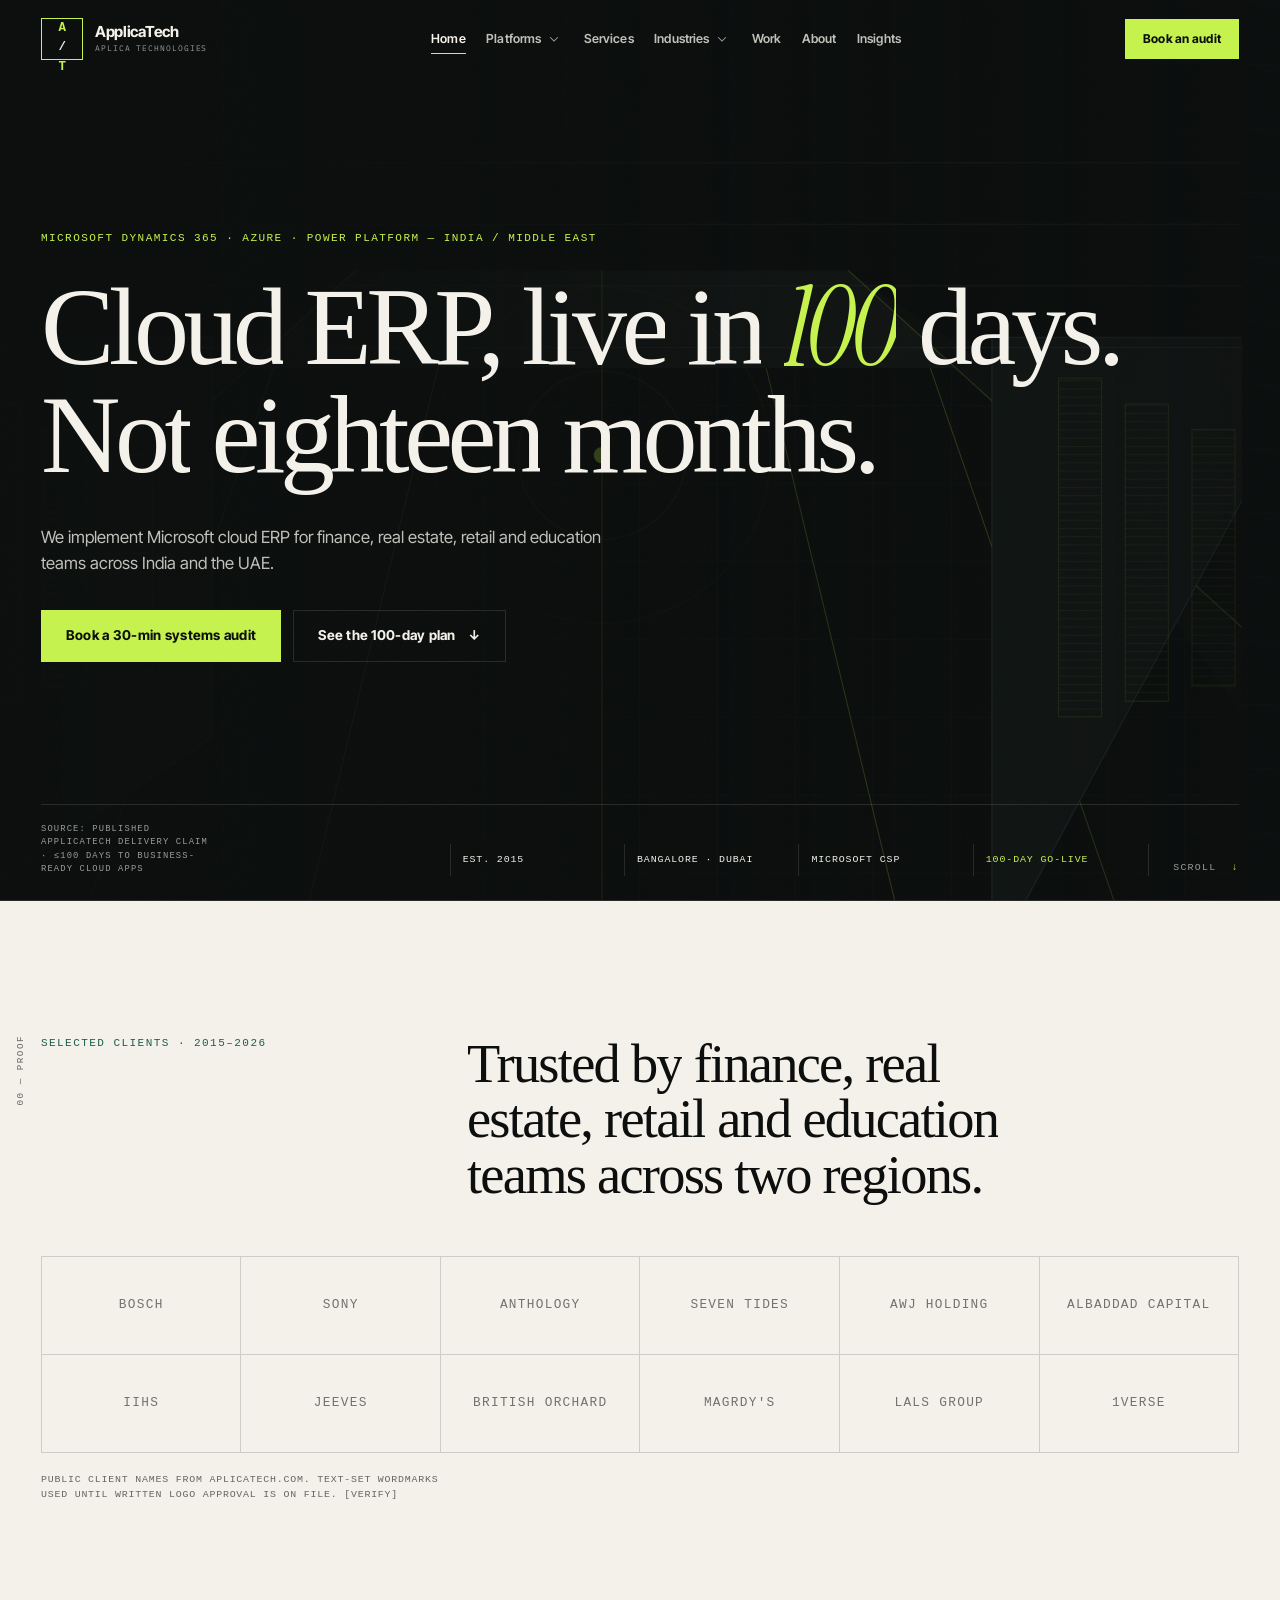
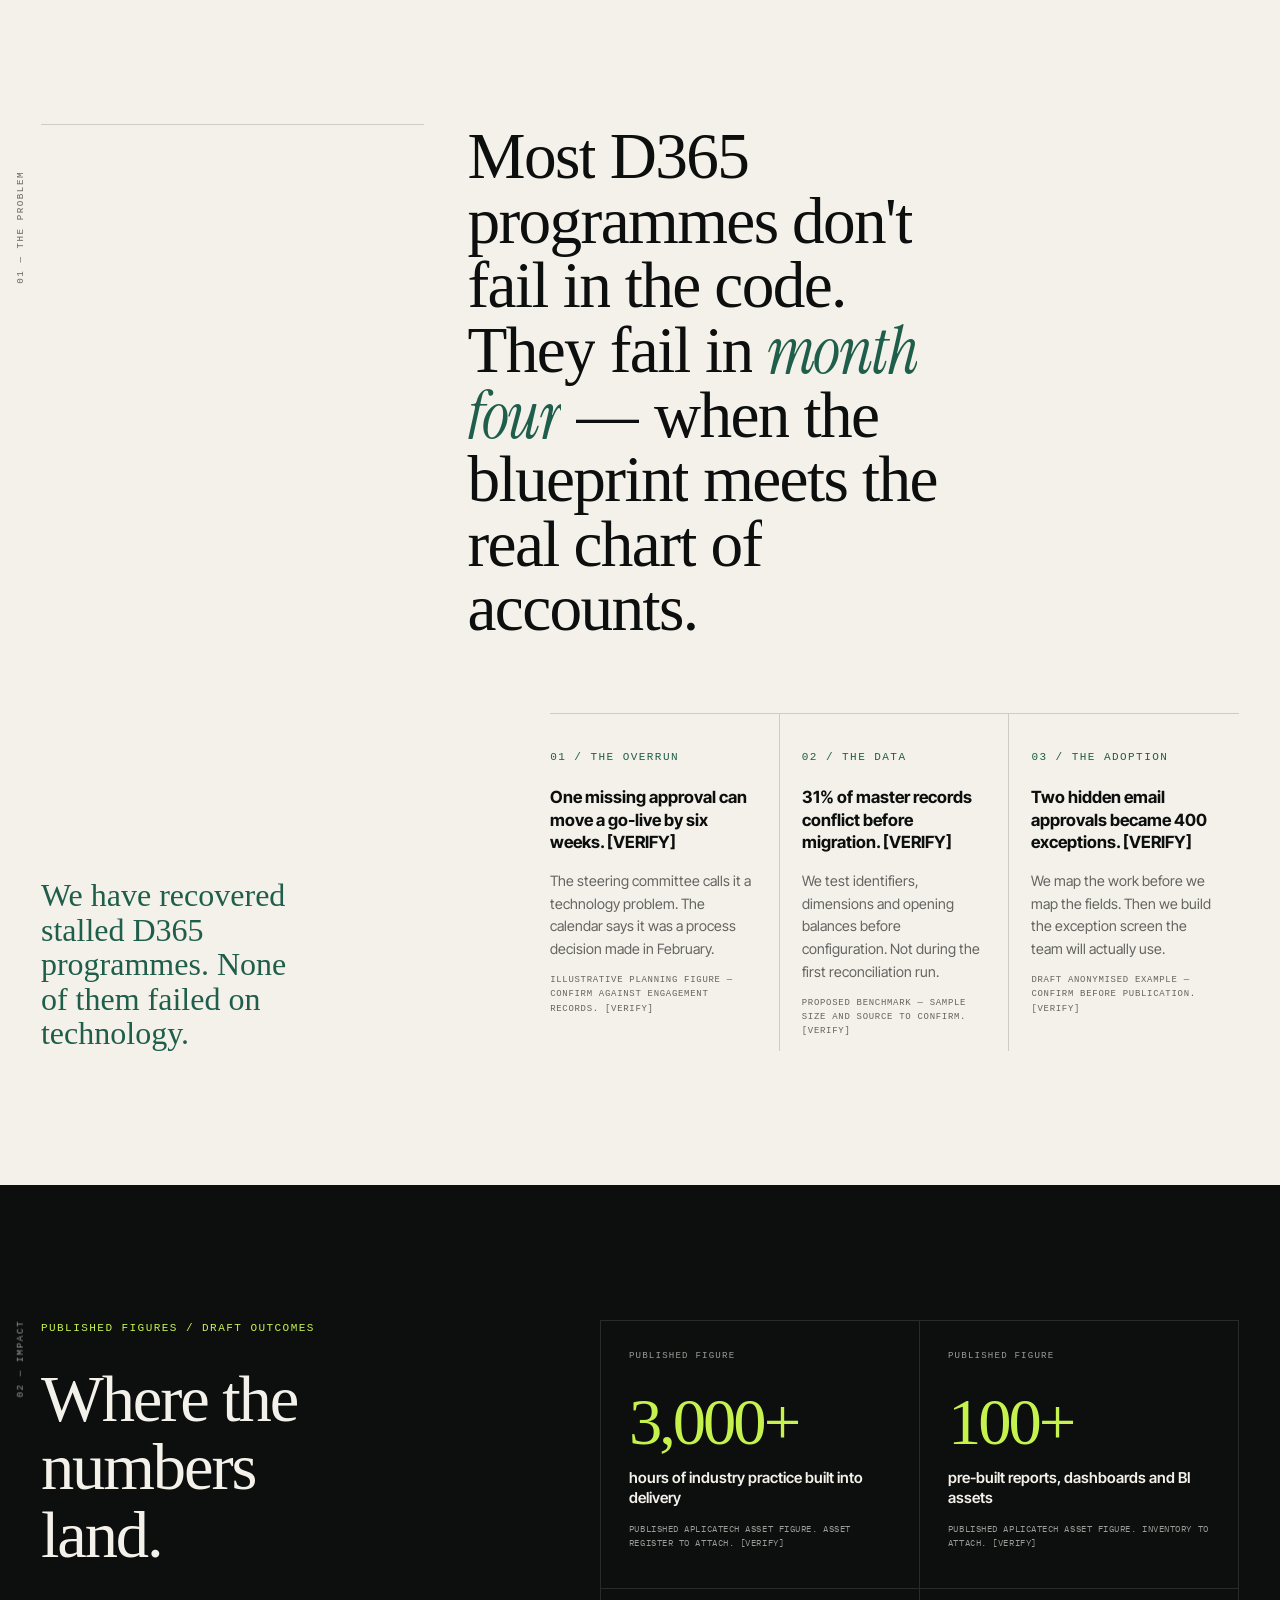
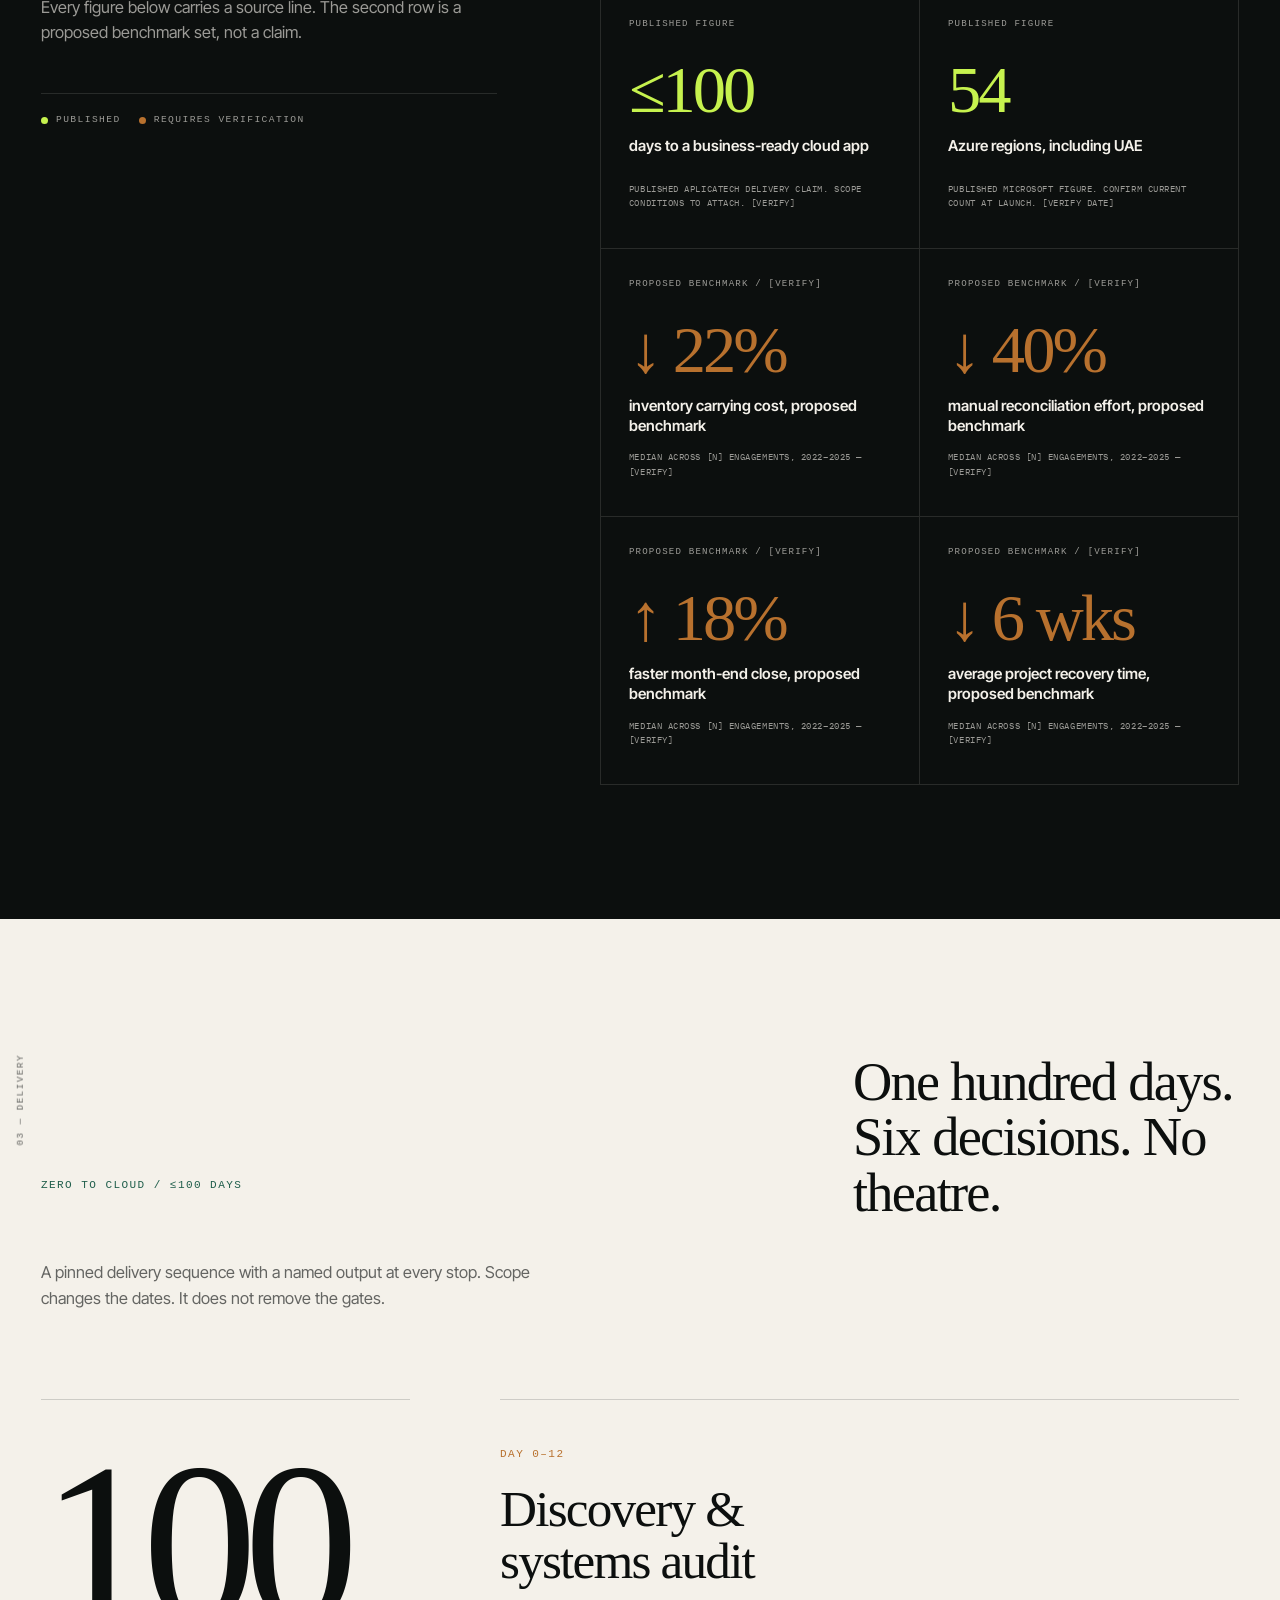
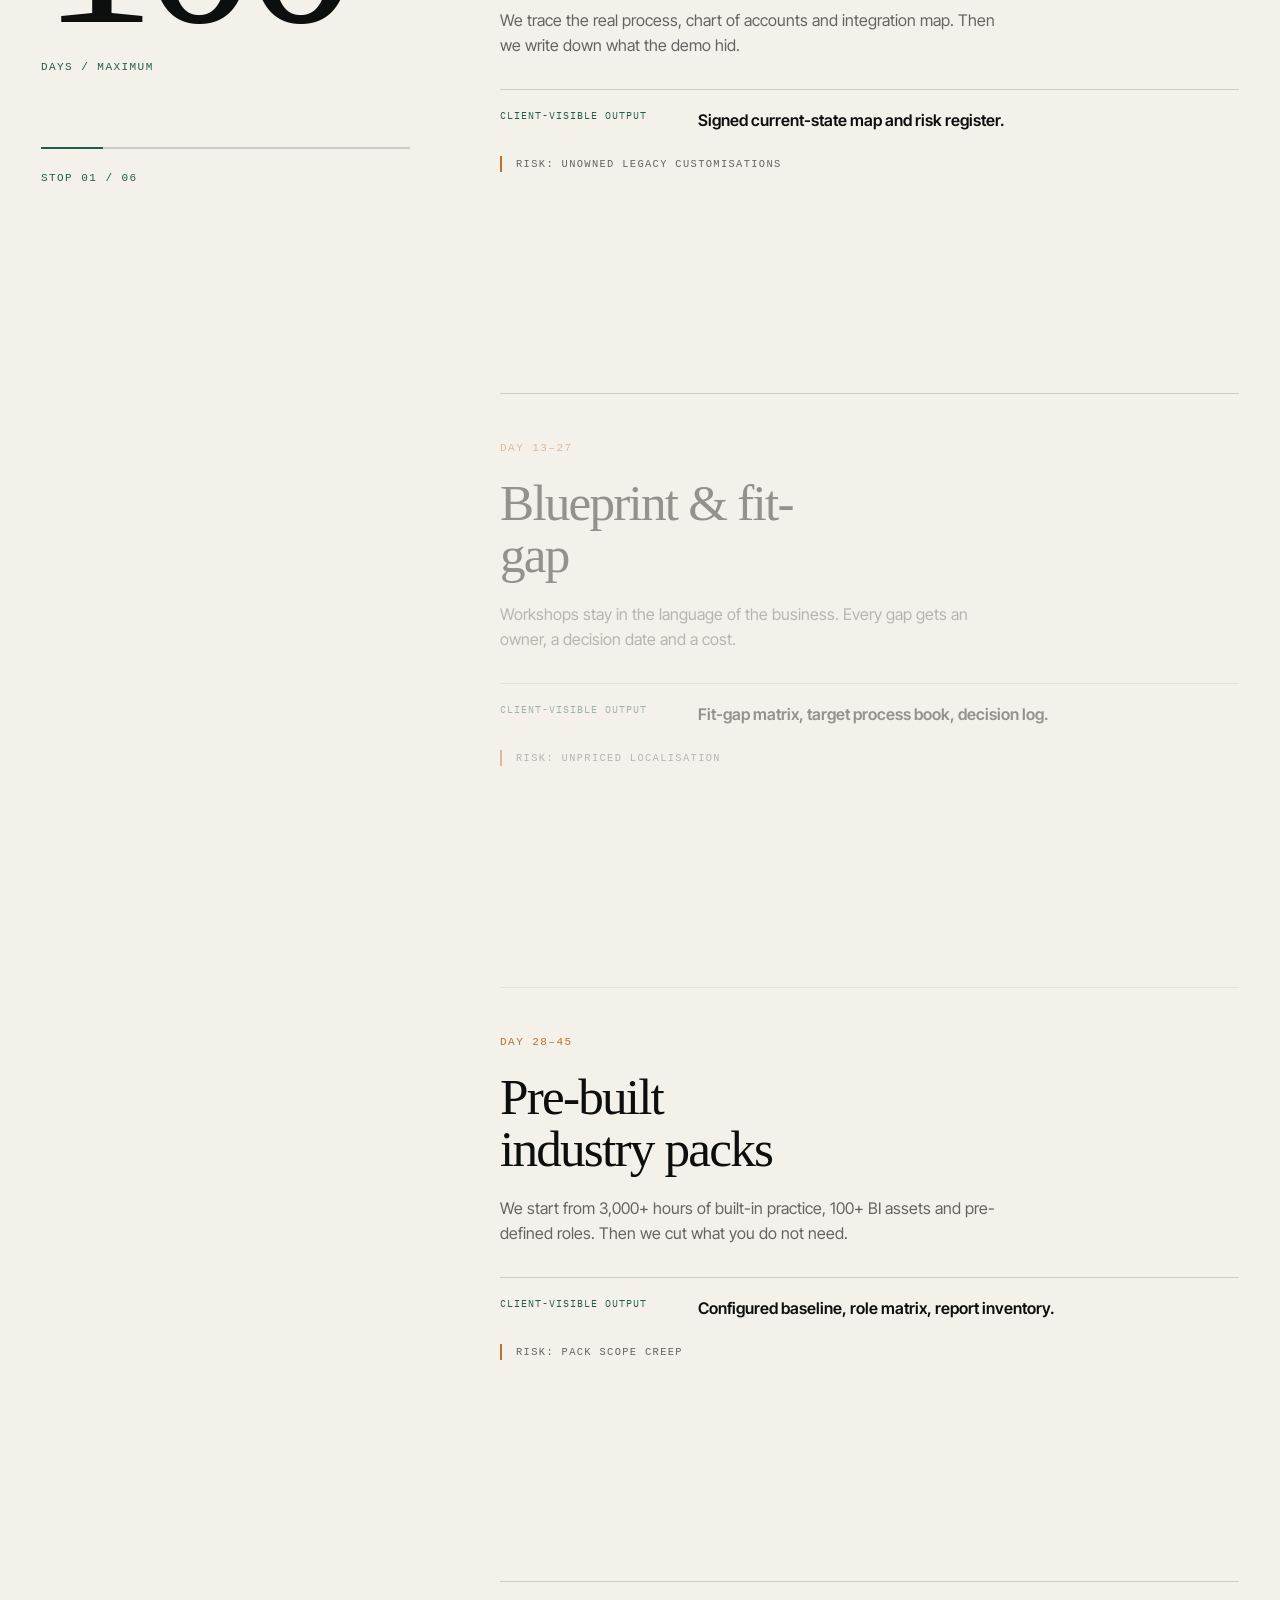
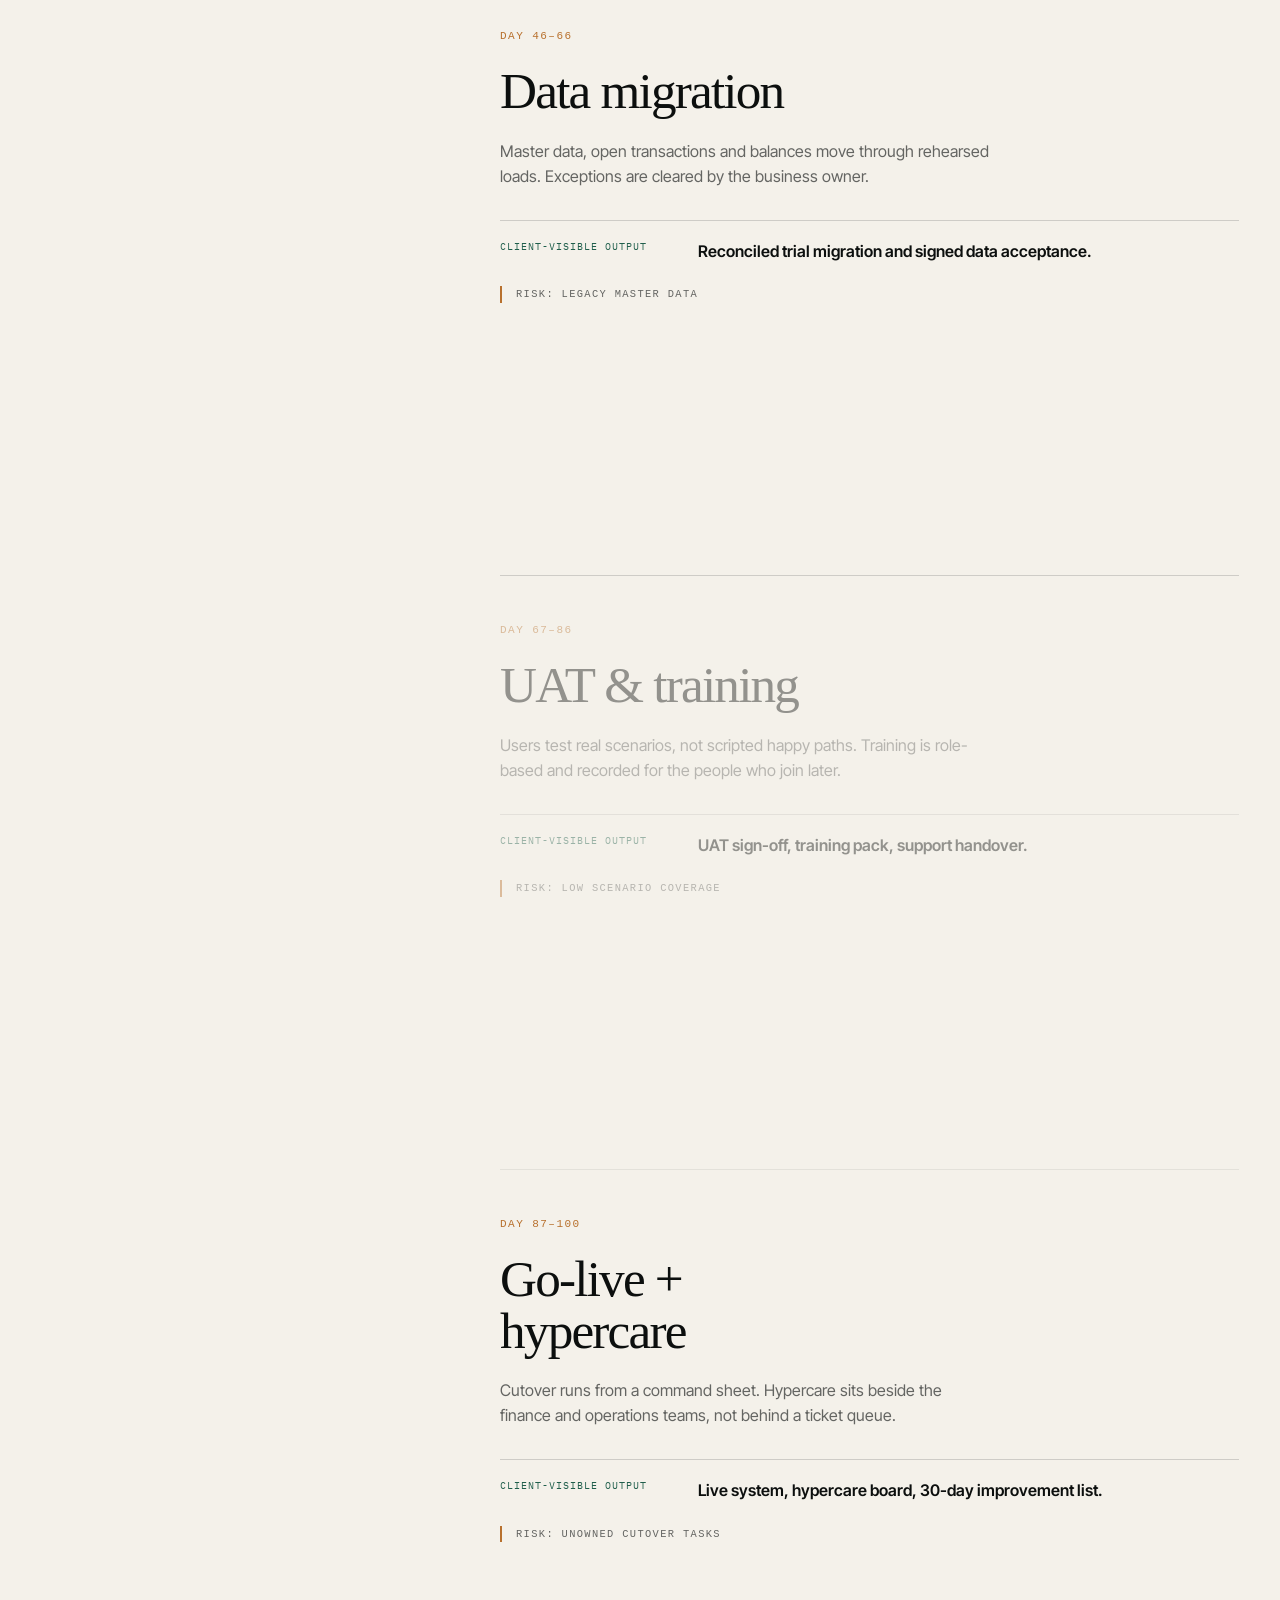
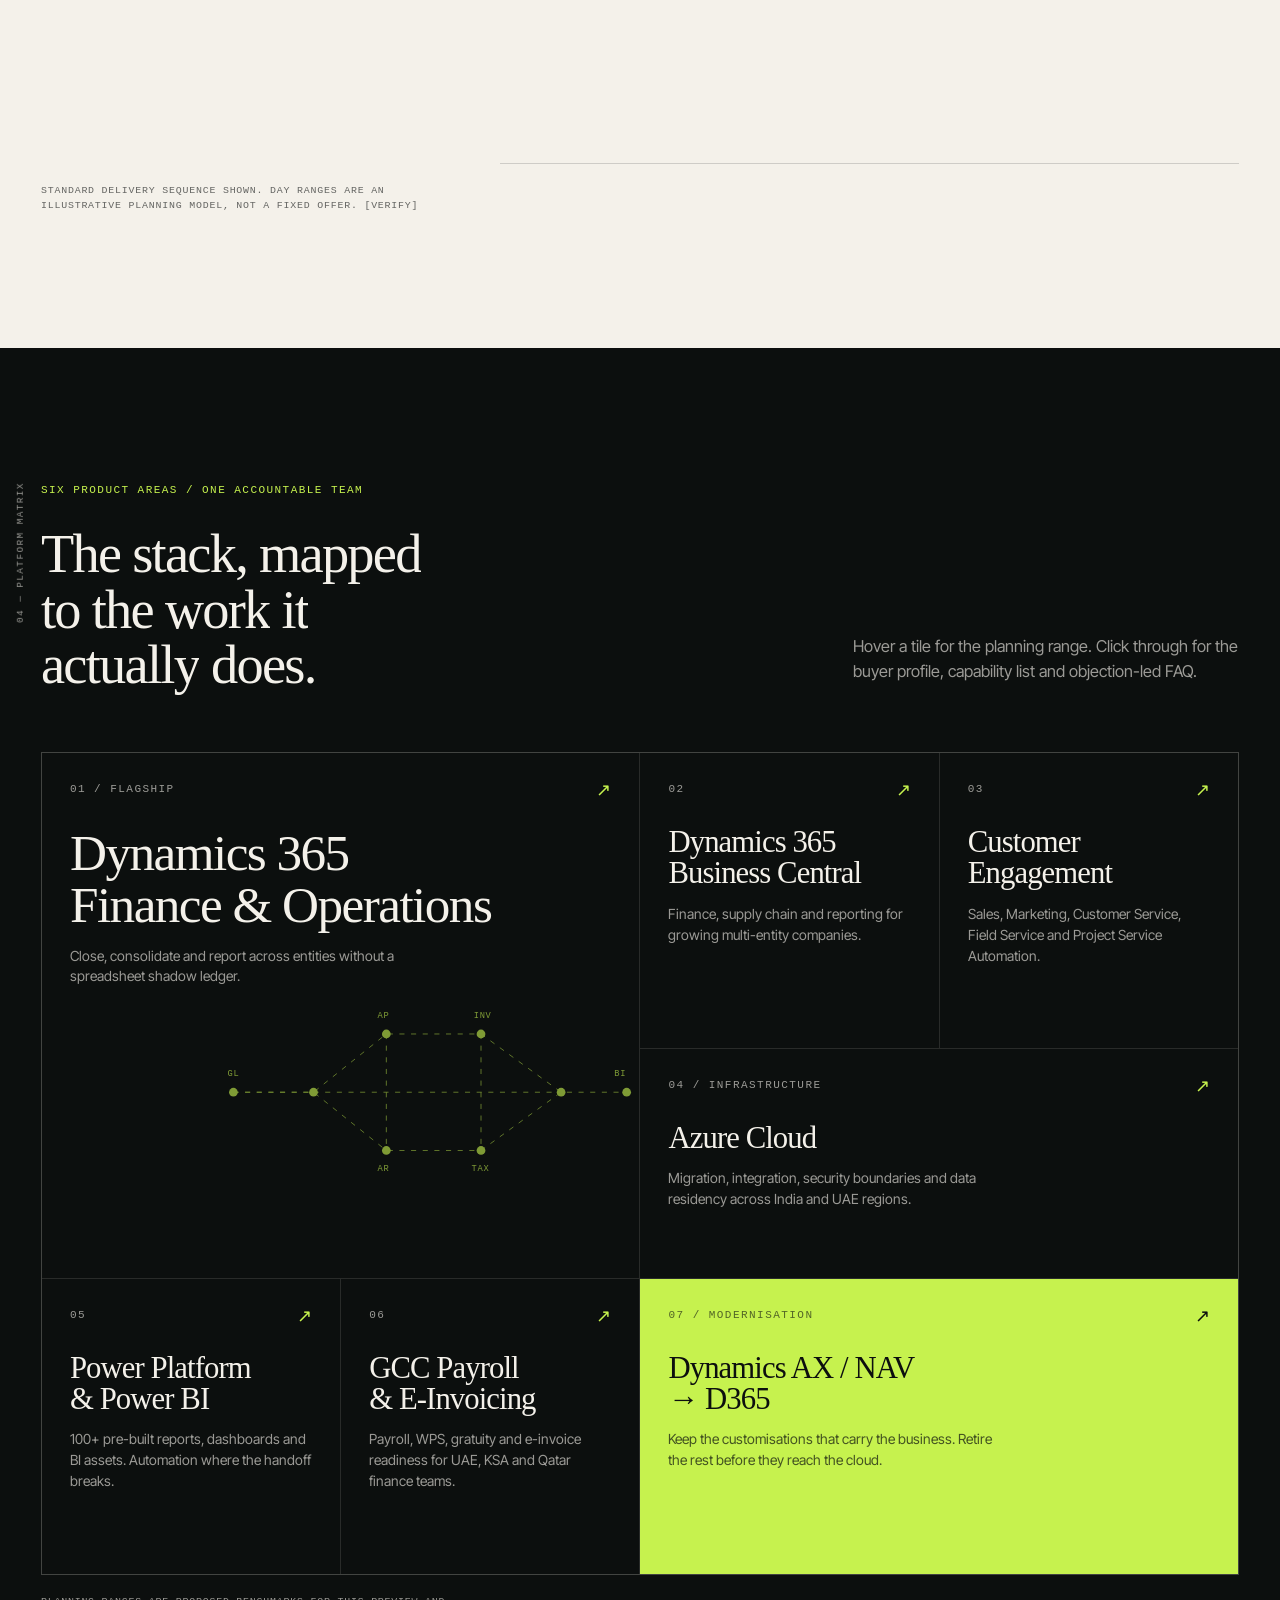
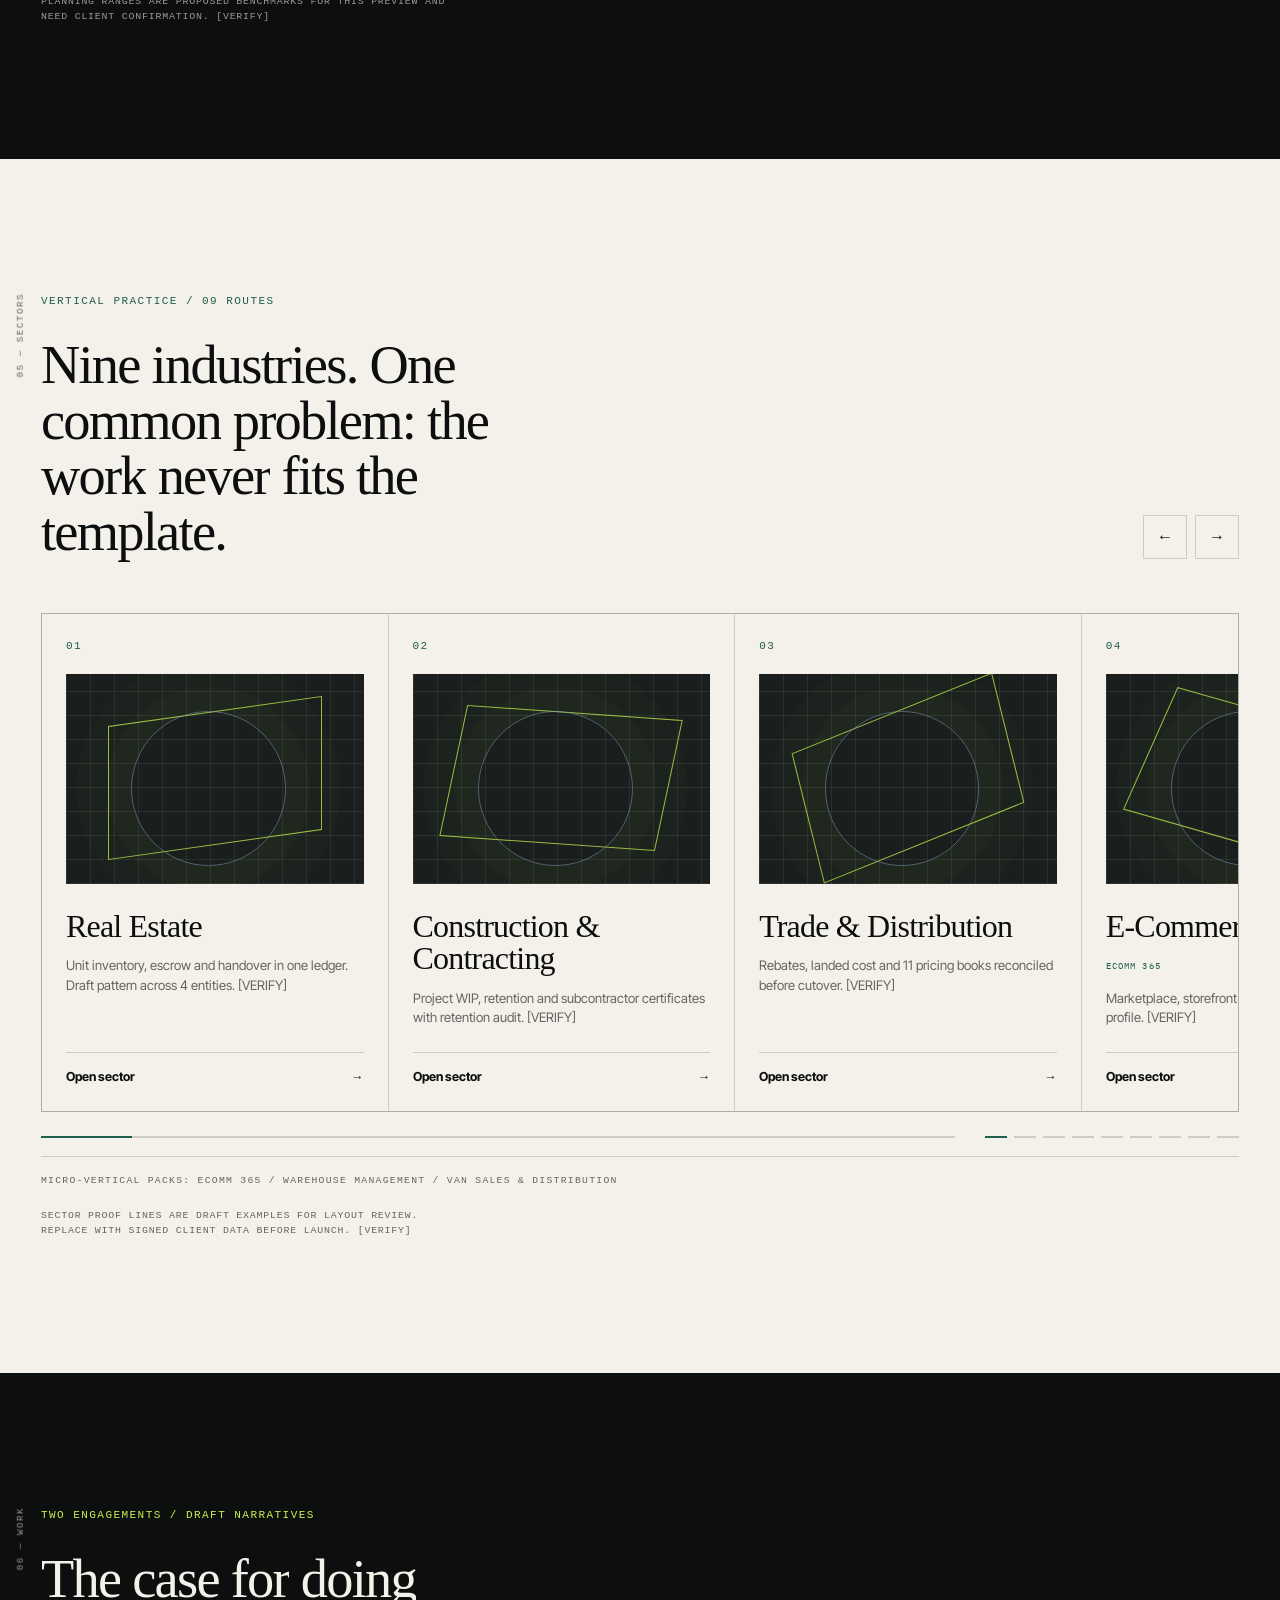
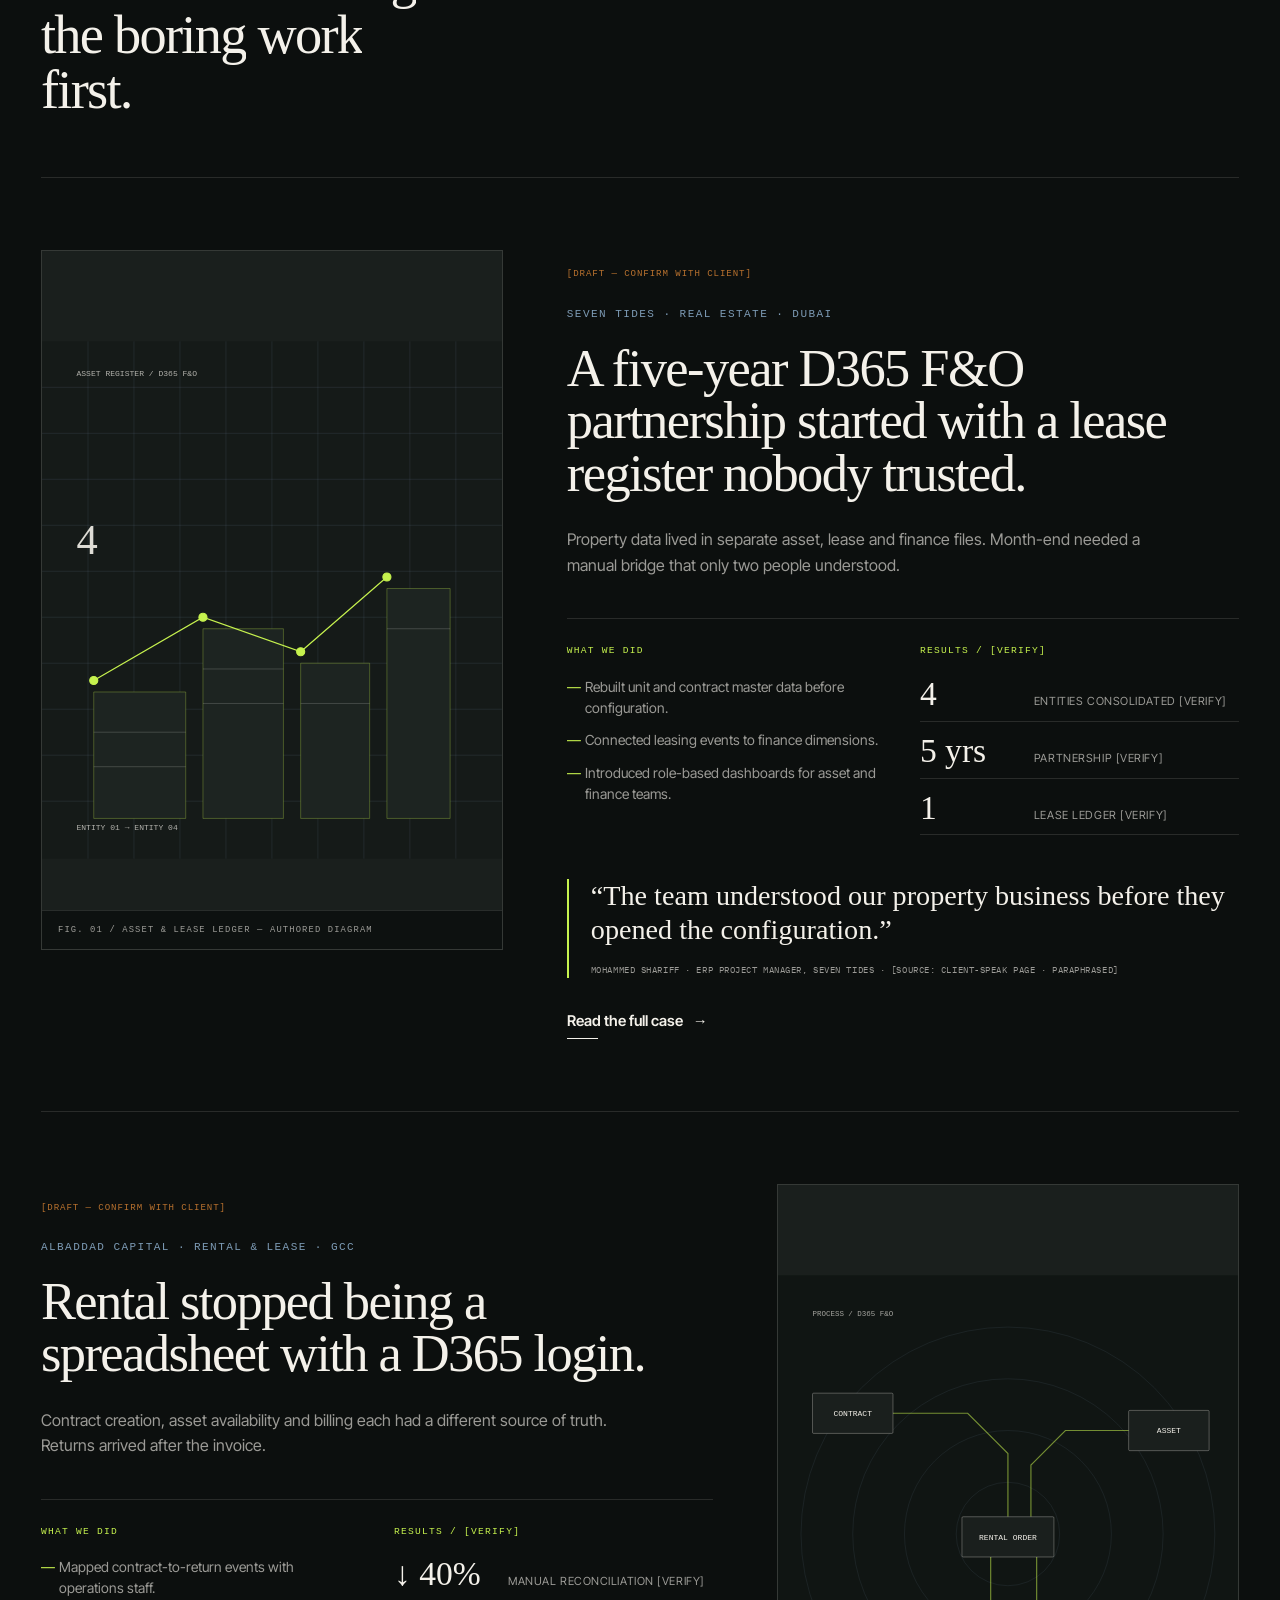
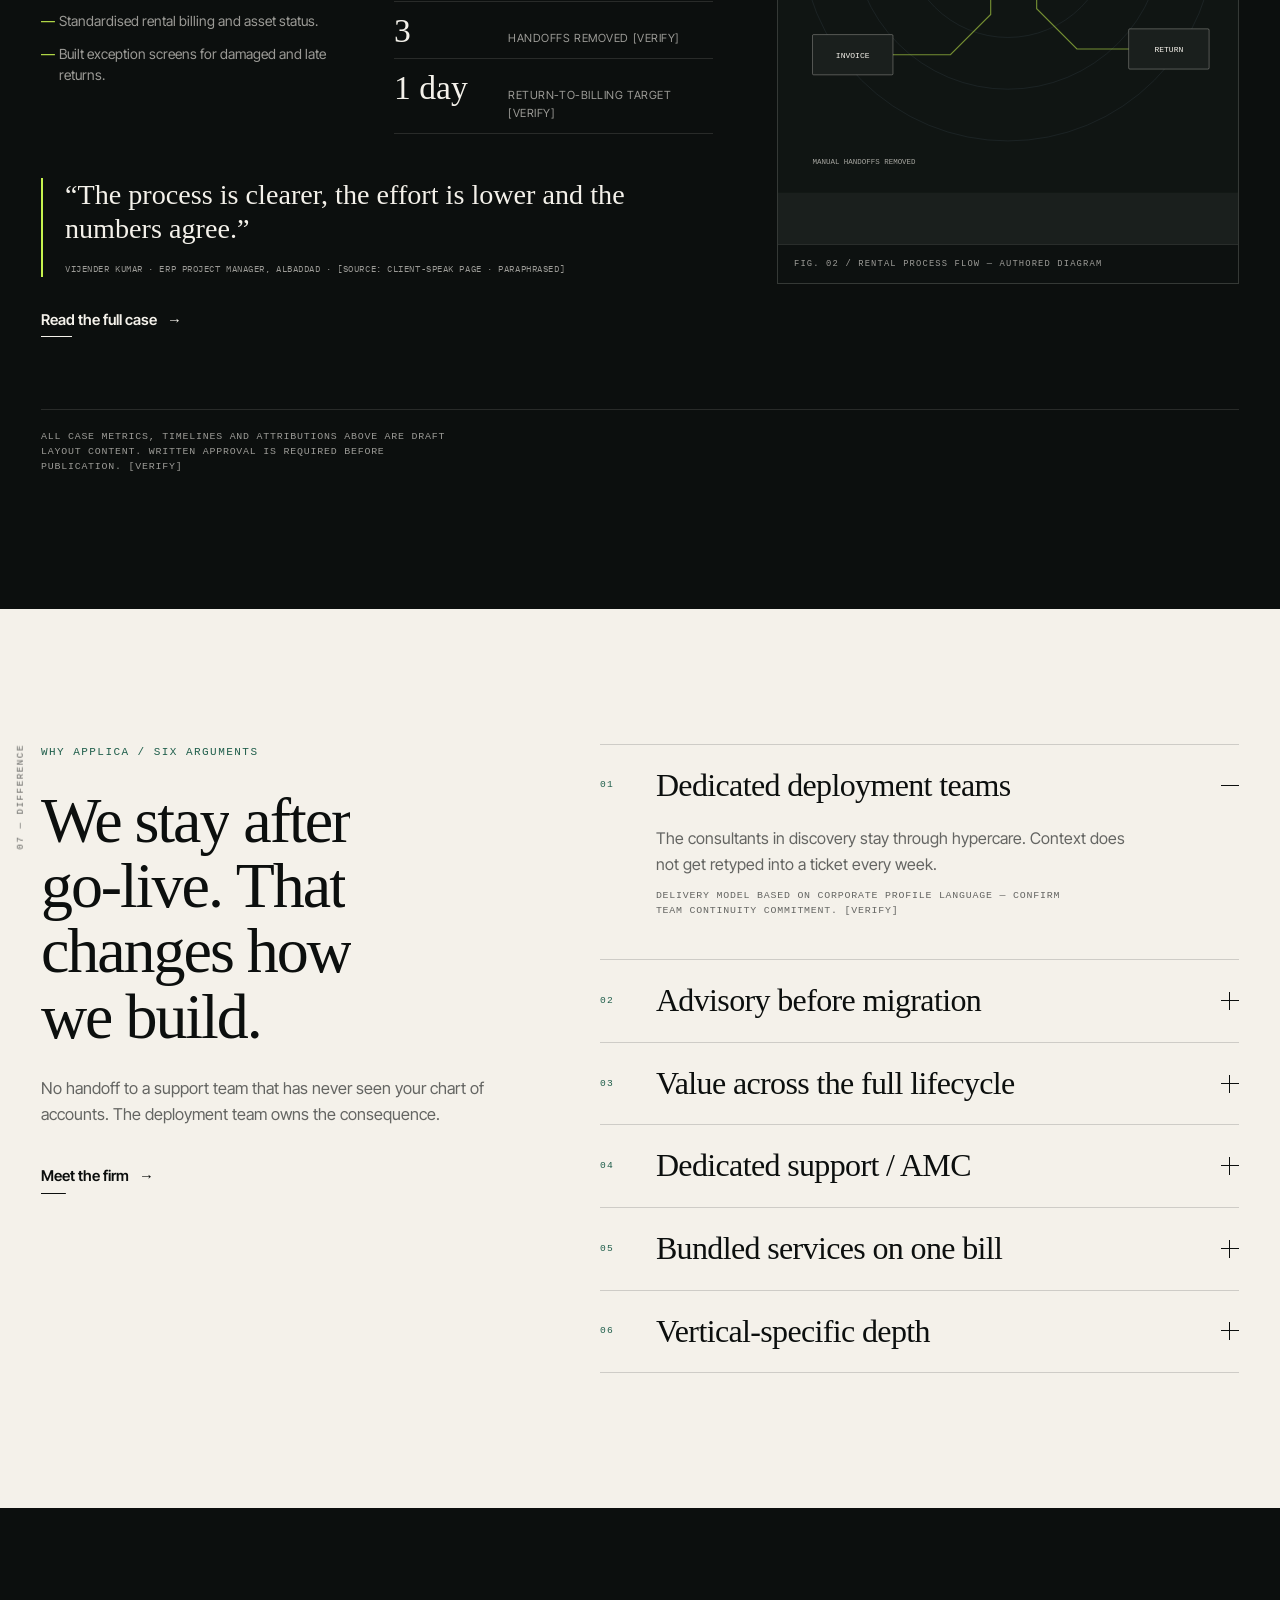
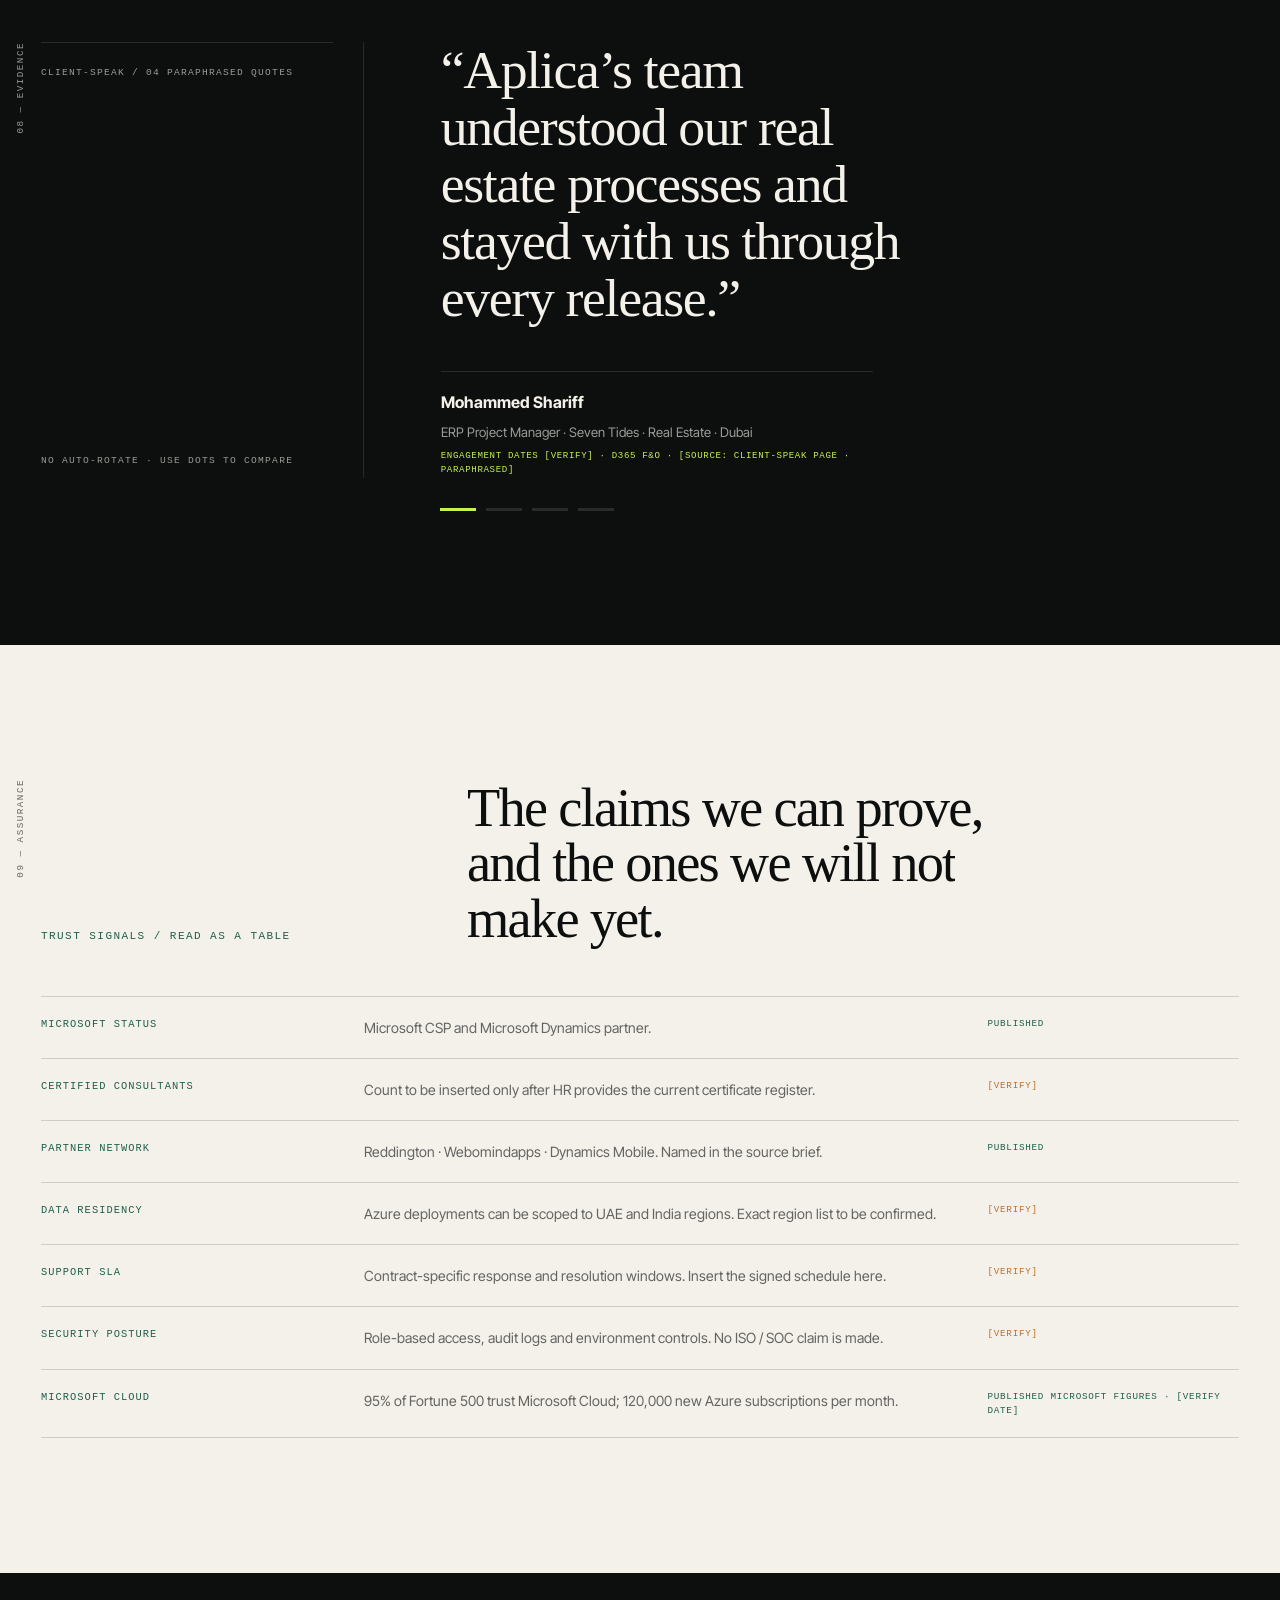
==== index.html @ 11dbdc23 "Initial static website preview" ====
<!doctype html>
<html lang="en" dir="ltr">
<head>
  <meta charset="utf-8">
  <meta name="viewport" content="width=device-width, initial-scale=1">
  <meta name="theme-color" content="#0C0F0E">
  <title>ApplicaTech — Cloud ERP, live in 100 days</title>
  <meta name="description" content="Aplica Technologies implements Microsoft Dynamics 365, Azure and Power Platform for finance, real estate, retail and education teams across India and the UAE.">
  <meta property="og:type" content="website">
  <meta property="og:title" content="ApplicaTech — Cloud ERP, live in 100 days">
  <meta property="og:description" content="Microsoft ERP delivery with a 100-day path to go-live. Bangalore and UAE.">
  <meta name="twitter:card" content="summary_large_image">
  <link rel="preload" href="assets/fonts/instrument-serif-normal-400-latin.woff2" as="font" type="font/woff2" crossorigin>
  <link rel="preload" href="assets/fonts/inter-tight-variable-latin.woff2" as="font" type="font/woff2" crossorigin>
  <link rel="stylesheet" href="styles.css">
  <script type="application/ld+json">
  {
    "@context":"https://schema.org",
    "@graph":[
      {
        "@type":"Organization",
        "@id":"https://aplicatech.com/#organization",
        "name":"Aplica Technologies (India) Private Limited",
        "alternateName":"ApplicaTech",
        "url":"https://aplicatech.com/",
        "email":"sales@aplicatech.com",
        "telephone":"+971557932435",
        "foundingDate":"2015-01-27",
        "address":{
          "@type":"PostalAddress",
          "streetAddress":"9th Avenue, No. 14, 3rd Cross, NS Iyengar Street, Seshadripuram",
          "addressLocality":"Bangalore",
          "addressRegion":"Karnataka",
          "postalCode":"560020",
          "addressCountry":"IN"
        }
      },
      {
        "@type":"LocalBusiness",
        "@id":"https://aplicatech.com/#bangalore",
        "name":"Aplica Technologies — Bangalore",
        "parentOrganization":{"@id":"https://aplicatech.com/#organization"},
        "telephone":"[VERIFY]",
        "address":{
          "@type":"PostalAddress",
          "streetAddress":"9th Avenue, No. 14, 3rd Cross, NS Iyengar Street, Seshadripuram",
          "addressLocality":"Bangalore",
          "postalCode":"560020",
          "addressCountry":"IN"
        }
      },
      {
        "@type":"Service",
        "name":"Microsoft Dynamics 365 and Azure implementation",
        "provider":{"@id":"https://aplicatech.com/#organization"},
        "areaServed":["India","United Arab Emirates","Kuwait","Qatar","Saudi Arabia"],
        "serviceType":["Dynamics 365 Finance & Operations implementation","Dynamics 365 Business Central implementation","Azure cloud migration","Power BI and Power Platform delivery"]
      }
    ]
  }
  </script>
</head>
<body>
<a class="skip-link" href="#main" data-i18n="skip">Skip to content</a>
<div class="grain" aria-hidden="true"></div>
<div class="page-wipe" id="page-wipe" aria-hidden="true"><span class="mono">APPLICATECH</span></div>
<div class="cursor-dot" id="cursor-dot" aria-hidden="true"><span id="cursor-label"></span></div>

<header class="site-header" id="site-header">
  <div class="header-inner">
    <a class="brand" href="#/" aria-label="ApplicaTech home">
      <span class="brand-mark" aria-hidden="true">A<span>/</span>T</span>
      <span class="brand-word" aria-hidden="true">ApplicaTech<small>Aplica Technologies</small></span>
    </a>

    <nav class="desktop-nav" aria-label="Primary navigation">
      <a class="nav-link" href="#/" data-route="/" data-i18n="nav.home">Home</a>

      <div class="nav-item has-mega" data-mega="platforms">
        <a class="nav-link" href="#/platforms" data-route="/platforms" data-i18n="nav.platforms">Platforms</a>
        <button class="mega-toggle" type="button" aria-expanded="false" aria-controls="mega-platforms" data-mega-trigger="platforms" aria-label="Open Platforms menu"><span></span></button>
        <div class="mega" id="mega-platforms">
          <div class="mega-head">
            <span class="mono" data-i18n="mega.platforms.label">THE MICROSOFT STACK / 07 ROUTES</span>
            <p data-i18n="mega.platforms.dek">Pick the system. We map the work, the data and the people around it.</p>
          </div>
          <div class="mega-links">
            <a href="#/platforms/d365-fo"><span class="mono">01</span> Dynamics 365 F&amp;O <i aria-hidden="true">→</i></a>
            <a href="#/platforms/d365-bc"><span class="mono">02</span> Dynamics 365 BC <i aria-hidden="true">→</i></a>
            <a href="#/platforms/customer-engagement"><span class="mono">03</span> Customer Engagement <i aria-hidden="true">→</i></a>
            <a href="#/platforms/azure"><span class="mono">04</span> Azure Cloud <i aria-hidden="true">→</i></a>
            <a href="#/platforms/power-platform"><span class="mono">05</span> Power Platform / BI <i aria-hidden="true">→</i></a>
            <a href="#/platforms/gcc-payroll"><span class="mono">06</span> GCC Payroll &amp; E-Invoicing <i aria-hidden="true">→</i></a>
            <a href="#/platforms/legacy-modernisation"><span class="mono">07</span> AX / NAV → D365 <i aria-hidden="true">→</i></a>
          </div>
        </div>
      </div>

      <a class="nav-link" href="#/services" data-route="/services" data-i18n="nav.services">Services</a>

      <div class="nav-item has-mega" data-mega="industries">
        <a class="nav-link" href="#/industries" data-route="/industries" data-i18n="nav.industries">Industries</a>
        <button class="mega-toggle" type="button" aria-expanded="false" aria-controls="mega-industries" data-mega-trigger="industries" aria-label="Open Industries menu"><span></span></button>
        <div class="mega mega--wide" id="mega-industries">
          <div class="mega-head">
            <span class="mono" data-i18n="mega.industries.label">SECTOR PRACTICE / 09 ROUTES</span>
            <p data-i18n="mega.industries.dek">Vertical packs for the exceptions your generic implementation plan missed.</p>
          </div>
          <div class="mega-links mega-links--two">
            <a href="#/industries/real-estate"><span class="mono">01</span> Real Estate <i aria-hidden="true">→</i></a>
            <a href="#/industries/construction"><span class="mono">02</span> Construction &amp; Contracting <i aria-hidden="true">→</i></a>
            <a href="#/industries/trade-distribution"><span class="mono">03</span> Trade &amp; Distribution <i aria-hidden="true">→</i></a>
            <a href="#/industries/ecommerce"><span class="mono">04</span> ECOMM 365 <i aria-hidden="true">→</i></a>
            <a href="#/industries/warehouse"><span class="mono">05</span> Warehouse Management <i aria-hidden="true">→</i></a>
            <a href="#/industries/van-sales"><span class="mono">06</span> Van Sales <i aria-hidden="true">→</i></a>
            <a href="#/industries/rental-lease"><span class="mono">07</span> Rental &amp; Lease <i aria-hidden="true">→</i></a>
            <a href="#/industries/education"><span class="mono">08</span> Education <i aria-hidden="true">→</i></a>
            <a href="#/industries/professional-services"><span class="mono">09</span> Professional Services <i aria-hidden="true">→</i></a>
          </div>
        </div>
      </div>

      <a class="nav-link" href="#/work" data-route="/work" data-i18n="nav.work">Work</a>
      <a class="nav-link" href="#/about" data-route="/about" data-i18n="nav.about">About</a>
      <a class="nav-link" href="#/insights" data-route="/insights" data-i18n="nav.insights">Insights</a>
    </nav>

    <div class="header-actions">
      <a class="btn btn--small btn--primary magnetic" href="#/contact" data-i18n="cta.book">Book an audit</a>
      <button class="nav-toggle" id="nav-toggle" type="button" aria-expanded="false" aria-controls="mobile-nav" aria-label="Open menu">
        <span></span><span></span>
      </button>
    </div>
  </div>
</header>

<div class="mobile-sheet" id="mobile-nav" hidden>
  <div class="mobile-sheet-inner">
    <div class="mobile-sheet-head">
      <span class="mono">MENU / APPLICATECH</span>
      <button class="sheet-close" id="sheet-close" type="button" aria-label="Close menu">×</button>
    </div>
    <nav class="mobile-links" aria-label="Mobile navigation">
      <a href="#/" data-i18n="nav.home" style="--n:0"><span class="mono">01</span> Home</a>
      <a href="#/platforms" data-i18n="nav.platforms" style="--n:1"><span class="mono">02</span> Platforms</a>
      <a href="#/services" data-i18n="nav.services" style="--n:2"><span class="mono">03</span> Services</a>
      <a href="#/industries" data-i18n="nav.industries" style="--n:3"><span class="mono">04</span> Industries</a>
      <a href="#/work" data-i18n="nav.work" style="--n:4"><span class="mono">05</span> Work</a>
      <a href="#/about" data-i18n="nav.about" style="--n:5"><span class="mono">06</span> About</a>
      <a href="#/insights" data-i18n="nav.insights" style="--n:6"><span class="mono">07</span> Insights</a>
      <a href="#/careers" data-i18n="nav.careers" style="--n:7"><span class="mono">08</span> Careers</a>
      <a href="#/contact" data-i18n="nav.contact" style="--n:8"><span class="mono">09</span> Contact</a>
    </nav>
    <div class="mobile-sheet-foot">
      <a class="btn btn--primary" href="#/contact" data-i18n="cta.book">Book an audit</a>
      <p class="mono">BANGALORE · DUBAI · EST. 2015</p>
    </div>
  </div>
</div>

<main id="main">
  <div class="view view--home is-active" id="home-view" data-view="home">
    <!-- S1 / HERO -->
    <section class="hero" id="top" data-section>
      <div class="hero-grid" data-parallax="-6" aria-hidden="true"></div>
      <svg class="hero-art" data-parallax="-12" viewBox="0 0 1600 1000" preserveAspectRatio="xMidYMid slice" aria-hidden="true">
        <defs>
          <pattern id="hero-floor" width="76" height="76" patternUnits="userSpaceOnUse">
            <path d="M 76 0 L 0 0 0 76" fill="none" stroke="#7D9BB5" stroke-opacity=".16" stroke-width="1"/>
          </pattern>
          <pattern id="rack-lines" width="8" height="8" patternUnits="userSpaceOnUse">
            <path d="M0 0H8" stroke="#C6F24E" stroke-opacity=".28" stroke-width="1"/>
          </pattern>
        </defs>
        <rect width="1600" height="1000" fill="#0C0F0E"/>
        <polygon points="0,1000 1600,1000 1180,420 420,420" fill="url(#hero-floor)" opacity=".8"/>
        <polygon points="420,420 1180,420 1040,325 560,325" fill="#1A1F1D"/>
        <polygon points="0,1000 420,420 560,325 80,760" fill="#101513"/>
        <polygon points="1600,1000 1180,420 1040,325 1520,760" fill="#101513"/>
        <g stroke="#C6F24E" stroke-opacity=".42" fill="none">
          <path d="M560 325L80 760M1040 325L1520 760M800 325V1000"/>
          <path d="M480 420L280 1000M1120 420L1320 1000M640 420L500 1000M960 420L1100 1000"/>
        </g>
        <g fill="#1A1F1D" stroke="#7D9BB5" stroke-opacity=".35">
          <path d="M90 390h330v390L90 1000z"/>
          <path d="M1180 390h330l-330 610z"/>
        </g>
        <g fill="url(#rack-lines)" stroke="#C6F24E" stroke-opacity=".25">
          <rect x="125" y="430" width="42" height="330"/>
          <rect x="190" y="455" width="42" height="290"/>
          <rect x="255" y="480" width="42" height="250"/>
          <rect x="320" y="505" width="42" height="210"/>
          <rect x="1245" y="430" width="42" height="330"/>
          <rect x="1310" y="455" width="42" height="290"/>
          <rect x="1375" y="480" width="42" height="250"/>
          <rect x="1440" y="505" width="42" height="210"/>
        </g>
        <g stroke="#F4F1EA" stroke-opacity=".12">
          <path d="M0 220H1600M0 280H1600M0 340H1600M0 400H1600"/>
        </g>
        <circle cx="800" cy="505" r="8" fill="#C6F24E"/>
        <circle cx="800" cy="505" r="82" fill="none" stroke="#C6F24E" stroke-opacity=".15"/>
        <circle cx="800" cy="505" r="164" fill="none" stroke="#C6F24E" stroke-opacity=".08"/>
      </svg>
      <div class="hero-shade" aria-hidden="true"></div>

      <div class="container hero-container">
        <div class="hero-copy">
          <p class="eyebrow mono reveal" data-i18n="hero.eyebrow">MICROSOFT DYNAMICS 365 · AZURE · POWER PLATFORM — INDIA / MIDDLE EAST</p>
          <h1 class="hero-title" data-split data-i18n-html="hero.title">
            <span class="title-line">Cloud ERP, live in <em>100</em> days.</span>
            <span class="title-line">Not eighteen months.</span>
          </h1>
          <p class="hero-sub reveal" data-i18n="hero.sub">We implement Microsoft cloud ERP for finance, real estate, retail and education teams across India and the UAE.</p>
          <div class="hero-actions reveal">
            <a class="btn btn--primary magnetic" href="#/contact" data-i18n="cta.longAudit">Book a 30-min systems audit</a>
            <a class="btn btn--line" href="#plan" data-i18n="cta.plan">See the 100-day plan <span aria-hidden="true">↓</span></a>
          </div>
        </div>
        <div class="hero-bottom">
          <p class="mono hero-source" data-i18n="hero.source">SOURCE: PUBLISHED APPLICATECH DELIVERY CLAIM · ≤100 DAYS TO BUSINESS-READY CLOUD APPS</p>
          <div class="hero-tickers mono" aria-label="Company facts">
            <span>EST. 2015</span><span>BANGALORE · DUBAI</span><span>MICROSOFT CSP</span><span>100-DAY GO-LIVE</span>
          </div>
          <a class="scroll-cue mono" href="#clients" aria-label="Scroll to client list">SCROLL <span aria-hidden="true">↓</span></a>
        </div>
      </div>
    </section>

    <!-- S2 / CLIENTS -->
    <section class="section section--paper clients" id="clients" data-section>
      <div class="section-index mono" aria-hidden="true">00 — PROOF</div>
      <div class="container">
        <div class="clients-head">
          <p class="eyebrow mono reveal">SELECTED CLIENTS · 2015–2026</p>
          <h2 class="section-title reveal" data-split>Trusted by finance, real estate, retail and education teams across two regions.</h2>
        </div>
        <div class="client-wall reveal" aria-label="Selected client wordmarks">
          <span>BOSCH</span><span>SONY</span><span>ANTHOLOGY</span><span>SEVEN TIDES</span><span>AWJ HOLDING</span><span>ALBADDAD CAPITAL</span>
          <span>IIHS</span><span>JEEVES</span><span>BRITISH ORCHARD</span><span>MAGRDY'S</span><span>LALS GROUP</span><span>1VERSE</span>
        </div>
        <p class="micro-source mono">Public client names from aplicatech.com. Text-set wordmarks used until written logo approval is on file. [VERIFY]</p>
      </div>
    </section>

    <!-- S3 / PROBLEM -->
    <section class="section section--paper problem" id="problem" data-section>
      <div class="section-index mono" aria-hidden="true">01 — THE PROBLEM</div>
      <div class="container problem-grid">
        <div class="problem-aside">
          <p class="eyebrow mono reveal">WHY WE START WITH AN AUDIT</p>
          <p class="problem-kicker reveal">We have recovered stalled D365 programmes. None of them failed on technology.</p>
        </div>
        <div class="problem-main">
          <blockquote class="problem-quote display reveal" data-split>Most D365 programmes don't fail in the code. They fail in <em>month four</em> — when the blueprint meets the real chart of accounts.</blockquote>
          <div class="problem-columns">
            <article class="reveal">
              <span class="mono problem-number">01 / THE OVERRUN</span>
              <h3>One missing approval can move a go-live by six weeks. [VERIFY]</h3>
              <p>The steering committee calls it a technology problem. The calendar says it was a process decision made in February.</p>
              <p class="micro-source mono">Illustrative planning figure — confirm against engagement records. [VERIFY]</p>
            </article>
            <article class="reveal">
              <span class="mono problem-number">02 / THE DATA</span>
              <h3>31% of master records conflict before migration. [VERIFY]</h3>
              <p>We test identifiers, dimensions and opening balances before configuration. Not during the first reconciliation run.</p>
              <p class="micro-source mono">Proposed benchmark — sample size and source to confirm. [VERIFY]</p>
            </article>
            <article class="reveal">
              <span class="mono problem-number">03 / THE ADOPTION</span>
              <h3>Two hidden email approvals became 400 exceptions. [VERIFY]</h3>
              <p>We map the work before we map the fields. Then we build the exception screen the team will actually use.</p>
              <p class="micro-source mono">Draft anonymised example — confirm before publication. [VERIFY]</p>
            </article>
          </div>
        </div>
      </div>
    </section>

    <!-- S4 / METRICS -->
    <section class="section section--ink metrics" id="metrics" data-section>
      <div class="section-index mono" aria-hidden="true">02 — IMPACT</div>
      <div class="container metrics-layout">
        <div class="metrics-sticky">
          <p class="eyebrow mono reveal">PUBLISHED FIGURES / DRAFT OUTCOMES</p>
          <h2 class="section-title reveal" data-split>Where the numbers land.</h2>
          <p class="lede reveal">Every figure below carries a source line. The second row is a proposed benchmark set, not a claim.</p>
          <div class="metrics-legend mono">
            <span><i class="dot dot--safe"></i> PUBLISHED</span>
            <span><i class="dot dot--verify"></i> REQUIRES VERIFICATION</span>
          </div>
        </div>
        <div class="metrics-grid" id="metrics-grid" aria-label="Delivery and outcome metrics"></div>
      </div>
    </section>

    <!-- S5 / 100 DAY PLAN -->
    <section class="section section--paper plan" id="plan" data-section>
      <div class="section-index mono" aria-hidden="true">03 — DELIVERY</div>
      <div class="container">
        <div class="plan-intro">
          <p class="eyebrow mono reveal">ZERO TO CLOUD / ≤100 DAYS</p>
          <h2 class="section-title reveal" data-split>One hundred days. Six decisions. No theatre.</h2>
          <p class="lede reveal">A pinned delivery sequence with a named output at every stop. Scope changes the dates. It does not remove the gates.</p>
        </div>
        <div class="plan-shell">
          <aside class="plan-sticky" aria-hidden="true">
            <span class="plan-big display">100</span>
            <span class="mono">DAYS / MAXIMUM</span>
            <div class="plan-progress"><span id="plan-progress-fill"></span></div>
            <span class="mono" id="plan-progress-label">STOP 01 / 06</span>
          </aside>
          <ol class="plan-steps" id="plan-steps">
            <li class="plan-step" data-step="1">
              <span class="mono plan-day">DAY 0–12</span>
              <h3>Discovery &amp; systems audit</h3>
              <p>We trace the real process, chart of accounts and integration map. Then we write down what the demo hid.</p>
              <dl><dt>Client-visible output</dt><dd>Signed current-state map and risk register.</dd></dl>
              <p class="risk mono">RISK: UNOWNED LEGACY CUSTOMISATIONS</p>
            </li>
            <li class="plan-step" data-step="2">
              <span class="mono plan-day">DAY 13–27</span>
              <h3>Blueprint &amp; fit-gap</h3>
              <p>Workshops stay in the language of the business. Every gap gets an owner, a decision date and a cost.</p>
              <dl><dt>Client-visible output</dt><dd>Fit-gap matrix, target process book, decision log.</dd></dl>
              <p class="risk mono">RISK: UNPRICED LOCALISATION</p>
            </li>
            <li class="plan-step" data-step="3">
              <span class="mono plan-day">DAY 28–45</span>
              <h3>Pre-built industry packs</h3>
              <p>We start from 3,000+ hours of built-in practice, 100+ BI assets and pre-defined roles. Then we cut what you do not need.</p>
              <dl><dt>Client-visible output</dt><dd>Configured baseline, role matrix, report inventory.</dd></dl>
              <p class="risk mono">RISK: PACK SCOPE CREEP</p>
            </li>
            <li class="plan-step" data-step="4">
              <span class="mono plan-day">DAY 46–66</span>
              <h3>Data migration</h3>
              <p>Master data, open transactions and balances move through rehearsed loads. Exceptions are cleared by the business owner.</p>
              <dl><dt>Client-visible output</dt><dd>Reconciled trial migration and signed data acceptance.</dd></dl>
              <p class="risk mono">RISK: LEGACY MASTER DATA</p>
            </li>
            <li class="plan-step" data-step="5">
              <span class="mono plan-day">DAY 67–86</span>
              <h3>UAT &amp; training</h3>
              <p>Users test real scenarios, not scripted happy paths. Training is role-based and recorded for the people who join later.</p>
              <dl><dt>Client-visible output</dt><dd>UAT sign-off, training pack, support handover.</dd></dl>
              <p class="risk mono">RISK: LOW SCENARIO COVERAGE</p>
            </li>
            <li class="plan-step" data-step="6">
              <span class="mono plan-day">DAY 87–100</span>
              <h3>Go-live + hypercare</h3>
              <p>Cutover runs from a command sheet. Hypercare sits beside the finance and operations teams, not behind a ticket queue.</p>
              <dl><dt>Client-visible output</dt><dd>Live system, hypercare board, 30-day improvement list.</dd></dl>
              <p class="risk mono">RISK: UNOWNED CUTOVER TASKS</p>
            </li>
          </ol>
        </div>
        <p class="micro-source mono">Standard delivery sequence shown. Day ranges are an illustrative planning model, not a fixed offer. [VERIFY]</p>
      </div>
    </section>

    <!-- S6 / PLATFORM MATRIX -->
    <section class="section section--ink platforms" id="platforms" data-section>
      <div class="section-index mono" aria-hidden="true">04 — PLATFORM MATRIX</div>
      <div class="container">
        <div class="platforms-head">
          <div>
            <p class="eyebrow mono reveal">SIX PRODUCT AREAS / ONE ACCOUNTABLE TEAM</p>
            <h2 class="section-title reveal" data-split>The stack, mapped to the work it actually does.</h2>
          </div>
          <p class="lede reveal">Hover a tile for the planning range. Click through for the buyer profile, capability list and objection-led FAQ.</p>
        </div>

        <div class="bento-grid">
          <a class="platform-tile tile--large" href="#/platforms/d365-fo" data-cursor-label="Open">
            <div class="tile-top"><span class="mono">01 / FLAGSHIP</span><span class="tile-arrow" aria-hidden="true">↗</span></div>
            <h3>Dynamics 365<br>Finance &amp; Operations</h3>
            <p>Close, consolidate and report across entities without a spreadsheet shadow ledger.</p>
            <svg class="node-map" viewBox="0 0 640 300" aria-hidden="true">
              <g class="node-edges" fill="none" stroke="currentColor">
                <path d="M50 150H160L260 70H390L500 150H590"/>
                <path d="M50 150H160L260 230H390L500 150"/>
                <path d="M260 70V230M390 70V230M160 150H500"/>
              </g>
              <g class="node-points">
                <circle cx="50" cy="150" r="6"/><circle cx="160" cy="150" r="6"/><circle cx="260" cy="70" r="6"/><circle cx="260" cy="230" r="6"/>
                <circle cx="390" cy="70" r="6"/><circle cx="390" cy="230" r="6"/><circle cx="500" cy="150" r="6"/><circle cx="590" cy="150" r="6"/>
              </g>
              <g class="node-labels mono" fill="currentColor"><text x="42" y="128">GL</text><text x="248" y="48">AP</text><text x="248" y="258">AR</text><text x="380" y="48">INV</text><text x="377" y="258">TAX</text><text x="573" y="128">BI</text></g>
            </svg>
            <span class="tile-meta mono">TYPICAL ENGAGEMENT: 90–140 DAYS · TEAM: 4–7 [VERIFY]</span>
          </a>

          <a class="platform-tile" href="#/platforms/d365-bc">
            <div class="tile-top"><span class="mono">02</span><span class="tile-arrow" aria-hidden="true">↗</span></div>
            <h3>Dynamics 365<br>Business Central</h3>
            <p>Finance, supply chain and reporting for growing multi-entity companies.</p>
            <span class="tile-meta mono">TYPICAL: 60–100 DAYS · TEAM: 3–5 [VERIFY]</span>
          </a>

          <a class="platform-tile" href="#/platforms/customer-engagement">
            <div class="tile-top"><span class="mono">03</span><span class="tile-arrow" aria-hidden="true">↗</span></div>
            <h3>Customer<br>Engagement</h3>
            <p>Sales, Marketing, Customer Service, Field Service and Project Service Automation.</p>
            <span class="tile-meta mono">TYPICAL: 70–120 DAYS · TEAM: 3–6 [VERIFY]</span>
          </a>

          <a class="platform-tile tile--wide" href="#/platforms/azure">
            <div class="tile-top"><span class="mono">04 / INFRASTRUCTURE</span><span class="tile-arrow" aria-hidden="true">↗</span></div>
            <h3>Azure Cloud</h3>
            <p>Migration, integration, security boundaries and data residency across India and UAE regions.</p>
            <span class="tile-meta mono">54 AZURE REGIONS INCLUDING UAE · PUBLISHED MICROSOFT FIGURE [VERIFY CURRENT COUNT]</span>
          </a>

          <a class="platform-tile" href="#/platforms/power-platform">
            <div class="tile-top"><span class="mono">05</span><span class="tile-arrow" aria-hidden="true">↗</span></div>
            <h3>Power Platform<br>&amp; Power BI</h3>
            <p>100+ pre-built reports, dashboards and BI assets. Automation where the handoff breaks.</p>
            <span class="tile-meta mono">100+ BI ASSETS · PUBLISHED APPLICATECH FIGURE</span>
          </a>

          <a class="platform-tile" href="#/platforms/gcc-payroll">
            <div class="tile-top"><span class="mono">06</span><span class="tile-arrow" aria-hidden="true">↗</span></div>
            <h3>GCC Payroll<br>&amp; E-Invoicing</h3>
            <p>Payroll, WPS, gratuity and e-invoice readiness for UAE, KSA and Qatar finance teams.</p>
            <span class="tile-meta mono">COVERAGE: UAE · KSA · QATAR [VERIFY]</span>
          </a>

          <a class="platform-tile tile--accent" href="#/platforms/legacy-modernisation">
            <div class="tile-top"><span class="mono">07 / MODERNISATION</span><span class="tile-arrow" aria-hidden="true">↗</span></div>
            <h3>Dynamics AX / NAV<br>→ D365</h3>
            <p>Keep the customisations that carry the business. Retire the rest before they reach the cloud.</p>
            <span class="tile-meta mono">AX 2012 · NAV 2018 · D365 F&amp;O / BC</span>
          </a>
        </div>
        <p class="micro-source mono">Planning ranges are proposed benchmarks for this preview and need client confirmation. [VERIFY]</p>
      </div>
    </section>

    <!-- S7 / INDUSTRIES RAIL -->
    <section class="section section--paper industries" id="industries" data-section>
      <div class="section-index mono" aria-hidden="true">05 — SECTORS</div>
      <div class="container">
        <div class="rail-head">
          <div>
            <p class="eyebrow mono reveal">VERTICAL PRACTICE / 09 ROUTES</p>
            <h2 class="section-title reveal" data-split>Nine industries. One common problem: the work never fits the template.</h2>
          </div>
          <div class="rail-controls">
            <button class="icon-btn" id="rail-prev" type="button" aria-label="Scroll industries left">←</button>
            <button class="icon-btn" id="rail-next" type="button" aria-label="Scroll industries right">→</button>
          </div>
        </div>

        <div class="industry-rail" id="industry-rail" tabindex="0" aria-label="Industry cards. Scroll horizontally or use arrow keys.">
          <article class="industry-card" data-visual="1"><span class="mono industry-index">01</span><div class="industry-visual" aria-hidden="true"></div><h3>Real Estate</h3><p>Unit inventory, escrow and handover in one ledger. Draft pattern across 4 entities. [VERIFY]</p><a href="#/industries/real-estate">Open sector <span aria-hidden="true">→</span></a></article>
          <article class="industry-card" data-visual="2"><span class="mono industry-index">02</span><div class="industry-visual" aria-hidden="true"></div><h3>Construction &amp; Contracting</h3><p>Project WIP, retention and subcontractor certificates with retention audit. [VERIFY]</p><a href="#/industries/construction">Open sector <span aria-hidden="true">→</span></a></article>
          <article class="industry-card" data-visual="3"><span class="mono industry-index">03</span><div class="industry-visual" aria-hidden="true"></div><h3>Trade &amp; Distribution</h3><p>Rebates, landed cost and 11 pricing books reconciled before cutover. [VERIFY]</p><a href="#/industries/trade-distribution">Open sector <span aria-hidden="true">→</span></a></article>
          <article class="industry-card" data-visual="4"><span class="mono industry-index">04</span><div class="industry-visual" aria-hidden="true"></div><h3>E-Commerce<br><small>ECOMM 365</small></h3><p>Marketplace, storefront and ERP stock in one posting profile. [VERIFY]</p><a href="#/industries/ecommerce">Open sector <span aria-hidden="true">→</span></a></article>
          <article class="industry-card" data-visual="5"><span class="mono industry-index">05</span><div class="industry-visual" aria-hidden="true"></div><h3>Warehouse Management</h3><p>Put-away, pick and cycle-count paths mapped to 24 dock doors. [VERIFY]</p><a href="#/industries/warehouse">Open sector <span aria-hidden="true">→</span></a></article>
          <article class="industry-card" data-visual="6"><span class="mono industry-index">06</span><div class="industry-visual" aria-hidden="true"></div><h3>Van Sales &amp; Distribution</h3><p>Route settlement, van stock and returns closed by 18:00 daily. [VERIFY]</p><a href="#/industries/van-sales">Open sector <span aria-hidden="true">→</span></a></article>
          <article class="industry-card" data-visual="7"><span class="mono industry-index">07</span><div class="industry-visual" aria-hidden="true"></div><h3>Rental &amp; Lease Management</h3><p>9,000+ lease contracts reconciled across 4 entities. Draft pattern. [VERIFY]</p><a href="#/industries/rental-lease">Open sector <span aria-hidden="true">→</span></a></article>
          <article class="industry-card" data-visual="8"><span class="mono industry-index">08</span><div class="industry-visual" aria-hidden="true"></div><h3>Education</h3><p>Grant, fee and payroll dimensions separated before RFP-to-deployment. [VERIFY]</p><a href="#/industries/education">Open sector <span aria-hidden="true">→</span></a></article>
          <article class="industry-card" data-visual="9"><span class="mono industry-index">09</span><div class="industry-visual" aria-hidden="true"></div><h3>Professional Services</h3><p>Project margin, resource bookings and billing milestones in one view. [VERIFY]</p><a href="#/industries/professional-services">Open sector <span aria-hidden="true">→</span></a></article>
        </div>
        <div class="rail-footer">
          <div class="rail-progress" aria-hidden="true"><span id="rail-progress-fill"></span></div>
          <div class="rail-dots" id="rail-dots" aria-label="Industry rail pages"></div>
          <div class="micro-verticals mono">MICRO-VERTICAL PACKS: ECOMM 365 / WAREHOUSE MANAGEMENT / VAN SALES &amp; DISTRIBUTION</div>
        </div>
        <p class="micro-source mono">Sector proof lines are draft examples for layout review. Replace with signed client data before launch. [VERIFY]</p>
      </div>
    </section>

    <!-- S8 / CASE STUDIES -->
    <section class="section section--ink cases" id="work" data-section>
      <div class="section-index mono" aria-hidden="true">06 — WORK</div>
      <div class="container">
        <div class="case-head">
          <p class="eyebrow mono reveal">TWO ENGAGEMENTS / DRAFT NARRATIVES</p>
          <h2 class="section-title reveal" data-split>The case for doing the boring work first.</h2>
        </div>

        <article class="case-story">
          <figure class="case-visual case-visual--left" data-parallax="8" data-cursor-label="View case">
            <svg viewBox="0 0 800 900" role="img" aria-label="Abstract asset and lease register diagram">
              <rect width="800" height="900" fill="#151A18"/>
              <g fill="none" stroke="#7D9BB5" stroke-opacity=".22">
                <path d="M0 80H800M0 160H800M0 240H800M0 320H800M0 400H800M0 480H800M0 560H800M0 640H800M0 720H800M0 800H800"/>
                <path d="M80 0V900M160 0V900M240 0V900M320 0V900M400 0V900M480 0V900M560 0V900M640 0V900M720 0V900"/>
              </g>
              <g fill="#1D2421" stroke="#C6F24E" stroke-opacity=".5">
                <path d="M90 610h160v220H90z"/><path d="M280 500h140v330H280z"/><path d="M450 560h120v270H450z"/><path d="M600 430h110v400H600z"/>
              </g>
              <g stroke="#F4F1EA" stroke-opacity=".3" fill="none"><path d="M90 680h160M90 740h160M280 570h140M280 630h140M450 630h120M600 500h110"/></g>
              <g stroke="#C6F24E" fill="none" stroke-width="2"><path d="M90 590L280 480L450 540L600 410"/><circle cx="90" cy="590" r="7" fill="#C6F24E"/><circle cx="280" cy="480" r="7" fill="#C6F24E"/><circle cx="450" cy="540" r="7" fill="#C6F24E"/><circle cx="600" cy="410" r="7" fill="#C6F24E"/></g>
              <g fill="#F4F1EA" font-family="monospace" font-size="14" opacity=".7"><text x="60" y="60">ASSET REGISTER / D365 F&amp;O</text><text x="60" y="850">ENTITY 01 → ENTITY 04</text></g>
              <text x="60" y="370" fill="#F4F1EA" font-family="serif" font-size="74" opacity=".9">4</text>
            </svg>
            <figcaption class="mono">FIG. 01 / ASSET &amp; LEASE LEDGER — AUTHORED DIAGRAM</figcaption>
          </figure>
          <div class="case-content">
            <span class="case-flag mono">[DRAFT — CONFIRM WITH CLIENT]</span>
            <p class="eyebrow mono">SEVEN TIDES · REAL ESTATE · DUBAI</p>
            <h3 class="case-title display">A five-year D365 F&amp;O partnership started with a lease register nobody trusted.</h3>
            <p class="case-situation">Property data lived in separate asset, lease and finance files. Month-end needed a manual bridge that only two people understood.</p>
            <div class="case-columns">
              <div><span class="mono">WHAT WE DID</span><ul><li>Rebuilt unit and contract master data before configuration.</li><li>Connected leasing events to finance dimensions.</li><li>Introduced role-based dashboards for asset and finance teams.</li></ul></div>
              <div><span class="mono">RESULTS / [VERIFY]</span><div class="case-results"><div><strong>4</strong><span>entities consolidated [VERIFY]</span></div><div><strong>5 yrs</strong><span>partnership [VERIFY]</span></div><div><strong>1</strong><span>lease ledger [VERIFY]</span></div></div></div>
            </div>
            <blockquote class="case-quote">“The team understood our property business before they opened the configuration.”<cite>Mohammed Shariff · ERP Project Manager, Seven Tides · [SOURCE: CLIENT-SPEAK PAGE · PARAPHRASED]</cite></blockquote>
            <a class="text-link" href="#/work/seven-tides">Read the full case <span aria-hidden="true">→</span></a>
          </div>
        </article>

        <article class="case-story case-story--reverse">
          <figure class="case-visual case-visual--right" data-parallax="8" data-cursor-label="View case">
            <svg viewBox="0 0 800 900" role="img" aria-label="Abstract rental process flow diagram">
              <rect width="800" height="900" fill="#101513"/>
              <g fill="none" stroke="#7D9BB5" stroke-opacity=".18"><circle cx="400" cy="450" r="90"/><circle cx="400" cy="450" r="180"/><circle cx="400" cy="450" r="270"/><circle cx="400" cy="450" r="360"/></g>
              <g fill="none" stroke="#C6F24E" stroke-opacity=".55" stroke-width="2"><path d="M130 240L330 240L400 310L400 420"/><path d="M680 270L500 270L440 330L440 420"/><path d="M130 660L300 660L370 590L370 490"/><path d="M680 650L520 650L450 580L450 490"/></g>
              <g fill="#1A1F1D" stroke="#F4F1EA" stroke-opacity=".5"><rect x="320" y="420" width="160" height="70" rx="2"/><rect x="60" y="205" width="140" height="70" rx="2"/><rect x="610" y="235" width="140" height="70" rx="2"/><rect x="60" y="625" width="140" height="70" rx="2"/><rect x="610" y="615" width="140" height="70" rx="2"/></g>
              <g fill="#F4F1EA" font-family="monospace" font-size="14" text-anchor="middle"><text x="400" y="460">RENTAL ORDER</text><text x="130" y="245">CONTRACT</text><text x="680" y="275">ASSET</text><text x="130" y="665">INVOICE</text><text x="680" y="655">RETURN</text></g>
              <g fill="#F4F1EA" font-family="monospace" font-size="13" opacity=".65"><text x="60" y="70">PROCESS / D365 F&amp;O</text><text x="60" y="850">MANUAL HANDOFFS REMOVED</text></g>
            </svg>
            <figcaption class="mono">FIG. 02 / RENTAL PROCESS FLOW — AUTHORED DIAGRAM</figcaption>
          </figure>
          <div class="case-content">
            <span class="case-flag mono">[DRAFT — CONFIRM WITH CLIENT]</span>
            <p class="eyebrow mono">ALBADDAD CAPITAL · RENTAL &amp; LEASE · GCC</p>
            <h3 class="case-title display">Rental stopped being a spreadsheet with a D365 login.</h3>
            <p class="case-situation">Contract creation, asset availability and billing each had a different source of truth. Returns arrived after the invoice.</p>
            <div class="case-columns">
              <div><span class="mono">WHAT WE DID</span><ul><li>Mapped contract-to-return events with operations staff.</li><li>Standardised rental billing and asset status.</li><li>Built exception screens for damaged and late returns.</li></ul></div>
              <div><span class="mono">RESULTS / [VERIFY]</span><div class="case-results"><div><strong>↓ 40%</strong><span>manual reconciliation [VERIFY]</span></div><div><strong>3</strong><span>handoffs removed [VERIFY]</span></div><div><strong>1 day</strong><span>return-to-billing target [VERIFY]</span></div></div></div>
            </div>
            <blockquote class="case-quote">“The process is clearer, the effort is lower and the numbers agree.”<cite>Vijender Kumar · ERP Project Manager, Albaddad · [SOURCE: CLIENT-SPEAK PAGE · PARAPHRASED]</cite></blockquote>
            <a class="text-link" href="#/work/albaddad-capital">Read the full case <span aria-hidden="true">→</span></a>
          </div>
        </article>
        <p class="micro-source mono">All case metrics, timelines and attributions above are draft layout content. Written approval is required before publication. [VERIFY]</p>
      </div>
    </section>

    <!-- S9 / DIFFERENCE -->
    <section class="section section--paper difference" id="difference" data-section>
      <div class="section-index mono" aria-hidden="true">07 — DIFFERENCE</div>
      <div class="container difference-layout">
        <aside class="difference-sticky">
          <p class="eyebrow mono reveal">WHY APPLICA / SIX ARGUMENTS</p>
          <h2 class="section-title reveal" data-split>We stay after go-live. That changes how we build.</h2>
          <p class="lede reveal">No handoff to a support team that has never seen your chart of accounts. The deployment team owns the consequence.</p>
          <a class="text-link reveal" href="#/about">Meet the firm <span aria-hidden="true">→</span></a>
        </aside>
        <div class="difference-list accordion" data-accordion="single">
          <details open>
            <summary><span class="mono">01</span><span>Dedicated deployment teams</span><i aria-hidden="true"></i></summary>
            <div class="accordion-body"><p>The consultants in discovery stay through hypercare. Context does not get retyped into a ticket every week.</p><p class="micro-source mono">Delivery model based on corporate profile language — confirm team continuity commitment. [VERIFY]</p></div>
          </details>
          <details>
            <summary><span class="mono">02</span><span>Advisory before migration</span><i aria-hidden="true"></i></summary>
            <div class="accordion-body"><p>We sell the system your process needs, not the licence that happens to be easiest to provision. That includes telling you when to wait.</p></div>
          </details>
          <details>
            <summary><span class="mono">03</span><span>Value across the full lifecycle</span><i aria-hidden="true"></i></summary>
            <div class="accordion-body"><p>Audit, implementation, rollout, recovery, support and training sit under one accountable programme plan.</p></div>
          </details>
          <details>
            <summary><span class="mono">04</span><span>Dedicated support / AMC</span><i aria-hidden="true"></i></summary>
            <div class="accordion-body"><p>Support is scoped around business cycles, not just incident counts. Month-end and year-end get named cover.</p><p class="micro-source mono">Support SLA and coverage window to be inserted from contract. [VERIFY]</p></div>
          </details>
          <details>
            <summary><span class="mono">05</span><span>Bundled services on one bill</span><i aria-hidden="true"></i></summary>
            <div class="accordion-body"><p>Licensing, implementation, localisation and support can be contracted as one commercial line. Fewer invoices, fewer grey areas.</p></div>
          </details>
          <details>
            <summary><span class="mono">06</span><span>Vertical-specific depth</span><i aria-hidden="true"></i></summary>
            <div class="accordion-body"><p>3,000+ hours of industry practice and 100+ BI assets give the first workshop a head start. Published AplicaTech figures.</p><p class="micro-source mono">Source: published AplicaTech asset figures. Asset inventory to be attached. [VERIFY]</p></div>
          </details>
        </div>
      </div>
    </section>

    <!-- S10 / TESTIMONIALS -->
    <section class="section section--ink testimonials" id="testimonials" data-section>
      <div class="section-index mono" aria-hidden="true">08 — EVIDENCE</div>
      <div class="container testimonial-layout">
        <div class="testimonial-meta">
          <p class="eyebrow mono reveal">CLIENT-SPEAK / 04 PARAPHRASED QUOTES</p>
          <p class="mono">NO AUTO-ROTATE · USE DOTS TO COMPARE</p>
        </div>
        <div class="testimonial-stage reveal" id="quote-stage" aria-live="polite">
          <blockquote>
            <p class="display">“Aplica’s team understood our real estate processes and stayed with us through every release.”</p>
            <footer><strong>Mohammed Shariff</strong><span>ERP Project Manager · Seven Tides · Real Estate · Dubai</span><span class="mono">PARTNER SINCE 2020 [VERIFY] · D365 F&amp;O · [SOURCE: CLIENT-SPEAK PAGE · PARAPHRASED]</span></footer>
          </blockquote>
        </div>
        <div class="quote-dots" id="quote-dots" role="tablist" aria-label="Select testimonial">
          <button type="button" class="is-active" data-quote="0" role="tab" aria-selected="true" aria-label="Testimonial 1"></button>
          <button type="button" data-quote="1" role="tab" aria-selected="false" aria-label="Testimonial 2"></button>
          <button type="button" data-quote="2" role="tab" aria-selected="false" aria-label="Testimonial 3"></button>
          <button type="button" data-quote="3" role="tab" aria-selected="false" aria-label="Testimonial 4"></button>
        </div>
      </div>
    </section>

    <!-- S11 / CREDENTIALS -->
    <section class="section section--paper credentials" id="credentials" data-section>
      <div class="section-index mono" aria-hidden="true">09 — ASSURANCE</div>
      <div class="container">
        <div class="credentials-head">
          <p class="eyebrow mono reveal">TRUST SIGNALS / READ AS A TABLE</p>
          <h2 class="section-title reveal" data-split>The claims we can prove, and the ones we will not make yet.</h2>
        </div>
        <table class="credential-table reveal">
          <caption class="sr-only">Aplica Technologies credentials and verification status</caption>
          <tbody>
            <tr><th scope="row" class="mono">MICROSOFT STATUS</th><td>Microsoft CSP and Microsoft Dynamics partner.</td><td class="mono status">PUBLISHED</td></tr>
            <tr><th scope="row" class="mono">CERTIFIED CONSULTANTS</th><td>Count to be inserted only after HR provides the current certificate register.</td><td class="mono status status--verify">[VERIFY]</td></tr>
            <tr><th scope="row" class="mono">PARTNER NETWORK</th><td>Reddington · Webomindapps · Dynamics Mobile. Named in the source brief.</td><td class="mono status">PUBLISHED</td></tr>
            <tr><th scope="row" class="mono">DATA RESIDENCY</th><td>Azure deployments can be scoped to UAE and India regions. Exact region list to be confirmed.</td><td class="mono status status--verify">[VERIFY]</td></tr>
            <tr><th scope="row" class="mono">SUPPORT SLA</th><td>Contract-specific response and resolution windows. Insert the signed schedule here.</td><td class="mono status status--verify">[VERIFY]</td></tr>
            <tr><th scope="row" class="mono">SECURITY POSTURE</th><td>Role-based access, audit logs and environment controls. No ISO / SOC claim is made.</td><td class="mono status status--verify">[VERIFY]</td></tr>
            <tr><th scope="row" class="mono">MICROSOFT CLOUD</th><td>95% of Fortune 500 trust Microsoft Cloud; 120,000 new Azure subscriptions per month.</td><td class="mono status">PUBLISHED MICROSOFT FIGURES · [VERIFY DATE]</td></tr>
          </tbody>
        </table>
      </div>
    </section>

    <!-- S12 / INSIGHTS -->
    <section class="section section--ink insights" id="insights" data-section>
      <div class="section-index mono" aria-hidden="true">10 — FIELD NOTES</div>
      <div class="container">
        <div class="insights-head">
          <div><p class="eyebrow mono reveal">THREE WORKING PAPERS / NO GATE FORMS</p><h2 class="section-title reveal" data-split>The parts nobody puts in the project brief.</h2></div>
          <a class="text-link reveal" href="#/insights">All insights <span aria-hidden="true">→</span></a>
        </div>
        <div class="insights-grid">
          <a class="insight-item insight-item--lead reveal" href="#/insights/why-d365-programmes-stall-in-month-four">
            <div class="insight-visual insight-visual--lead" aria-hidden="true"><span class="display">04</span><span class="mono">MONTH / FAILURE WINDOW</span></div>
            <div class="insight-meta mono">DELIVERY · 07 MIN READ</div>
            <h3>Why D365 programmes stall in month four</h3>
            <p>The blueprint meets the chart of accounts. Here is the decision list that should have been signed earlier.</p>
            <span class="text-link">Read the working paper <span aria-hidden="true">→</span></span>
          </a>
          <a class="insight-item reveal" href="#/insights/uae-e-invoicing-what-changes">
            <div class="insight-meta mono">FINANCE · 06 MIN READ</div>
            <h3>UAE e-invoicing: what changes for finance teams</h3>
            <p>Five controls to test before the first invoice leaves D365.</p>
            <span class="text-link">Read the working paper <span aria-hidden="true">→</span></span>
          </a>
          <a class="insight-item reveal" href="#/insights/ax-2012-to-d365-fo-migration-sequence">
            <div class="insight-meta mono">MODERNISATION · 08 MIN READ</div>
            <h3>AX 2012 to D365 F&amp;O: the migration sequence that works</h3>
            <p>Code, data and people move in a different order than the project plan suggests.</p>
            <span class="text-link">Read the working paper <span aria-hidden="true">→</span></span>
          </a>
        </div>
      </div>
    </section>

    <!-- S13 / FINAL CTA -->
    <section class="section section--cta final-cta" id="contact" data-section>
      <div class="topographic" aria-hidden="true"></div>
      <div class="section-index mono" aria-hidden="true">11 — CONTACT</div>
      <div class="container cta-layout">
        <div class="cta-copy">
          <p class="eyebrow mono reveal">START WITH THE PROBLEM / NOT A DEMO</p>
          <h2 class="cta-title display reveal" data-split>Let's audit the system before we sell you one.</h2>
          <p class="lede reveal">Thirty minutes. One process. A written list of what will break if you do nothing.</p>
          <div class="direct-channels reveal">
            <a href="tel:+971557932435"><span class="mono">UAE</span> +971 55 7932435</a>
            <a href="https://wa.me/971557932435" target="_blank" rel="noopener"><span class="mono">WHATSAPP</span> Start a chat</a>
            <a href="mailto:sales@aplicatech.com"><span class="mono">EMAIL</span> sales@aplicatech.com</a>
            <span><span class="mono">INDIA</span> Seshadripuram, Bangalore 560020</span>
          </div>
          <p class="mono response-note">TYPICAL RESPONSE TARGET: UNDER 1 BUSINESS DAY [VERIFY]</p>
        </div>

        <form class="audit-form reveal" data-form="audit" novalidate>
          <div class="form-head"><span class="mono">AUDIT REQUEST / 03 FIELDS</span><span class="mono">NO NDA NEEDED</span></div>
          <div class="field">
            <label for="home-name" data-i18n="form.name">Name</label>
            <input id="home-name" name="name" type="text" autocomplete="name" required data-i18n-placeholder="form.namePlaceholder" placeholder="Your full name">
            <p class="field-error" data-error-for="name" aria-live="polite"></p>
          </div>
          <div class="field">
            <label for="home-email" data-i18n="form.email">Work email</label>
            <input id="home-email" name="email" type="email" autocomplete="email" required data-i18n-placeholder="form.emailPlaceholder" placeholder="name@company.com">
            <p class="field-error" data-error-for="email" aria-live="polite"></p>
          </div>
          <div class="field">
            <label for="home-message" data-i18n="form.message">What's breaking?</label>
            <textarea id="home-message" name="message" rows="4" required data-i18n-placeholder="form.messagePlaceholder" placeholder="Month-end, data migration, support, or something else."></textarea>
            <p class="field-error" data-error-for="message" aria-live="polite"></p>
          </div>
          <div class="hp-field" aria-hidden="true"><label for="home-website">Leave this empty</label><input id="home-website" name="website" type="text" tabindex="-1" autocomplete="off"></div>
          <button class="btn btn--primary btn--block magnetic" type="submit" data-i18n="cta.longAudit">Book a 30-min systems audit</button>
          <p class="form-status" data-form-status aria-live="polite"></p>
          <p class="form-note mono">PREVIEW FORM: CONNECT FORM_ENDPOINT IN SCRIPT.JS BEFORE LAUNCH.</p>
        </form>
      </div>
    </section>
  </div>

  <div class="view view--page" id="page-view" data-view="page" aria-live="polite" hidden></div>
</main>

<footer class="site-footer" id="site-footer">
  <div class="container footer-grid">
    <div class="footer-brand">
      <a class="brand brand--footer" href="#/" aria-label="ApplicaTech home"><span class="brand-mark" aria-hidden="true">A<span>/</span>T</span><span class="brand-word" aria-hidden="true">ApplicaTech<small>Aplica Technologies</small></span></a>
      <p>Microsoft technology consulting, implementation and support from Bangalore and the UAE.</p>
      <div class="language-switch" role="group" aria-label="Language">
        <button type="button" class="is-active" data-lang="en" lang="en">EN</button>
        <span aria-hidden="true">/</span>
        <button type="button" data-lang="ar" lang="ar" dir="rtl">العربية</button>
      </div>
      <p class="mono rtl-note" data-i18n="footer.rtlNote">ARABIC SWITCH CHANGES DIRECTION AND KEY INTERFACE LABELS. FULL COPY HANDOFF IS PENDING.</p>
    </div>

    <div class="footer-col">
      <h3 class="mono" data-i18n="footer.explore">EXPLORE</h3>
      <a href="#/platforms">Platforms</a><a href="#/services">Services</a><a href="#/industries">Industries</a><a href="#/work">Work</a><a href="#/about">About</a>
    </div>
    <div class="footer-col">
      <h3 class="mono" data-i18n="footer.read">READ</h3>
      <a href="#/insights">Insights</a><a href="#/careers">Careers</a><a href="#/contact">Contact</a><a href="#/privacy">Privacy</a><a href="#/terms">Terms</a>
    </div>
    <div class="footer-col footer-contact">
      <h3 class="mono" data-i18n="footer.offices">OFFICES</h3>
      <p><strong>India</strong><br>Aplica Technologies (India) Pvt Ltd<br>9th Avenue, No. 14, 3rd Cross<br>NS Iyengar Street, Seshadripuram<br>Bangalore 560020</p>
      <p class="mono">INDIA DIRECT: [VERIFY]</p>
      <p><strong>Middle East</strong><br>Delivery across UAE, Kuwait, Qatar and KSA.</p>
      <a href="tel:+971557932435">+971 55 7932435</a>
    </div>
    <div class="footer-col footer-contact">
      <h3 class="mono" data-i18n="footer.contact">CONTACT</h3>
      <a href="mailto:sales@aplicatech.com">sales@aplicatech.com</a>
      <a href="mailto:hr@aplicatech.com">hr@aplicatech.com</a>
      <a href="https://wa.me/971557932435" target="_blank" rel="noopener">WhatsApp ↗</a>
      <a href="https://www.linkedin.com/" target="_blank" rel="noopener">LinkedIn [VERIFY URL] ↗</a>
      <p class="mono">EST. 27 JAN 2015 · 51–100 PEOPLE (CRUNCHBASE)</p>
    </div>
  </div>
  <div class="container footer-bottom mono">
    <span>APLICA TECHNOLOGIES (INDIA) PVT LTD · CIN [VERIFY] · © 2026</span>
    <span>BUILT AS A STATIC EDITORIAL PREVIEW · NO TRACKERS</span>
  </div>
</footer>

<script src="content.js" defer></script>
<script src="script.js" defer></script>
</body>
</html>
---- styles.css ----
/* ApplicaTech — static editorial preview
   Tokens first, then shell, homepage, inner-page templates, responsive, RTL, reduced motion. */

@font-face{font-family:"Instrument Serif";src:url("assets/fonts/instrument-serif-normal-400-latin.woff2") format("woff2");font-style:normal;font-weight:400;font-display:swap}
@font-face{font-family:"Instrument Serif";src:url("assets/fonts/instrument-serif-italic-400-latin.woff2") format("woff2");font-style:italic;font-weight:400;font-display:swap}
@font-face{font-family:"Inter Tight";src:url("assets/fonts/inter-tight-variable-latin.woff2") format("woff2");font-style:normal;font-weight:100 900;font-display:swap}
@font-face{font-family:"IBM Plex Mono";src:url("assets/fonts/ibm-plex-mono-normal-400-latin.woff2") format("woff2");font-style:normal;font-weight:400;font-display:swap}
@font-face{font-family:"IBM Plex Mono";src:url("assets/fonts/ibm-plex-mono-normal-500-latin.woff2") format("woff2");font-style:normal;font-weight:500;font-display:swap}
@font-face{font-family:"IBM Plex Mono";src:url("assets/fonts/ibm-plex-mono-normal-600-latin.woff2") format("woff2");font-style:normal;font-weight:600;font-display:swap}
@font-face{font-family:"Noto Sans Arabic";src:url("assets/fonts/noto-sans-arabic-variable-latin.woff2") format("woff2");font-style:normal;font-weight:100 900;font-display:swap}
@font-face{font-family:"Noto Sans Arabic";src:url("assets/fonts/noto-sans-arabic-variable-arabic.woff2") format("woff2");font-style:normal;font-weight:100 900;font-display:swap}

:root{
  --ink:#0C0F0E;
  --ink-deep:#080B0A;
  --paper:#F4F1EA;
  --slate:#1A1F1D;
  --accent:#C6F24E;
  --accent-deep:#1F5E4B;
  --amber:#B8712E;
  --ghost:#7D9BB5;
  --line-dark:rgba(244,241,234,.12);
  --line-light:rgba(12,15,14,.16);
  --muted-dark:rgba(244,241,234,.62);
  --muted-light:rgba(12,15,14,.62);
  --font-display:"Instrument Serif","Iowan Old Style","Palatino Linotype",Georgia,serif;
  --font-body:"Inter Tight","Helvetica Neue",Arial,sans-serif;
  --font-mono:"IBM Plex Mono","SFMono-Regular",Consolas,monospace;
  --container:1440px;
  --gutter:clamp(20px,3.2vw,48px);
  --header-h:78px;
  --section-y:clamp(88px,10.5vw,156px);
  --ease:cubic-bezier(.22,1,.36,1);
  --dur-reveal:.55s;
  --stagger:.045s;
  --dur-hover:.22s;
  --bg:var(--ink);
  --fg:var(--paper);
  --line:var(--line-dark);
  --muted:var(--muted-dark);
}

*,*::before,*::after{box-sizing:border-box}
html{scroll-behavior:smooth;scroll-padding-top:calc(var(--header-h) + 20px);background:var(--ink)}
body{margin:0;background:var(--ink);color:var(--paper);font-family:var(--font-body);font-size:16px;line-height:1.6;-webkit-font-smoothing:antialiased;text-rendering:optimizeLegibility;overflow-x:clip}
body.nav-open{overflow:hidden}
img,svg{max-width:100%}
a{color:inherit;text-decoration:none}
button,input,textarea{font:inherit}
button{color:inherit}
[hidden]{display:none!important}
::selection{background:var(--accent);color:var(--ink)}
:focus-visible{outline:2px solid var(--accent);outline-offset:3px}
.mono,.eyebrow{font-family:var(--font-mono);font-size:.69rem;font-weight:500;letter-spacing:.13em;text-transform:uppercase}
.display{font-family:var(--font-display);font-weight:400;letter-spacing:-.025em}
.sr-only{position:absolute!important;width:1px;height:1px;padding:0;margin:-1px;overflow:hidden;clip:rect(0,0,0,0);white-space:nowrap;border:0}
.container{width:min(calc(100% - var(--gutter)*2),var(--container));margin-inline:auto}
.eyebrow{margin:0 0 26px;color:var(--accent)}
.section--paper .eyebrow{color:var(--accent-deep)}
.section--cta .eyebrow{color:var(--accent)}
.lede{font-size:clamp(1.02rem,1.25vw,1.24rem);line-height:1.55;color:var(--muted);max-width:58ch}
.section-title{font-family:var(--font-display);font-size:clamp(2.35rem,4.25vw,4rem);line-height:1.02;letter-spacing:-.032em;font-weight:400;margin:0}
.micro-source{font-size:.62rem;line-height:1.5;letter-spacing:.08em;color:var(--muted);margin:20px 0 0;max-width:70ch}
.text-link{position:relative;display:inline-flex;gap:10px;align-items:center;font-weight:600;font-size:.93rem;padding-bottom:5px}
.text-link::after{content:"";position:absolute;inset:auto 0 0;height:1px;background:currentColor;transform:scaleX(.22);transform-origin:left;transition:transform var(--dur-hover) var(--ease)}
.text-link:hover::after{transform:scaleX(1)}
.text-link span{display:inline-block;transition:transform var(--dur-hover) var(--ease)}
.text-link:hover span{transform:translateX(4px)}
.btn{display:inline-flex;align-items:center;justify-content:center;gap:12px;min-height:52px;padding:0 24px;border:1px solid transparent;font-size:.85rem;font-weight:700;letter-spacing:.02em;cursor:pointer;transition:transform var(--dur-hover) var(--ease),background-color var(--dur-hover) var(--ease),border-color var(--dur-hover) var(--ease),color var(--dur-hover) var(--ease)}
.btn:hover{transform:translateY(-2px)}
.btn--primary{background:var(--accent);color:var(--ink)}
.btn--primary:hover{background:#d6ff67}
.btn--line{border-color:var(--line-dark);color:var(--paper)}
.btn--line:hover{border-color:var(--accent);color:var(--accent)}
.btn--small{min-height:40px;padding:0 17px;font-size:.76rem}
.btn--block{width:100%}
.icon-btn{width:44px;height:44px;border:1px solid var(--line-light);background:transparent;cursor:pointer;transition:background-color var(--dur-hover) var(--ease),color var(--dur-hover) var(--ease),border-color var(--dur-hover) var(--ease)}
.icon-btn:hover{background:var(--ink);color:var(--paper);border-color:var(--ink)}
.skip-link{position:fixed;top:12px;left:12px;z-index:300;background:var(--accent);color:var(--ink);padding:10px 16px;transform:translateY(-150%);transition:transform .2s var(--ease);font-weight:700}
.skip-link:focus{transform:translateY(0)}

/* Fixed texture + transition + cursor */
.grain{position:fixed;inset:0;z-index:80;pointer-events:none;opacity:.045;mix-blend-mode:overlay;background-image:url("data:image/svg+xml,%3Csvg xmlns='http://www.w3.org/2000/svg' width='180' height='180'%3E%3Cfilter id='n'%3E%3CfeTurbulence type='fractalNoise' baseFrequency='.82' numOctaves='4' stitchTiles='stitch'/%3E%3C/filter%3E%3Crect width='100%25' height='100%25' filter='url(%23n)' opacity='.8'/%3E%3C/svg%3E")}
.page-wipe{position:fixed;inset:0;z-index:220;background:var(--ink);color:var(--accent);display:grid;place-items:center;clip-path:inset(0 0 100% 0);pointer-events:none}
.page-wipe span{font-size:.7rem;letter-spacing:.35em}
.page-wipe.is-active{animation:page-wipe .42s var(--ease) both}
@keyframes page-wipe{0%{clip-path:inset(0 0 100% 0)}45%{clip-path:inset(0 0 0 0)}55%{clip-path:inset(0 0 0 0)}100%{clip-path:inset(0 0 0 100%)}}
.cursor-dot{position:fixed;left:0;top:0;z-index:160;width:6px;height:6px;border-radius:50%;background:var(--accent);color:var(--ink);pointer-events:none;opacity:0;transform:translate(-50%,-50%);display:grid;place-items:center;transition:width .18s var(--ease),height .18s var(--ease),opacity .18s var(--ease)}
.cursor-dot.is-visible{opacity:1}
.cursor-dot.has-label{width:58px;height:58px}
.cursor-dot span{font-family:var(--font-mono);font-size:.55rem;letter-spacing:.08em;text-transform:uppercase;opacity:0;text-align:center;line-height:1.2;padding:6px}
.cursor-dot.has-label span{opacity:1}

/* Reveal primitives */
.reveal{opacity:0;transform:translateY(12px);transition:opacity .45s var(--ease) var(--reveal-delay,0s),transform .45s var(--ease) var(--reveal-delay,0s)}
.reveal.is-visible{opacity:1;transform:none}
.word-mask{display:inline-flex;overflow:hidden;vertical-align:bottom;line-height:.98;padding-bottom:.08em;margin-bottom:-.08em}
.word{display:inline-block;transform:translateY(110%);opacity:0;filter:blur(6px);transition:transform var(--dur-reveal) var(--ease) var(--word-delay,0s),opacity var(--dur-reveal) var(--ease) var(--word-delay,0s),filter var(--dur-reveal) var(--ease) var(--word-delay,0s)}
[data-split].is-visible .word{transform:translateY(0);opacity:1;filter:blur(0)}

/* Header */
.site-header{position:fixed;inset:0 0 auto;z-index:100;height:var(--header-h);background:transparent;border-bottom:1px solid transparent;transition:height .25s var(--ease),background-color .25s var(--ease),border-color .25s var(--ease)}
.site-header.is-solid{background:rgba(12,15,14,.94);border-bottom-color:var(--line-dark);backdrop-filter:blur(10px)}
.header-inner{width:min(calc(100% - var(--gutter)*2),var(--container));height:100%;margin-inline:auto;display:grid;grid-template-columns:auto 1fr auto;gap:28px;align-items:center}
.brand{display:inline-flex;align-items:center;gap:12px;min-width:max-content}
.brand-mark{width:42px;height:42px;display:grid;place-items:center;border:1px solid var(--accent);color:var(--accent);font-family:var(--font-mono);font-weight:600;font-size:.78rem;letter-spacing:-.06em}
.brand-mark span{color:var(--paper);margin:0 1px}
.brand-word{display:flex;flex-direction:column;font-weight:700;font-size:.95rem;line-height:1.05;letter-spacing:-.02em}
.brand-word small{margin-top:4px;font-family:var(--font-mono);font-size:.52rem;font-weight:400;letter-spacing:.11em;text-transform:uppercase;color:var(--muted-dark)}
.desktop-nav{display:flex;align-items:center;justify-content:center;gap:clamp(12px,1.6vw,24px);height:100%}
.nav-link{font-size:.78rem;font-weight:600;letter-spacing:.01em;color:rgba(244,241,234,.78);padding:8px 0;position:relative;transition:color var(--dur-hover) var(--ease)}
.nav-link::after{content:"";position:absolute;left:0;right:0;bottom:2px;height:1px;background:var(--accent);transform:scaleX(0);transform-origin:left;transition:transform var(--dur-hover) var(--ease)}
.nav-link:hover,.nav-link.is-active{color:var(--paper)}
.nav-link:hover::after,.nav-link.is-active::after{transform:scaleX(1)}
.nav-item{height:100%;display:flex;align-items:center;gap:4px}
.mega-toggle{width:18px;height:30px;border:0;background:transparent;padding:0;cursor:pointer;display:grid;place-items:center}
.mega-toggle span{width:6px;height:6px;border-right:1px solid var(--muted-dark);border-bottom:1px solid var(--muted-dark);transform:rotate(45deg) translate(-1px,-1px);transition:transform .2s var(--ease)}
.nav-item.is-open .mega-toggle span{transform:rotate(225deg) translate(-1px,-1px)}
.mega{position:fixed;z-index:110;top:var(--header-h);left:50%;width:min(820px,calc(100vw - 40px));background:var(--paper);color:var(--ink);border:1px solid var(--line-light);padding:28px;display:grid;grid-template-columns:1.1fr 1.5fr;gap:30px;opacity:0;visibility:hidden;pointer-events:none;transform:translate(-50%,-10px);transition:opacity .2s var(--ease),transform .2s var(--ease),visibility .2s}
.mega--wide{width:min(960px,calc(100vw - 40px));grid-template-columns:.9fr 2fr}
.nav-item.is-open .mega{opacity:1;visibility:visible;pointer-events:auto;transform:translate(-50%,0)}
.mega-head .mono{color:var(--accent-deep)}
.mega-head p{font-family:var(--font-display);font-size:1.8rem;line-height:1.08;margin:16px 0 0;max-width:16ch}
.mega-links{display:grid;gap:0;border-top:1px solid var(--line-light)}
.mega-links--two{grid-template-columns:1fr 1fr;column-gap:24px}
.mega-links a{display:grid;grid-template-columns:28px 1fr 20px;gap:8px;align-items:center;padding:11px 2px;border-bottom:1px solid var(--line-light);font-size:.88rem;font-weight:600;transition:padding .2s var(--ease),color .2s var(--ease)}
.mega-links a span{color:var(--accent-deep);font-size:.65rem}
.mega-links a i{font-style:normal;justify-self:end;transition:transform .2s var(--ease)}
.mega-links a:hover{padding-inline:8px;color:var(--accent-deep)}
.mega-links a:hover i{transform:translateX(4px)}
.header-actions{display:flex;align-items:center;gap:10px}
.nav-toggle{display:none;width:42px;height:42px;border:1px solid var(--line-dark);background:transparent;cursor:pointer;position:relative}
.nav-toggle span{position:absolute;left:11px;width:18px;height:1px;background:var(--paper);transition:transform .2s var(--ease),top .2s var(--ease)}
.nav-toggle span:first-child{top:17px}.nav-toggle span:last-child{top:23px}
.nav-toggle[aria-expanded="true"] span:first-child{top:20px;transform:rotate(45deg)}
.nav-toggle[aria-expanded="true"] span:last-child{top:20px;transform:rotate(-45deg)}
.mobile-sheet{position:fixed;inset:0;z-index:130;background:var(--ink);color:var(--paper);overflow-y:auto}
.mobile-sheet-inner{min-height:100%;display:flex;flex-direction:column;padding:24px var(--gutter) 32px}
.mobile-sheet-head,.mobile-sheet-foot{display:flex;align-items:center;justify-content:space-between;gap:20px}
.mobile-sheet-head .mono{color:var(--accent)}
.sheet-close{width:44px;height:44px;border:1px solid var(--line-dark);background:transparent;font-size:2rem;line-height:1;cursor:pointer}
.mobile-links{margin:auto 0;display:flex;flex-direction:column}
.mobile-links a{display:flex;align-items:baseline;gap:18px;border-bottom:1px solid var(--line-dark);padding:12px 0;font-family:var(--font-display);font-size:clamp(2.2rem,10vw,4rem);line-height:1;opacity:0;transform:translateY(16px);animation:sheet-in .42s var(--ease) calc(var(--n)*.04s + .08s) forwards}
.mobile-links a span{font-family:var(--font-mono);font-size:.62rem;color:var(--accent)}
@keyframes sheet-in{to{opacity:1;transform:none}}
.mobile-sheet-foot .mono{color:var(--muted-dark);font-size:.6rem}
.mobile-sheet-foot .btn{flex:1}

/* Sections */
.section{position:relative;padding:var(--section-y) 0;background:var(--bg);color:var(--fg)}
.section--paper{--bg:var(--paper);--fg:var(--ink);--line:var(--line-light);--muted:var(--muted-light)}
.section--ink{--bg:var(--ink);--fg:var(--paper);--line:var(--line-dark);--muted:var(--muted-dark)}
.section--cta{--bg:var(--ink);--fg:var(--paper);--line:var(--line-dark);--muted:var(--muted-dark);overflow:hidden}
.section-index{position:absolute;top:var(--section-y);left:max(14px,calc((100vw - var(--container))/2 - 58px));writing-mode:vertical-rl;transform:rotate(180deg);letter-spacing:.16em;font-size:.58rem;color:var(--muted);z-index:2}

/* Hero */
.hero{position:relative;min-height:100svh;background:var(--ink);color:var(--paper);overflow:hidden;border-bottom:1px solid var(--line-dark)}
.hero-art{position:absolute;inset:-7% -3%;width:106%;height:114%;opacity:.88;will-change:transform}
.hero-grid{position:absolute;inset:0;opacity:.23;background-image:linear-gradient(rgba(125,155,181,.22) 1px,transparent 1px),linear-gradient(90deg,rgba(125,155,181,.22) 1px,transparent 1px);background-size:64px 64px;will-change:transform}
.hero-shade{position:absolute;inset:0;background:linear-gradient(90deg,rgba(12,15,14,.98) 0%,rgba(12,15,14,.88) 36%,rgba(12,15,14,.48) 72%,rgba(12,15,14,.72) 100%)}
.hero-container{position:relative;z-index:2;min-height:100svh;display:grid;grid-template-rows:1fr auto;padding-top:calc(var(--header-h) + 40px);padding-bottom:24px}
.hero-copy{align-self:center;max-width:1160px;padding:50px 0 80px}
.hero-title{font-family:var(--font-display);font-weight:400;font-size:clamp(3.6rem,8.6vw,8.35rem);line-height:.88;letter-spacing:-.05em;margin:0 0 34px}
.title-line{display:block}
.hero-title em{font-style:italic;color:var(--accent)}
.hero-sub{max-width:58ch;font-size:clamp(1.05rem,1.3vw,1.28rem);line-height:1.55;color:rgba(244,241,234,.78);margin:0 0 34px}
.hero-actions{display:flex;flex-wrap:wrap;gap:12px}
.hero-bottom{display:grid;grid-template-columns:1.1fr 2fr auto;gap:24px;align-items:end;border-top:1px solid var(--line-dark);padding-top:18px}
.hero-source{font-size:.55rem;line-height:1.5;color:var(--muted-dark);margin:0;max-width:34ch}
.hero-tickers{display:grid;grid-template-columns:repeat(4,1fr);border-left:1px solid var(--line-dark);border-right:1px solid var(--line-dark)}
.hero-tickers span{padding:8px 12px;border-right:1px solid var(--line-dark);font-size:.62rem;letter-spacing:.09em;white-space:nowrap}
.hero-tickers span:last-child{border-right:0;color:var(--accent)}
.scroll-cue{font-size:.62rem;color:var(--muted-dark);white-space:nowrap}
.scroll-cue span{display:inline-block;color:var(--accent);margin-left:8px;animation:cue 1.6s var(--ease) infinite}
@keyframes cue{0%,100%{transform:translateY(0)}50%{transform:translateY(5px)}}

/* Clients */
.clients-head{display:grid;grid-template-columns:1fr 2fr;gap:40px;align-items:end;margin-bottom:54px}
.clients-head .eyebrow{margin:0;align-self:start}
.clients-head .section-title{max-width:20ch}
.client-wall{display:grid;grid-template-columns:repeat(6,1fr);border-top:1px solid var(--line-light);border-left:1px solid var(--line-light)}
.client-wall span{min-height:98px;display:grid;place-items:center;padding:18px;border-right:1px solid var(--line-light);border-bottom:1px solid var(--line-light);font-family:var(--font-mono);font-size:clamp(.68rem,1vw,.86rem);font-weight:500;letter-spacing:.1em;text-align:center;color:rgba(12,15,14,.56);transition:color var(--dur-hover) var(--ease),background-color var(--dur-hover) var(--ease)}
.client-wall span:hover{color:var(--ink);background:rgba(31,94,75,.06)}

/* Problem */
.problem{padding-top:calc(var(--section-y)*.65)}
.problem-grid{display:grid;grid-template-columns:repeat(12,1fr);gap:24px}
.problem-aside{grid-column:1/span 4;display:flex;flex-direction:column;justify-content:space-between;border-top:1px solid var(--line-light);padding-top:24px}
.problem-kicker{font-family:var(--font-display);font-size:clamp(1.7rem,2.5vw,2.6rem);line-height:1.08;max-width:16ch;margin:60px 0 0;color:var(--accent-deep)}
.problem-main{grid-column:6/span 7}
.problem-quote{font-size:clamp(2.6rem,5.1vw,5.35rem);line-height:.99;margin:0 0 72px -12%;max-width:15ch}
.problem-quote em{font-style:italic;color:var(--accent-deep)}
.problem-columns{display:grid;grid-template-columns:repeat(3,1fr);border-top:1px solid var(--line-light)}
.problem-columns article{padding:28px 22px 0 0;border-right:1px solid var(--line-light)}
.problem-columns article+article{padding-left:22px}
.problem-columns article:last-child{border-right:0}
.problem-number{color:var(--accent-deep)}
.problem-columns h3{margin:18px 0 16px;font-size:1.05rem;line-height:1.35}
.problem-columns p{font-size:.89rem;line-height:1.6;color:var(--muted-light);margin:0 0 12px}
.problem-columns .micro-source{font-size:.56rem}

/* Metrics */
.metrics-layout{display:grid;grid-template-columns:5fr 7fr;gap:clamp(48px,8vw,120px)}
.metrics-sticky{position:sticky;top:calc(var(--header-h) + 60px);align-self:start}
.metrics-sticky .section-title{max-width:9ch;font-size:clamp(3rem,5.2vw,5.2rem)}
.metrics-sticky .lede{margin:28px 0 0}
.metrics-legend{display:flex;flex-wrap:wrap;gap:18px;margin-top:48px;padding-top:18px;border-top:1px solid var(--line-dark);color:var(--muted-dark)}
.metrics-legend span{display:inline-flex;align-items:center;gap:8px;font-size:.6rem}
.dot{width:7px;height:7px;border-radius:50%;display:inline-block}.dot--safe{background:var(--accent)}.dot--verify{background:var(--amber)}
.metrics-grid{display:grid;grid-template-columns:1fr 1fr;border-top:1px solid var(--line-dark);border-left:1px solid var(--line-dark)}
.metric-item{min-height:260px;padding:28px;border-right:1px solid var(--line-dark);border-bottom:1px solid var(--line-dark);display:flex;flex-direction:column}
.metric-status{font-size:.57rem;color:var(--muted-dark)}
.metric-value{font-family:var(--font-display);font-size:clamp(3.3rem,5.2vw,5.4rem);line-height:1;margin:26px 0 12px;letter-spacing:-.045em;color:var(--accent);font-variant-numeric:tabular-nums}
.metric-item--verify .metric-value{color:var(--amber)}
.metric-label{font-size:.94rem;font-weight:600;line-height:1.35;margin:0 0 14px}
.metric-source{margin-top:auto;font-family:var(--font-mono);font-size:.57rem;line-height:1.55;letter-spacing:.06em;color:var(--muted-dark);text-transform:uppercase}

/* 100-day plan */
.plan-intro{display:grid;grid-template-columns:2fr 1fr;gap:40px;align-items:end;margin-bottom:80px}
.plan-intro .section-title{max-width:14ch}
.plan-intro .lede{margin:0 0 8px}
.plan-shell{display:grid;grid-template-columns:4fr 8fr;gap:clamp(40px,7vw,100px)}
.plan-sticky{position:sticky;top:calc(var(--header-h) + 40px);height:max-content;border-top:1px solid var(--line-light);padding-top:26px}
.plan-big{display:block;font-size:clamp(8rem,18vw,17rem);line-height:.72;letter-spacing:-.06em;margin:36px 0 24px;color:var(--ink)}
.plan-sticky>.mono{color:var(--accent-deep)}
.plan-progress{height:2px;background:var(--line-light);margin:70px 0 14px}
.plan-progress span{display:block;height:100%;width:16.66%;background:var(--accent-deep);transition:width .35s var(--ease)}
.plan-steps{list-style:none;margin:0;padding:0;border-top:1px solid var(--line-light)}
.plan-step{min-height:66vh;padding:46px 0 70px;border-bottom:1px solid var(--line-light);opacity:.42;transition:opacity .35s var(--ease)}
.plan-step.is-current{opacity:1}
.plan-day{display:block;color:var(--amber);margin-bottom:20px}
.plan-step h3{font-family:var(--font-display);font-size:clamp(2.2rem,4vw,4.15rem);font-weight:400;line-height:1;letter-spacing:-.035em;margin:0 0 22px;max-width:12ch}
.plan-step>p{max-width:55ch;color:var(--muted-light);margin:0 0 30px}
.plan-step dl{display:grid;grid-template-columns:180px 1fr;gap:18px;border-top:1px solid var(--line-light);padding-top:18px;margin:0 0 22px}
.plan-step dt{font-family:var(--font-mono);font-size:.62rem;letter-spacing:.1em;text-transform:uppercase;color:var(--accent-deep)}
.plan-step dd{margin:0;font-weight:600}
.risk{margin:0;border-left:2px solid var(--amber);padding-left:14px;color:var(--amber);font-size:.65rem}

/* Platform bento */
.platforms-head{display:grid;grid-template-columns:2fr 1fr;gap:40px;align-items:end;margin-bottom:60px}
.platforms-head .section-title{max-width:15ch}
.platforms-head .lede{margin:0 0 8px}
.bento-grid{display:grid;grid-template-columns:repeat(12,1fr);grid-auto-rows:minmax(224px,auto);gap:1px;background:var(--line-dark);border:1px solid var(--line-dark)}
.platform-tile{grid-column:span 3;position:relative;isolation:isolate;display:flex;flex-direction:column;padding:28px;background:var(--ink);color:var(--paper);overflow:hidden;transition:background-color var(--dur-hover) var(--ease),transform var(--dur-hover) var(--ease),outline-color var(--dur-hover) var(--ease);outline:1px solid transparent;outline-offset:-1px}
.platform-tile:hover{background:var(--slate);transform:translateY(-2px);outline-color:var(--accent)}
.platform-tile.tile--large{grid-column:span 6;grid-row:span 2;min-height:449px}
.platform-tile.tile--wide{grid-column:span 6}
.platform-tile.tile--accent{grid-column:span 6;background:var(--accent);color:var(--ink)}
.platform-tile.tile--accent:hover{background:#d6ff67}
.tile-top{display:flex;justify-content:space-between;gap:16px;position:relative;z-index:2;color:var(--muted-dark)}
.tile--accent .tile-top{color:rgba(12,15,14,.62)}
.tile-arrow{font-size:1.1rem;line-height:1;color:var(--accent)}
.tile--accent .tile-arrow{color:var(--ink)}
.platform-tile h3{font-family:var(--font-display);font-size:clamp(1.75rem,2.4vw,2.75rem);line-height:1.02;letter-spacing:-.03em;font-weight:400;margin:28px 0 14px;position:relative;z-index:2}
.tile--large h3{font-size:clamp(2.4rem,4vw,4.2rem)}
.platform-tile>p{font-size:.87rem;line-height:1.5;color:var(--muted-dark);max-width:42ch;margin:0;position:relative;z-index:2}
.tile--accent>p{color:rgba(12,15,14,.7)}
.tile-meta{position:relative;z-index:2;margin-top:auto;padding-top:26px;font-size:.58rem;line-height:1.5;letter-spacing:.08em;color:var(--accent);opacity:0;transform:translateY(8px);transition:opacity var(--dur-hover) var(--ease),transform var(--dur-hover) var(--ease)}
.tile--accent .tile-meta{color:var(--ink)}
.platform-tile:hover .tile-meta,.platform-tile:focus-visible .tile-meta{opacity:1;transform:none}
.node-map{position:absolute;z-index:0;right:-4%;bottom:8%;width:78%;height:55%;color:var(--accent);opacity:.62;pointer-events:none}
.node-edges{stroke-dasharray:7 9;animation:node-dash 14s linear infinite}
.node-points circle{fill:var(--accent)}
.node-labels{font-size:12px;letter-spacing:.08em}
@keyframes node-dash{to{stroke-dashoffset:-180}}

/* Industries rail */
.rail-head{display:flex;justify-content:space-between;align-items:end;gap:30px;margin-bottom:54px}
.rail-head .section-title{max-width:17ch}
.rail-controls{display:flex;gap:8px}
.industry-rail{display:flex;gap:1px;overflow-x:auto;scroll-snap-type:x mandatory;scrollbar-width:none;background:var(--line-light);border:1px solid var(--line-light);cursor:grab;overscroll-behavior-inline:contain}
.industry-rail::-webkit-scrollbar{display:none}
.industry-rail.is-dragging{cursor:grabbing;scroll-snap-type:none}
.industry-rail.is-dragging a{pointer-events:none}
.industry-card{flex:0 0 clamp(270px,27vw,370px);min-height:490px;background:var(--paper);padding:24px;scroll-snap-align:start;display:flex;flex-direction:column;position:relative;transition:background-color var(--dur-hover) var(--ease)}
.industry-card:hover{background:#ECE8DE}
.industry-index{color:var(--accent-deep);margin-bottom:18px}
.industry-visual{height:210px;background-color:var(--slate);position:relative;overflow:hidden;margin-bottom:26px;--r:0deg;background-image:repeating-linear-gradient(0deg,rgba(244,241,234,.08) 0 1px,transparent 1px 24px),repeating-linear-gradient(90deg,rgba(244,241,234,.08) 0 1px,transparent 1px 24px)}
.industry-visual::before{content:"";position:absolute;inset:18% 14%;border:1px solid var(--accent);opacity:.75;transform:rotate(var(--r)) skewY(-8deg)}
.industry-visual::after{content:"";position:absolute;width:52%;aspect-ratio:1;border:1px solid var(--ghost);border-radius:50%;left:22%;top:18%;opacity:.55;box-shadow:0 0 0 24px rgba(198,242,78,.04),0 0 0 54px rgba(198,242,78,.03)}
.industry-card[data-visual="2"] .industry-visual{--r:12deg}.industry-card[data-visual="3"] .industry-visual{--r:-14deg}.industry-card[data-visual="4"] .industry-visual{--r:24deg}.industry-card[data-visual="5"] .industry-visual{--r:-8deg}.industry-card[data-visual="6"] .industry-visual{--r:18deg}.industry-card[data-visual="7"] .industry-visual{--r:-22deg}.industry-card[data-visual="8"] .industry-visual{--r:8deg}.industry-card[data-visual="9"] .industry-visual{--r:-18deg}
.industry-card h3{font-family:var(--font-display);font-size:2rem;line-height:1.02;font-weight:400;margin:0 0 14px;letter-spacing:-.025em}
.industry-card h3 small{font-family:var(--font-mono);font-size:.58rem;letter-spacing:.12em;color:var(--accent-deep)}
.industry-card p{font-size:.82rem;line-height:1.5;color:var(--muted-light);margin:0 0 24px}
.industry-card>a{margin-top:auto;font-size:.78rem;font-weight:700;border-top:1px solid var(--line-light);padding-top:14px;display:flex;justify-content:space-between}
.industry-card>a span{transition:transform var(--dur-hover) var(--ease)}.industry-card>a:hover span{transform:translateX(4px)}
.rail-footer{display:grid;grid-template-columns:1fr auto;gap:18px 30px;align-items:center;margin-top:24px}
.rail-progress{height:2px;background:var(--line-light);overflow:hidden}.rail-progress span{display:block;height:100%;width:10%;background:var(--accent-deep);transition:width .15s linear}
.rail-dots{display:flex;gap:7px}.rail-dots button{width:22px;height:2px;border:0;padding:0;background:var(--line-light);cursor:pointer;transition:background-color .2s var(--ease)}.rail-dots button.is-active{background:var(--accent-deep)}
.micro-verticals{grid-column:1/-1;border-top:1px solid var(--line-light);padding-top:16px;font-size:.61rem;color:var(--muted-light)}

/* Cases */
.case-head{margin-bottom:60px}.case-head .section-title{max-width:15ch}
.case-story{display:grid;grid-template-columns:repeat(12,1fr);gap:clamp(32px,5vw,72px);align-items:start;border-top:1px solid var(--line-dark);padding:72px 0}
.case-story+.case-story{border-bottom:1px solid var(--line-dark)}
.case-visual{grid-column:1/span 5;margin:0;height:700px;overflow:hidden;position:relative;border:1px solid var(--line-dark);background:var(--slate);will-change:transform}
.case-visual svg{width:100%;height:100%;display:block;object-fit:cover}
.case-visual figcaption{position:absolute;left:0;right:0;bottom:0;background:rgba(12,15,14,.88);border-top:1px solid var(--line-dark);padding:12px 16px;font-size:.55rem;color:var(--muted-dark)}
.case-content{grid-column:6/span 7;padding-top:8px}
.case-story--reverse .case-visual{grid-column:8/span 5;grid-row:1}
.case-story--reverse .case-content{grid-column:1/span 7;grid-row:1}
.case-flag{display:inline-block;color:var(--amber);font-size:.57rem;letter-spacing:.1em;margin-bottom:24px}
.case-content .eyebrow{margin-bottom:18px;color:var(--ghost)}
.case-title{font-size:clamp(2.45rem,4.1vw,4.2rem);line-height:1;letter-spacing:-.03em;margin:0 0 28px}
.case-situation{max-width:64ch;color:var(--muted-dark);margin:0 0 40px}
.case-columns{display:grid;grid-template-columns:1fr 1fr;gap:34px;border-top:1px solid var(--line-dark);padding-top:24px}
.case-columns .mono{display:block;color:var(--accent);font-size:.6rem;margin-bottom:18px}
.case-columns ul{list-style:none;margin:0;padding:0}.case-columns li{position:relative;padding-left:18px;font-size:.87rem;line-height:1.5;color:var(--muted-dark);margin-bottom:12px}
.case-columns li::before{content:"—";position:absolute;left:0;color:var(--accent)}
.case-results{display:grid;gap:12px}.case-results div{display:grid;grid-template-columns:100px 1fr;gap:14px;align-items:baseline;border-bottom:1px solid var(--line-dark);padding-bottom:10px}
.case-results strong{font-family:var(--font-display);font-size:2.1rem;font-weight:400;color:var(--paper);line-height:1}.case-results span{font-size:.7rem;color:var(--muted-dark);text-transform:uppercase;letter-spacing:.05em}
.case-quote{border-left:2px solid var(--accent);margin:44px 0 30px;padding-left:22px;font-family:var(--font-display);font-size:clamp(1.55rem,2.2vw,2.2rem);line-height:1.2}
.case-quote cite{display:block;margin-top:16px;font-family:var(--font-mono);font-style:normal;font-size:.58rem;line-height:1.6;letter-spacing:.06em;color:var(--muted-dark);text-transform:uppercase}

/* Difference */
.difference-layout{display:grid;grid-template-columns:5fr 7fr;gap:clamp(48px,8vw,120px)}
.difference-sticky{position:sticky;top:calc(var(--header-h) + 60px);align-self:start}
.difference-sticky .section-title{max-width:11ch;font-size:clamp(3rem,5vw,5rem)}
.difference-sticky .lede{margin:28px 0 36px}
.accordion{border-top:1px solid var(--line-light)}
.accordion details{border-bottom:1px solid var(--line-light)}
.accordion summary{list-style:none;display:grid;grid-template-columns:44px 1fr 24px;align-items:center;gap:12px;padding:24px 0;cursor:pointer;font-family:var(--font-display);font-size:clamp(1.7rem,2.5vw,2.5rem);line-height:1.05;letter-spacing:-.02em}
.accordion summary::-webkit-details-marker{display:none}
.accordion summary .mono{font-size:.6rem;color:var(--accent-deep)}
.accordion summary i{position:relative;width:18px;height:18px;justify-self:end}
.accordion summary i::before,.accordion summary i::after{content:"";position:absolute;background:var(--ink);transition:transform .2s var(--ease)}
.accordion summary i::before{left:0;top:8px;width:18px;height:1px}.accordion summary i::after{left:8px;top:0;width:1px;height:18px}
.accordion details[open] summary i::after{transform:scaleY(0)}
.accordion-body{padding:0 24px 28px 56px;max-width:62ch;animation:accordion-in .3s var(--ease) both}
.accordion-body p{margin:0 0 12px;color:var(--muted-light)}
@keyframes accordion-in{from{opacity:0;transform:translateY(-6px)}to{opacity:1;transform:none}}

/* Testimonials */
.testimonial-layout{display:grid;grid-template-columns:3fr 9fr;gap:30px}
.testimonial-meta{display:flex;flex-direction:column;justify-content:space-between;border-top:1px solid var(--line-dark);padding-top:22px}
.testimonial-meta .mono{color:var(--muted-dark);font-size:.6rem}
.testimonial-stage{border-left:1px solid var(--line-dark);padding-left:clamp(24px,6vw,90px)}
.testimonial-stage blockquote{margin:0}
.testimonial-stage p{font-size:clamp(2.4rem,4.2vw,4.5rem);line-height:1.06;margin:0 0 44px;max-width:18ch}
.testimonial-stage footer{display:flex;flex-direction:column;gap:6px;border-top:1px solid var(--line-dark);padding-top:18px;max-width:48ch}
.testimonial-stage strong{font-size:1rem}.testimonial-stage footer span{font-size:.82rem;color:var(--muted-dark)}
.testimonial-stage footer .mono{font-size:.57rem;letter-spacing:.07em;color:var(--accent)}
.quote-dots{grid-column:2;display:flex;gap:10px;padding-left:clamp(24px,6vw,90px)}
.quote-dots button{width:36px;height:3px;padding:0;border:0;background:var(--line-dark);cursor:pointer;transition:background-color .2s var(--ease)}
.quote-dots button.is-active{background:var(--accent)}

/* Credentials */
.credentials-head{display:grid;grid-template-columns:1fr 2fr;gap:40px;margin-bottom:50px;align-items:end}
.credentials-head .eyebrow{margin:0}.credentials-head .section-title{max-width:19ch}
.credential-table{width:100%;border-collapse:collapse;border-top:1px solid var(--line-light)}
.credential-table tr{border-bottom:1px solid var(--line-light)}
.credential-table th,.credential-table td{text-align:left;padding:20px 18px 20px 0;vertical-align:top;font-size:.88rem;line-height:1.5}
.credential-table th{width:27%;font-size:.65rem;letter-spacing:.1em;color:var(--accent-deep)}
.credential-table td:nth-child(2){width:52%;color:var(--muted-light)}
.status{font-size:.58rem!important;letter-spacing:.08em;color:var(--accent-deep)}
.status--verify{color:var(--amber)}

/* Insights */
.insights-head{display:flex;justify-content:space-between;align-items:end;gap:30px;margin-bottom:54px}
.insights-head .section-title{max-width:14ch}
.insights-grid{display:grid;grid-template-columns:repeat(12,1fr);gap:1px;background:var(--line-dark);border:1px solid var(--line-dark)}
.insight-item{grid-column:span 5;background:var(--ink);padding:30px;display:flex;flex-direction:column;min-height:300px;transition:background-color var(--dur-hover) var(--ease),transform var(--dur-hover) var(--ease)}
.insight-item:hover{background:var(--slate);transform:translateY(-2px)}
.insight-item--lead{grid-column:span 7;grid-row:span 2;min-height:601px}
.insight-meta{color:var(--accent);font-size:.6rem;margin-bottom:20px}
.insight-visual{height:300px;background-color:var(--slate);background-image:repeating-linear-gradient(90deg,rgba(198,242,78,.12) 0 1px,transparent 1px 38px),repeating-linear-gradient(0deg,rgba(244,241,234,.07) 0 1px,transparent 1px 38px);display:flex;flex-direction:column;justify-content:flex-end;padding:28px;margin:-6px 0 26px;border:1px solid var(--line-dark)}
.insight-visual .display{font-size:10rem;line-height:.75;color:var(--accent)}
.insight-visual .mono{color:var(--muted-dark)}
.insight-item h3{font-family:var(--font-display);font-size:clamp(1.8rem,2.7vw,3rem);line-height:1.04;letter-spacing:-.03em;font-weight:400;margin:0 0 16px}
.insight-item--lead h3{font-size:clamp(2.2rem,3.6vw,3.8rem);max-width:15ch}
.insight-item p{color:var(--muted-dark);font-size:.88rem;max-width:52ch;margin:0 0 28px}
.insight-item .text-link{margin-top:auto}

/* Final CTA */
.topographic{position:absolute;inset:-20%;opacity:.26;background-image:radial-gradient(circle,rgba(198,242,78,.65) 1px,transparent 1.3px);background-size:24px 24px;mask-image:linear-gradient(90deg,transparent,black 35%,black 70%,transparent);animation:topo-drift 18s linear infinite}
@keyframes topo-drift{to{background-position:240px 120px}}
.cta-layout{position:relative;z-index:2;display:grid;grid-template-columns:7fr 5fr;gap:clamp(50px,8vw,120px)}
.cta-title{font-size:clamp(3.2rem,6.6vw,7rem);line-height:.93;letter-spacing:-.045em;max-width:12ch;margin:0 0 30px}
.cta-copy .lede{margin-bottom:48px}
.direct-channels{display:grid;grid-template-columns:1fr 1fr;border-top:1px solid var(--line-dark);border-left:1px solid var(--line-dark)}
.direct-channels>a,.direct-channels>span{min-height:78px;padding:14px 16px;border-right:1px solid var(--line-dark);border-bottom:1px solid var(--line-dark);font-size:.84rem;font-weight:600;display:flex;flex-direction:column;justify-content:center;gap:6px}
.direct-channels .mono{font-size:.55rem;color:var(--accent);letter-spacing:.1em}
.response-note{font-size:.6rem;color:var(--muted-dark);margin-top:20px}
.audit-form{background:var(--paper);color:var(--ink);border:1px solid var(--line-light);padding:30px;max-width:530px;width:100%;justify-self:end}
.form-head{display:flex;justify-content:space-between;gap:12px;border-bottom:1px solid var(--line-light);padding-bottom:16px;margin-bottom:24px}
.form-head .mono{font-size:.56rem;color:var(--accent-deep)}
.field{margin-bottom:20px;position:relative}
.field label{display:block;font-size:.72rem;font-weight:700;letter-spacing:.03em;margin-bottom:6px}
.field input,.field textarea{width:100%;background:transparent;border:0;border-bottom:1px solid rgba(12,15,14,.35);border-radius:0;padding:10px 0;color:var(--ink);font-size:.92rem;outline:none;resize:vertical;transition:border-color .2s var(--ease)}
.field input:focus,.field textarea:focus{border-bottom-color:var(--accent-deep);border-bottom-width:2px;padding-bottom:9px}
.field [aria-invalid="true"]{border-bottom-color:var(--amber)}
.field-error{min-height:.9rem;margin:5px 0 0;color:var(--amber);font-size:.68rem}
.hp-field{position:absolute;left:-9999px;width:1px;height:1px;overflow:hidden}
.form-status{min-height:1.4em;margin:14px 0 0;font-size:.75rem;line-height:1.5;color:var(--accent-deep)}
.form-status.is-error{color:var(--amber)}.form-status.is-warning{color:var(--amber)}
.form-note{font-size:.53rem;color:var(--muted-light);margin:12px 0 0}

/* Footer */
.site-footer{position:relative;z-index:2;background:var(--ink-deep);color:var(--paper);border-top:1px solid var(--line-dark);padding-top:76px}
.footer-grid{display:grid;grid-template-columns:2.2fr repeat(4,1fr);gap:40px;padding-bottom:64px}
.brand--footer .brand-word{font-size:1.05rem}
.footer-brand>p{font-size:.88rem;line-height:1.55;color:var(--muted-dark);max-width:35ch;margin:24px 0}
.language-switch{display:inline-flex;gap:8px;align-items:center;border:1px solid var(--line-dark);padding:6px 10px}
.language-switch button{background:transparent;border:0;padding:4px;cursor:pointer;font-family:var(--font-mono);font-size:.65rem;color:var(--muted-dark)}
.language-switch button.is-active{color:var(--accent)}
.rtl-note{font-size:.53rem;line-height:1.5;color:var(--amber);max-width:36ch;margin-top:12px;text-transform:uppercase}
.footer-col{display:flex;flex-direction:column;gap:11px}
.footer-col h3{font-size:.62rem;letter-spacing:.13em;color:var(--accent);margin:0 0 12px}
.footer-col a{font-size:.82rem;color:rgba(244,241,234,.75);width:max-content;max-width:100%;transition:color .2s var(--ease)}
.footer-col a:hover{color:var(--accent)}
.footer-contact p{font-size:.78rem;line-height:1.55;color:var(--muted-dark);margin:0 0 13px}
.footer-contact p strong{color:var(--paper)}
.footer-contact .mono{font-size:.55rem;color:var(--amber)}
.footer-bottom{display:flex;justify-content:space-between;gap:20px;border-top:1px solid var(--line-dark);padding-block:20px;font-size:.55rem;letter-spacing:.08em;color:var(--muted-dark)}

/* =========================================================
   Inner-page templates (rendered by script.js)
   ========================================================= */
.view--page{background:var(--paper);color:var(--ink);--line:var(--line-light);--muted:var(--muted-light);min-height:100vh}
.inner-hero{padding:calc(var(--header-h) + 76px) 0 76px;border-bottom:1px solid var(--line-light);position:relative;overflow:hidden}
.inner-hero::after{content:"";position:absolute;right:-8%;bottom:-40%;width:min(620px,50vw);aspect-ratio:1;border:1px solid rgba(31,94,75,.14);border-radius:50%;box-shadow:0 0 0 60px rgba(31,94,75,.035),0 0 0 120px rgba(31,94,75,.025);pointer-events:none}
.breadcrumb{display:flex;gap:10px;align-items:center;font-family:var(--font-mono);font-size:.6rem;letter-spacing:.1em;text-transform:uppercase;color:var(--muted-light);margin-bottom:44px}
.breadcrumb a:hover{color:var(--accent-deep)}
.inner-hero-grid{display:grid;grid-template-columns:8fr 4fr;gap:40px;align-items:end;position:relative;z-index:1}
.inner-title{font-family:var(--font-display);font-size:clamp(3.1rem,7vw,7.2rem);line-height:.92;letter-spacing:-.047em;font-weight:400;margin:0;max-width:14ch}
.inner-dek{font-size:clamp(1.05rem,1.4vw,1.3rem);line-height:1.5;color:var(--muted-light);max-width:60ch;margin:32px 0 34px}
.inner-hero-side{border-top:1px solid var(--line-light);padding-top:20px}
.inner-hero-side .mono{display:block;color:var(--accent-deep);margin-bottom:14px}
.inner-hero-side p{font-size:.88rem;color:var(--muted-light);margin:0}
.subnav{position:sticky;top:var(--header-h);z-index:60;background:rgba(244,241,234,.96);border-bottom:1px solid var(--line-light);backdrop-filter:blur(8px)}
.subnav-inner{display:flex;gap:28px;overflow-x:auto;scrollbar-width:none}
.subnav a{position:relative;display:block;white-space:nowrap;padding:16px 0;font-family:var(--font-mono);font-size:.62rem;letter-spacing:.1em;text-transform:uppercase;color:var(--muted-light);transition:color .2s var(--ease)}
.subnav a::after{content:"";position:absolute;left:0;right:0;bottom:-1px;height:2px;background:var(--accent-deep);transform:scaleX(0);transform-origin:left;transition:transform .2s var(--ease)}
.subnav a:hover,.subnav a.is-active{color:var(--ink)}
.subnav a.is-active::after{transform:scaleX(1)}
.inner-section{padding:86px 0;border-bottom:1px solid var(--line-light)}
.inner-section-head{display:grid;grid-template-columns:4fr 8fr;gap:40px;margin-bottom:44px}
.inner-section-head .eyebrow{margin:0;color:var(--accent-deep)}
.inner-section-head h2{font-family:var(--font-display);font-size:clamp(2.4rem,4.4vw,4.5rem);line-height:1;letter-spacing:-.035em;font-weight:400;margin:0;max-width:14ch}
.buyer-strip{display:grid;grid-template-columns:repeat(4,1fr);border-top:1px solid var(--line-light);border-left:1px solid var(--line-light)}
.buyer-item{min-height:230px;padding:22px;border-right:1px solid var(--line-light);border-bottom:1px solid var(--line-light);display:flex;flex-direction:column}
.buyer-item .mono{color:var(--accent-deep);font-size:.58rem;margin-bottom:20px}
.buyer-item h3{font-size:1rem;line-height:1.35;margin:0 0 12px}.buyer-item p{font-size:.78rem;color:var(--muted-light);margin:auto 0 0}
.metric-trio{display:grid;grid-template-columns:repeat(3,1fr);border-top:1px solid var(--line-light);border-left:1px solid var(--line-light)}
.metric-trio-item{padding:26px;border-right:1px solid var(--line-light);border-bottom:1px solid var(--line-light)}
.metric-trio-item strong{display:block;font-family:var(--font-display);font-size:clamp(3rem,5vw,5.4rem);line-height:1;letter-spacing:-.04em;color:var(--accent-deep);font-weight:400}
.metric-trio-item span{display:block;font-size:.88rem;font-weight:600;margin:10px 0}.metric-trio-item .mono{font-size:.54rem;color:var(--amber);text-transform:uppercase}
.capability-list{border-top:1px solid var(--line-light)}
.capability-row{display:grid;grid-template-columns:70px 1fr 1.2fr;gap:24px;padding:24px 0;border-bottom:1px solid var(--line-light)}
.capability-row .mono{color:var(--accent-deep);font-size:.62rem}
.capability-row h3{font-family:var(--font-display);font-size:clamp(1.6rem,2.3vw,2.4rem);line-height:1.05;font-weight:400;margin:0}
.capability-row p{font-size:.88rem;color:var(--muted-light);margin:0;max-width:58ch}
.index-table{border-top:1px solid var(--line-light)}
.index-table a{display:grid;grid-template-columns:50px 120px 1fr 24px;gap:18px;align-items:center;padding:19px 0;border-bottom:1px solid var(--line-light);transition:padding .2s var(--ease),background-color .2s var(--ease)}
.index-table a:hover{padding-inline:12px;background:rgba(31,94,75,.045)}
.index-table .mono{font-size:.6rem;color:var(--accent-deep)}
.index-table strong{font-family:var(--font-display);font-size:1.45rem;font-weight:400}
.index-table span:not(.mono){font-size:.8rem;color:var(--muted-light)}
.index-table i{font-style:normal;justify-self:end;transition:transform .2s var(--ease)}
.index-table a:hover i{transform:translateX(4px)}
.case-card{display:grid;grid-template-columns:5fr 7fr;background:var(--ink);color:var(--paper);border:1px solid var(--line-dark)}
.case-card-visual{min-height:330px;background:var(--slate);position:relative;overflow:hidden}
.case-card-visual::before{content:"";position:absolute;inset:12%;border:1px solid rgba(198,242,78,.55);transform:rotate(-14deg) skewY(8deg)}
.case-card-visual::after{content:"";position:absolute;inset:24%;border:1px solid rgba(125,155,181,.45);border-radius:50%}
.case-card-visual .display{position:absolute;left:24px;bottom:18px;font-size:6rem;line-height:1;color:var(--accent)}
.case-card-body{padding:38px;display:flex;flex-direction:column}
.case-card-body .eyebrow{color:var(--accent)}
.case-card-body h3{font-family:var(--font-display);font-size:clamp(2rem,3vw,3.1rem);line-height:1.03;font-weight:400;margin:0 0 16px}
.case-card-body p{font-size:.9rem;color:var(--muted-dark);max-width:55ch;margin:0 0 28px}
.case-card-body .text-link{margin-top:auto}
.faq-list{border-top:1px solid var(--line-light)}
.faq-list details{border-bottom:1px solid var(--line-light)}
.faq-list summary{list-style:none;cursor:pointer;padding:22px 40px 22px 0;position:relative;font-size:1.03rem;font-weight:650;line-height:1.4}
.faq-list summary::-webkit-details-marker{display:none}
.faq-list summary::after{content:"+";position:absolute;right:4px;top:20px;font-family:var(--font-mono);font-size:1.2rem;color:var(--accent-deep);transition:transform .2s var(--ease)}
.faq-list details[open] summary::after{transform:rotate(45deg)}
.faq-list .accordion-body{padding:0 50px 24px 0;max-width:70ch;color:var(--muted-light);font-size:.9rem}
.closing-cta{background:var(--ink);color:var(--paper);padding:90px 0}
.closing-cta-grid{display:grid;grid-template-columns:8fr 4fr;gap:50px;align-items:end}
.closing-cta h2{font-family:var(--font-display);font-size:clamp(2.8rem,5.5vw,5.8rem);line-height:.96;letter-spacing:-.04em;font-weight:400;margin:0;max-width:14ch}
.closing-cta p{color:var(--muted-dark);font-size:1rem;max-width:52ch;margin:24px 0 0}
.closing-cta .btn{align-self:end;justify-self:end}
.inner-note{font-family:var(--font-mono);font-size:.56rem;line-height:1.6;letter-spacing:.06em;text-transform:uppercase;color:var(--amber);margin-top:26px}
.article-layout{display:grid;grid-template-columns:3fr 9fr;gap:60px}
.article-aside{position:sticky;top:calc(var(--header-h) + 80px);align-self:start;border-top:1px solid var(--line-light);padding-top:20px}
.article-aside .mono{display:block;color:var(--accent-deep);font-size:.58rem;margin-bottom:16px}
.article-aside ol{list-style:none;padding:0;margin:0}.article-aside li{border-bottom:1px solid var(--line-light);padding:10px 0;font-size:.78rem;color:var(--muted-light)}
.article-body{max-width:70ch}
.article-body>p:first-of-type{font-size:1.22rem;line-height:1.58;color:var(--ink)}
.article-body h2{font-family:var(--font-display);font-size:clamp(2.2rem,3.5vw,3.5rem);line-height:1.03;font-weight:400;margin:60px 0 20px}
.article-body p{font-size:1rem;line-height:1.72;color:var(--muted-light);margin:0 0 20px}
.article-body blockquote{border-left:2px solid var(--accent-deep);margin:40px 0;padding-left:24px;font-family:var(--font-display);font-size:2rem;line-height:1.2}
.case-detail-hero{padding:calc(var(--header-h) + 70px) 0 70px;background:var(--ink);color:var(--paper)}
.case-detail-hero .inner-title{color:var(--paper)}
.case-detail-hero .inner-dek{color:var(--muted-dark)}
.case-facts{display:grid;grid-template-columns:repeat(6,1fr);border-top:1px solid var(--line-dark);border-left:1px solid var(--line-dark);margin-top:48px}
.case-facts div{padding:18px;border-right:1px solid var(--line-dark);border-bottom:1px solid var(--line-dark)}
.case-facts .mono{display:block;font-size:.55rem;color:var(--accent);margin-bottom:8px}
.case-facts span:last-child{font-size:.78rem}
.case-detail-section{display:grid;grid-template-columns:3fr 9fr;gap:60px;padding:70px 0;border-bottom:1px solid var(--line-light)}
.case-detail-section .mono{color:var(--accent-deep)}
.case-detail-section h2{font-family:var(--font-display);font-size:clamp(2.2rem,3.4vw,3.6rem);line-height:1.02;font-weight:400;margin:16px 0 0}
.case-detail-section p{color:var(--muted-light);line-height:1.7;max-width:68ch}
.case-detail-section ol{padding-left:20px;color:var(--muted-light)}.case-detail-section li{margin-bottom:12px}
.architecture-map{background:var(--ink);color:var(--paper);padding:28px;border:1px solid var(--line-dark);display:grid;grid-template-columns:repeat(5,1fr);gap:12px}
.architecture-map div{min-height:140px;border:1px solid var(--line-dark);padding:16px;display:flex;flex-direction:column;justify-content:space-between;position:relative}
.architecture-map div::after{content:"→";position:absolute;right:-17px;top:50%;color:var(--accent);z-index:2}
.architecture-map div:last-child::after{display:none}
.architecture-map .mono{font-size:.55rem;color:var(--accent)}.architecture-map strong{font-family:var(--font-display);font-size:1.45rem;font-weight:400}
.result-grid{display:grid;grid-template-columns:repeat(3,1fr);border-top:1px solid var(--line-light);border-left:1px solid var(--line-light)}
.result-grid div{padding:24px;border-right:1px solid var(--line-light);border-bottom:1px solid var(--line-light)}
.result-grid strong{display:block;font-family:var(--font-display);font-size:3.2rem;line-height:1;color:var(--accent-deep);font-weight:400}
.result-grid span{font-size:.82rem;color:var(--muted-light)}
.role-grid{display:grid;grid-template-columns:repeat(3,1fr);border-top:1px solid var(--line-light);border-left:1px solid var(--line-light)}
.role-card{padding:26px;border-right:1px solid var(--line-light);border-bottom:1px solid var(--line-light);min-height:280px;display:flex;flex-direction:column;transition:background-color .2s var(--ease)}
.role-card:hover{background:rgba(31,94,75,.045)}
.role-card .mono{color:var(--accent-deep);font-size:.57rem}.role-card h3{font-family:var(--font-display);font-size:1.9rem;line-height:1.05;font-weight:400;margin:20px 0 12px}
.role-card p{font-size:.82rem;color:var(--muted-light);margin:0 0 24px}.role-card a{margin-top:auto;font-size:.78rem;font-weight:700}
.legal-body{max-width:72ch}.legal-body h2{font-family:var(--font-display);font-size:2.2rem;font-weight:400;margin:40px 0 14px}.legal-body p{color:var(--muted-light);line-height:1.7}
.route-stub{display:grid;place-items:center;min-height:70vh;text-align:center;padding:100px 20px}
.route-stub h1{font-family:var(--font-display);font-size:clamp(4rem,12vw,10rem);line-height:.9;font-weight:400;margin:0 0 20px}
.route-stub p{max-width:56ch;color:var(--muted-light)}
.page-form{max-width:660px}.page-form .audit-form{max-width:none;justify-self:stretch}

/* =========================================================
   Responsive
   ========================================================= */
@media (max-width:1279px){
  :root{--container:100%;--section-y:clamp(76px,9vw,120px)}
  .desktop-nav{gap:12px}.nav-link{font-size:.72rem}
  .problem-grid,.metrics-layout,.plan-shell,.difference-layout,.testimonial-layout,.cta-layout,.inner-hero-grid,.inner-section-head,.closing-cta-grid,.article-layout,.case-detail-section{grid-template-columns:repeat(8,1fr)}
  .problem-aside{grid-column:1/span 3}.problem-main{grid-column:4/span 5}
  .metrics-sticky{grid-column:1/span 3}.metrics-grid{grid-column:4/span 5}
  .plan-sticky{grid-column:1/span 3}.plan-steps{grid-column:4/span 5}
  .difference-sticky{grid-column:1/span 3}.difference-list{grid-column:4/span 5}
  .testimonial-meta{grid-column:1/span 2}.testimonial-stage{grid-column:3/span 6}.quote-dots{grid-column:3/span 6}
  .cta-copy{grid-column:1/span 5}.audit-form{grid-column:6/span 3}
  .inner-hero-grid>*:first-child{grid-column:1/span 6}.inner-hero-side{grid-column:7/span 2}
  .inner-section-head .eyebrow{grid-column:1/span 3}.inner-section-head h2{grid-column:4/span 5}
  .closing-cta h2{grid-column:1/span 6}.closing-cta .btn{grid-column:7/span 2}
  .article-aside{grid-column:1/span 2}.article-body{grid-column:3/span 6}
  .case-detail-section>.mono,.case-detail-section>h2{grid-column:1/span 3}.case-detail-section>div,.case-detail-section>p,.case-detail-section>ol{grid-column:4/span 5}
  .section-index{display:none}
}
@media (max-width:1024px){
  :root{--header-h:68px}
  .desktop-nav{display:none}.nav-toggle{display:block}.header-inner{grid-template-columns:1fr auto}
  .header-actions .btn--small{display:none}
  .hero-bottom{grid-template-columns:1fr auto}.hero-source{grid-column:1/-1}.hero-tickers{border-left:0;padding-left:0}
  .clients-head,.credentials-head,.platforms-head,.plan-intro{grid-template-columns:1fr;gap:24px}
  .client-wall{grid-template-columns:repeat(4,1fr)}
  .problem-grid,.metrics-layout,.plan-shell,.difference-layout,.testimonial-layout,.cta-layout,.inner-hero-grid,.inner-section-head,.closing-cta-grid,.article-layout,.case-detail-section{display:block}
  .problem-aside,.problem-main,.metrics-sticky,.metrics-grid,.plan-sticky,.plan-steps,.difference-sticky,.difference-list,.testimonial-meta,.testimonial-stage,.quote-dots,.cta-copy,.audit-form,.inner-hero-side,.inner-section-head h2,.closing-cta .btn,.article-aside,.article-body,.case-detail-section>*{margin-inline:0;width:auto}
  .problem-aside{margin-bottom:40px}.problem-kicker{margin-top:20px}.problem-quote{margin-left:0;max-width:18ch}
  .metrics-sticky{position:static;margin-bottom:54px}.metrics-grid{grid-template-columns:repeat(2,1fr)}
  .plan-sticky{position:static;height:auto;margin-bottom:20px}.plan-big{font-size:9rem;margin:20px 0}.plan-progress{margin:26px 0 10px}
  .plan-step{min-height:auto;padding:38px 0 48px;opacity:1}
  .bento-grid{grid-template-columns:repeat(6,1fr)}
  .platform-tile{grid-column:span 3}.platform-tile.tile--large,.platform-tile.tile--wide,.platform-tile.tile--accent{grid-column:span 6;grid-row:auto;min-height:300px}
  .case-story,.case-story--reverse{display:block}.case-visual,.case-story--reverse .case-visual{height:520px;margin-bottom:40px}
  .difference-sticky{position:static;margin-bottom:48px}
  .testimonial-meta{margin-bottom:30px}.testimonial-stage{border-left:0;padding-left:0}.quote-dots{padding-left:0;margin-top:30px}
  .insights-grid{grid-template-columns:1fr 1fr}.insight-item,.insight-item--lead{grid-column:span 1;grid-row:auto;min-height:320px}.insight-item--lead{grid-column:span 2;min-height:auto}.insight-visual{height:240px}
  .audit-form{margin-top:50px}
  .footer-grid{grid-template-columns:2fr 1fr 1fr;gap:36px}.footer-brand{grid-column:1/-1}
  .buyer-strip{grid-template-columns:repeat(2,1fr)}.role-grid{grid-template-columns:repeat(2,1fr)}
  .case-facts{grid-template-columns:repeat(3,1fr)}
  .architecture-map{grid-template-columns:repeat(3,1fr)}
}
@media (max-width:767px){
  :root{--header-h:56px;--gutter:18px;--section-y:72px}
  body{font-size:15px}
  .brand-mark{width:36px;height:36px}.brand-word small{display:none}
  .site-header.is-solid{background:rgba(12,15,14,.97)}
  .hero{min-height:100svh}.hero-art{inset:-3% -35%;width:170%;height:108%;opacity:.55}.hero-shade{background:linear-gradient(180deg,rgba(12,15,14,.76),rgba(12,15,14,.92) 62%,rgba(12,15,14,.98))}
  .hero-container{padding-top:calc(var(--header-h) + 24px);padding-bottom:18px}.hero-copy{padding:40px 0 60px}
  .hero-title{font-size:clamp(2.65rem,12.2vw,3.05rem);line-height:.94;letter-spacing:-.04em;margin-bottom:26px}
  .hero-sub{font-size:1rem}.hero-actions{flex-direction:column;align-items:stretch}.hero-actions .btn{width:100%}
  .hero-bottom{display:block;padding-top:14px}.hero-source{font-size:.5rem;margin-bottom:12px}.hero-tickers{grid-template-columns:1fr 1fr;border-left:1px solid var(--line-dark)}.hero-tickers span{padding:7px 8px;font-size:.52rem;white-space:normal}.scroll-cue{display:none}
  .client-wall{grid-template-columns:repeat(2,1fr)}.client-wall span{min-height:76px;font-size:.62rem}
  .clients-head .section-title,.section-title{font-size:clamp(2.3rem,10vw,3.2rem)}
  .problem-columns{grid-template-columns:1fr}.problem-columns article,.problem-columns article+article{padding:24px 0;border-right:0;border-bottom:1px solid var(--line-light)}
  .metrics-grid{grid-template-columns:1fr}.metric-item{min-height:220px}
  .plan-intro{display:block}.plan-intro .lede{margin-top:20px}.plan-big{font-size:7rem}.plan-step dl{grid-template-columns:1fr;gap:6px}
  .bento-grid{grid-template-columns:1fr}.platform-tile,.platform-tile.tile--large,.platform-tile.tile--wide,.platform-tile.tile--accent{grid-column:span 1;grid-row:auto;min-height:250px}.tile--large{min-height:360px}.tile-meta{opacity:1;transform:none;padding-top:18px}.node-map{width:100%;height:45%;opacity:.4}
  .rail-head{align-items:start}.rail-head .section-title{font-size:2.4rem}.rail-controls{display:none}
  .industry-card{flex-basis:82vw;min-height:460px}.industry-visual{height:190px}.rail-footer{display:block}.rail-dots{margin:18px 0}.micro-verticals{line-height:1.7}
  .case-visual,.case-story--reverse .case-visual{height:400px}.case-columns{grid-template-columns:1fr}.case-results div{grid-template-columns:90px 1fr}.case-quote{font-size:1.55rem}
  .accordion summary{grid-template-columns:34px 1fr 20px;font-size:1.75rem}.accordion-body{padding-left:46px}
  .testimonial-stage p{font-size:2.4rem}.testimonial-stage footer span{font-size:.75rem}
  .credential-table th,.credential-table td{display:block;width:auto;padding:12px 8px 4px 0}.credential-table tr{padding:10px 0}.credential-table td:nth-child(2),.status{padding-bottom:12px}
  .insights-grid{grid-template-columns:1fr}.insight-item,.insight-item--lead{grid-column:span 1}.insight-item--lead{min-height:auto}.insight-visual{height:190px}.insight-visual .display{font-size:7rem}
  .direct-channels{grid-template-columns:1fr}.cta-title{font-size:clamp(3rem,14vw,4.4rem)}.audit-form{padding:22px}
  .footer-grid{grid-template-columns:1fr 1fr;gap:36px 22px}.footer-contact{grid-column:span 2}.footer-bottom{flex-direction:column;gap:8px}
  .inner-hero{padding-top:calc(var(--header-h) + 52px);padding-bottom:52px}.inner-title{font-size:clamp(2.8rem,13vw,4rem)}.inner-hero-side{margin-top:36px}.breadcrumb{margin-bottom:28px}
  .subnav-inner{gap:18px}.inner-section{padding:62px 0}.inner-section-head{display:block}.inner-section-head h2{margin-top:18px;font-size:2.5rem}
  .buyer-strip,.metric-trio,.role-grid,.result-grid{grid-template-columns:1fr}.capability-row{grid-template-columns:40px 1fr;gap:12px}.capability-row p{grid-column:2}
  .index-table a{grid-template-columns:36px 1fr 24px}.index-table a>span:nth-child(2){display:none}
  .case-card{grid-template-columns:1fr}.case-card-visual{min-height:220px}.case-card-body{padding:26px}
  .closing-cta{padding:64px 0}.closing-cta-grid{display:block}.closing-cta .btn{margin-top:34px}
  .article-layout,.case-detail-section{display:block}.article-aside{position:static;margin-bottom:40px}.article-aside ol{display:flex;overflow-x:auto;gap:12px}.article-aside li{border-bottom:0;border-right:1px solid var(--line-light);padding-right:12px;white-space:nowrap}
  .article-body>p:first-of-type{font-size:1.08rem}.article-body h2{margin-top:46px}.case-facts{grid-template-columns:repeat(2,1fr)}.architecture-map{grid-template-columns:1fr}.architecture-map div{min-height:100px}.architecture-map div::after{content:"↓";right:50%;top:auto;bottom:-18px}.case-detail-section{padding:48px 0}.case-detail-section h2{margin-bottom:24px}
  .page-wipe span{font-size:.55rem}.cursor-dot{display:none}
}
@media (max-width:390px){
  :root{--gutter:16px}
  html,body{max-width:100%;overflow-x:clip}
  .hero-title{font-size:2.55rem}.hero-actions .btn{padding-inline:16px;font-size:.8rem}
  .client-wall span{font-size:.58rem}.problem-quote{font-size:2.45rem}.plan-big{font-size:6rem}
  .footer-grid{grid-template-columns:1fr}.footer-contact{grid-column:span 1}
  .form-head{flex-direction:column;gap:6px}.audit-form{padding:18px}
}
@media (hover:none){
  .tile-meta{opacity:1;transform:none}.cursor-dot{display:none}.magnetic{transform:none!important}
}

/* RTL: layout flips, Latin body text keeps natural reading direction */
html[dir="rtl"] body{font-family:"Noto Sans Arabic",var(--font-body)}
html[dir="rtl"] p,html[dir="rtl"] h1,html[dir="rtl"] h2,html[dir="rtl"] h3,html[dir="rtl"] li,html[dir="rtl"] blockquote,html[dir="rtl"] dd,html[dir="rtl"] td{unicode-bidi:plaintext}
html[dir="rtl"] .header-inner,html[dir="rtl"] .desktop-nav,html[dir="rtl"] .hero-container,html[dir="rtl"] .problem-grid,html[dir="rtl"] .problem-columns,html[dir="rtl"] .metrics-layout,html[dir="rtl"] .plan-shell,html[dir="rtl"] .bento-grid,html[dir="rtl"] .case-story,html[dir="rtl"] .difference-layout,html[dir="rtl"] .credential-table,html[dir="rtl"] .insights-grid,html[dir="rtl"] .cta-layout,html[dir="rtl"] .footer-grid,html[dir="rtl"] .inner-hero-grid,html[dir="rtl"] .buyer-strip,html[dir="rtl"] .capability-row,html[dir="rtl"] .case-card,html[dir="rtl"] .article-layout,html[dir="rtl"] .case-detail-section{direction:rtl}
html[dir="rtl"] .mega{text-align:right}html[dir="rtl"] .mega-links a{grid-template-columns:20px 1fr 28px}html[dir="rtl"] .mega-links a i{transform:scaleX(-1)}
html[dir="rtl"] .section-index{left:auto;right:max(14px,calc((100vw - var(--container))/2 - 58px));transform:none;writing-mode:vertical-rl}
html[dir="rtl"] .problem-quote{margin-left:0;margin-right:-12%}html[dir="rtl"] .problem-columns article{border-right:0;border-left:1px solid var(--line)}html[dir="rtl"] .problem-columns article:last-child{border-left:0}
html[dir="rtl"] .plan-step dl,html[dir="rtl"] .capability-row{text-align:right}html[dir="rtl"] .risk,html[dir="rtl"] .case-quote{border-left:0;border-right:2px solid var(--amber);padding-left:0;padding-right:14px}
html[dir="rtl"] .case-quote{border-right-color:var(--accent);padding-right:22px}
html[dir="rtl"] .tile-arrow,html[dir="rtl"] .text-link span,html[dir="rtl"] .index-table a i,html[dir="rtl"] .industry-card>a span,html[dir="rtl"] .mega-links a:hover i{display:inline-block;transform:scaleX(-1)}
html[dir="rtl"] .text-link:hover span{transform:scaleX(-1) translateX(4px)}
html[dir="rtl"] .field input,html[dir="rtl"] .field textarea,html[dir="rtl"] .direct-channels>a,html[dir="rtl"] .direct-channels>span{text-align:right}
html[dir="rtl"] .rail-progress span{transform-origin:right}
html[dir="rtl"] .architecture-map div::after{content:"←"}
@media (max-width:1023px){html[dir="rtl"] .problem-quote{margin-right:0}}

/* Reduced motion: final state, no transforms, no layout shift */
@media (prefers-reduced-motion:reduce){
  *,*::before,*::after{animation-duration:.001ms!important;animation-iteration-count:1!important;transition-duration:.001ms!important;scroll-behavior:auto!important}
  .reveal,.word{opacity:1!important;transform:none!important;filter:none!important}
  [data-parallax]{transform:none!important}
  .cursor-dot,.topographic{display:none}
  .plan-step{opacity:1}
}
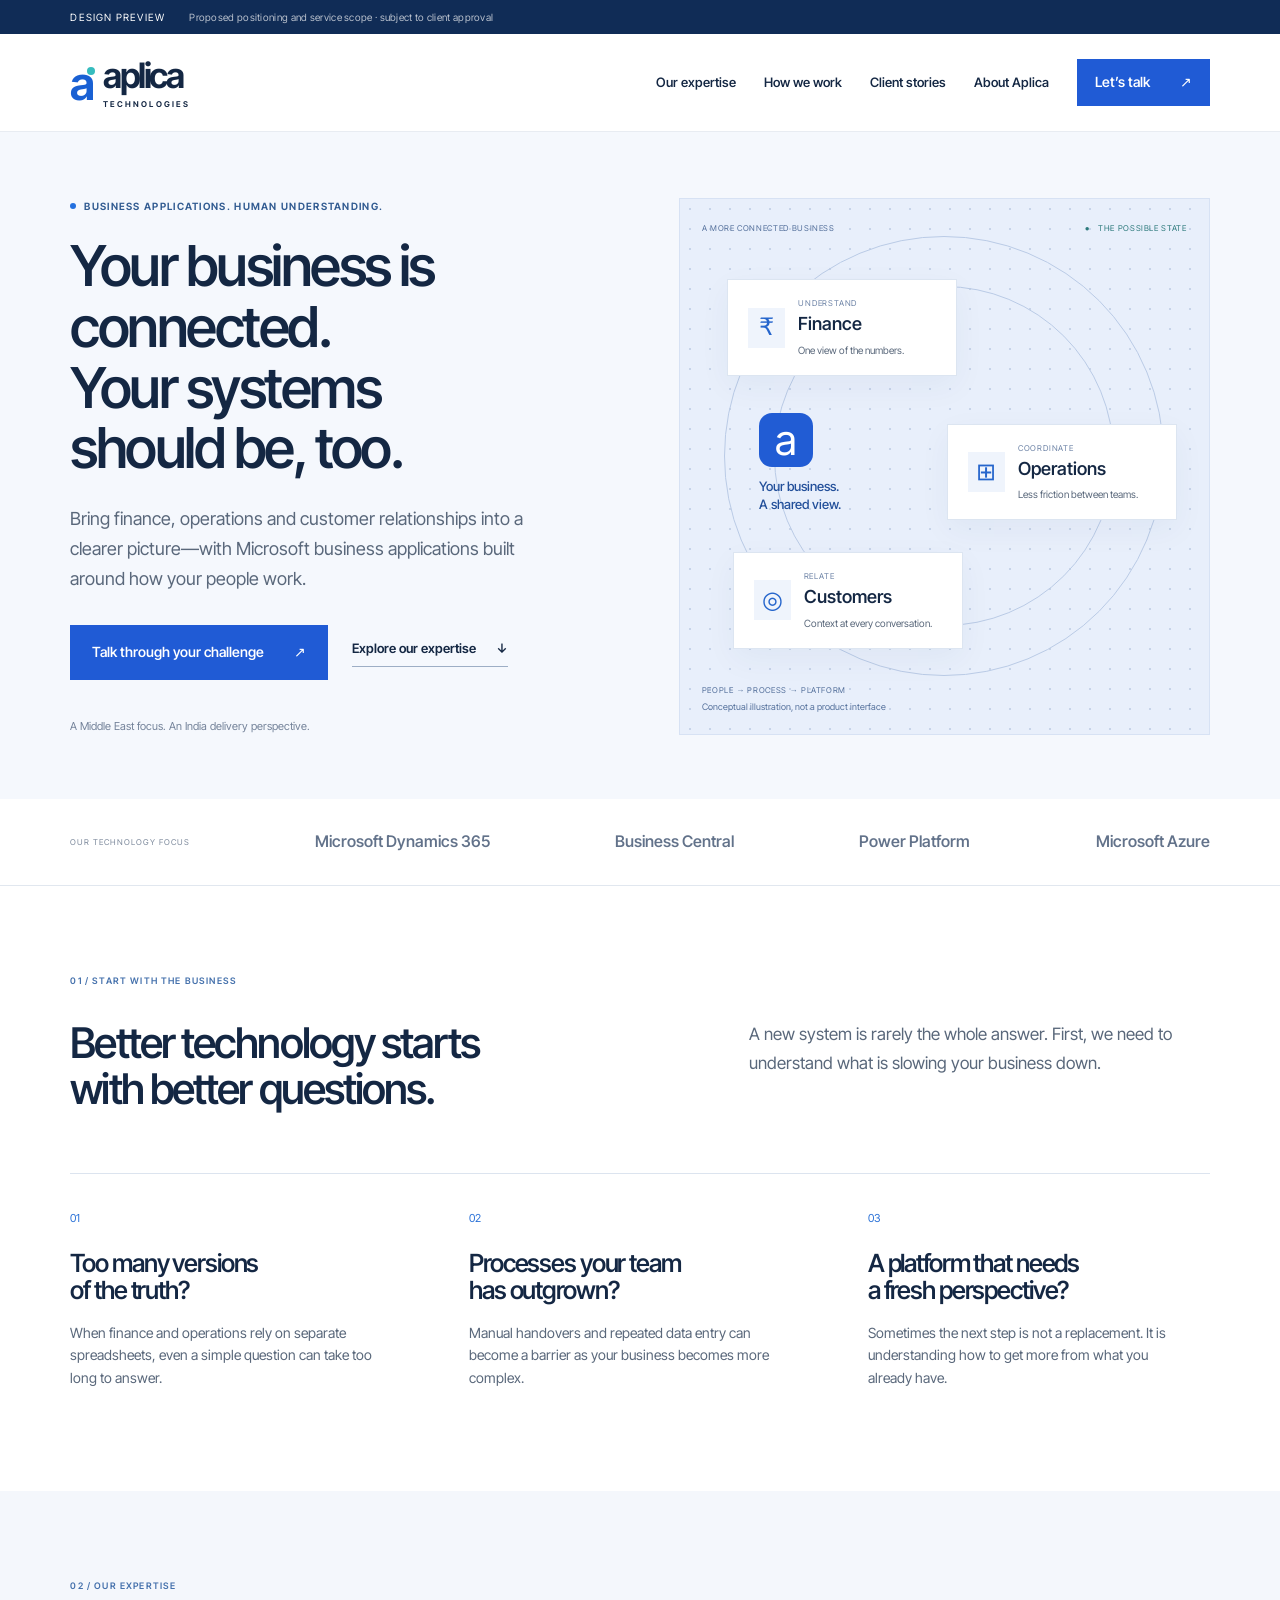
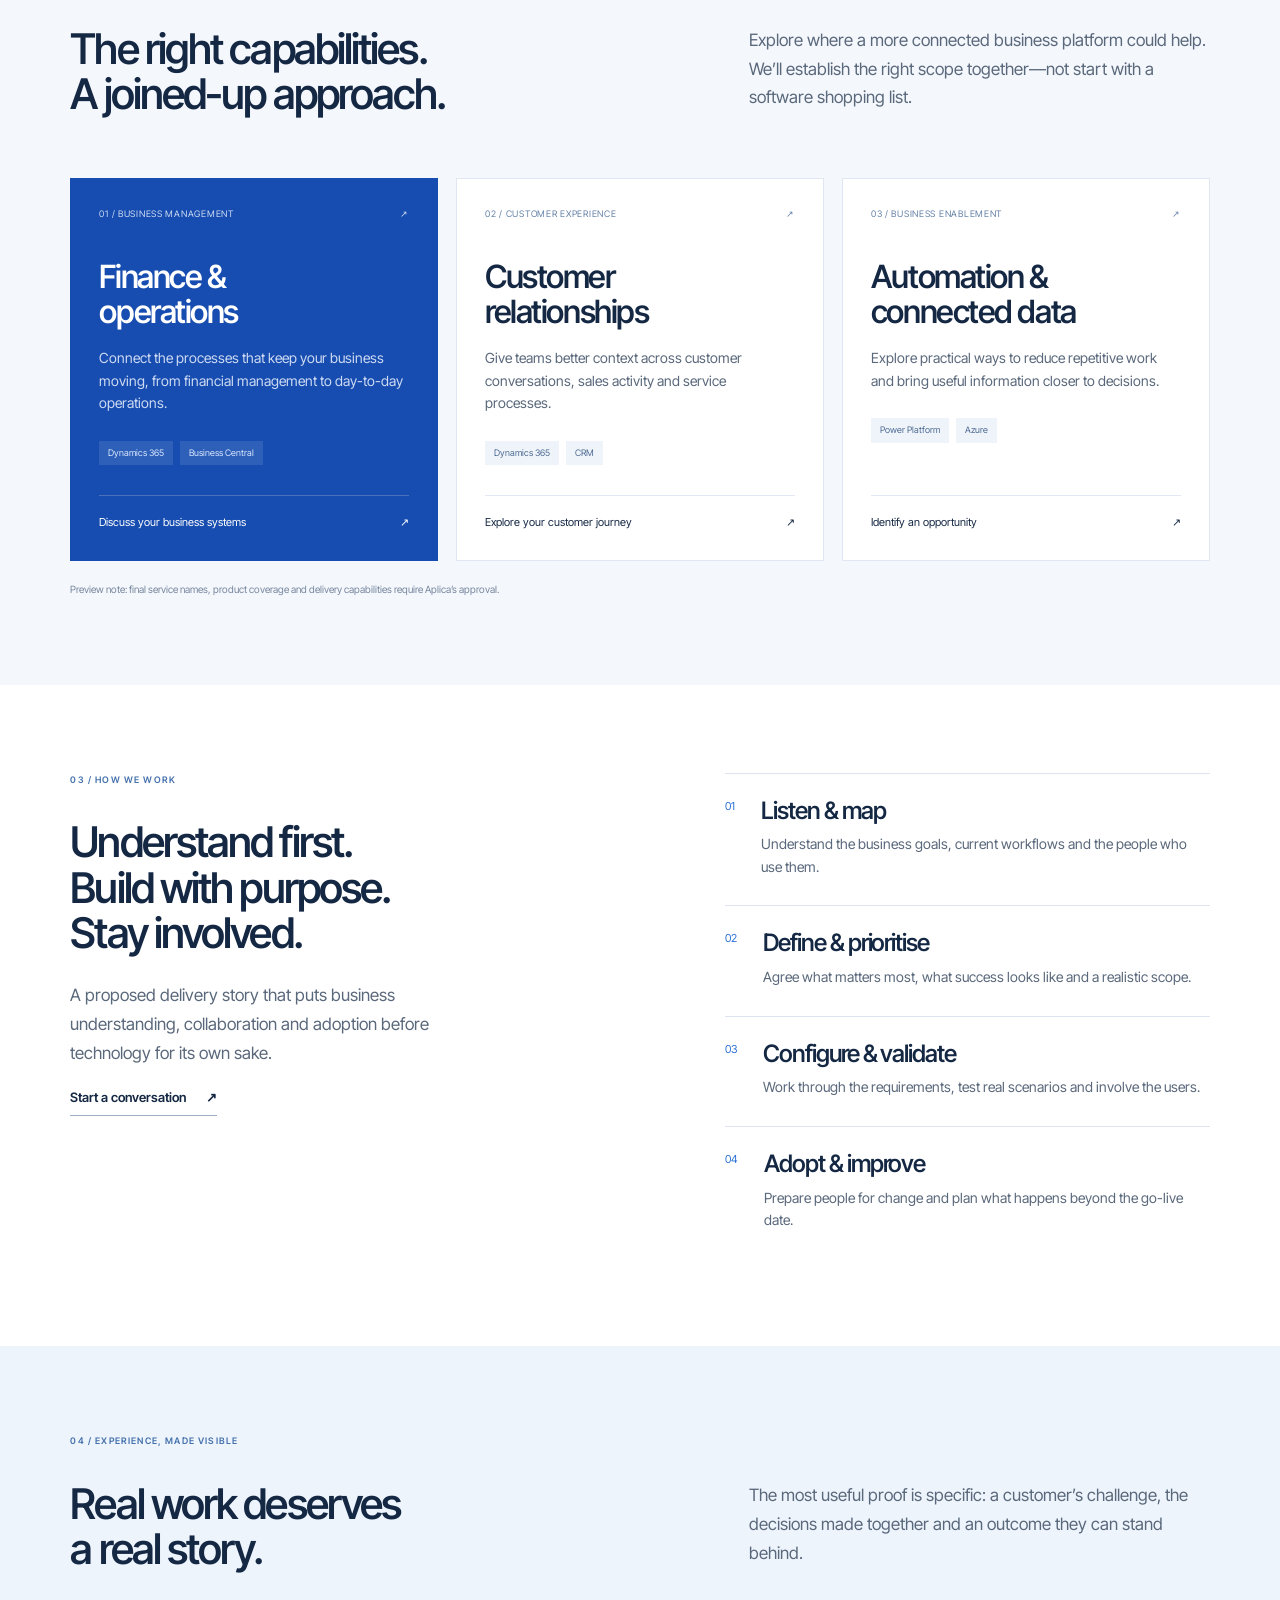
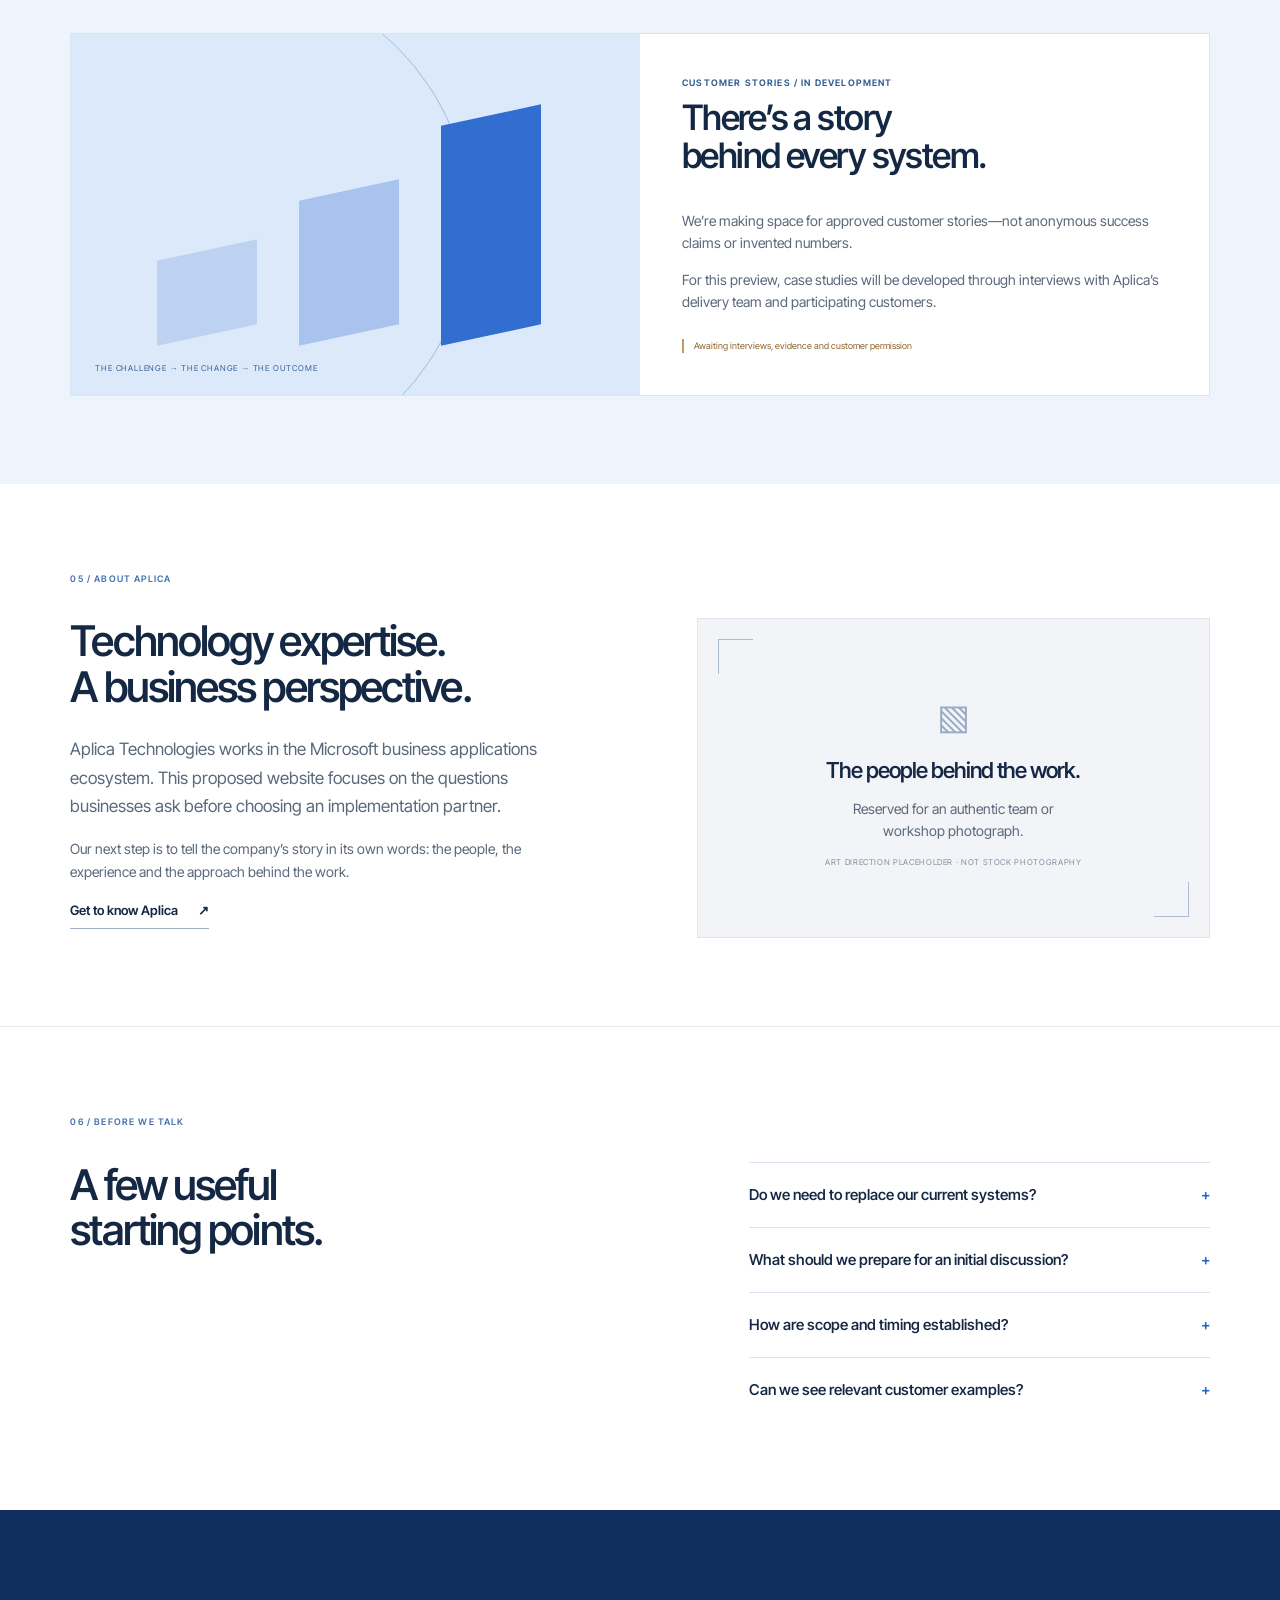
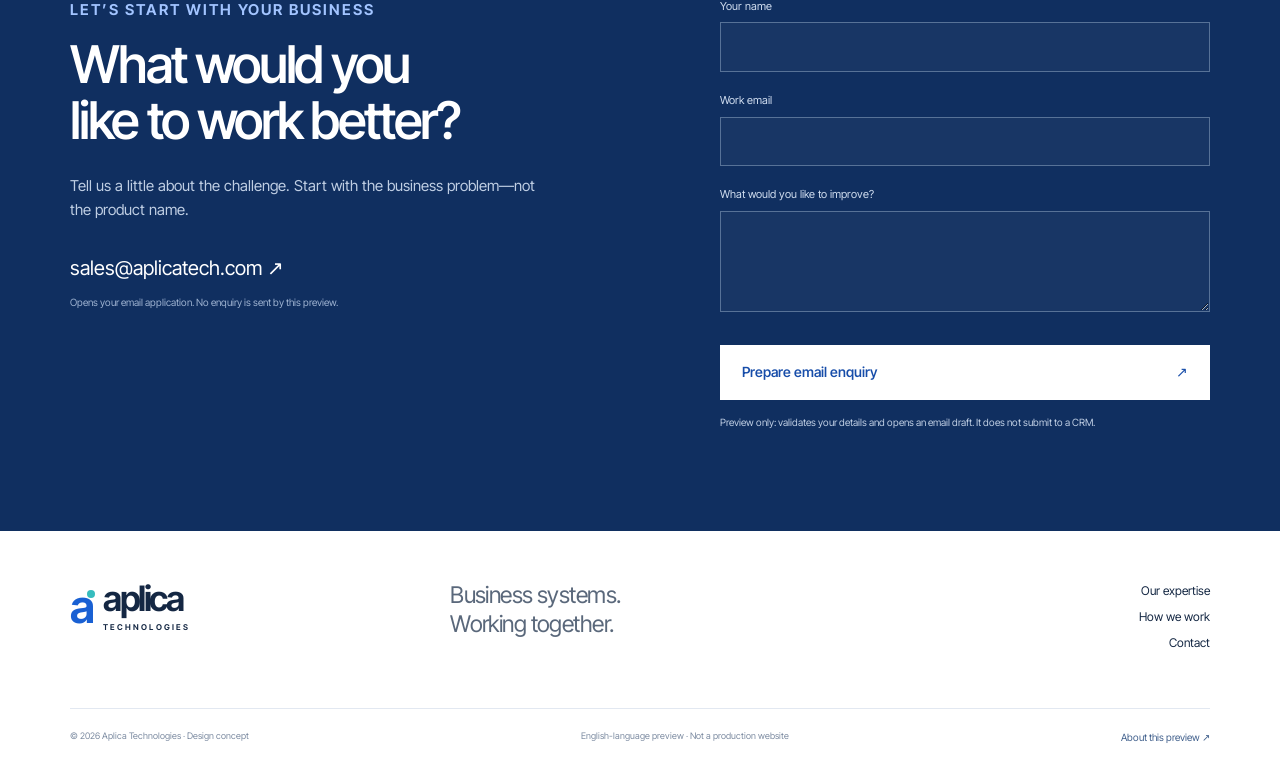
==== commit 8949d54e: "Rebuild preview: blue-led meeting-aligned design and honest content" ====
--- a/index.html
+++ b/index.html
@@ -1,755 +1,13 @@
-<!doctype html>
-<html lang="en" dir="ltr">
-<head>
-  <meta charset="utf-8">
-  <meta name="viewport" content="width=device-width, initial-scale=1">
-  <meta name="theme-color" content="#0C0F0E">
-  <title>ApplicaTech — Cloud ERP, live in 100 days</title>
-  <meta name="description" content="Aplica Technologies implements Microsoft Dynamics 365, Azure and Power Platform for finance, real estate, retail and education teams across India and the UAE.">
-  <meta property="og:type" content="website">
-  <meta property="og:title" content="ApplicaTech — Cloud ERP, live in 100 days">
-  <meta property="og:description" content="Microsoft ERP delivery with a 100-day path to go-live. Bangalore and UAE.">
-  <meta name="twitter:card" content="summary_large_image">
-  <link rel="preload" href="assets/fonts/instrument-serif-normal-400-latin.woff2" as="font" type="font/woff2" crossorigin>
-  <link rel="preload" href="assets/fonts/inter-tight-variable-latin.woff2" as="font" type="font/woff2" crossorigin>
-  <link rel="stylesheet" href="styles.css">
-  <script type="application/ld+json">
-  {
-    "@context":"https://schema.org",
-    "@graph":[
-      {
-        "@type":"Organization",
-        "@id":"https://aplicatech.com/#organization",
-        "name":"Aplica Technologies (India) Private Limited",
-        "alternateName":"ApplicaTech",
-        "url":"https://aplicatech.com/",
-        "email":"sales@aplicatech.com",
-        "telephone":"+971557932435",
-        "foundingDate":"2015-01-27",
-        "address":{
-          "@type":"PostalAddress",
-          "streetAddress":"9th Avenue, No. 14, 3rd Cross, NS Iyengar Street, Seshadripuram",
-          "addressLocality":"Bangalore",
-          "addressRegion":"Karnataka",
-          "postalCode":"560020",
-          "addressCountry":"IN"
-        }
-      },
-      {
-        "@type":"LocalBusiness",
-        "@id":"https://aplicatech.com/#bangalore",
-        "name":"Aplica Technologies — Bangalore",
-        "parentOrganization":{"@id":"https://aplicatech.com/#organization"},
-        "telephone":"[VERIFY]",
-        "address":{
-          "@type":"PostalAddress",
-          "streetAddress":"9th Avenue, No. 14, 3rd Cross, NS Iyengar Street, Seshadripuram",
-          "addressLocality":"Bangalore",
-          "postalCode":"560020",
-          "addressCountry":"IN"
-        }
-      },
-      {
-        "@type":"Service",
-        "name":"Microsoft Dynamics 365 and Azure implementation",
-        "provider":{"@id":"https://aplicatech.com/#organization"},
-        "areaServed":["India","United Arab Emirates","Kuwait","Qatar","Saudi Arabia"],
-        "serviceType":["Dynamics 365 Finance & Operations implementation","Dynamics 365 Business Central implementation","Azure cloud migration","Power BI and Power Platform delivery"]
-      }
-    ]
-  }
-  </script>
-</head>
-<body>
-<a class="skip-link" href="#main" data-i18n="skip">Skip to content</a>
-<div class="grain" aria-hidden="true"></div>
-<div class="page-wipe" id="page-wipe" aria-hidden="true"><span class="mono">APPLICATECH</span></div>
-<div class="cursor-dot" id="cursor-dot" aria-hidden="true"><span id="cursor-label"></span></div>
-
-<header class="site-header" id="site-header">
-  <div class="header-inner">
-    <a class="brand" href="#/" aria-label="ApplicaTech home">
-      <span class="brand-mark" aria-hidden="true">A<span>/</span>T</span>
-      <span class="brand-word" aria-hidden="true">ApplicaTech<small>Aplica Technologies</small></span>
-    </a>
-
-    <nav class="desktop-nav" aria-label="Primary navigation">
-      <a class="nav-link" href="#/" data-route="/" data-i18n="nav.home">Home</a>
-
-      <div class="nav-item has-mega" data-mega="platforms">
-        <a class="nav-link" href="#/platforms" data-route="/platforms" data-i18n="nav.platforms">Platforms</a>
-        <button class="mega-toggle" type="button" aria-expanded="false" aria-controls="mega-platforms" data-mega-trigger="platforms" aria-label="Open Platforms menu"><span></span></button>
-        <div class="mega" id="mega-platforms">
-          <div class="mega-head">
-            <span class="mono" data-i18n="mega.platforms.label">THE MICROSOFT STACK / 07 ROUTES</span>
-            <p data-i18n="mega.platforms.dek">Pick the system. We map the work, the data and the people around it.</p>
-          </div>
-          <div class="mega-links">
-            <a href="#/platforms/d365-fo"><span class="mono">01</span> Dynamics 365 F&amp;O <i aria-hidden="true">→</i></a>
-            <a href="#/platforms/d365-bc"><span class="mono">02</span> Dynamics 365 BC <i aria-hidden="true">→</i></a>
-            <a href="#/platforms/customer-engagement"><span class="mono">03</span> Customer Engagement <i aria-hidden="true">→</i></a>
-            <a href="#/platforms/azure"><span class="mono">04</span> Azure Cloud <i aria-hidden="true">→</i></a>
-            <a href="#/platforms/power-platform"><span class="mono">05</span> Power Platform / BI <i aria-hidden="true">→</i></a>
-            <a href="#/platforms/gcc-payroll"><span class="mono">06</span> GCC Payroll &amp; E-Invoicing <i aria-hidden="true">→</i></a>
-            <a href="#/platforms/legacy-modernisation"><span class="mono">07</span> AX / NAV → D365 <i aria-hidden="true">→</i></a>
-          </div>
-        </div>
-      </div>
-
-      <a class="nav-link" href="#/services" data-route="/services" data-i18n="nav.services">Services</a>
-
-      <div class="nav-item has-mega" data-mega="industries">
-        <a class="nav-link" href="#/industries" data-route="/industries" data-i18n="nav.industries">Industries</a>
-        <button class="mega-toggle" type="button" aria-expanded="false" aria-controls="mega-industries" data-mega-trigger="industries" aria-label="Open Industries menu"><span></span></button>
-        <div class="mega mega--wide" id="mega-industries">
-          <div class="mega-head">
-            <span class="mono" data-i18n="mega.industries.label">SECTOR PRACTICE / 09 ROUTES</span>
-            <p data-i18n="mega.industries.dek">Vertical packs for the exceptions your generic implementation plan missed.</p>
-          </div>
-          <div class="mega-links mega-links--two">
-            <a href="#/industries/real-estate"><span class="mono">01</span> Real Estate <i aria-hidden="true">→</i></a>
-            <a href="#/industries/construction"><span class="mono">02</span> Construction &amp; Contracting <i aria-hidden="true">→</i></a>
-            <a href="#/industries/trade-distribution"><span class="mono">03</span> Trade &amp; Distribution <i aria-hidden="true">→</i></a>
-            <a href="#/industries/ecommerce"><span class="mono">04</span> ECOMM 365 <i aria-hidden="true">→</i></a>
-            <a href="#/industries/warehouse"><span class="mono">05</span> Warehouse Management <i aria-hidden="true">→</i></a>
-            <a href="#/industries/van-sales"><span class="mono">06</span> Van Sales <i aria-hidden="true">→</i></a>
-            <a href="#/industries/rental-lease"><span class="mono">07</span> Rental &amp; Lease <i aria-hidden="true">→</i></a>
-            <a href="#/industries/education"><span class="mono">08</span> Education <i aria-hidden="true">→</i></a>
-            <a href="#/industries/professional-services"><span class="mono">09</span> Professional Services <i aria-hidden="true">→</i></a>
-          </div>
-        </div>
-      </div>
-
-      <a class="nav-link" href="#/work" data-route="/work" data-i18n="nav.work">Work</a>
-      <a class="nav-link" href="#/about" data-route="/about" data-i18n="nav.about">About</a>
-      <a class="nav-link" href="#/insights" data-route="/insights" data-i18n="nav.insights">Insights</a>
-    </nav>
-
-    <div class="header-actions">
-      <a class="btn btn--small btn--primary magnetic" href="#/contact" data-i18n="cta.book">Book an audit</a>
-      <button class="nav-toggle" id="nav-toggle" type="button" aria-expanded="false" aria-controls="mobile-nav" aria-label="Open menu">
-        <span></span><span></span>
-      </button>
-    </div>
-  </div>
-</header>
-
-<div class="mobile-sheet" id="mobile-nav" hidden>
-  <div class="mobile-sheet-inner">
-    <div class="mobile-sheet-head">
-      <span class="mono">MENU / APPLICATECH</span>
-      <button class="sheet-close" id="sheet-close" type="button" aria-label="Close menu">×</button>
-    </div>
-    <nav class="mobile-links" aria-label="Mobile navigation">
-      <a href="#/" data-i18n="nav.home" style="--n:0"><span class="mono">01</span> Home</a>
-      <a href="#/platforms" data-i18n="nav.platforms" style="--n:1"><span class="mono">02</span> Platforms</a>
-      <a href="#/services" data-i18n="nav.services" style="--n:2"><span class="mono">03</span> Services</a>
-      <a href="#/industries" data-i18n="nav.industries" style="--n:3"><span class="mono">04</span> Industries</a>
-      <a href="#/work" data-i18n="nav.work" style="--n:4"><span class="mono">05</span> Work</a>
-      <a href="#/about" data-i18n="nav.about" style="--n:5"><span class="mono">06</span> About</a>
-      <a href="#/insights" data-i18n="nav.insights" style="--n:6"><span class="mono">07</span> Insights</a>
-      <a href="#/careers" data-i18n="nav.careers" style="--n:7"><span class="mono">08</span> Careers</a>
-      <a href="#/contact" data-i18n="nav.contact" style="--n:8"><span class="mono">09</span> Contact</a>
-    </nav>
-    <div class="mobile-sheet-foot">
-      <a class="btn btn--primary" href="#/contact" data-i18n="cta.book">Book an audit</a>
-      <p class="mono">BANGALORE · DUBAI · EST. 2015</p>
-    </div>
-  </div>
-</div>
-
-<main id="main">
-  <div class="view view--home is-active" id="home-view" data-view="home">
-    <!-- S1 / HERO -->
-    <section class="hero" id="top" data-section>
-      <div class="hero-grid" data-parallax="-6" aria-hidden="true"></div>
-      <svg class="hero-art" data-parallax="-12" viewBox="0 0 1600 1000" preserveAspectRatio="xMidYMid slice" aria-hidden="true">
-        <defs>
-          <pattern id="hero-floor" width="76" height="76" patternUnits="userSpaceOnUse">
-            <path d="M 76 0 L 0 0 0 76" fill="none" stroke="#7D9BB5" stroke-opacity=".16" stroke-width="1"/>
-          </pattern>
-          <pattern id="rack-lines" width="8" height="8" patternUnits="userSpaceOnUse">
-            <path d="M0 0H8" stroke="#C6F24E" stroke-opacity=".28" stroke-width="1"/>
-          </pattern>
-        </defs>
-        <rect width="1600" height="1000" fill="#0C0F0E"/>
-        <polygon points="0,1000 1600,1000 1180,420 420,420" fill="url(#hero-floor)" opacity=".8"/>
-        <polygon points="420,420 1180,420 1040,325 560,325" fill="#1A1F1D"/>
-        <polygon points="0,1000 420,420 560,325 80,760" fill="#101513"/>
-        <polygon points="1600,1000 1180,420 1040,325 1520,760" fill="#101513"/>
-        <g stroke="#C6F24E" stroke-opacity=".42" fill="none">
-          <path d="M560 325L80 760M1040 325L1520 760M800 325V1000"/>
-          <path d="M480 420L280 1000M1120 420L1320 1000M640 420L500 1000M960 420L1100 1000"/>
-        </g>
-        <g fill="#1A1F1D" stroke="#7D9BB5" stroke-opacity=".35">
-          <path d="M90 390h330v390L90 1000z"/>
-          <path d="M1180 390h330l-330 610z"/>
-        </g>
-        <g fill="url(#rack-lines)" stroke="#C6F24E" stroke-opacity=".25">
-          <rect x="125" y="430" width="42" height="330"/>
-          <rect x="190" y="455" width="42" height="290"/>
-          <rect x="255" y="480" width="42" height="250"/>
-          <rect x="320" y="505" width="42" height="210"/>
-          <rect x="1245" y="430" width="42" height="330"/>
-          <rect x="1310" y="455" width="42" height="290"/>
-          <rect x="1375" y="480" width="42" height="250"/>
-          <rect x="1440" y="505" width="42" height="210"/>
-        </g>
-        <g stroke="#F4F1EA" stroke-opacity=".12">
-          <path d="M0 220H1600M0 280H1600M0 340H1600M0 400H1600"/>
-        </g>
-        <circle cx="800" cy="505" r="8" fill="#C6F24E"/>
-        <circle cx="800" cy="505" r="82" fill="none" stroke="#C6F24E" stroke-opacity=".15"/>
-        <circle cx="800" cy="505" r="164" fill="none" stroke="#C6F24E" stroke-opacity=".08"/>
-      </svg>
-      <div class="hero-shade" aria-hidden="true"></div>
-
-      <div class="container hero-container">
-        <div class="hero-copy">
-          <p class="eyebrow mono reveal" data-i18n="hero.eyebrow">MICROSOFT DYNAMICS 365 · AZURE · POWER PLATFORM — INDIA / MIDDLE EAST</p>
-          <h1 class="hero-title" data-split data-i18n-html="hero.title">
-            <span class="title-line">Cloud ERP, live in <em>100</em> days.</span>
-            <span class="title-line">Not eighteen months.</span>
-          </h1>
-          <p class="hero-sub reveal" data-i18n="hero.sub">We implement Microsoft cloud ERP for finance, real estate, retail and education teams across India and the UAE.</p>
-          <div class="hero-actions reveal">
-            <a class="btn btn--primary magnetic" href="#/contact" data-i18n="cta.longAudit">Book a 30-min systems audit</a>
-            <a class="btn btn--line" href="#plan" data-i18n="cta.plan">See the 100-day plan <span aria-hidden="true">↓</span></a>
-          </div>
-        </div>
-        <div class="hero-bottom">
-          <p class="mono hero-source" data-i18n="hero.source">SOURCE: PUBLISHED APPLICATECH DELIVERY CLAIM · ≤100 DAYS TO BUSINESS-READY CLOUD APPS</p>
-          <div class="hero-tickers mono" aria-label="Company facts">
-            <span>EST. 2015</span><span>BANGALORE · DUBAI</span><span>MICROSOFT CSP</span><span>100-DAY GO-LIVE</span>
-          </div>
-          <a class="scroll-cue mono" href="#clients" aria-label="Scroll to client list">SCROLL <span aria-hidden="true">↓</span></a>
-        </div>
-      </div>
-    </section>
-
-    <!-- S2 / CLIENTS -->
-    <section class="section section--paper clients" id="clients" data-section>
-      <div class="section-index mono" aria-hidden="true">00 — PROOF</div>
-      <div class="container">
-        <div class="clients-head">
-          <p class="eyebrow mono reveal">SELECTED CLIENTS · 2015–2026</p>
-          <h2 class="section-title reveal" data-split>Trusted by finance, real estate, retail and education teams across two regions.</h2>
-        </div>
-        <div class="client-wall reveal" aria-label="Selected client wordmarks">
-          <span>BOSCH</span><span>SONY</span><span>ANTHOLOGY</span><span>SEVEN TIDES</span><span>AWJ HOLDING</span><span>ALBADDAD CAPITAL</span>
-          <span>IIHS</span><span>JEEVES</span><span>BRITISH ORCHARD</span><span>MAGRDY'S</span><span>LALS GROUP</span><span>1VERSE</span>
-        </div>
-        <p class="micro-source mono">Public client names from aplicatech.com. Text-set wordmarks used until written logo approval is on file. [VERIFY]</p>
-      </div>
-    </section>
-
-    <!-- S3 / PROBLEM -->
-    <section class="section section--paper problem" id="problem" data-section>
-      <div class="section-index mono" aria-hidden="true">01 — THE PROBLEM</div>
-      <div class="container problem-grid">
-        <div class="problem-aside">
-          <p class="eyebrow mono reveal">WHY WE START WITH AN AUDIT</p>
-          <p class="problem-kicker reveal">We have recovered stalled D365 programmes. None of them failed on technology.</p>
-        </div>
-        <div class="problem-main">
-          <blockquote class="problem-quote display reveal" data-split>Most D365 programmes don't fail in the code. They fail in <em>month four</em> — when the blueprint meets the real chart of accounts.</blockquote>
-          <div class="problem-columns">
-            <article class="reveal">
-              <span class="mono problem-number">01 / THE OVERRUN</span>
-              <h3>One missing approval can move a go-live by six weeks. [VERIFY]</h3>
-              <p>The steering committee calls it a technology problem. The calendar says it was a process decision made in February.</p>
-              <p class="micro-source mono">Illustrative planning figure — confirm against engagement records. [VERIFY]</p>
-            </article>
-            <article class="reveal">
-              <span class="mono problem-number">02 / THE DATA</span>
-              <h3>31% of master records conflict before migration. [VERIFY]</h3>
-              <p>We test identifiers, dimensions and opening balances before configuration. Not during the first reconciliation run.</p>
-              <p class="micro-source mono">Proposed benchmark — sample size and source to confirm. [VERIFY]</p>
-            </article>
-            <article class="reveal">
-              <span class="mono problem-number">03 / THE ADOPTION</span>
-              <h3>Two hidden email approvals became 400 exceptions. [VERIFY]</h3>
-              <p>We map the work before we map the fields. Then we build the exception screen the team will actually use.</p>
-              <p class="micro-source mono">Draft anonymised example — confirm before publication. [VERIFY]</p>
-            </article>
-          </div>
-        </div>
-      </div>
-    </section>
-
-    <!-- S4 / METRICS -->
-    <section class="section section--ink metrics" id="metrics" data-section>
-      <div class="section-index mono" aria-hidden="true">02 — IMPACT</div>
-      <div class="container metrics-layout">
-        <div class="metrics-sticky">
-          <p class="eyebrow mono reveal">PUBLISHED FIGURES / DRAFT OUTCOMES</p>
-          <h2 class="section-title reveal" data-split>Where the numbers land.</h2>
-          <p class="lede reveal">Every figure below carries a source line. The second row is a proposed benchmark set, not a claim.</p>
-          <div class="metrics-legend mono">
-            <span><i class="dot dot--safe"></i> PUBLISHED</span>
-            <span><i class="dot dot--verify"></i> REQUIRES VERIFICATION</span>
-          </div>
-        </div>
-        <div class="metrics-grid" id="metrics-grid" aria-label="Delivery and outcome metrics"></div>
-      </div>
-    </section>
-
-    <!-- S5 / 100 DAY PLAN -->
-    <section class="section section--paper plan" id="plan" data-section>
-      <div class="section-index mono" aria-hidden="true">03 — DELIVERY</div>
-      <div class="container">
-        <div class="plan-intro">
-          <p class="eyebrow mono reveal">ZERO TO CLOUD / ≤100 DAYS</p>
-          <h2 class="section-title reveal" data-split>One hundred days. Six decisions. No theatre.</h2>
-          <p class="lede reveal">A pinned delivery sequence with a named output at every stop. Scope changes the dates. It does not remove the gates.</p>
-        </div>
-        <div class="plan-shell">
-          <aside class="plan-sticky" aria-hidden="true">
-            <span class="plan-big display">100</span>
-            <span class="mono">DAYS / MAXIMUM</span>
-            <div class="plan-progress"><span id="plan-progress-fill"></span></div>
-            <span class="mono" id="plan-progress-label">STOP 01 / 06</span>
-          </aside>
-          <ol class="plan-steps" id="plan-steps">
-            <li class="plan-step" data-step="1">
-              <span class="mono plan-day">DAY 0–12</span>
-              <h3>Discovery &amp; systems audit</h3>
-              <p>We trace the real process, chart of accounts and integration map. Then we write down what the demo hid.</p>
-              <dl><dt>Client-visible output</dt><dd>Signed current-state map and risk register.</dd></dl>
-              <p class="risk mono">RISK: UNOWNED LEGACY CUSTOMISATIONS</p>
-            </li>
-            <li class="plan-step" data-step="2">
-              <span class="mono plan-day">DAY 13–27</span>
-              <h3>Blueprint &amp; fit-gap</h3>
-              <p>Workshops stay in the language of the business. Every gap gets an owner, a decision date and a cost.</p>
-              <dl><dt>Client-visible output</dt><dd>Fit-gap matrix, target process book, decision log.</dd></dl>
-              <p class="risk mono">RISK: UNPRICED LOCALISATION</p>
-            </li>
-            <li class="plan-step" data-step="3">
-              <span class="mono plan-day">DAY 28–45</span>
-              <h3>Pre-built industry packs</h3>
-              <p>We start from 3,000+ hours of built-in practice, 100+ BI assets and pre-defined roles. Then we cut what you do not need.</p>
-              <dl><dt>Client-visible output</dt><dd>Configured baseline, role matrix, report inventory.</dd></dl>
-              <p class="risk mono">RISK: PACK SCOPE CREEP</p>
-            </li>
-            <li class="plan-step" data-step="4">
-              <span class="mono plan-day">DAY 46–66</span>
-              <h3>Data migration</h3>
-              <p>Master data, open transactions and balances move through rehearsed loads. Exceptions are cleared by the business owner.</p>
-              <dl><dt>Client-visible output</dt><dd>Reconciled trial migration and signed data acceptance.</dd></dl>
-              <p class="risk mono">RISK: LEGACY MASTER DATA</p>
-            </li>
-            <li class="plan-step" data-step="5">
-              <span class="mono plan-day">DAY 67–86</span>
-              <h3>UAT &amp; training</h3>
-              <p>Users test real scenarios, not scripted happy paths. Training is role-based and recorded for the people who join later.</p>
-              <dl><dt>Client-visible output</dt><dd>UAT sign-off, training pack, support handover.</dd></dl>
-              <p class="risk mono">RISK: LOW SCENARIO COVERAGE</p>
-            </li>
-            <li class="plan-step" data-step="6">
-              <span class="mono plan-day">DAY 87–100</span>
-              <h3>Go-live + hypercare</h3>
-              <p>Cutover runs from a command sheet. Hypercare sits beside the finance and operations teams, not behind a ticket queue.</p>
-              <dl><dt>Client-visible output</dt><dd>Live system, hypercare board, 30-day improvement list.</dd></dl>
-              <p class="risk mono">RISK: UNOWNED CUTOVER TASKS</p>
-            </li>
-          </ol>
-        </div>
-        <p class="micro-source mono">Standard delivery sequence shown. Day ranges are an illustrative planning model, not a fixed offer. [VERIFY]</p>
-      </div>
-    </section>
-
-    <!-- S6 / PLATFORM MATRIX -->
-    <section class="section section--ink platforms" id="platforms" data-section>
-      <div class="section-index mono" aria-hidden="true">04 — PLATFORM MATRIX</div>
-      <div class="container">
-        <div class="platforms-head">
-          <div>
-            <p class="eyebrow mono reveal">SIX PRODUCT AREAS / ONE ACCOUNTABLE TEAM</p>
-            <h2 class="section-title reveal" data-split>The stack, mapped to the work it actually does.</h2>
-          </div>
-          <p class="lede reveal">Hover a tile for the planning range. Click through for the buyer profile, capability list and objection-led FAQ.</p>
-        </div>
-
-        <div class="bento-grid">
-          <a class="platform-tile tile--large" href="#/platforms/d365-fo" data-cursor-label="Open">
-            <div class="tile-top"><span class="mono">01 / FLAGSHIP</span><span class="tile-arrow" aria-hidden="true">↗</span></div>
-            <h3>Dynamics 365<br>Finance &amp; Operations</h3>
-            <p>Close, consolidate and report across entities without a spreadsheet shadow ledger.</p>
-            <svg class="node-map" viewBox="0 0 640 300" aria-hidden="true">
-              <g class="node-edges" fill="none" stroke="currentColor">
-                <path d="M50 150H160L260 70H390L500 150H590"/>
-                <path d="M50 150H160L260 230H390L500 150"/>
-                <path d="M260 70V230M390 70V230M160 150H500"/>
-              </g>
-              <g class="node-points">
-                <circle cx="50" cy="150" r="6"/><circle cx="160" cy="150" r="6"/><circle cx="260" cy="70" r="6"/><circle cx="260" cy="230" r="6"/>
-                <circle cx="390" cy="70" r="6"/><circle cx="390" cy="230" r="6"/><circle cx="500" cy="150" r="6"/><circle cx="590" cy="150" r="6"/>
-              </g>
-              <g class="node-labels mono" fill="currentColor"><text x="42" y="128">GL</text><text x="248" y="48">AP</text><text x="248" y="258">AR</text><text x="380" y="48">INV</text><text x="377" y="258">TAX</text><text x="573" y="128">BI</text></g>
-            </svg>
-            <span class="tile-meta mono">TYPICAL ENGAGEMENT: 90–140 DAYS · TEAM: 4–7 [VERIFY]</span>
-          </a>
-
-          <a class="platform-tile" href="#/platforms/d365-bc">
-            <div class="tile-top"><span class="mono">02</span><span class="tile-arrow" aria-hidden="true">↗</span></div>
-            <h3>Dynamics 365<br>Business Central</h3>
-            <p>Finance, supply chain and reporting for growing multi-entity companies.</p>
-            <span class="tile-meta mono">TYPICAL: 60–100 DAYS · TEAM: 3–5 [VERIFY]</span>
-          </a>
-
-          <a class="platform-tile" href="#/platforms/customer-engagement">
-            <div class="tile-top"><span class="mono">03</span><span class="tile-arrow" aria-hidden="true">↗</span></div>
-            <h3>Customer<br>Engagement</h3>
-            <p>Sales, Marketing, Customer Service, Field Service and Project Service Automation.</p>
-            <span class="tile-meta mono">TYPICAL: 70–120 DAYS · TEAM: 3–6 [VERIFY]</span>
-          </a>
-
-          <a class="platform-tile tile--wide" href="#/platforms/azure">
-            <div class="tile-top"><span class="mono">04 / INFRASTRUCTURE</span><span class="tile-arrow" aria-hidden="true">↗</span></div>
-            <h3>Azure Cloud</h3>
-            <p>Migration, integration, security boundaries and data residency across India and UAE regions.</p>
-            <span class="tile-meta mono">54 AZURE REGIONS INCLUDING UAE · PUBLISHED MICROSOFT FIGURE [VERIFY CURRENT COUNT]</span>
-          </a>
-
-          <a class="platform-tile" href="#/platforms/power-platform">
-            <div class="tile-top"><span class="mono">05</span><span class="tile-arrow" aria-hidden="true">↗</span></div>
-            <h3>Power Platform<br>&amp; Power BI</h3>
-            <p>100+ pre-built reports, dashboards and BI assets. Automation where the handoff breaks.</p>
-            <span class="tile-meta mono">100+ BI ASSETS · PUBLISHED APPLICATECH FIGURE</span>
-          </a>
-
-          <a class="platform-tile" href="#/platforms/gcc-payroll">
-            <div class="tile-top"><span class="mono">06</span><span class="tile-arrow" aria-hidden="true">↗</span></div>
-            <h3>GCC Payroll<br>&amp; E-Invoicing</h3>
-            <p>Payroll, WPS, gratuity and e-invoice readiness for UAE, KSA and Qatar finance teams.</p>
-            <span class="tile-meta mono">COVERAGE: UAE · KSA · QATAR [VERIFY]</span>
-          </a>
-
-          <a class="platform-tile tile--accent" href="#/platforms/legacy-modernisation">
-            <div class="tile-top"><span class="mono">07 / MODERNISATION</span><span class="tile-arrow" aria-hidden="true">↗</span></div>
-            <h3>Dynamics AX / NAV<br>→ D365</h3>
-            <p>Keep the customisations that carry the business. Retire the rest before they reach the cloud.</p>
-            <span class="tile-meta mono">AX 2012 · NAV 2018 · D365 F&amp;O / BC</span>
-          </a>
-        </div>
-        <p class="micro-source mono">Planning ranges are proposed benchmarks for this preview and need client confirmation. [VERIFY]</p>
-      </div>
-    </section>
-
-    <!-- S7 / INDUSTRIES RAIL -->
-    <section class="section section--paper industries" id="industries" data-section>
-      <div class="section-index mono" aria-hidden="true">05 — SECTORS</div>
-      <div class="container">
-        <div class="rail-head">
-          <div>
-            <p class="eyebrow mono reveal">VERTICAL PRACTICE / 09 ROUTES</p>
-            <h2 class="section-title reveal" data-split>Nine industries. One common problem: the work never fits the template.</h2>
-          </div>
-          <div class="rail-controls">
-            <button class="icon-btn" id="rail-prev" type="button" aria-label="Scroll industries left">←</button>
-            <button class="icon-btn" id="rail-next" type="button" aria-label="Scroll industries right">→</button>
-          </div>
-        </div>
-
-        <div class="industry-rail" id="industry-rail" tabindex="0" aria-label="Industry cards. Scroll horizontally or use arrow keys.">
-          <article class="industry-card" data-visual="1"><span class="mono industry-index">01</span><div class="industry-visual" aria-hidden="true"></div><h3>Real Estate</h3><p>Unit inventory, escrow and handover in one ledger. Draft pattern across 4 entities. [VERIFY]</p><a href="#/industries/real-estate">Open sector <span aria-hidden="true">→</span></a></article>
-          <article class="industry-card" data-visual="2"><span class="mono industry-index">02</span><div class="industry-visual" aria-hidden="true"></div><h3>Construction &amp; Contracting</h3><p>Project WIP, retention and subcontractor certificates with retention audit. [VERIFY]</p><a href="#/industries/construction">Open sector <span aria-hidden="true">→</span></a></article>
-          <article class="industry-card" data-visual="3"><span class="mono industry-index">03</span><div class="industry-visual" aria-hidden="true"></div><h3>Trade &amp; Distribution</h3><p>Rebates, landed cost and 11 pricing books reconciled before cutover. [VERIFY]</p><a href="#/industries/trade-distribution">Open sector <span aria-hidden="true">→</span></a></article>
-          <article class="industry-card" data-visual="4"><span class="mono industry-index">04</span><div class="industry-visual" aria-hidden="true"></div><h3>E-Commerce<br><small>ECOMM 365</small></h3><p>Marketplace, storefront and ERP stock in one posting profile. [VERIFY]</p><a href="#/industries/ecommerce">Open sector <span aria-hidden="true">→</span></a></article>
-          <article class="industry-card" data-visual="5"><span class="mono industry-index">05</span><div class="industry-visual" aria-hidden="true"></div><h3>Warehouse Management</h3><p>Put-away, pick and cycle-count paths mapped to 24 dock doors. [VERIFY]</p><a href="#/industries/warehouse">Open sector <span aria-hidden="true">→</span></a></article>
-          <article class="industry-card" data-visual="6"><span class="mono industry-index">06</span><div class="industry-visual" aria-hidden="true"></div><h3>Van Sales &amp; Distribution</h3><p>Route settlement, van stock and returns closed by 18:00 daily. [VERIFY]</p><a href="#/industries/van-sales">Open sector <span aria-hidden="true">→</span></a></article>
-          <article class="industry-card" data-visual="7"><span class="mono industry-index">07</span><div class="industry-visual" aria-hidden="true"></div><h3>Rental &amp; Lease Management</h3><p>9,000+ lease contracts reconciled across 4 entities. Draft pattern. [VERIFY]</p><a href="#/industries/rental-lease">Open sector <span aria-hidden="true">→</span></a></article>
-          <article class="industry-card" data-visual="8"><span class="mono industry-index">08</span><div class="industry-visual" aria-hidden="true"></div><h3>Education</h3><p>Grant, fee and payroll dimensions separated before RFP-to-deployment. [VERIFY]</p><a href="#/industries/education">Open sector <span aria-hidden="true">→</span></a></article>
-          <article class="industry-card" data-visual="9"><span class="mono industry-index">09</span><div class="industry-visual" aria-hidden="true"></div><h3>Professional Services</h3><p>Project margin, resource bookings and billing milestones in one view. [VERIFY]</p><a href="#/industries/professional-services">Open sector <span aria-hidden="true">→</span></a></article>
-        </div>
-        <div class="rail-footer">
-          <div class="rail-progress" aria-hidden="true"><span id="rail-progress-fill"></span></div>
-          <div class="rail-dots" id="rail-dots" aria-label="Industry rail pages"></div>
-          <div class="micro-verticals mono">MICRO-VERTICAL PACKS: ECOMM 365 / WAREHOUSE MANAGEMENT / VAN SALES &amp; DISTRIBUTION</div>
-        </div>
-        <p class="micro-source mono">Sector proof lines are draft examples for layout review. Replace with signed client data before launch. [VERIFY]</p>
-      </div>
-    </section>
-
-    <!-- S8 / CASE STUDIES -->
-    <section class="section section--ink cases" id="work" data-section>
-      <div class="section-index mono" aria-hidden="true">06 — WORK</div>
-      <div class="container">
-        <div class="case-head">
-          <p class="eyebrow mono reveal">TWO ENGAGEMENTS / DRAFT NARRATIVES</p>
-          <h2 class="section-title reveal" data-split>The case for doing the boring work first.</h2>
-        </div>
-
-        <article class="case-story">
-          <figure class="case-visual case-visual--left" data-parallax="8" data-cursor-label="View case">
-            <svg viewBox="0 0 800 900" role="img" aria-label="Abstract asset and lease register diagram">
-              <rect width="800" height="900" fill="#151A18"/>
-              <g fill="none" stroke="#7D9BB5" stroke-opacity=".22">
-                <path d="M0 80H800M0 160H800M0 240H800M0 320H800M0 400H800M0 480H800M0 560H800M0 640H800M0 720H800M0 800H800"/>
-                <path d="M80 0V900M160 0V900M240 0V900M320 0V900M400 0V900M480 0V900M560 0V900M640 0V900M720 0V900"/>
-              </g>
-              <g fill="#1D2421" stroke="#C6F24E" stroke-opacity=".5">
-                <path d="M90 610h160v220H90z"/><path d="M280 500h140v330H280z"/><path d="M450 560h120v270H450z"/><path d="M600 430h110v400H600z"/>
-              </g>
-              <g stroke="#F4F1EA" stroke-opacity=".3" fill="none"><path d="M90 680h160M90 740h160M280 570h140M280 630h140M450 630h120M600 500h110"/></g>
-              <g stroke="#C6F24E" fill="none" stroke-width="2"><path d="M90 590L280 480L450 540L600 410"/><circle cx="90" cy="590" r="7" fill="#C6F24E"/><circle cx="280" cy="480" r="7" fill="#C6F24E"/><circle cx="450" cy="540" r="7" fill="#C6F24E"/><circle cx="600" cy="410" r="7" fill="#C6F24E"/></g>
-              <g fill="#F4F1EA" font-family="monospace" font-size="14" opacity=".7"><text x="60" y="60">ASSET REGISTER / D365 F&amp;O</text><text x="60" y="850">ENTITY 01 → ENTITY 04</text></g>
-              <text x="60" y="370" fill="#F4F1EA" font-family="serif" font-size="74" opacity=".9">4</text>
-            </svg>
-            <figcaption class="mono">FIG. 01 / ASSET &amp; LEASE LEDGER — AUTHORED DIAGRAM</figcaption>
-          </figure>
-          <div class="case-content">
-            <span class="case-flag mono">[DRAFT — CONFIRM WITH CLIENT]</span>
-            <p class="eyebrow mono">SEVEN TIDES · REAL ESTATE · DUBAI</p>
-            <h3 class="case-title display">A five-year D365 F&amp;O partnership started with a lease register nobody trusted.</h3>
-            <p class="case-situation">Property data lived in separate asset, lease and finance files. Month-end needed a manual bridge that only two people understood.</p>
-            <div class="case-columns">
-              <div><span class="mono">WHAT WE DID</span><ul><li>Rebuilt unit and contract master data before configuration.</li><li>Connected leasing events to finance dimensions.</li><li>Introduced role-based dashboards for asset and finance teams.</li></ul></div>
-              <div><span class="mono">RESULTS / [VERIFY]</span><div class="case-results"><div><strong>4</strong><span>entities consolidated [VERIFY]</span></div><div><strong>5 yrs</strong><span>partnership [VERIFY]</span></div><div><strong>1</strong><span>lease ledger [VERIFY]</span></div></div></div>
-            </div>
-            <blockquote class="case-quote">“The team understood our property business before they opened the configuration.”<cite>Mohammed Shariff · ERP Project Manager, Seven Tides · [SOURCE: CLIENT-SPEAK PAGE · PARAPHRASED]</cite></blockquote>
-            <a class="text-link" href="#/work/seven-tides">Read the full case <span aria-hidden="true">→</span></a>
-          </div>
-        </article>
-
-        <article class="case-story case-story--reverse">
-          <figure class="case-visual case-visual--right" data-parallax="8" data-cursor-label="View case">
-            <svg viewBox="0 0 800 900" role="img" aria-label="Abstract rental process flow diagram">
-              <rect width="800" height="900" fill="#101513"/>
-              <g fill="none" stroke="#7D9BB5" stroke-opacity=".18"><circle cx="400" cy="450" r="90"/><circle cx="400" cy="450" r="180"/><circle cx="400" cy="450" r="270"/><circle cx="400" cy="450" r="360"/></g>
-              <g fill="none" stroke="#C6F24E" stroke-opacity=".55" stroke-width="2"><path d="M130 240L330 240L400 310L400 420"/><path d="M680 270L500 270L440 330L440 420"/><path d="M130 660L300 660L370 590L370 490"/><path d="M680 650L520 650L450 580L450 490"/></g>
-              <g fill="#1A1F1D" stroke="#F4F1EA" stroke-opacity=".5"><rect x="320" y="420" width="160" height="70" rx="2"/><rect x="60" y="205" width="140" height="70" rx="2"/><rect x="610" y="235" width="140" height="70" rx="2"/><rect x="60" y="625" width="140" height="70" rx="2"/><rect x="610" y="615" width="140" height="70" rx="2"/></g>
-              <g fill="#F4F1EA" font-family="monospace" font-size="14" text-anchor="middle"><text x="400" y="460">RENTAL ORDER</text><text x="130" y="245">CONTRACT</text><text x="680" y="275">ASSET</text><text x="130" y="665">INVOICE</text><text x="680" y="655">RETURN</text></g>
-              <g fill="#F4F1EA" font-family="monospace" font-size="13" opacity=".65"><text x="60" y="70">PROCESS / D365 F&amp;O</text><text x="60" y="850">MANUAL HANDOFFS REMOVED</text></g>
-            </svg>
-            <figcaption class="mono">FIG. 02 / RENTAL PROCESS FLOW — AUTHORED DIAGRAM</figcaption>
-          </figure>
-          <div class="case-content">
-            <span class="case-flag mono">[DRAFT — CONFIRM WITH CLIENT]</span>
-            <p class="eyebrow mono">ALBADDAD CAPITAL · RENTAL &amp; LEASE · GCC</p>
-            <h3 class="case-title display">Rental stopped being a spreadsheet with a D365 login.</h3>
-            <p class="case-situation">Contract creation, asset availability and billing each had a different source of truth. Returns arrived after the invoice.</p>
-            <div class="case-columns">
-              <div><span class="mono">WHAT WE DID</span><ul><li>Mapped contract-to-return events with operations staff.</li><li>Standardised rental billing and asset status.</li><li>Built exception screens for damaged and late returns.</li></ul></div>
-              <div><span class="mono">RESULTS / [VERIFY]</span><div class="case-results"><div><strong>↓ 40%</strong><span>manual reconciliation [VERIFY]</span></div><div><strong>3</strong><span>handoffs removed [VERIFY]</span></div><div><strong>1 day</strong><span>return-to-billing target [VERIFY]</span></div></div></div>
-            </div>
-            <blockquote class="case-quote">“The process is clearer, the effort is lower and the numbers agree.”<cite>Vijender Kumar · ERP Project Manager, Albaddad · [SOURCE: CLIENT-SPEAK PAGE · PARAPHRASED]</cite></blockquote>
-            <a class="text-link" href="#/work/albaddad-capital">Read the full case <span aria-hidden="true">→</span></a>
-          </div>
-        </article>
-        <p class="micro-source mono">All case metrics, timelines and attributions above are draft layout content. Written approval is required before publication. [VERIFY]</p>
-      </div>
-    </section>
-
-    <!-- S9 / DIFFERENCE -->
-    <section class="section section--paper difference" id="difference" data-section>
-      <div class="section-index mono" aria-hidden="true">07 — DIFFERENCE</div>
-      <div class="container difference-layout">
-        <aside class="difference-sticky">
-          <p class="eyebrow mono reveal">WHY APPLICA / SIX ARGUMENTS</p>
-          <h2 class="section-title reveal" data-split>We stay after go-live. That changes how we build.</h2>
-          <p class="lede reveal">No handoff to a support team that has never seen your chart of accounts. The deployment team owns the consequence.</p>
-          <a class="text-link reveal" href="#/about">Meet the firm <span aria-hidden="true">→</span></a>
-        </aside>
-        <div class="difference-list accordion" data-accordion="single">
-          <details open>
-            <summary><span class="mono">01</span><span>Dedicated deployment teams</span><i aria-hidden="true"></i></summary>
-            <div class="accordion-body"><p>The consultants in discovery stay through hypercare. Context does not get retyped into a ticket every week.</p><p class="micro-source mono">Delivery model based on corporate profile language — confirm team continuity commitment. [VERIFY]</p></div>
-          </details>
-          <details>
-            <summary><span class="mono">02</span><span>Advisory before migration</span><i aria-hidden="true"></i></summary>
-            <div class="accordion-body"><p>We sell the system your process needs, not the licence that happens to be easiest to provision. That includes telling you when to wait.</p></div>
-          </details>
-          <details>
-            <summary><span class="mono">03</span><span>Value across the full lifecycle</span><i aria-hidden="true"></i></summary>
-            <div class="accordion-body"><p>Audit, implementation, rollout, recovery, support and training sit under one accountable programme plan.</p></div>
-          </details>
-          <details>
-            <summary><span class="mono">04</span><span>Dedicated support / AMC</span><i aria-hidden="true"></i></summary>
-            <div class="accordion-body"><p>Support is scoped around business cycles, not just incident counts. Month-end and year-end get named cover.</p><p class="micro-source mono">Support SLA and coverage window to be inserted from contract. [VERIFY]</p></div>
-          </details>
-          <details>
-            <summary><span class="mono">05</span><span>Bundled services on one bill</span><i aria-hidden="true"></i></summary>
-            <div class="accordion-body"><p>Licensing, implementation, localisation and support can be contracted as one commercial line. Fewer invoices, fewer grey areas.</p></div>
-          </details>
-          <details>
-            <summary><span class="mono">06</span><span>Vertical-specific depth</span><i aria-hidden="true"></i></summary>
-            <div class="accordion-body"><p>3,000+ hours of industry practice and 100+ BI assets give the first workshop a head start. Published AplicaTech figures.</p><p class="micro-source mono">Source: published AplicaTech asset figures. Asset inventory to be attached. [VERIFY]</p></div>
-          </details>
-        </div>
-      </div>
-    </section>
-
-    <!-- S10 / TESTIMONIALS -->
-    <section class="section section--ink testimonials" id="testimonials" data-section>
-      <div class="section-index mono" aria-hidden="true">08 — EVIDENCE</div>
-      <div class="container testimonial-layout">
-        <div class="testimonial-meta">
-          <p class="eyebrow mono reveal">CLIENT-SPEAK / 04 PARAPHRASED QUOTES</p>
-          <p class="mono">NO AUTO-ROTATE · USE DOTS TO COMPARE</p>
-        </div>
-        <div class="testimonial-stage reveal" id="quote-stage" aria-live="polite">
-          <blockquote>
-            <p class="display">“Aplica’s team understood our real estate processes and stayed with us through every release.”</p>
-            <footer><strong>Mohammed Shariff</strong><span>ERP Project Manager · Seven Tides · Real Estate · Dubai</span><span class="mono">PARTNER SINCE 2020 [VERIFY] · D365 F&amp;O · [SOURCE: CLIENT-SPEAK PAGE · PARAPHRASED]</span></footer>
-          </blockquote>
-        </div>
-        <div class="quote-dots" id="quote-dots" role="tablist" aria-label="Select testimonial">
-          <button type="button" class="is-active" data-quote="0" role="tab" aria-selected="true" aria-label="Testimonial 1"></button>
-          <button type="button" data-quote="1" role="tab" aria-selected="false" aria-label="Testimonial 2"></button>
-          <button type="button" data-quote="2" role="tab" aria-selected="false" aria-label="Testimonial 3"></button>
-          <button type="button" data-quote="3" role="tab" aria-selected="false" aria-label="Testimonial 4"></button>
-        </div>
-      </div>
-    </section>
-
-    <!-- S11 / CREDENTIALS -->
-    <section class="section section--paper credentials" id="credentials" data-section>
-      <div class="section-index mono" aria-hidden="true">09 — ASSURANCE</div>
-      <div class="container">
-        <div class="credentials-head">
-          <p class="eyebrow mono reveal">TRUST SIGNALS / READ AS A TABLE</p>
-          <h2 class="section-title reveal" data-split>The claims we can prove, and the ones we will not make yet.</h2>
-        </div>
-        <table class="credential-table reveal">
-          <caption class="sr-only">Aplica Technologies credentials and verification status</caption>
-          <tbody>
-            <tr><th scope="row" class="mono">MICROSOFT STATUS</th><td>Microsoft CSP and Microsoft Dynamics partner.</td><td class="mono status">PUBLISHED</td></tr>
-            <tr><th scope="row" class="mono">CERTIFIED CONSULTANTS</th><td>Count to be inserted only after HR provides the current certificate register.</td><td class="mono status status--verify">[VERIFY]</td></tr>
-            <tr><th scope="row" class="mono">PARTNER NETWORK</th><td>Reddington · Webomindapps · Dynamics Mobile. Named in the source brief.</td><td class="mono status">PUBLISHED</td></tr>
-            <tr><th scope="row" class="mono">DATA RESIDENCY</th><td>Azure deployments can be scoped to UAE and India regions. Exact region list to be confirmed.</td><td class="mono status status--verify">[VERIFY]</td></tr>
-            <tr><th scope="row" class="mono">SUPPORT SLA</th><td>Contract-specific response and resolution windows. Insert the signed schedule here.</td><td class="mono status status--verify">[VERIFY]</td></tr>
-            <tr><th scope="row" class="mono">SECURITY POSTURE</th><td>Role-based access, audit logs and environment controls. No ISO / SOC claim is made.</td><td class="mono status status--verify">[VERIFY]</td></tr>
-            <tr><th scope="row" class="mono">MICROSOFT CLOUD</th><td>95% of Fortune 500 trust Microsoft Cloud; 120,000 new Azure subscriptions per month.</td><td class="mono status">PUBLISHED MICROSOFT FIGURES · [VERIFY DATE]</td></tr>
-          </tbody>
-        </table>
-      </div>
-    </section>
-
-    <!-- S12 / INSIGHTS -->
-    <section class="section section--ink insights" id="insights" data-section>
-      <div class="section-index mono" aria-hidden="true">10 — FIELD NOTES</div>
-      <div class="container">
-        <div class="insights-head">
-          <div><p class="eyebrow mono reveal">THREE WORKING PAPERS / NO GATE FORMS</p><h2 class="section-title reveal" data-split>The parts nobody puts in the project brief.</h2></div>
-          <a class="text-link reveal" href="#/insights">All insights <span aria-hidden="true">→</span></a>
-        </div>
-        <div class="insights-grid">
-          <a class="insight-item insight-item--lead reveal" href="#/insights/why-d365-programmes-stall-in-month-four">
-            <div class="insight-visual insight-visual--lead" aria-hidden="true"><span class="display">04</span><span class="mono">MONTH / FAILURE WINDOW</span></div>
-            <div class="insight-meta mono">DELIVERY · 07 MIN READ</div>
-            <h3>Why D365 programmes stall in month four</h3>
-            <p>The blueprint meets the chart of accounts. Here is the decision list that should have been signed earlier.</p>
-            <span class="text-link">Read the working paper <span aria-hidden="true">→</span></span>
-          </a>
-          <a class="insight-item reveal" href="#/insights/uae-e-invoicing-what-changes">
-            <div class="insight-meta mono">FINANCE · 06 MIN READ</div>
-            <h3>UAE e-invoicing: what changes for finance teams</h3>
-            <p>Five controls to test before the first invoice leaves D365.</p>
-            <span class="text-link">Read the working paper <span aria-hidden="true">→</span></span>
-          </a>
-          <a class="insight-item reveal" href="#/insights/ax-2012-to-d365-fo-migration-sequence">
-            <div class="insight-meta mono">MODERNISATION · 08 MIN READ</div>
-            <h3>AX 2012 to D365 F&amp;O: the migration sequence that works</h3>
-            <p>Code, data and people move in a different order than the project plan suggests.</p>
-            <span class="text-link">Read the working paper <span aria-hidden="true">→</span></span>
-          </a>
-        </div>
-      </div>
-    </section>
-
-    <!-- S13 / FINAL CTA -->
-    <section class="section section--cta final-cta" id="contact" data-section>
-      <div class="topographic" aria-hidden="true"></div>
-      <div class="section-index mono" aria-hidden="true">11 — CONTACT</div>
-      <div class="container cta-layout">
-        <div class="cta-copy">
-          <p class="eyebrow mono reveal">START WITH THE PROBLEM / NOT A DEMO</p>
-          <h2 class="cta-title display reveal" data-split>Let's audit the system before we sell you one.</h2>
-          <p class="lede reveal">Thirty minutes. One process. A written list of what will break if you do nothing.</p>
-          <div class="direct-channels reveal">
-            <a href="tel:+971557932435"><span class="mono">UAE</span> +971 55 7932435</a>
-            <a href="https://wa.me/971557932435" target="_blank" rel="noopener"><span class="mono">WHATSAPP</span> Start a chat</a>
-            <a href="mailto:sales@aplicatech.com"><span class="mono">EMAIL</span> sales@aplicatech.com</a>
-            <span><span class="mono">INDIA</span> Seshadripuram, Bangalore 560020</span>
-          </div>
-          <p class="mono response-note">TYPICAL RESPONSE TARGET: UNDER 1 BUSINESS DAY [VERIFY]</p>
-        </div>
-
-        <form class="audit-form reveal" data-form="audit" novalidate>
-          <div class="form-head"><span class="mono">AUDIT REQUEST / 03 FIELDS</span><span class="mono">NO NDA NEEDED</span></div>
-          <div class="field">
-            <label for="home-name" data-i18n="form.name">Name</label>
-            <input id="home-name" name="name" type="text" autocomplete="name" required data-i18n-placeholder="form.namePlaceholder" placeholder="Your full name">
-            <p class="field-error" data-error-for="name" aria-live="polite"></p>
-          </div>
-          <div class="field">
-            <label for="home-email" data-i18n="form.email">Work email</label>
-            <input id="home-email" name="email" type="email" autocomplete="email" required data-i18n-placeholder="form.emailPlaceholder" placeholder="name@company.com">
-            <p class="field-error" data-error-for="email" aria-live="polite"></p>
-          </div>
-          <div class="field">
-            <label for="home-message" data-i18n="form.message">What's breaking?</label>
-            <textarea id="home-message" name="message" rows="4" required data-i18n-placeholder="form.messagePlaceholder" placeholder="Month-end, data migration, support, or something else."></textarea>
-            <p class="field-error" data-error-for="message" aria-live="polite"></p>
-          </div>
-          <div class="hp-field" aria-hidden="true"><label for="home-website">Leave this empty</label><input id="home-website" name="website" type="text" tabindex="-1" autocomplete="off"></div>
-          <button class="btn btn--primary btn--block magnetic" type="submit" data-i18n="cta.longAudit">Book a 30-min systems audit</button>
-          <p class="form-status" data-form-status aria-live="polite"></p>
-          <p class="form-note mono">PREVIEW FORM: CONNECT FORM_ENDPOINT IN SCRIPT.JS BEFORE LAUNCH.</p>
-        </form>
-      </div>
-    </section>
-  </div>
-
-  <div class="view view--page" id="page-view" data-view="page" aria-live="polite" hidden></div>
-</main>
-
-<footer class="site-footer" id="site-footer">
-  <div class="container footer-grid">
-    <div class="footer-brand">
-      <a class="brand brand--footer" href="#/" aria-label="ApplicaTech home"><span class="brand-mark" aria-hidden="true">A<span>/</span>T</span><span class="brand-word" aria-hidden="true">ApplicaTech<small>Aplica Technologies</small></span></a>
-      <p>Microsoft technology consulting, implementation and support from Bangalore and the UAE.</p>
-      <div class="language-switch" role="group" aria-label="Language">
-        <button type="button" class="is-active" data-lang="en" lang="en">EN</button>
-        <span aria-hidden="true">/</span>
-        <button type="button" data-lang="ar" lang="ar" dir="rtl">العربية</button>
-      </div>
-      <p class="mono rtl-note" data-i18n="footer.rtlNote">ARABIC SWITCH CHANGES DIRECTION AND KEY INTERFACE LABELS. FULL COPY HANDOFF IS PENDING.</p>
-    </div>
-
-    <div class="footer-col">
-      <h3 class="mono" data-i18n="footer.explore">EXPLORE</h3>
-      <a href="#/platforms">Platforms</a><a href="#/services">Services</a><a href="#/industries">Industries</a><a href="#/work">Work</a><a href="#/about">About</a>
-    </div>
-    <div class="footer-col">
-      <h3 class="mono" data-i18n="footer.read">READ</h3>
-      <a href="#/insights">Insights</a><a href="#/careers">Careers</a><a href="#/contact">Contact</a><a href="#/privacy">Privacy</a><a href="#/terms">Terms</a>
-    </div>
-    <div class="footer-col footer-contact">
-      <h3 class="mono" data-i18n="footer.offices">OFFICES</h3>
-      <p><strong>India</strong><br>Aplica Technologies (India) Pvt Ltd<br>9th Avenue, No. 14, 3rd Cross<br>NS Iyengar Street, Seshadripuram<br>Bangalore 560020</p>
-      <p class="mono">INDIA DIRECT: [VERIFY]</p>
-      <p><strong>Middle East</strong><br>Delivery across UAE, Kuwait, Qatar and KSA.</p>
-      <a href="tel:+971557932435">+971 55 7932435</a>
-    </div>
-    <div class="footer-col footer-contact">
-      <h3 class="mono" data-i18n="footer.contact">CONTACT</h3>
-      <a href="mailto:sales@aplicatech.com">sales@aplicatech.com</a>
-      <a href="mailto:hr@aplicatech.com">hr@aplicatech.com</a>
-      <a href="https://wa.me/971557932435" target="_blank" rel="noopener">WhatsApp ↗</a>
-      <a href="https://www.linkedin.com/" target="_blank" rel="noopener">LinkedIn [VERIFY URL] ↗</a>
-      <p class="mono">EST. 27 JAN 2015 · 51–100 PEOPLE (CRUNCHBASE)</p>
-    </div>
-  </div>
-  <div class="container footer-bottom mono">
-    <span>APLICA TECHNOLOGIES (INDIA) PVT LTD · CIN [VERIFY] · © 2026</span>
-    <span>BUILT AS A STATIC EDITORIAL PREVIEW · NO TRACKERS</span>
-  </div>
-</footer>
-
-<script src="content.js" defer></script>
-<script src="script.js" defer></script>
-</body>
-</html>
+<!DOCTYPE html><html lang="en"><head><meta charset="utf-8"><meta name="viewport" content="width=device-width,initial-scale=1"><title>Aplica Technologies — Business systems, working together</title><meta name="robots" content="noindex,nofollow"><meta name="description" content="An exploratory website direction for Aplica Technologies. Microsoft business applications, implementation and ongoing support."><link rel="stylesheet" href="styles.css"><script defer src="script.js"></script></head><body><a class="skip" href="#main">Skip to content</a>
+<div class="preview">DESIGN PREVIEW <span>Proposed positioning and service scope · subject to client approval</span></div>
+<header><a class="brand" href="#home" aria-label="Aplica Technologies home"><span class="brand-icon">a<span></span></span><span>aplica<span class="brand-small">TECHNOLOGIES</span></span></a><button class="menu" aria-expanded="false" aria-controls="navigation">Menu</button><nav id="navigation" aria-label="Main navigation"><a href="#expertise">Our expertise</a><a href="#approach">How we work</a><a href="#stories">Client stories</a><a href="#about">About Aplica</a><a class="button small" href="#contact">Let’s talk <span>↗</span></a></nav></header>
+<main id="main"><section class="hero" id="home"><div class="hero-copy"><p class="eyebrow"><span class="dot"></span> BUSINESS APPLICATIONS. HUMAN UNDERSTANDING.</p><h1>Your business is connected.<br>Your systems<br>should be, too.</h1><p class="lead">Bring finance, operations and customer relationships into a clearer picture—with Microsoft business applications built around how your people work.</p><div class="hero-actions"><a class="button" href="#contact">Talk through your challenge <span>↗</span></a><a class="text-link" href="#expertise">Explore our expertise <span>↓</span></a></div><p class="location">A Middle East focus. An India delivery perspective.</p></div><div class="hero-visual" role="img" aria-label="Illustration of disconnected finance, operations and customer systems coming together around a shared business view"><div class="visual-head"><span>A MORE CONNECTED BUSINESS</span><span class="visual-status">● &nbsp; THE POSSIBLE STATE</span></div><div class="orbit orbit-one"></div><div class="orbit orbit-two"></div><div class="system finance"><span class="system-icon">₹</span><div><small>UNDERSTAND</small><strong>Finance</strong><p>One view of the numbers.</p></div></div><div class="system operations"><span class="system-icon">⊞</span><div><small>COORDINATE</small><strong>Operations</strong><p>Less friction between teams.</p></div></div><div class="system customers"><span class="system-icon">◎</span><div><small>RELATE</small><strong>Customers</strong><p>Context at every conversation.</p></div></div><div class="hub"><span class="hub-symbol">a</span><strong>Your business.<br>A shared view.</strong></div><div class="visual-bottom"><span>PEOPLE → PROCESS → PLATFORM</span><span>Conceptual illustration, not a product interface</span></div></div></section>
+<div class="platform-strip"><span>OUR TECHNOLOGY FOCUS</span><strong>Microsoft Dynamics 365</strong><strong>Business Central</strong><strong>Power Platform</strong><strong>Microsoft Azure</strong></div>
+<section class="section challenges"><div class="section-label">01 / START WITH THE BUSINESS</div><div class="split"><h2>Better technology starts<br>with better questions.</h2><p class="intro">A new system is rarely the whole answer. First, we need to understand what is slowing your business down.</p></div><div class="challenge-grid"><article><span>01</span><h3>Too many versions<br>of the truth?</h3><p>When finance and operations rely on separate spreadsheets, even a simple question can take too long to answer.</p></article><article><span>02</span><h3>Processes your team<br>has outgrown?</h3><p>Manual handovers and repeated data entry can become a barrier as your business becomes more complex.</p></article><article><span>03</span><h3>A platform that needs<br>a fresh perspective?</h3><p>Sometimes the next step is not a replacement. It is understanding how to get more from what you already have.</p></article></div></section>
+<section class="section expertise" id="expertise"><div class="section-label">02 / OUR EXPERTISE</div><div class="split"><h2>The right capabilities.<br>A joined-up approach.</h2><p class="intro">Explore where a more connected business platform could help. We’ll establish the right scope together—not start with a software shopping list.</p></div><div class="services"><article class="service featured"><div class="service-top"><span>01 / BUSINESS MANAGEMENT</span><span>↗</span></div><h3>Finance &amp;<br>operations</h3><p>Connect the processes that keep your business moving, from financial management to day-to-day operations.</p><div class="tags"><span>Dynamics 365</span><span>Business Central</span></div><a href="#contact" data-topic="Finance and operations">Discuss your business systems <span>↗</span></a></article><article class="service"><div class="service-top"><span>02 / CUSTOMER EXPERIENCE</span><span>↗</span></div><h3>Customer<br>relationships</h3><p>Give teams better context across customer conversations, sales activity and service processes.</p><div class="tags"><span>Dynamics 365</span><span>CRM</span></div><a href="#contact" data-topic="Customer relationships">Explore your customer journey <span>↗</span></a></article><article class="service"><div class="service-top"><span>03 / BUSINESS ENABLEMENT</span><span>↗</span></div><h3>Automation &amp;<br>connected data</h3><p>Explore practical ways to reduce repetitive work and bring useful information closer to decisions.</p><div class="tags"><span>Power Platform</span><span>Azure</span></div><a href="#contact" data-topic="Automation and connected data">Identify an opportunity <span>↗</span></a></article></div><p class="editor-note">Preview note: final service names, product coverage and delivery capabilities require Aplica’s approval.</p></section>
+<section class="section approach" id="approach"><div><div class="section-label">03 / HOW WE WORK</div><h2>Understand first.<br>Build with purpose.<br>Stay involved.</h2><p class="intro">A proposed delivery story that puts business understanding, collaboration and adoption before technology for its own sake.</p><a class="text-link" href="#contact">Start a conversation <span>↗</span></a></div><div class="steps"><article><span>01</span><div><h3>Listen &amp; map</h3><p>Understand the business goals, current workflows and the people who use them.</p></div></article><article><span>02</span><div><h3>Define &amp; prioritise</h3><p>Agree what matters most, what success looks like and a realistic scope.</p></div></article><article><span>03</span><div><h3>Configure &amp; validate</h3><p>Work through the requirements, test real scenarios and involve the users.</p></div></article><article><span>04</span><div><h3>Adopt &amp; improve</h3><p>Prepare people for change and plan what happens beyond the go-live date.</p></div></article></div></section>
+<section class="section stories" id="stories"><div class="section-label">04 / EXPERIENCE, MADE VISIBLE</div><div class="split"><h2>Real work deserves<br>a real story.</h2><p class="intro">The most useful proof is specific: a customer’s challenge, the decisions made together and an outcome they can stand behind.</p></div><div class="story-panel"><div class="story-graphic" aria-hidden="true"><span class="story-line"></span><div class="story-block b1"></div><div class="story-block b2"></div><div class="story-block b3"></div><span class="story-caption">THE CHALLENGE → THE CHANGE → THE OUTCOME</span></div><div class="story-copy"><p class="eyebrow">CUSTOMER STORIES / IN DEVELOPMENT</p><h3>There’s a story<br>behind every system.</h3><p>We’re making space for approved customer stories—not anonymous success claims or invented numbers.</p><p>For this preview, case studies will be developed through interviews with Aplica’s delivery team and participating customers.</p><span class="pending">Awaiting interviews, evidence and customer permission</span></div></div></section>
+<section class="section about" id="about"><div class="section-label">05 / ABOUT APLICA</div><div class="about-grid"><div><h2>Technology expertise.<br>A business perspective.</h2><p class="intro">Aplica Technologies works in the Microsoft business applications ecosystem. This proposed website focuses on the questions businesses ask before choosing an implementation partner.</p><p>Our next step is to tell the company’s story in its own words: the people, the experience and the approach behind the work.</p><a class="text-link" href="#contact">Get to know Aplica <span>↗</span></a></div><aside class="photo-space"><span class="frame-corner tl"></span><span class="frame-corner br"></span><span class="photo-icon" aria-hidden="true">▧</span><h3>The people behind the work.</h3><p>Reserved for an authentic team or workshop photograph.</p><small>ART DIRECTION PLACEHOLDER · NOT STOCK PHOTOGRAPHY</small></aside></div></section>
+<section class="section faq"><div class="section-label">06 / BEFORE WE TALK</div><div class="split"><h2>A few useful<br>starting points.</h2><div class="questions"><details><summary>Do we need to replace our current systems?<span>+</span></summary><p>Not necessarily. Start by mapping the business problems and existing landscape. A review can help distinguish process changes, improvements to current tools and genuine replacement needs.</p></details><details><summary>What should we prepare for an initial discussion?<span>+</span></summary><p>A short description of your business, current systems, main challenges and desired outcomes is a good start. You do not need a finished technical specification.</p></details><details><summary>How are scope and timing established?<span>+</span></summary><p>They should follow an assessment of requirements, integrations, data readiness, user needs and dependencies. This preview intentionally makes no fixed implementation-time promise.</p></details><details><summary>Can we see relevant customer examples?<span>+</span></summary><p>Ask about examples relevant to your situation. Published stories and references should only be shared once the evidence and customer permissions are confirmed.</p></details></div></div></section>
+<section class="contact section" id="contact"><div><p class="eyebrow">LET’S START WITH YOUR BUSINESS</p><h2>What would you<br>like to work better?</h2><p>Tell us a little about the challenge. Start with the business problem—not the product name.</p><a class="contact-email" href="mailto:sales@aplicatech.com">sales@aplicatech.com ↗</a><small>Opens your email application. No enquiry is sent by this preview.</small></div><form id="enquiry" novalidate><label for="name">Your name</label><input id="name" name="name" autocomplete="name" required><label for="email">Work email</label><input id="email" name="email" type="email" autocomplete="email" required><label for="message">What would you like to improve?</label><textarea id="message" name="message" rows="3" required></textarea><button class="button" type="submit">Prepare email enquiry <span>↗</span></button><p class="form-note">Preview only: validates your details and opens an email draft. It does not submit to a CRM.</p><p id="form-status" role="status" aria-live="polite"></p></form></section>
+</main><footer><div class="footer-top"><a class="brand" href="#home"><span class="brand-icon">a<span></span></span><span>aplica<span class="brand-small">TECHNOLOGIES</span></span></a><p>Business systems.<br>Working together.</p><div><a href="#expertise">Our expertise</a><a href="#approach">How we work</a><a href="#contact">Contact</a></div></div><div class="footer-bottom"><span>© <span id="year"></span> Aplica Technologies · Design concept</span><span>English-language preview · Not a production website</span><button id="review-notes">About this preview ↗</button></div></footer><dialog id="notes"><button id="close-notes" aria-label="Close preview notes">×</button><p class="eyebrow">CONCEPT 02</p><h2>A clearer starting point.</h2><p>This concept responds to the client meeting: a blue-led identity, a simpler structure, a Middle East focus and a place for authentic customer evidence.</p><p>The wordmark is a typographic placeholder, not an approved new logo. Service scope, positioning, process and contact details require final approval. No client results, certifications, partner tiers or testimonials are claimed.</p><p>Photography and case studies await approved assets. This is static HTML/CSS/JS; a production WordPress implementation, SEO migration, legal content and live form integration are separate work.</p></dialog></body></html>
--- a/styles.css
+++ b/styles.css
@@ -1,640 +1,2 @@
-/* ApplicaTech — static editorial preview
-   Tokens first, then shell, homepage, inner-page templates, responsive, RTL, reduced motion. */
-
-@font-face{font-family:"Instrument Serif";src:url("assets/fonts/instrument-serif-normal-400-latin.woff2") format("woff2");font-style:normal;font-weight:400;font-display:swap}
-@font-face{font-family:"Instrument Serif";src:url("assets/fonts/instrument-serif-italic-400-latin.woff2") format("woff2");font-style:italic;font-weight:400;font-display:swap}
-@font-face{font-family:"Inter Tight";src:url("assets/fonts/inter-tight-variable-latin.woff2") format("woff2");font-style:normal;font-weight:100 900;font-display:swap}
-@font-face{font-family:"IBM Plex Mono";src:url("assets/fonts/ibm-plex-mono-normal-400-latin.woff2") format("woff2");font-style:normal;font-weight:400;font-display:swap}
-@font-face{font-family:"IBM Plex Mono";src:url("assets/fonts/ibm-plex-mono-normal-500-latin.woff2") format("woff2");font-style:normal;font-weight:500;font-display:swap}
-@font-face{font-family:"IBM Plex Mono";src:url("assets/fonts/ibm-plex-mono-normal-600-latin.woff2") format("woff2");font-style:normal;font-weight:600;font-display:swap}
-@font-face{font-family:"Noto Sans Arabic";src:url("assets/fonts/noto-sans-arabic-variable-latin.woff2") format("woff2");font-style:normal;font-weight:100 900;font-display:swap}
-@font-face{font-family:"Noto Sans Arabic";src:url("assets/fonts/noto-sans-arabic-variable-arabic.woff2") format("woff2");font-style:normal;font-weight:100 900;font-display:swap}
-
-:root{
-  --ink:#0C0F0E;
-  --ink-deep:#080B0A;
-  --paper:#F4F1EA;
-  --slate:#1A1F1D;
-  --accent:#C6F24E;
-  --accent-deep:#1F5E4B;
-  --amber:#B8712E;
-  --ghost:#7D9BB5;
-  --line-dark:rgba(244,241,234,.12);
-  --line-light:rgba(12,15,14,.16);
-  --muted-dark:rgba(244,241,234,.62);
-  --muted-light:rgba(12,15,14,.62);
-  --font-display:"Instrument Serif","Iowan Old Style","Palatino Linotype",Georgia,serif;
-  --font-body:"Inter Tight","Helvetica Neue",Arial,sans-serif;
-  --font-mono:"IBM Plex Mono","SFMono-Regular",Consolas,monospace;
-  --container:1440px;
-  --gutter:clamp(20px,3.2vw,48px);
-  --header-h:78px;
-  --section-y:clamp(88px,10.5vw,156px);
-  --ease:cubic-bezier(.22,1,.36,1);
-  --dur-reveal:.55s;
-  --stagger:.045s;
-  --dur-hover:.22s;
-  --bg:var(--ink);
-  --fg:var(--paper);
-  --line:var(--line-dark);
-  --muted:var(--muted-dark);
-}
-
-*,*::before,*::after{box-sizing:border-box}
-html{scroll-behavior:smooth;scroll-padding-top:calc(var(--header-h) + 20px);background:var(--ink)}
-body{margin:0;background:var(--ink);color:var(--paper);font-family:var(--font-body);font-size:16px;line-height:1.6;-webkit-font-smoothing:antialiased;text-rendering:optimizeLegibility;overflow-x:clip}
-body.nav-open{overflow:hidden}
-img,svg{max-width:100%}
-a{color:inherit;text-decoration:none}
-button,input,textarea{font:inherit}
-button{color:inherit}
-[hidden]{display:none!important}
-::selection{background:var(--accent);color:var(--ink)}
-:focus-visible{outline:2px solid var(--accent);outline-offset:3px}
-.mono,.eyebrow{font-family:var(--font-mono);font-size:.69rem;font-weight:500;letter-spacing:.13em;text-transform:uppercase}
-.display{font-family:var(--font-display);font-weight:400;letter-spacing:-.025em}
-.sr-only{position:absolute!important;width:1px;height:1px;padding:0;margin:-1px;overflow:hidden;clip:rect(0,0,0,0);white-space:nowrap;border:0}
-.container{width:min(calc(100% - var(--gutter)*2),var(--container));margin-inline:auto}
-.eyebrow{margin:0 0 26px;color:var(--accent)}
-.section--paper .eyebrow{color:var(--accent-deep)}
-.section--cta .eyebrow{color:var(--accent)}
-.lede{font-size:clamp(1.02rem,1.25vw,1.24rem);line-height:1.55;color:var(--muted);max-width:58ch}
-.section-title{font-family:var(--font-display);font-size:clamp(2.35rem,4.25vw,4rem);line-height:1.02;letter-spacing:-.032em;font-weight:400;margin:0}
-.micro-source{font-size:.62rem;line-height:1.5;letter-spacing:.08em;color:var(--muted);margin:20px 0 0;max-width:70ch}
-.text-link{position:relative;display:inline-flex;gap:10px;align-items:center;font-weight:600;font-size:.93rem;padding-bottom:5px}
-.text-link::after{content:"";position:absolute;inset:auto 0 0;height:1px;background:currentColor;transform:scaleX(.22);transform-origin:left;transition:transform var(--dur-hover) var(--ease)}
-.text-link:hover::after{transform:scaleX(1)}
-.text-link span{display:inline-block;transition:transform var(--dur-hover) var(--ease)}
-.text-link:hover span{transform:translateX(4px)}
-.btn{display:inline-flex;align-items:center;justify-content:center;gap:12px;min-height:52px;padding:0 24px;border:1px solid transparent;font-size:.85rem;font-weight:700;letter-spacing:.02em;cursor:pointer;transition:transform var(--dur-hover) var(--ease),background-color var(--dur-hover) var(--ease),border-color var(--dur-hover) var(--ease),color var(--dur-hover) var(--ease)}
-.btn:hover{transform:translateY(-2px)}
-.btn--primary{background:var(--accent);color:var(--ink)}
-.btn--primary:hover{background:#d6ff67}
-.btn--line{border-color:var(--line-dark);color:var(--paper)}
-.btn--line:hover{border-color:var(--accent);color:var(--accent)}
-.btn--small{min-height:40px;padding:0 17px;font-size:.76rem}
-.btn--block{width:100%}
-.icon-btn{width:44px;height:44px;border:1px solid var(--line-light);background:transparent;cursor:pointer;transition:background-color var(--dur-hover) var(--ease),color var(--dur-hover) var(--ease),border-color var(--dur-hover) var(--ease)}
-.icon-btn:hover{background:var(--ink);color:var(--paper);border-color:var(--ink)}
-.skip-link{position:fixed;top:12px;left:12px;z-index:300;background:var(--accent);color:var(--ink);padding:10px 16px;transform:translateY(-150%);transition:transform .2s var(--ease);font-weight:700}
-.skip-link:focus{transform:translateY(0)}
-
-/* Fixed texture + transition + cursor */
-.grain{position:fixed;inset:0;z-index:80;pointer-events:none;opacity:.045;mix-blend-mode:overlay;background-image:url("data:image/svg+xml,%3Csvg xmlns='http://www.w3.org/2000/svg' width='180' height='180'%3E%3Cfilter id='n'%3E%3CfeTurbulence type='fractalNoise' baseFrequency='.82' numOctaves='4' stitchTiles='stitch'/%3E%3C/filter%3E%3Crect width='100%25' height='100%25' filter='url(%23n)' opacity='.8'/%3E%3C/svg%3E")}
-.page-wipe{position:fixed;inset:0;z-index:220;background:var(--ink);color:var(--accent);display:grid;place-items:center;clip-path:inset(0 0 100% 0);pointer-events:none}
-.page-wipe span{font-size:.7rem;letter-spacing:.35em}
-.page-wipe.is-active{animation:page-wipe .42s var(--ease) both}
-@keyframes page-wipe{0%{clip-path:inset(0 0 100% 0)}45%{clip-path:inset(0 0 0 0)}55%{clip-path:inset(0 0 0 0)}100%{clip-path:inset(0 0 0 100%)}}
-.cursor-dot{position:fixed;left:0;top:0;z-index:160;width:6px;height:6px;border-radius:50%;background:var(--accent);color:var(--ink);pointer-events:none;opacity:0;transform:translate(-50%,-50%);display:grid;place-items:center;transition:width .18s var(--ease),height .18s var(--ease),opacity .18s var(--ease)}
-.cursor-dot.is-visible{opacity:1}
-.cursor-dot.has-label{width:58px;height:58px}
-.cursor-dot span{font-family:var(--font-mono);font-size:.55rem;letter-spacing:.08em;text-transform:uppercase;opacity:0;text-align:center;line-height:1.2;padding:6px}
-.cursor-dot.has-label span{opacity:1}
-
-/* Reveal primitives */
-.reveal{opacity:0;transform:translateY(12px);transition:opacity .45s var(--ease) var(--reveal-delay,0s),transform .45s var(--ease) var(--reveal-delay,0s)}
-.reveal.is-visible{opacity:1;transform:none}
-.word-mask{display:inline-flex;overflow:hidden;vertical-align:bottom;line-height:.98;padding-bottom:.08em;margin-bottom:-.08em}
-.word{display:inline-block;transform:translateY(110%);opacity:0;filter:blur(6px);transition:transform var(--dur-reveal) var(--ease) var(--word-delay,0s),opacity var(--dur-reveal) var(--ease) var(--word-delay,0s),filter var(--dur-reveal) var(--ease) var(--word-delay,0s)}
-[data-split].is-visible .word{transform:translateY(0);opacity:1;filter:blur(0)}
-
-/* Header */
-.site-header{position:fixed;inset:0 0 auto;z-index:100;height:var(--header-h);background:transparent;border-bottom:1px solid transparent;transition:height .25s var(--ease),background-color .25s var(--ease),border-color .25s var(--ease)}
-.site-header.is-solid{background:rgba(12,15,14,.94);border-bottom-color:var(--line-dark);backdrop-filter:blur(10px)}
-.header-inner{width:min(calc(100% - var(--gutter)*2),var(--container));height:100%;margin-inline:auto;display:grid;grid-template-columns:auto 1fr auto;gap:28px;align-items:center}
-.brand{display:inline-flex;align-items:center;gap:12px;min-width:max-content}
-.brand-mark{width:42px;height:42px;display:grid;place-items:center;border:1px solid var(--accent);color:var(--accent);font-family:var(--font-mono);font-weight:600;font-size:.78rem;letter-spacing:-.06em}
-.brand-mark span{color:var(--paper);margin:0 1px}
-.brand-word{display:flex;flex-direction:column;font-weight:700;font-size:.95rem;line-height:1.05;letter-spacing:-.02em}
-.brand-word small{margin-top:4px;font-family:var(--font-mono);font-size:.52rem;font-weight:400;letter-spacing:.11em;text-transform:uppercase;color:var(--muted-dark)}
-.desktop-nav{display:flex;align-items:center;justify-content:center;gap:clamp(12px,1.6vw,24px);height:100%}
-.nav-link{font-size:.78rem;font-weight:600;letter-spacing:.01em;color:rgba(244,241,234,.78);padding:8px 0;position:relative;transition:color var(--dur-hover) var(--ease)}
-.nav-link::after{content:"";position:absolute;left:0;right:0;bottom:2px;height:1px;background:var(--accent);transform:scaleX(0);transform-origin:left;transition:transform var(--dur-hover) var(--ease)}
-.nav-link:hover,.nav-link.is-active{color:var(--paper)}
-.nav-link:hover::after,.nav-link.is-active::after{transform:scaleX(1)}
-.nav-item{height:100%;display:flex;align-items:center;gap:4px}
-.mega-toggle{width:18px;height:30px;border:0;background:transparent;padding:0;cursor:pointer;display:grid;place-items:center}
-.mega-toggle span{width:6px;height:6px;border-right:1px solid var(--muted-dark);border-bottom:1px solid var(--muted-dark);transform:rotate(45deg) translate(-1px,-1px);transition:transform .2s var(--ease)}
-.nav-item.is-open .mega-toggle span{transform:rotate(225deg) translate(-1px,-1px)}
-.mega{position:fixed;z-index:110;top:var(--header-h);left:50%;width:min(820px,calc(100vw - 40px));background:var(--paper);color:var(--ink);border:1px solid var(--line-light);padding:28px;display:grid;grid-template-columns:1.1fr 1.5fr;gap:30px;opacity:0;visibility:hidden;pointer-events:none;transform:translate(-50%,-10px);transition:opacity .2s var(--ease),transform .2s var(--ease),visibility .2s}
-.mega--wide{width:min(960px,calc(100vw - 40px));grid-template-columns:.9fr 2fr}
-.nav-item.is-open .mega{opacity:1;visibility:visible;pointer-events:auto;transform:translate(-50%,0)}
-.mega-head .mono{color:var(--accent-deep)}
-.mega-head p{font-family:var(--font-display);font-size:1.8rem;line-height:1.08;margin:16px 0 0;max-width:16ch}
-.mega-links{display:grid;gap:0;border-top:1px solid var(--line-light)}
-.mega-links--two{grid-template-columns:1fr 1fr;column-gap:24px}
-.mega-links a{display:grid;grid-template-columns:28px 1fr 20px;gap:8px;align-items:center;padding:11px 2px;border-bottom:1px solid var(--line-light);font-size:.88rem;font-weight:600;transition:padding .2s var(--ease),color .2s var(--ease)}
-.mega-links a span{color:var(--accent-deep);font-size:.65rem}
-.mega-links a i{font-style:normal;justify-self:end;transition:transform .2s var(--ease)}
-.mega-links a:hover{padding-inline:8px;color:var(--accent-deep)}
-.mega-links a:hover i{transform:translateX(4px)}
-.header-actions{display:flex;align-items:center;gap:10px}
-.nav-toggle{display:none;width:42px;height:42px;border:1px solid var(--line-dark);background:transparent;cursor:pointer;position:relative}
-.nav-toggle span{position:absolute;left:11px;width:18px;height:1px;background:var(--paper);transition:transform .2s var(--ease),top .2s var(--ease)}
-.nav-toggle span:first-child{top:17px}.nav-toggle span:last-child{top:23px}
-.nav-toggle[aria-expanded="true"] span:first-child{top:20px;transform:rotate(45deg)}
-.nav-toggle[aria-expanded="true"] span:last-child{top:20px;transform:rotate(-45deg)}
-.mobile-sheet{position:fixed;inset:0;z-index:130;background:var(--ink);color:var(--paper);overflow-y:auto}
-.mobile-sheet-inner{min-height:100%;display:flex;flex-direction:column;padding:24px var(--gutter) 32px}
-.mobile-sheet-head,.mobile-sheet-foot{display:flex;align-items:center;justify-content:space-between;gap:20px}
-.mobile-sheet-head .mono{color:var(--accent)}
-.sheet-close{width:44px;height:44px;border:1px solid var(--line-dark);background:transparent;font-size:2rem;line-height:1;cursor:pointer}
-.mobile-links{margin:auto 0;display:flex;flex-direction:column}
-.mobile-links a{display:flex;align-items:baseline;gap:18px;border-bottom:1px solid var(--line-dark);padding:12px 0;font-family:var(--font-display);font-size:clamp(2.2rem,10vw,4rem);line-height:1;opacity:0;transform:translateY(16px);animation:sheet-in .42s var(--ease) calc(var(--n)*.04s + .08s) forwards}
-.mobile-links a span{font-family:var(--font-mono);font-size:.62rem;color:var(--accent)}
-@keyframes sheet-in{to{opacity:1;transform:none}}
-.mobile-sheet-foot .mono{color:var(--muted-dark);font-size:.6rem}
-.mobile-sheet-foot .btn{flex:1}
-
-/* Sections */
-.section{position:relative;padding:var(--section-y) 0;background:var(--bg);color:var(--fg)}
-.section--paper{--bg:var(--paper);--fg:var(--ink);--line:var(--line-light);--muted:var(--muted-light)}
-.section--ink{--bg:var(--ink);--fg:var(--paper);--line:var(--line-dark);--muted:var(--muted-dark)}
-.section--cta{--bg:var(--ink);--fg:var(--paper);--line:var(--line-dark);--muted:var(--muted-dark);overflow:hidden}
-.section-index{position:absolute;top:var(--section-y);left:max(14px,calc((100vw - var(--container))/2 - 58px));writing-mode:vertical-rl;transform:rotate(180deg);letter-spacing:.16em;font-size:.58rem;color:var(--muted);z-index:2}
-
-/* Hero */
-.hero{position:relative;min-height:100svh;background:var(--ink);color:var(--paper);overflow:hidden;border-bottom:1px solid var(--line-dark)}
-.hero-art{position:absolute;inset:-7% -3%;width:106%;height:114%;opacity:.88;will-change:transform}
-.hero-grid{position:absolute;inset:0;opacity:.23;background-image:linear-gradient(rgba(125,155,181,.22) 1px,transparent 1px),linear-gradient(90deg,rgba(125,155,181,.22) 1px,transparent 1px);background-size:64px 64px;will-change:transform}
-.hero-shade{position:absolute;inset:0;background:linear-gradient(90deg,rgba(12,15,14,.98) 0%,rgba(12,15,14,.88) 36%,rgba(12,15,14,.48) 72%,rgba(12,15,14,.72) 100%)}
-.hero-container{position:relative;z-index:2;min-height:100svh;display:grid;grid-template-rows:1fr auto;padding-top:calc(var(--header-h) + 40px);padding-bottom:24px}
-.hero-copy{align-self:center;max-width:1160px;padding:50px 0 80px}
-.hero-title{font-family:var(--font-display);font-weight:400;font-size:clamp(3.6rem,8.6vw,8.35rem);line-height:.88;letter-spacing:-.05em;margin:0 0 34px}
-.title-line{display:block}
-.hero-title em{font-style:italic;color:var(--accent)}
-.hero-sub{max-width:58ch;font-size:clamp(1.05rem,1.3vw,1.28rem);line-height:1.55;color:rgba(244,241,234,.78);margin:0 0 34px}
-.hero-actions{display:flex;flex-wrap:wrap;gap:12px}
-.hero-bottom{display:grid;grid-template-columns:1.1fr 2fr auto;gap:24px;align-items:end;border-top:1px solid var(--line-dark);padding-top:18px}
-.hero-source{font-size:.55rem;line-height:1.5;color:var(--muted-dark);margin:0;max-width:34ch}
-.hero-tickers{display:grid;grid-template-columns:repeat(4,1fr);border-left:1px solid var(--line-dark);border-right:1px solid var(--line-dark)}
-.hero-tickers span{padding:8px 12px;border-right:1px solid var(--line-dark);font-size:.62rem;letter-spacing:.09em;white-space:nowrap}
-.hero-tickers span:last-child{border-right:0;color:var(--accent)}
-.scroll-cue{font-size:.62rem;color:var(--muted-dark);white-space:nowrap}
-.scroll-cue span{display:inline-block;color:var(--accent);margin-left:8px;animation:cue 1.6s var(--ease) infinite}
-@keyframes cue{0%,100%{transform:translateY(0)}50%{transform:translateY(5px)}}
-
-/* Clients */
-.clients-head{display:grid;grid-template-columns:1fr 2fr;gap:40px;align-items:end;margin-bottom:54px}
-.clients-head .eyebrow{margin:0;align-self:start}
-.clients-head .section-title{max-width:20ch}
-.client-wall{display:grid;grid-template-columns:repeat(6,1fr);border-top:1px solid var(--line-light);border-left:1px solid var(--line-light)}
-.client-wall span{min-height:98px;display:grid;place-items:center;padding:18px;border-right:1px solid var(--line-light);border-bottom:1px solid var(--line-light);font-family:var(--font-mono);font-size:clamp(.68rem,1vw,.86rem);font-weight:500;letter-spacing:.1em;text-align:center;color:rgba(12,15,14,.56);transition:color var(--dur-hover) var(--ease),background-color var(--dur-hover) var(--ease)}
-.client-wall span:hover{color:var(--ink);background:rgba(31,94,75,.06)}
-
-/* Problem */
-.problem{padding-top:calc(var(--section-y)*.65)}
-.problem-grid{display:grid;grid-template-columns:repeat(12,1fr);gap:24px}
-.problem-aside{grid-column:1/span 4;display:flex;flex-direction:column;justify-content:space-between;border-top:1px solid var(--line-light);padding-top:24px}
-.problem-kicker{font-family:var(--font-display);font-size:clamp(1.7rem,2.5vw,2.6rem);line-height:1.08;max-width:16ch;margin:60px 0 0;color:var(--accent-deep)}
-.problem-main{grid-column:6/span 7}
-.problem-quote{font-size:clamp(2.6rem,5.1vw,5.35rem);line-height:.99;margin:0 0 72px -12%;max-width:15ch}
-.problem-quote em{font-style:italic;color:var(--accent-deep)}
-.problem-columns{display:grid;grid-template-columns:repeat(3,1fr);border-top:1px solid var(--line-light)}
-.problem-columns article{padding:28px 22px 0 0;border-right:1px solid var(--line-light)}
-.problem-columns article+article{padding-left:22px}
-.problem-columns article:last-child{border-right:0}
-.problem-number{color:var(--accent-deep)}
-.problem-columns h3{margin:18px 0 16px;font-size:1.05rem;line-height:1.35}
-.problem-columns p{font-size:.89rem;line-height:1.6;color:var(--muted-light);margin:0 0 12px}
-.problem-columns .micro-source{font-size:.56rem}
-
-/* Metrics */
-.metrics-layout{display:grid;grid-template-columns:5fr 7fr;gap:clamp(48px,8vw,120px)}
-.metrics-sticky{position:sticky;top:calc(var(--header-h) + 60px);align-self:start}
-.metrics-sticky .section-title{max-width:9ch;font-size:clamp(3rem,5.2vw,5.2rem)}
-.metrics-sticky .lede{margin:28px 0 0}
-.metrics-legend{display:flex;flex-wrap:wrap;gap:18px;margin-top:48px;padding-top:18px;border-top:1px solid var(--line-dark);color:var(--muted-dark)}
-.metrics-legend span{display:inline-flex;align-items:center;gap:8px;font-size:.6rem}
-.dot{width:7px;height:7px;border-radius:50%;display:inline-block}.dot--safe{background:var(--accent)}.dot--verify{background:var(--amber)}
-.metrics-grid{display:grid;grid-template-columns:1fr 1fr;border-top:1px solid var(--line-dark);border-left:1px solid var(--line-dark)}
-.metric-item{min-height:260px;padding:28px;border-right:1px solid var(--line-dark);border-bottom:1px solid var(--line-dark);display:flex;flex-direction:column}
-.metric-status{font-size:.57rem;color:var(--muted-dark)}
-.metric-value{font-family:var(--font-display);font-size:clamp(3.3rem,5.2vw,5.4rem);line-height:1;margin:26px 0 12px;letter-spacing:-.045em;color:var(--accent);font-variant-numeric:tabular-nums}
-.metric-item--verify .metric-value{color:var(--amber)}
-.metric-label{font-size:.94rem;font-weight:600;line-height:1.35;margin:0 0 14px}
-.metric-source{margin-top:auto;font-family:var(--font-mono);font-size:.57rem;line-height:1.55;letter-spacing:.06em;color:var(--muted-dark);text-transform:uppercase}
-
-/* 100-day plan */
-.plan-intro{display:grid;grid-template-columns:2fr 1fr;gap:40px;align-items:end;margin-bottom:80px}
-.plan-intro .section-title{max-width:14ch}
-.plan-intro .lede{margin:0 0 8px}
-.plan-shell{display:grid;grid-template-columns:4fr 8fr;gap:clamp(40px,7vw,100px)}
-.plan-sticky{position:sticky;top:calc(var(--header-h) + 40px);height:max-content;border-top:1px solid var(--line-light);padding-top:26px}
-.plan-big{display:block;font-size:clamp(8rem,18vw,17rem);line-height:.72;letter-spacing:-.06em;margin:36px 0 24px;color:var(--ink)}
-.plan-sticky>.mono{color:var(--accent-deep)}
-.plan-progress{height:2px;background:var(--line-light);margin:70px 0 14px}
-.plan-progress span{display:block;height:100%;width:16.66%;background:var(--accent-deep);transition:width .35s var(--ease)}
-.plan-steps{list-style:none;margin:0;padding:0;border-top:1px solid var(--line-light)}
-.plan-step{min-height:66vh;padding:46px 0 70px;border-bottom:1px solid var(--line-light);opacity:.42;transition:opacity .35s var(--ease)}
-.plan-step.is-current{opacity:1}
-.plan-day{display:block;color:var(--amber);margin-bottom:20px}
-.plan-step h3{font-family:var(--font-display);font-size:clamp(2.2rem,4vw,4.15rem);font-weight:400;line-height:1;letter-spacing:-.035em;margin:0 0 22px;max-width:12ch}
-.plan-step>p{max-width:55ch;color:var(--muted-light);margin:0 0 30px}
-.plan-step dl{display:grid;grid-template-columns:180px 1fr;gap:18px;border-top:1px solid var(--line-light);padding-top:18px;margin:0 0 22px}
-.plan-step dt{font-family:var(--font-mono);font-size:.62rem;letter-spacing:.1em;text-transform:uppercase;color:var(--accent-deep)}
-.plan-step dd{margin:0;font-weight:600}
-.risk{margin:0;border-left:2px solid var(--amber);padding-left:14px;color:var(--amber);font-size:.65rem}
-
-/* Platform bento */
-.platforms-head{display:grid;grid-template-columns:2fr 1fr;gap:40px;align-items:end;margin-bottom:60px}
-.platforms-head .section-title{max-width:15ch}
-.platforms-head .lede{margin:0 0 8px}
-.bento-grid{display:grid;grid-template-columns:repeat(12,1fr);grid-auto-rows:minmax(224px,auto);gap:1px;background:var(--line-dark);border:1px solid var(--line-dark)}
-.platform-tile{grid-column:span 3;position:relative;isolation:isolate;display:flex;flex-direction:column;padding:28px;background:var(--ink);color:var(--paper);overflow:hidden;transition:background-color var(--dur-hover) var(--ease),transform var(--dur-hover) var(--ease),outline-color var(--dur-hover) var(--ease);outline:1px solid transparent;outline-offset:-1px}
-.platform-tile:hover{background:var(--slate);transform:translateY(-2px);outline-color:var(--accent)}
-.platform-tile.tile--large{grid-column:span 6;grid-row:span 2;min-height:449px}
-.platform-tile.tile--wide{grid-column:span 6}
-.platform-tile.tile--accent{grid-column:span 6;background:var(--accent);color:var(--ink)}
-.platform-tile.tile--accent:hover{background:#d6ff67}
-.tile-top{display:flex;justify-content:space-between;gap:16px;position:relative;z-index:2;color:var(--muted-dark)}
-.tile--accent .tile-top{color:rgba(12,15,14,.62)}
-.tile-arrow{font-size:1.1rem;line-height:1;color:var(--accent)}
-.tile--accent .tile-arrow{color:var(--ink)}
-.platform-tile h3{font-family:var(--font-display);font-size:clamp(1.75rem,2.4vw,2.75rem);line-height:1.02;letter-spacing:-.03em;font-weight:400;margin:28px 0 14px;position:relative;z-index:2}
-.tile--large h3{font-size:clamp(2.4rem,4vw,4.2rem)}
-.platform-tile>p{font-size:.87rem;line-height:1.5;color:var(--muted-dark);max-width:42ch;margin:0;position:relative;z-index:2}
-.tile--accent>p{color:rgba(12,15,14,.7)}
-.tile-meta{position:relative;z-index:2;margin-top:auto;padding-top:26px;font-size:.58rem;line-height:1.5;letter-spacing:.08em;color:var(--accent);opacity:0;transform:translateY(8px);transition:opacity var(--dur-hover) var(--ease),transform var(--dur-hover) var(--ease)}
-.tile--accent .tile-meta{color:var(--ink)}
-.platform-tile:hover .tile-meta,.platform-tile:focus-visible .tile-meta{opacity:1;transform:none}
-.node-map{position:absolute;z-index:0;right:-4%;bottom:8%;width:78%;height:55%;color:var(--accent);opacity:.62;pointer-events:none}
-.node-edges{stroke-dasharray:7 9;animation:node-dash 14s linear infinite}
-.node-points circle{fill:var(--accent)}
-.node-labels{font-size:12px;letter-spacing:.08em}
-@keyframes node-dash{to{stroke-dashoffset:-180}}
-
-/* Industries rail */
-.rail-head{display:flex;justify-content:space-between;align-items:end;gap:30px;margin-bottom:54px}
-.rail-head .section-title{max-width:17ch}
-.rail-controls{display:flex;gap:8px}
-.industry-rail{display:flex;gap:1px;overflow-x:auto;scroll-snap-type:x mandatory;scrollbar-width:none;background:var(--line-light);border:1px solid var(--line-light);cursor:grab;overscroll-behavior-inline:contain}
-.industry-rail::-webkit-scrollbar{display:none}
-.industry-rail.is-dragging{cursor:grabbing;scroll-snap-type:none}
-.industry-rail.is-dragging a{pointer-events:none}
-.industry-card{flex:0 0 clamp(270px,27vw,370px);min-height:490px;background:var(--paper);padding:24px;scroll-snap-align:start;display:flex;flex-direction:column;position:relative;transition:background-color var(--dur-hover) var(--ease)}
-.industry-card:hover{background:#ECE8DE}
-.industry-index{color:var(--accent-deep);margin-bottom:18px}
-.industry-visual{height:210px;background-color:var(--slate);position:relative;overflow:hidden;margin-bottom:26px;--r:0deg;background-image:repeating-linear-gradient(0deg,rgba(244,241,234,.08) 0 1px,transparent 1px 24px),repeating-linear-gradient(90deg,rgba(244,241,234,.08) 0 1px,transparent 1px 24px)}
-.industry-visual::before{content:"";position:absolute;inset:18% 14%;border:1px solid var(--accent);opacity:.75;transform:rotate(var(--r)) skewY(-8deg)}
-.industry-visual::after{content:"";position:absolute;width:52%;aspect-ratio:1;border:1px solid var(--ghost);border-radius:50%;left:22%;top:18%;opacity:.55;box-shadow:0 0 0 24px rgba(198,242,78,.04),0 0 0 54px rgba(198,242,78,.03)}
-.industry-card[data-visual="2"] .industry-visual{--r:12deg}.industry-card[data-visual="3"] .industry-visual{--r:-14deg}.industry-card[data-visual="4"] .industry-visual{--r:24deg}.industry-card[data-visual="5"] .industry-visual{--r:-8deg}.industry-card[data-visual="6"] .industry-visual{--r:18deg}.industry-card[data-visual="7"] .industry-visual{--r:-22deg}.industry-card[data-visual="8"] .industry-visual{--r:8deg}.industry-card[data-visual="9"] .industry-visual{--r:-18deg}
-.industry-card h3{font-family:var(--font-display);font-size:2rem;line-height:1.02;font-weight:400;margin:0 0 14px;letter-spacing:-.025em}
-.industry-card h3 small{font-family:var(--font-mono);font-size:.58rem;letter-spacing:.12em;color:var(--accent-deep)}
-.industry-card p{font-size:.82rem;line-height:1.5;color:var(--muted-light);margin:0 0 24px}
-.industry-card>a{margin-top:auto;font-size:.78rem;font-weight:700;border-top:1px solid var(--line-light);padding-top:14px;display:flex;justify-content:space-between}
-.industry-card>a span{transition:transform var(--dur-hover) var(--ease)}.industry-card>a:hover span{transform:translateX(4px)}
-.rail-footer{display:grid;grid-template-columns:1fr auto;gap:18px 30px;align-items:center;margin-top:24px}
-.rail-progress{height:2px;background:var(--line-light);overflow:hidden}.rail-progress span{display:block;height:100%;width:10%;background:var(--accent-deep);transition:width .15s linear}
-.rail-dots{display:flex;gap:7px}.rail-dots button{width:22px;height:2px;border:0;padding:0;background:var(--line-light);cursor:pointer;transition:background-color .2s var(--ease)}.rail-dots button.is-active{background:var(--accent-deep)}
-.micro-verticals{grid-column:1/-1;border-top:1px solid var(--line-light);padding-top:16px;font-size:.61rem;color:var(--muted-light)}
-
-/* Cases */
-.case-head{margin-bottom:60px}.case-head .section-title{max-width:15ch}
-.case-story{display:grid;grid-template-columns:repeat(12,1fr);gap:clamp(32px,5vw,72px);align-items:start;border-top:1px solid var(--line-dark);padding:72px 0}
-.case-story+.case-story{border-bottom:1px solid var(--line-dark)}
-.case-visual{grid-column:1/span 5;margin:0;height:700px;overflow:hidden;position:relative;border:1px solid var(--line-dark);background:var(--slate);will-change:transform}
-.case-visual svg{width:100%;height:100%;display:block;object-fit:cover}
-.case-visual figcaption{position:absolute;left:0;right:0;bottom:0;background:rgba(12,15,14,.88);border-top:1px solid var(--line-dark);padding:12px 16px;font-size:.55rem;color:var(--muted-dark)}
-.case-content{grid-column:6/span 7;padding-top:8px}
-.case-story--reverse .case-visual{grid-column:8/span 5;grid-row:1}
-.case-story--reverse .case-content{grid-column:1/span 7;grid-row:1}
-.case-flag{display:inline-block;color:var(--amber);font-size:.57rem;letter-spacing:.1em;margin-bottom:24px}
-.case-content .eyebrow{margin-bottom:18px;color:var(--ghost)}
-.case-title{font-size:clamp(2.45rem,4.1vw,4.2rem);line-height:1;letter-spacing:-.03em;margin:0 0 28px}
-.case-situation{max-width:64ch;color:var(--muted-dark);margin:0 0 40px}
-.case-columns{display:grid;grid-template-columns:1fr 1fr;gap:34px;border-top:1px solid var(--line-dark);padding-top:24px}
-.case-columns .mono{display:block;color:var(--accent);font-size:.6rem;margin-bottom:18px}
-.case-columns ul{list-style:none;margin:0;padding:0}.case-columns li{position:relative;padding-left:18px;font-size:.87rem;line-height:1.5;color:var(--muted-dark);margin-bottom:12px}
-.case-columns li::before{content:"—";position:absolute;left:0;color:var(--accent)}
-.case-results{display:grid;gap:12px}.case-results div{display:grid;grid-template-columns:100px 1fr;gap:14px;align-items:baseline;border-bottom:1px solid var(--line-dark);padding-bottom:10px}
-.case-results strong{font-family:var(--font-display);font-size:2.1rem;font-weight:400;color:var(--paper);line-height:1}.case-results span{font-size:.7rem;color:var(--muted-dark);text-transform:uppercase;letter-spacing:.05em}
-.case-quote{border-left:2px solid var(--accent);margin:44px 0 30px;padding-left:22px;font-family:var(--font-display);font-size:clamp(1.55rem,2.2vw,2.2rem);line-height:1.2}
-.case-quote cite{display:block;margin-top:16px;font-family:var(--font-mono);font-style:normal;font-size:.58rem;line-height:1.6;letter-spacing:.06em;color:var(--muted-dark);text-transform:uppercase}
-
-/* Difference */
-.difference-layout{display:grid;grid-template-columns:5fr 7fr;gap:clamp(48px,8vw,120px)}
-.difference-sticky{position:sticky;top:calc(var(--header-h) + 60px);align-self:start}
-.difference-sticky .section-title{max-width:11ch;font-size:clamp(3rem,5vw,5rem)}
-.difference-sticky .lede{margin:28px 0 36px}
-.accordion{border-top:1px solid var(--line-light)}
-.accordion details{border-bottom:1px solid var(--line-light)}
-.accordion summary{list-style:none;display:grid;grid-template-columns:44px 1fr 24px;align-items:center;gap:12px;padding:24px 0;cursor:pointer;font-family:var(--font-display);font-size:clamp(1.7rem,2.5vw,2.5rem);line-height:1.05;letter-spacing:-.02em}
-.accordion summary::-webkit-details-marker{display:none}
-.accordion summary .mono{font-size:.6rem;color:var(--accent-deep)}
-.accordion summary i{position:relative;width:18px;height:18px;justify-self:end}
-.accordion summary i::before,.accordion summary i::after{content:"";position:absolute;background:var(--ink);transition:transform .2s var(--ease)}
-.accordion summary i::before{left:0;top:8px;width:18px;height:1px}.accordion summary i::after{left:8px;top:0;width:1px;height:18px}
-.accordion details[open] summary i::after{transform:scaleY(0)}
-.accordion-body{padding:0 24px 28px 56px;max-width:62ch;animation:accordion-in .3s var(--ease) both}
-.accordion-body p{margin:0 0 12px;color:var(--muted-light)}
-@keyframes accordion-in{from{opacity:0;transform:translateY(-6px)}to{opacity:1;transform:none}}
-
-/* Testimonials */
-.testimonial-layout{display:grid;grid-template-columns:3fr 9fr;gap:30px}
-.testimonial-meta{display:flex;flex-direction:column;justify-content:space-between;border-top:1px solid var(--line-dark);padding-top:22px}
-.testimonial-meta .mono{color:var(--muted-dark);font-size:.6rem}
-.testimonial-stage{border-left:1px solid var(--line-dark);padding-left:clamp(24px,6vw,90px)}
-.testimonial-stage blockquote{margin:0}
-.testimonial-stage p{font-size:clamp(2.4rem,4.2vw,4.5rem);line-height:1.06;margin:0 0 44px;max-width:18ch}
-.testimonial-stage footer{display:flex;flex-direction:column;gap:6px;border-top:1px solid var(--line-dark);padding-top:18px;max-width:48ch}
-.testimonial-stage strong{font-size:1rem}.testimonial-stage footer span{font-size:.82rem;color:var(--muted-dark)}
-.testimonial-stage footer .mono{font-size:.57rem;letter-spacing:.07em;color:var(--accent)}
-.quote-dots{grid-column:2;display:flex;gap:10px;padding-left:clamp(24px,6vw,90px)}
-.quote-dots button{width:36px;height:3px;padding:0;border:0;background:var(--line-dark);cursor:pointer;transition:background-color .2s var(--ease)}
-.quote-dots button.is-active{background:var(--accent)}
-
-/* Credentials */
-.credentials-head{display:grid;grid-template-columns:1fr 2fr;gap:40px;margin-bottom:50px;align-items:end}
-.credentials-head .eyebrow{margin:0}.credentials-head .section-title{max-width:19ch}
-.credential-table{width:100%;border-collapse:collapse;border-top:1px solid var(--line-light)}
-.credential-table tr{border-bottom:1px solid var(--line-light)}
-.credential-table th,.credential-table td{text-align:left;padding:20px 18px 20px 0;vertical-align:top;font-size:.88rem;line-height:1.5}
-.credential-table th{width:27%;font-size:.65rem;letter-spacing:.1em;color:var(--accent-deep)}
-.credential-table td:nth-child(2){width:52%;color:var(--muted-light)}
-.status{font-size:.58rem!important;letter-spacing:.08em;color:var(--accent-deep)}
-.status--verify{color:var(--amber)}
-
-/* Insights */
-.insights-head{display:flex;justify-content:space-between;align-items:end;gap:30px;margin-bottom:54px}
-.insights-head .section-title{max-width:14ch}
-.insights-grid{display:grid;grid-template-columns:repeat(12,1fr);gap:1px;background:var(--line-dark);border:1px solid var(--line-dark)}
-.insight-item{grid-column:span 5;background:var(--ink);padding:30px;display:flex;flex-direction:column;min-height:300px;transition:background-color var(--dur-hover) var(--ease),transform var(--dur-hover) var(--ease)}
-.insight-item:hover{background:var(--slate);transform:translateY(-2px)}
-.insight-item--lead{grid-column:span 7;grid-row:span 2;min-height:601px}
-.insight-meta{color:var(--accent);font-size:.6rem;margin-bottom:20px}
-.insight-visual{height:300px;background-color:var(--slate);background-image:repeating-linear-gradient(90deg,rgba(198,242,78,.12) 0 1px,transparent 1px 38px),repeating-linear-gradient(0deg,rgba(244,241,234,.07) 0 1px,transparent 1px 38px);display:flex;flex-direction:column;justify-content:flex-end;padding:28px;margin:-6px 0 26px;border:1px solid var(--line-dark)}
-.insight-visual .display{font-size:10rem;line-height:.75;color:var(--accent)}
-.insight-visual .mono{color:var(--muted-dark)}
-.insight-item h3{font-family:var(--font-display);font-size:clamp(1.8rem,2.7vw,3rem);line-height:1.04;letter-spacing:-.03em;font-weight:400;margin:0 0 16px}
-.insight-item--lead h3{font-size:clamp(2.2rem,3.6vw,3.8rem);max-width:15ch}
-.insight-item p{color:var(--muted-dark);font-size:.88rem;max-width:52ch;margin:0 0 28px}
-.insight-item .text-link{margin-top:auto}
-
-/* Final CTA */
-.topographic{position:absolute;inset:-20%;opacity:.26;background-image:radial-gradient(circle,rgba(198,242,78,.65) 1px,transparent 1.3px);background-size:24px 24px;mask-image:linear-gradient(90deg,transparent,black 35%,black 70%,transparent);animation:topo-drift 18s linear infinite}
-@keyframes topo-drift{to{background-position:240px 120px}}
-.cta-layout{position:relative;z-index:2;display:grid;grid-template-columns:7fr 5fr;gap:clamp(50px,8vw,120px)}
-.cta-title{font-size:clamp(3.2rem,6.6vw,7rem);line-height:.93;letter-spacing:-.045em;max-width:12ch;margin:0 0 30px}
-.cta-copy .lede{margin-bottom:48px}
-.direct-channels{display:grid;grid-template-columns:1fr 1fr;border-top:1px solid var(--line-dark);border-left:1px solid var(--line-dark)}
-.direct-channels>a,.direct-channels>span{min-height:78px;padding:14px 16px;border-right:1px solid var(--line-dark);border-bottom:1px solid var(--line-dark);font-size:.84rem;font-weight:600;display:flex;flex-direction:column;justify-content:center;gap:6px}
-.direct-channels .mono{font-size:.55rem;color:var(--accent);letter-spacing:.1em}
-.response-note{font-size:.6rem;color:var(--muted-dark);margin-top:20px}
-.audit-form{background:var(--paper);color:var(--ink);border:1px solid var(--line-light);padding:30px;max-width:530px;width:100%;justify-self:end}
-.form-head{display:flex;justify-content:space-between;gap:12px;border-bottom:1px solid var(--line-light);padding-bottom:16px;margin-bottom:24px}
-.form-head .mono{font-size:.56rem;color:var(--accent-deep)}
-.field{margin-bottom:20px;position:relative}
-.field label{display:block;font-size:.72rem;font-weight:700;letter-spacing:.03em;margin-bottom:6px}
-.field input,.field textarea{width:100%;background:transparent;border:0;border-bottom:1px solid rgba(12,15,14,.35);border-radius:0;padding:10px 0;color:var(--ink);font-size:.92rem;outline:none;resize:vertical;transition:border-color .2s var(--ease)}
-.field input:focus,.field textarea:focus{border-bottom-color:var(--accent-deep);border-bottom-width:2px;padding-bottom:9px}
-.field [aria-invalid="true"]{border-bottom-color:var(--amber)}
-.field-error{min-height:.9rem;margin:5px 0 0;color:var(--amber);font-size:.68rem}
-.hp-field{position:absolute;left:-9999px;width:1px;height:1px;overflow:hidden}
-.form-status{min-height:1.4em;margin:14px 0 0;font-size:.75rem;line-height:1.5;color:var(--accent-deep)}
-.form-status.is-error{color:var(--amber)}.form-status.is-warning{color:var(--amber)}
-.form-note{font-size:.53rem;color:var(--muted-light);margin:12px 0 0}
-
-/* Footer */
-.site-footer{position:relative;z-index:2;background:var(--ink-deep);color:var(--paper);border-top:1px solid var(--line-dark);padding-top:76px}
-.footer-grid{display:grid;grid-template-columns:2.2fr repeat(4,1fr);gap:40px;padding-bottom:64px}
-.brand--footer .brand-word{font-size:1.05rem}
-.footer-brand>p{font-size:.88rem;line-height:1.55;color:var(--muted-dark);max-width:35ch;margin:24px 0}
-.language-switch{display:inline-flex;gap:8px;align-items:center;border:1px solid var(--line-dark);padding:6px 10px}
-.language-switch button{background:transparent;border:0;padding:4px;cursor:pointer;font-family:var(--font-mono);font-size:.65rem;color:var(--muted-dark)}
-.language-switch button.is-active{color:var(--accent)}
-.rtl-note{font-size:.53rem;line-height:1.5;color:var(--amber);max-width:36ch;margin-top:12px;text-transform:uppercase}
-.footer-col{display:flex;flex-direction:column;gap:11px}
-.footer-col h3{font-size:.62rem;letter-spacing:.13em;color:var(--accent);margin:0 0 12px}
-.footer-col a{font-size:.82rem;color:rgba(244,241,234,.75);width:max-content;max-width:100%;transition:color .2s var(--ease)}
-.footer-col a:hover{color:var(--accent)}
-.footer-contact p{font-size:.78rem;line-height:1.55;color:var(--muted-dark);margin:0 0 13px}
-.footer-contact p strong{color:var(--paper)}
-.footer-contact .mono{font-size:.55rem;color:var(--amber)}
-.footer-bottom{display:flex;justify-content:space-between;gap:20px;border-top:1px solid var(--line-dark);padding-block:20px;font-size:.55rem;letter-spacing:.08em;color:var(--muted-dark)}
-
-/* =========================================================
-   Inner-page templates (rendered by script.js)
-   ========================================================= */
-.view--page{background:var(--paper);color:var(--ink);--line:var(--line-light);--muted:var(--muted-light);min-height:100vh}
-.inner-hero{padding:calc(var(--header-h) + 76px) 0 76px;border-bottom:1px solid var(--line-light);position:relative;overflow:hidden}
-.inner-hero::after{content:"";position:absolute;right:-8%;bottom:-40%;width:min(620px,50vw);aspect-ratio:1;border:1px solid rgba(31,94,75,.14);border-radius:50%;box-shadow:0 0 0 60px rgba(31,94,75,.035),0 0 0 120px rgba(31,94,75,.025);pointer-events:none}
-.breadcrumb{display:flex;gap:10px;align-items:center;font-family:var(--font-mono);font-size:.6rem;letter-spacing:.1em;text-transform:uppercase;color:var(--muted-light);margin-bottom:44px}
-.breadcrumb a:hover{color:var(--accent-deep)}
-.inner-hero-grid{display:grid;grid-template-columns:8fr 4fr;gap:40px;align-items:end;position:relative;z-index:1}
-.inner-title{font-family:var(--font-display);font-size:clamp(3.1rem,7vw,7.2rem);line-height:.92;letter-spacing:-.047em;font-weight:400;margin:0;max-width:14ch}
-.inner-dek{font-size:clamp(1.05rem,1.4vw,1.3rem);line-height:1.5;color:var(--muted-light);max-width:60ch;margin:32px 0 34px}
-.inner-hero-side{border-top:1px solid var(--line-light);padding-top:20px}
-.inner-hero-side .mono{display:block;color:var(--accent-deep);margin-bottom:14px}
-.inner-hero-side p{font-size:.88rem;color:var(--muted-light);margin:0}
-.subnav{position:sticky;top:var(--header-h);z-index:60;background:rgba(244,241,234,.96);border-bottom:1px solid var(--line-light);backdrop-filter:blur(8px)}
-.subnav-inner{display:flex;gap:28px;overflow-x:auto;scrollbar-width:none}
-.subnav a{position:relative;display:block;white-space:nowrap;padding:16px 0;font-family:var(--font-mono);font-size:.62rem;letter-spacing:.1em;text-transform:uppercase;color:var(--muted-light);transition:color .2s var(--ease)}
-.subnav a::after{content:"";position:absolute;left:0;right:0;bottom:-1px;height:2px;background:var(--accent-deep);transform:scaleX(0);transform-origin:left;transition:transform .2s var(--ease)}
-.subnav a:hover,.subnav a.is-active{color:var(--ink)}
-.subnav a.is-active::after{transform:scaleX(1)}
-.inner-section{padding:86px 0;border-bottom:1px solid var(--line-light)}
-.inner-section-head{display:grid;grid-template-columns:4fr 8fr;gap:40px;margin-bottom:44px}
-.inner-section-head .eyebrow{margin:0;color:var(--accent-deep)}
-.inner-section-head h2{font-family:var(--font-display);font-size:clamp(2.4rem,4.4vw,4.5rem);line-height:1;letter-spacing:-.035em;font-weight:400;margin:0;max-width:14ch}
-.buyer-strip{display:grid;grid-template-columns:repeat(4,1fr);border-top:1px solid var(--line-light);border-left:1px solid var(--line-light)}
-.buyer-item{min-height:230px;padding:22px;border-right:1px solid var(--line-light);border-bottom:1px solid var(--line-light);display:flex;flex-direction:column}
-.buyer-item .mono{color:var(--accent-deep);font-size:.58rem;margin-bottom:20px}
-.buyer-item h3{font-size:1rem;line-height:1.35;margin:0 0 12px}.buyer-item p{font-size:.78rem;color:var(--muted-light);margin:auto 0 0}
-.metric-trio{display:grid;grid-template-columns:repeat(3,1fr);border-top:1px solid var(--line-light);border-left:1px solid var(--line-light)}
-.metric-trio-item{padding:26px;border-right:1px solid var(--line-light);border-bottom:1px solid var(--line-light)}
-.metric-trio-item strong{display:block;font-family:var(--font-display);font-size:clamp(3rem,5vw,5.4rem);line-height:1;letter-spacing:-.04em;color:var(--accent-deep);font-weight:400}
-.metric-trio-item span{display:block;font-size:.88rem;font-weight:600;margin:10px 0}.metric-trio-item .mono{font-size:.54rem;color:var(--amber);text-transform:uppercase}
-.capability-list{border-top:1px solid var(--line-light)}
-.capability-row{display:grid;grid-template-columns:70px 1fr 1.2fr;gap:24px;padding:24px 0;border-bottom:1px solid var(--line-light)}
-.capability-row .mono{color:var(--accent-deep);font-size:.62rem}
-.capability-row h3{font-family:var(--font-display);font-size:clamp(1.6rem,2.3vw,2.4rem);line-height:1.05;font-weight:400;margin:0}
-.capability-row p{font-size:.88rem;color:var(--muted-light);margin:0;max-width:58ch}
-.index-table{border-top:1px solid var(--line-light)}
-.index-table a{display:grid;grid-template-columns:50px 120px 1fr 24px;gap:18px;align-items:center;padding:19px 0;border-bottom:1px solid var(--line-light);transition:padding .2s var(--ease),background-color .2s var(--ease)}
-.index-table a:hover{padding-inline:12px;background:rgba(31,94,75,.045)}
-.index-table .mono{font-size:.6rem;color:var(--accent-deep)}
-.index-table strong{font-family:var(--font-display);font-size:1.45rem;font-weight:400}
-.index-table span:not(.mono){font-size:.8rem;color:var(--muted-light)}
-.index-table i{font-style:normal;justify-self:end;transition:transform .2s var(--ease)}
-.index-table a:hover i{transform:translateX(4px)}
-.case-card{display:grid;grid-template-columns:5fr 7fr;background:var(--ink);color:var(--paper);border:1px solid var(--line-dark)}
-.case-card-visual{min-height:330px;background:var(--slate);position:relative;overflow:hidden}
-.case-card-visual::before{content:"";position:absolute;inset:12%;border:1px solid rgba(198,242,78,.55);transform:rotate(-14deg) skewY(8deg)}
-.case-card-visual::after{content:"";position:absolute;inset:24%;border:1px solid rgba(125,155,181,.45);border-radius:50%}
-.case-card-visual .display{position:absolute;left:24px;bottom:18px;font-size:6rem;line-height:1;color:var(--accent)}
-.case-card-body{padding:38px;display:flex;flex-direction:column}
-.case-card-body .eyebrow{color:var(--accent)}
-.case-card-body h3{font-family:var(--font-display);font-size:clamp(2rem,3vw,3.1rem);line-height:1.03;font-weight:400;margin:0 0 16px}
-.case-card-body p{font-size:.9rem;color:var(--muted-dark);max-width:55ch;margin:0 0 28px}
-.case-card-body .text-link{margin-top:auto}
-.faq-list{border-top:1px solid var(--line-light)}
-.faq-list details{border-bottom:1px solid var(--line-light)}
-.faq-list summary{list-style:none;cursor:pointer;padding:22px 40px 22px 0;position:relative;font-size:1.03rem;font-weight:650;line-height:1.4}
-.faq-list summary::-webkit-details-marker{display:none}
-.faq-list summary::after{content:"+";position:absolute;right:4px;top:20px;font-family:var(--font-mono);font-size:1.2rem;color:var(--accent-deep);transition:transform .2s var(--ease)}
-.faq-list details[open] summary::after{transform:rotate(45deg)}
-.faq-list .accordion-body{padding:0 50px 24px 0;max-width:70ch;color:var(--muted-light);font-size:.9rem}
-.closing-cta{background:var(--ink);color:var(--paper);padding:90px 0}
-.closing-cta-grid{display:grid;grid-template-columns:8fr 4fr;gap:50px;align-items:end}
-.closing-cta h2{font-family:var(--font-display);font-size:clamp(2.8rem,5.5vw,5.8rem);line-height:.96;letter-spacing:-.04em;font-weight:400;margin:0;max-width:14ch}
-.closing-cta p{color:var(--muted-dark);font-size:1rem;max-width:52ch;margin:24px 0 0}
-.closing-cta .btn{align-self:end;justify-self:end}
-.inner-note{font-family:var(--font-mono);font-size:.56rem;line-height:1.6;letter-spacing:.06em;text-transform:uppercase;color:var(--amber);margin-top:26px}
-.article-layout{display:grid;grid-template-columns:3fr 9fr;gap:60px}
-.article-aside{position:sticky;top:calc(var(--header-h) + 80px);align-self:start;border-top:1px solid var(--line-light);padding-top:20px}
-.article-aside .mono{display:block;color:var(--accent-deep);font-size:.58rem;margin-bottom:16px}
-.article-aside ol{list-style:none;padding:0;margin:0}.article-aside li{border-bottom:1px solid var(--line-light);padding:10px 0;font-size:.78rem;color:var(--muted-light)}
-.article-body{max-width:70ch}
-.article-body>p:first-of-type{font-size:1.22rem;line-height:1.58;color:var(--ink)}
-.article-body h2{font-family:var(--font-display);font-size:clamp(2.2rem,3.5vw,3.5rem);line-height:1.03;font-weight:400;margin:60px 0 20px}
-.article-body p{font-size:1rem;line-height:1.72;color:var(--muted-light);margin:0 0 20px}
-.article-body blockquote{border-left:2px solid var(--accent-deep);margin:40px 0;padding-left:24px;font-family:var(--font-display);font-size:2rem;line-height:1.2}
-.case-detail-hero{padding:calc(var(--header-h) + 70px) 0 70px;background:var(--ink);color:var(--paper)}
-.case-detail-hero .inner-title{color:var(--paper)}
-.case-detail-hero .inner-dek{color:var(--muted-dark)}
-.case-facts{display:grid;grid-template-columns:repeat(6,1fr);border-top:1px solid var(--line-dark);border-left:1px solid var(--line-dark);margin-top:48px}
-.case-facts div{padding:18px;border-right:1px solid var(--line-dark);border-bottom:1px solid var(--line-dark)}
-.case-facts .mono{display:block;font-size:.55rem;color:var(--accent);margin-bottom:8px}
-.case-facts span:last-child{font-size:.78rem}
-.case-detail-section{display:grid;grid-template-columns:3fr 9fr;gap:60px;padding:70px 0;border-bottom:1px solid var(--line-light)}
-.case-detail-section .mono{color:var(--accent-deep)}
-.case-detail-section h2{font-family:var(--font-display);font-size:clamp(2.2rem,3.4vw,3.6rem);line-height:1.02;font-weight:400;margin:16px 0 0}
-.case-detail-section p{color:var(--muted-light);line-height:1.7;max-width:68ch}
-.case-detail-section ol{padding-left:20px;color:var(--muted-light)}.case-detail-section li{margin-bottom:12px}
-.architecture-map{background:var(--ink);color:var(--paper);padding:28px;border:1px solid var(--line-dark);display:grid;grid-template-columns:repeat(5,1fr);gap:12px}
-.architecture-map div{min-height:140px;border:1px solid var(--line-dark);padding:16px;display:flex;flex-direction:column;justify-content:space-between;position:relative}
-.architecture-map div::after{content:"→";position:absolute;right:-17px;top:50%;color:var(--accent);z-index:2}
-.architecture-map div:last-child::after{display:none}
-.architecture-map .mono{font-size:.55rem;color:var(--accent)}.architecture-map strong{font-family:var(--font-display);font-size:1.45rem;font-weight:400}
-.result-grid{display:grid;grid-template-columns:repeat(3,1fr);border-top:1px solid var(--line-light);border-left:1px solid var(--line-light)}
-.result-grid div{padding:24px;border-right:1px solid var(--line-light);border-bottom:1px solid var(--line-light)}
-.result-grid strong{display:block;font-family:var(--font-display);font-size:3.2rem;line-height:1;color:var(--accent-deep);font-weight:400}
-.result-grid span{font-size:.82rem;color:var(--muted-light)}
-.role-grid{display:grid;grid-template-columns:repeat(3,1fr);border-top:1px solid var(--line-light);border-left:1px solid var(--line-light)}
-.role-card{padding:26px;border-right:1px solid var(--line-light);border-bottom:1px solid var(--line-light);min-height:280px;display:flex;flex-direction:column;transition:background-color .2s var(--ease)}
-.role-card:hover{background:rgba(31,94,75,.045)}
-.role-card .mono{color:var(--accent-deep);font-size:.57rem}.role-card h3{font-family:var(--font-display);font-size:1.9rem;line-height:1.05;font-weight:400;margin:20px 0 12px}
-.role-card p{font-size:.82rem;color:var(--muted-light);margin:0 0 24px}.role-card a{margin-top:auto;font-size:.78rem;font-weight:700}
-.legal-body{max-width:72ch}.legal-body h2{font-family:var(--font-display);font-size:2.2rem;font-weight:400;margin:40px 0 14px}.legal-body p{color:var(--muted-light);line-height:1.7}
-.route-stub{display:grid;place-items:center;min-height:70vh;text-align:center;padding:100px 20px}
-.route-stub h1{font-family:var(--font-display);font-size:clamp(4rem,12vw,10rem);line-height:.9;font-weight:400;margin:0 0 20px}
-.route-stub p{max-width:56ch;color:var(--muted-light)}
-.page-form{max-width:660px}.page-form .audit-form{max-width:none;justify-self:stretch}
-
-/* =========================================================
-   Responsive
-   ========================================================= */
-@media (max-width:1279px){
-  :root{--container:100%;--section-y:clamp(76px,9vw,120px)}
-  .desktop-nav{gap:12px}.nav-link{font-size:.72rem}
-  .problem-grid,.metrics-layout,.plan-shell,.difference-layout,.testimonial-layout,.cta-layout,.inner-hero-grid,.inner-section-head,.closing-cta-grid,.article-layout,.case-detail-section{grid-template-columns:repeat(8,1fr)}
-  .problem-aside{grid-column:1/span 3}.problem-main{grid-column:4/span 5}
-  .metrics-sticky{grid-column:1/span 3}.metrics-grid{grid-column:4/span 5}
-  .plan-sticky{grid-column:1/span 3}.plan-steps{grid-column:4/span 5}
-  .difference-sticky{grid-column:1/span 3}.difference-list{grid-column:4/span 5}
-  .testimonial-meta{grid-column:1/span 2}.testimonial-stage{grid-column:3/span 6}.quote-dots{grid-column:3/span 6}
-  .cta-copy{grid-column:1/span 5}.audit-form{grid-column:6/span 3}
-  .inner-hero-grid>*:first-child{grid-column:1/span 6}.inner-hero-side{grid-column:7/span 2}
-  .inner-section-head .eyebrow{grid-column:1/span 3}.inner-section-head h2{grid-column:4/span 5}
-  .closing-cta h2{grid-column:1/span 6}.closing-cta .btn{grid-column:7/span 2}
-  .article-aside{grid-column:1/span 2}.article-body{grid-column:3/span 6}
-  .case-detail-section>.mono,.case-detail-section>h2{grid-column:1/span 3}.case-detail-section>div,.case-detail-section>p,.case-detail-section>ol{grid-column:4/span 5}
-  .section-index{display:none}
-}
-@media (max-width:1024px){
-  :root{--header-h:68px}
-  .desktop-nav{display:none}.nav-toggle{display:block}.header-inner{grid-template-columns:1fr auto}
-  .header-actions .btn--small{display:none}
-  .hero-bottom{grid-template-columns:1fr auto}.hero-source{grid-column:1/-1}.hero-tickers{border-left:0;padding-left:0}
-  .clients-head,.credentials-head,.platforms-head,.plan-intro{grid-template-columns:1fr;gap:24px}
-  .client-wall{grid-template-columns:repeat(4,1fr)}
-  .problem-grid,.metrics-layout,.plan-shell,.difference-layout,.testimonial-layout,.cta-layout,.inner-hero-grid,.inner-section-head,.closing-cta-grid,.article-layout,.case-detail-section{display:block}
-  .problem-aside,.problem-main,.metrics-sticky,.metrics-grid,.plan-sticky,.plan-steps,.difference-sticky,.difference-list,.testimonial-meta,.testimonial-stage,.quote-dots,.cta-copy,.audit-form,.inner-hero-side,.inner-section-head h2,.closing-cta .btn,.article-aside,.article-body,.case-detail-section>*{margin-inline:0;width:auto}
-  .problem-aside{margin-bottom:40px}.problem-kicker{margin-top:20px}.problem-quote{margin-left:0;max-width:18ch}
-  .metrics-sticky{position:static;margin-bottom:54px}.metrics-grid{grid-template-columns:repeat(2,1fr)}
-  .plan-sticky{position:static;height:auto;margin-bottom:20px}.plan-big{font-size:9rem;margin:20px 0}.plan-progress{margin:26px 0 10px}
-  .plan-step{min-height:auto;padding:38px 0 48px;opacity:1}
-  .bento-grid{grid-template-columns:repeat(6,1fr)}
-  .platform-tile{grid-column:span 3}.platform-tile.tile--large,.platform-tile.tile--wide,.platform-tile.tile--accent{grid-column:span 6;grid-row:auto;min-height:300px}
-  .case-story,.case-story--reverse{display:block}.case-visual,.case-story--reverse .case-visual{height:520px;margin-bottom:40px}
-  .difference-sticky{position:static;margin-bottom:48px}
-  .testimonial-meta{margin-bottom:30px}.testimonial-stage{border-left:0;padding-left:0}.quote-dots{padding-left:0;margin-top:30px}
-  .insights-grid{grid-template-columns:1fr 1fr}.insight-item,.insight-item--lead{grid-column:span 1;grid-row:auto;min-height:320px}.insight-item--lead{grid-column:span 2;min-height:auto}.insight-visual{height:240px}
-  .audit-form{margin-top:50px}
-  .footer-grid{grid-template-columns:2fr 1fr 1fr;gap:36px}.footer-brand{grid-column:1/-1}
-  .buyer-strip{grid-template-columns:repeat(2,1fr)}.role-grid{grid-template-columns:repeat(2,1fr)}
-  .case-facts{grid-template-columns:repeat(3,1fr)}
-  .architecture-map{grid-template-columns:repeat(3,1fr)}
-}
-@media (max-width:767px){
-  :root{--header-h:56px;--gutter:18px;--section-y:72px}
-  body{font-size:15px}
-  .brand-mark{width:36px;height:36px}.brand-word small{display:none}
-  .site-header.is-solid{background:rgba(12,15,14,.97)}
-  .hero{min-height:100svh}.hero-art{inset:-3% -35%;width:170%;height:108%;opacity:.55}.hero-shade{background:linear-gradient(180deg,rgba(12,15,14,.76),rgba(12,15,14,.92) 62%,rgba(12,15,14,.98))}
-  .hero-container{padding-top:calc(var(--header-h) + 24px);padding-bottom:18px}.hero-copy{padding:40px 0 60px}
-  .hero-title{font-size:clamp(2.65rem,12.2vw,3.05rem);line-height:.94;letter-spacing:-.04em;margin-bottom:26px}
-  .hero-sub{font-size:1rem}.hero-actions{flex-direction:column;align-items:stretch}.hero-actions .btn{width:100%}
-  .hero-bottom{display:block;padding-top:14px}.hero-source{font-size:.5rem;margin-bottom:12px}.hero-tickers{grid-template-columns:1fr 1fr;border-left:1px solid var(--line-dark)}.hero-tickers span{padding:7px 8px;font-size:.52rem;white-space:normal}.scroll-cue{display:none}
-  .client-wall{grid-template-columns:repeat(2,1fr)}.client-wall span{min-height:76px;font-size:.62rem}
-  .clients-head .section-title,.section-title{font-size:clamp(2.3rem,10vw,3.2rem)}
-  .problem-columns{grid-template-columns:1fr}.problem-columns article,.problem-columns article+article{padding:24px 0;border-right:0;border-bottom:1px solid var(--line-light)}
-  .metrics-grid{grid-template-columns:1fr}.metric-item{min-height:220px}
-  .plan-intro{display:block}.plan-intro .lede{margin-top:20px}.plan-big{font-size:7rem}.plan-step dl{grid-template-columns:1fr;gap:6px}
-  .bento-grid{grid-template-columns:1fr}.platform-tile,.platform-tile.tile--large,.platform-tile.tile--wide,.platform-tile.tile--accent{grid-column:span 1;grid-row:auto;min-height:250px}.tile--large{min-height:360px}.tile-meta{opacity:1;transform:none;padding-top:18px}.node-map{width:100%;height:45%;opacity:.4}
-  .rail-head{align-items:start}.rail-head .section-title{font-size:2.4rem}.rail-controls{display:none}
-  .industry-card{flex-basis:82vw;min-height:460px}.industry-visual{height:190px}.rail-footer{display:block}.rail-dots{margin:18px 0}.micro-verticals{line-height:1.7}
-  .case-visual,.case-story--reverse .case-visual{height:400px}.case-columns{grid-template-columns:1fr}.case-results div{grid-template-columns:90px 1fr}.case-quote{font-size:1.55rem}
-  .accordion summary{grid-template-columns:34px 1fr 20px;font-size:1.75rem}.accordion-body{padding-left:46px}
-  .testimonial-stage p{font-size:2.4rem}.testimonial-stage footer span{font-size:.75rem}
-  .credential-table th,.credential-table td{display:block;width:auto;padding:12px 8px 4px 0}.credential-table tr{padding:10px 0}.credential-table td:nth-child(2),.status{padding-bottom:12px}
-  .insights-grid{grid-template-columns:1fr}.insight-item,.insight-item--lead{grid-column:span 1}.insight-item--lead{min-height:auto}.insight-visual{height:190px}.insight-visual .display{font-size:7rem}
-  .direct-channels{grid-template-columns:1fr}.cta-title{font-size:clamp(3rem,14vw,4.4rem)}.audit-form{padding:22px}
-  .footer-grid{grid-template-columns:1fr 1fr;gap:36px 22px}.footer-contact{grid-column:span 2}.footer-bottom{flex-direction:column;gap:8px}
-  .inner-hero{padding-top:calc(var(--header-h) + 52px);padding-bottom:52px}.inner-title{font-size:clamp(2.8rem,13vw,4rem)}.inner-hero-side{margin-top:36px}.breadcrumb{margin-bottom:28px}
-  .subnav-inner{gap:18px}.inner-section{padding:62px 0}.inner-section-head{display:block}.inner-section-head h2{margin-top:18px;font-size:2.5rem}
-  .buyer-strip,.metric-trio,.role-grid,.result-grid{grid-template-columns:1fr}.capability-row{grid-template-columns:40px 1fr;gap:12px}.capability-row p{grid-column:2}
-  .index-table a{grid-template-columns:36px 1fr 24px}.index-table a>span:nth-child(2){display:none}
-  .case-card{grid-template-columns:1fr}.case-card-visual{min-height:220px}.case-card-body{padding:26px}
-  .closing-cta{padding:64px 0}.closing-cta-grid{display:block}.closing-cta .btn{margin-top:34px}
-  .article-layout,.case-detail-section{display:block}.article-aside{position:static;margin-bottom:40px}.article-aside ol{display:flex;overflow-x:auto;gap:12px}.article-aside li{border-bottom:0;border-right:1px solid var(--line-light);padding-right:12px;white-space:nowrap}
-  .article-body>p:first-of-type{font-size:1.08rem}.article-body h2{margin-top:46px}.case-facts{grid-template-columns:repeat(2,1fr)}.architecture-map{grid-template-columns:1fr}.architecture-map div{min-height:100px}.architecture-map div::after{content:"↓";right:50%;top:auto;bottom:-18px}.case-detail-section{padding:48px 0}.case-detail-section h2{margin-bottom:24px}
-  .page-wipe span{font-size:.55rem}.cursor-dot{display:none}
-}
-@media (max-width:390px){
-  :root{--gutter:16px}
-  html,body{max-width:100%;overflow-x:clip}
-  .hero-title{font-size:2.55rem}.hero-actions .btn{padding-inline:16px;font-size:.8rem}
-  .client-wall span{font-size:.58rem}.problem-quote{font-size:2.45rem}.plan-big{font-size:6rem}
-  .footer-grid{grid-template-columns:1fr}.footer-contact{grid-column:span 1}
-  .form-head{flex-direction:column;gap:6px}.audit-form{padding:18px}
-}
-@media (hover:none){
-  .tile-meta{opacity:1;transform:none}.cursor-dot{display:none}.magnetic{transform:none!important}
-}
-
-/* RTL: layout flips, Latin body text keeps natural reading direction */
-html[dir="rtl"] body{font-family:"Noto Sans Arabic",var(--font-body)}
-html[dir="rtl"] p,html[dir="rtl"] h1,html[dir="rtl"] h2,html[dir="rtl"] h3,html[dir="rtl"] li,html[dir="rtl"] blockquote,html[dir="rtl"] dd,html[dir="rtl"] td{unicode-bidi:plaintext}
-html[dir="rtl"] .header-inner,html[dir="rtl"] .desktop-nav,html[dir="rtl"] .hero-container,html[dir="rtl"] .problem-grid,html[dir="rtl"] .problem-columns,html[dir="rtl"] .metrics-layout,html[dir="rtl"] .plan-shell,html[dir="rtl"] .bento-grid,html[dir="rtl"] .case-story,html[dir="rtl"] .difference-layout,html[dir="rtl"] .credential-table,html[dir="rtl"] .insights-grid,html[dir="rtl"] .cta-layout,html[dir="rtl"] .footer-grid,html[dir="rtl"] .inner-hero-grid,html[dir="rtl"] .buyer-strip,html[dir="rtl"] .capability-row,html[dir="rtl"] .case-card,html[dir="rtl"] .article-layout,html[dir="rtl"] .case-detail-section{direction:rtl}
-html[dir="rtl"] .mega{text-align:right}html[dir="rtl"] .mega-links a{grid-template-columns:20px 1fr 28px}html[dir="rtl"] .mega-links a i{transform:scaleX(-1)}
-html[dir="rtl"] .section-index{left:auto;right:max(14px,calc((100vw - var(--container))/2 - 58px));transform:none;writing-mode:vertical-rl}
-html[dir="rtl"] .problem-quote{margin-left:0;margin-right:-12%}html[dir="rtl"] .problem-columns article{border-right:0;border-left:1px solid var(--line)}html[dir="rtl"] .problem-columns article:last-child{border-left:0}
-html[dir="rtl"] .plan-step dl,html[dir="rtl"] .capability-row{text-align:right}html[dir="rtl"] .risk,html[dir="rtl"] .case-quote{border-left:0;border-right:2px solid var(--amber);padding-left:0;padding-right:14px}
-html[dir="rtl"] .case-quote{border-right-color:var(--accent);padding-right:22px}
-html[dir="rtl"] .tile-arrow,html[dir="rtl"] .text-link span,html[dir="rtl"] .index-table a i,html[dir="rtl"] .industry-card>a span,html[dir="rtl"] .mega-links a:hover i{display:inline-block;transform:scaleX(-1)}
-html[dir="rtl"] .text-link:hover span{transform:scaleX(-1) translateX(4px)}
-html[dir="rtl"] .field input,html[dir="rtl"] .field textarea,html[dir="rtl"] .direct-channels>a,html[dir="rtl"] .direct-channels>span{text-align:right}
-html[dir="rtl"] .rail-progress span{transform-origin:right}
-html[dir="rtl"] .architecture-map div::after{content:"←"}
-@media (max-width:1023px){html[dir="rtl"] .problem-quote{margin-right:0}}
-
-/* Reduced motion: final state, no transforms, no layout shift */
-@media (prefers-reduced-motion:reduce){
-  *,*::before,*::after{animation-duration:.001ms!important;animation-iteration-count:1!important;transition-duration:.001ms!important;scroll-behavior:auto!important}
-  .reveal,.word{opacity:1!important;transform:none!important;filter:none!important}
-  [data-parallax]{transform:none!important}
-  .cursor-dot,.topographic{display:none}
-  .plan-step{opacity:1}
-}
+@font-face{font-family:Inter;src:url('assets/fonts/inter-tight-variable-latin.woff2')}*{box-sizing:border-box}html{scroll-behavior:smooth;scroll-padding-top:100px}body{margin:0;color:#142743;background:#fff;font-family:Inter,Arial,sans-serif;font-size:16px;line-height:1.6}a{color:inherit;text-decoration:none}button,input,textarea{font:inherit}button,a,input,textarea,summary{outline-offset:5px}button:focus-visible,a:focus-visible,input:focus-visible,textarea:focus-visible,summary:focus-visible{outline:3px solid #eb9b29}h1,h2,h3,p{margin-top:0}h1,h2,h3{line-height:1.08;letter-spacing:-.045em;font-weight:550}h1{font-size:clamp(44px,4.4vw,70px);margin:22px 0 25px}h2{font-size:clamp(34px,3.3vw,50px);margin-bottom:25px}h3{font-size:27px}p{color:#5a687b}main,footer{overflow:hidden}.preview{background:#102c56;color:#fff;font-size:10px;letter-spacing:.12em;padding:9px 5.5%;display:flex;gap:24px}.preview span{opacity:.7;letter-spacing:.03em}header{height:98px;display:flex;align-items:center;justify-content:space-between;padding:0 5.5%;border-bottom:1px solid #e8ecf2;background:white;position:relative;z-index:5}.brand{display:flex;align-items:center;gap:10px;font-weight:650;font-size:35px;letter-spacing:-.07em;line-height:1}.brand-small{display:block;font-size:8px;letter-spacing:.26em;margin-top:7px}.brand-icon{font-size:46px;color:#1960d3;position:relative;line-height:1}.brand-icon span{position:absolute;width:8px;height:8px;background:#36bcbe;border-radius:50%;right:-2px;top:7px}nav{display:flex;align-items:center;gap:28px;font-size:13px;font-weight:550}.button{display:inline-flex;justify-content:space-between;align-items:center;gap:30px;background:#205bd5;color:white;border:0;padding:16px 22px;font-size:14px;font-weight:550;cursor:pointer}.button:hover{background:#1547ac}.button.small{padding:12px 18px}.menu{display:none}.hero{display:grid;grid-template-columns:1.06fr 1fr;gap:4%;padding:66px 5.5% 64px;background:#f5f8fd}.eyebrow{font-size:10px;letter-spacing:.13em;font-weight:650;color:#315b91;display:flex;align-items:center;gap:8px}.dot{width:6px;height:6px;background:#2470df;border-radius:50%}.lead{font-size:18px;line-height:1.65;max-width:490px}.hero-actions{display:flex;align-items:center;gap:24px;margin:32px 0}.text-link{font-size:13px;font-weight:600;display:inline-flex;gap:20px;border-bottom:1px solid #9daec5;padding-bottom:7px}.location{font-size:11px;margin:38px 0 0;color:#738299}.hero-visual{position:relative;min-height:520px;background:#e8effb;border:1px solid #d7e2f4;overflow:hidden;background-image:radial-gradient(#c7d4e9 .8px,transparent .8px);background-size:20px 20px}.visual-head,.visual-bottom{position:absolute;left:22px;right:22px;display:flex;justify-content:space-between;gap:15px;font-size:8px;letter-spacing:.08em;color:#54709b}.visual-head{top:23px}.visual-status{color:#2d7a7c}.visual-bottom{bottom:20px;flex-direction:column;gap:3px}.visual-bottom span:last-child{letter-spacing:0;font-size:9px}.orbit{position:absolute;border:1px solid #bacbe6;border-radius:50%;width:340px;height:340px;left:50%;top:48%;transform:translate(-50%,-50%)}.orbit-two{width:440px;height:440px}.system{position:absolute;display:flex;gap:13px;align-items:center;padding:17px 20px;background:white;box-shadow:0 10px 30px #1639680c;border:1px solid #dce5f1;width:230px;z-index:2}.system small{font-size:8px;letter-spacing:.1em;color:#6d83a6;display:block}.system strong{font-size:18px;display:block;font-weight:550}.system p{font-size:10px;margin:3px 0 0}.system-icon{color:#2565cc;background:#eff4fc;width:37px;height:40px;display:grid;place-items:center;font-size:24px}.finance{top:15%;left:9%}.operations{top:42%;right:6%}.customers{bottom:16%;left:10%}.hub{position:absolute;top:40%;left:15%;color:#224f9a;font-size:13px;line-height:1.4}.hub-symbol{display:grid;place-items:center;width:54px;height:54px;background:#215cd4;color:white;border-radius:13px;font-size:42px;line-height:1;margin-bottom:10px}.hub strong{font-weight:500}.platform-strip{display:flex;align-items:center;justify-content:space-between;gap:25px;padding:30px 5.5%;border-bottom:1px solid #e1e7ef}.platform-strip>span{font-size:8px;letter-spacing:.12em;color:#7b889b}.platform-strip strong{font-size:16px;color:#62728a;font-weight:550}.section{padding:88px 5.5%}.section-label{font-size:9px;font-weight:600;color:#4571ac;letter-spacing:.13em;margin-bottom:32px}.split{display:grid;grid-template-columns:1.2fr 1fr;gap:11%;align-items:start;margin-bottom:36px}.intro{font-size:17px;line-height:1.7}.challenge-grid{display:grid;grid-template-columns:repeat(3,1fr);gap:5%;border-top:1px solid #dce4ef;padding-top:30px}.challenge-grid article>span{font-size:11px;color:#2870d7}.challenge-grid h3{font-size:25px;margin:21px 0 18px}.challenge-grid p{font-size:14px;max-width:310px}.expertise{background:#f4f7fc}.services{display:grid;grid-template-columns:repeat(3,1fr);gap:18px}.service{background:#fff;padding:28px;display:flex;flex-direction:column;min-height:380px;border:1px solid #e0e7f2}.service-top{display:flex;justify-content:space-between;font-size:9px;letter-spacing:.08em;color:#6582a7;margin-bottom:39px}.service h3{font-size:32px;margin-bottom:18px}.service p{font-size:14px}.tags{display:flex;gap:7px;flex-wrap:wrap;margin:12px 0 30px}.tags span{font-size:9px;background:#eff4fa;padding:5px 9px;color:#4e6a92}.service>a{border-top:1px solid #e1e8f2;padding-top:18px;font-size:11px;margin-top:auto;display:flex;justify-content:space-between}.featured{background:#174db0;color:white;border-color:#174db0}.featured p,.featured .service-top{color:#cedbf3}.featured .tags span{background:#2e60b9;color:#dce9ff}.featured>a{border-color:#4a71b9}.editor-note{font-size:10px;color:#77879e;margin:20px 0 0}.approach{display:grid;grid-template-columns:1fr 1fr;gap:15%}.approach .intro{max-width:390px}.steps article{display:flex;gap:26px;border-top:1px solid #dce4ef;padding:24px 0 13px}.steps article>span{font-size:11px;color:#2b70d7}.steps h3{font-size:24px;margin-bottom:10px}.steps p{font-size:14px}.stories{background:#edf4fc}.story-panel{display:grid;grid-template-columns:1fr 1fr;background:white;border:1px solid #dbe5f2}.story-graphic{background:#dce9fa;min-height:340px;position:relative;overflow:hidden}.story-line{position:absolute;width:500px;height:500px;border:1px solid #9ebbe2;border-radius:50%;left:-100px;top:-60px}.story-block{position:absolute;background:#a8c3ed;width:100px;height:160px;bottom:60px;transform:skewY(-12deg)}.b1{left:15%;height:85px;background:#bdd2f1}.b2{left:40%;height:145px}.b3{left:65%;height:220px;background:#326dd0}.story-caption{position:absolute;bottom:20px;left:24px;font-size:8px;letter-spacing:.1em;color:#396299}.story-copy{padding:42px}.story-copy h3{font-size:35px}.story-copy p{font-size:14px}.story-copy .eyebrow{font-size:9px}.pending{font-size:9px;color:#8b6329;border-left:2px solid #c19a5c;padding-left:10px;display:block;margin-top:25px}.about-grid{display:grid;grid-template-columns:1fr 1fr;gap:10%}.about-grid p:not(.intro){font-size:14px}.photo-space{background:#f2f4f7;border:1px solid #e0e5eb;min-height:320px;display:flex;flex-direction:column;justify-content:center;align-items:center;text-align:center;padding:40px;position:relative}.photo-space h3{font-size:22px;margin:15px 0}.photo-space p{max-width:240px}.photo-space small{font-size:8px;letter-spacing:.08em;color:#8390a2}.photo-icon{font-size:35px;color:#97abc5}.frame-corner{position:absolute;width:35px;height:35px;border-color:#abbdd5;border-style:solid}.tl{top:20px;left:20px;border-width:1px 0 0 1px}.br{bottom:20px;right:20px;border-width:0 1px 1px 0}.faq{border-top:1px solid #e6ebf2}.faq .split{margin-bottom:0}.questions details{border-top:1px solid #dbe3ee;padding:20px 0}.questions summary{list-style:none;cursor:pointer;display:flex;gap:15px;justify-content:space-between;font-size:15px;font-weight:550}.questions summary::-webkit-details-marker{display:none}.questions summary span{color:#2366ce}.questions details[open] summary span{transform:rotate(45deg)}.questions p{font-size:14px;margin:16px 0 0}.contact{background:#102f60;color:white;display:grid;grid-template-columns:1fr 1fr;gap:14%}.contact .eyebrow{color:#a2c4ff}.contact h2{font-size:52px}.contact p{color:#bfcee3;font-size:15px}.contact-email{font-size:20px;display:block;margin:30px 0 10px}.contact small{display:block;font-size:10px;color:#9db2d0}.contact form label{font-size:11px;display:block;margin-bottom:7px;color:#d1def0}.contact input,.contact textarea{width:100%;border:1px solid #577297;background:#ffffff08;color:white;padding:11px;margin-bottom:20px;border-radius:0}.contact .button{background:#fff;color:#174da9;width:100%;margin-top:6px}.contact p.form-note{font-size:10px;margin-top:14px}.contact #form-status{font-size:13px}footer{padding:50px 5.5% 20px}.footer-top{display:grid;grid-template-columns:1fr 1fr 1fr;align-items:start;padding-bottom:45px}.footer-top p{font-size:23px;line-height:1.3;letter-spacing:-.025em}.footer-top>div{display:flex;flex-direction:column;gap:7px;font-size:12px;align-items:flex-end}.footer-bottom{display:flex;justify-content:space-between;gap:15px;border-top:1px solid #e2e8f1;padding-top:20px;font-size:9px;color:#7c8ba1}.footer-bottom button{background:none;border:0;color:#42618d;padding:0;font-size:10px;cursor:pointer}dialog{max-width:580px;padding:45px;border:1px solid #d6e0ee;color:#142743}dialog::backdrop{background:#0c2449aa}dialog p{font-size:14px}dialog h2{font-size:34px}#close-notes{float:right;border:0;background:none;font-size:28px;cursor:pointer}.skip{position:fixed;top:-100px;left:20px;background:white;padding:15px;z-index:20}.skip:focus{top:10px}
+@media(min-width:1600px){header,.hero,.section,.platform-strip,footer{padding-left:max(5.5%,calc((100vw - 1400px)/2));padding-right:max(5.5%,calc((100vw - 1400px)/2))}}@media(max-width:1000px){nav{gap:16px;font-size:11px}.hero{gap:25px}.hero-visual{min-height:490px}.hero-actions{align-items:flex-start;flex-direction:column;gap:15px}.system{width:190px;padding:13px}.hub{left:8%}.finance{left:5%}.operations{right:3%}.customers{left:6%}.platform-strip{flex-wrap:wrap}.service{padding:22px}.service h3{font-size:28px}.section{padding-top:65px;padding-bottom:65px}.contact h2{font-size:44px}}@media(max-width:720px){header{height:80px}.preview{font-size:8px;gap:12px}.preview span{font-size:8px;letter-spacing:0}.brand{font-size:30px}.menu{display:block;background:none;border:1px solid #ccd9eb;padding:7px 13px;font-size:12px}nav{display:none;position:absolute;left:0;right:0;top:80px;background:white;padding:25px 6%;box-shadow:0 10px 20px #14345a18;align-items:stretch;font-size:15px}nav.open{display:flex;flex-direction:column}.hero{grid-template-columns:1fr;padding-top:40px;padding-bottom:35px}h1{font-size:47px;max-width:500px}.hero .eyebrow{font-size:8px}.lead{font-size:17px}.hero-actions{flex-direction:row;align-items:center;gap:16px}.hero-actions .button{font-size:11px;padding:15px;gap:12px}.hero-actions .text-link{font-size:11px;gap:10px}.location{margin-top:25px}.hero-visual{min-height:430px;margin-top:15px}.system{width:215px}.finance{left:9%}.operations{right:6%}.customers{left:10%}.hub{left:13%}.visual-head{font-size:7px}.platform-strip{gap:17px;padding-top:23px;padding-bottom:23px}.platform-strip>span{width:100%}.platform-strip strong{font-size:13px}.split,.approach,.about-grid,.contact{grid-template-columns:1fr;gap:25px}.split{margin-bottom:25px}.split h2{margin-bottom:0}h2{font-size:37px}.intro{font-size:16px}.section-label{margin-bottom:24px}.section{padding-top:55px;padding-bottom:55px}.challenge-grid{grid-template-columns:1fr;gap:20px}.challenge-grid article{border-bottom:1px solid #e0e7f0;padding-bottom:15px}.challenge-grid h3 br{display:none}.challenge-grid h3{margin-top:10px}.challenge-grid p{max-width:none}.services{grid-template-columns:1fr}.service{min-height:320px;padding:26px}.service-top{margin-bottom:25px}.service h3{font-size:32px}.service h3 br{display:none}.approach .intro{max-width:none}.steps{margin-top:10px}.story-panel{grid-template-columns:1fr}.story-graphic{min-height:270px}.story-copy{padding:28px}.b3{height:175px}.about-grid{gap:30px}.photo-space{min-height:290px}.contact{gap:35px}.contact h2{font-size:44px}.footer-top{grid-template-columns:1fr 1fr;gap:30px}.footer-top>div{grid-column:1/-1;flex-direction:row;justify-content:space-between}.footer-top p{font-size:20px}.footer-bottom{flex-direction:column;align-items:flex-start}dialog{margin:20px;padding:30px}}@media(prefers-reduced-motion:reduce){html{scroll-behavior:auto}}
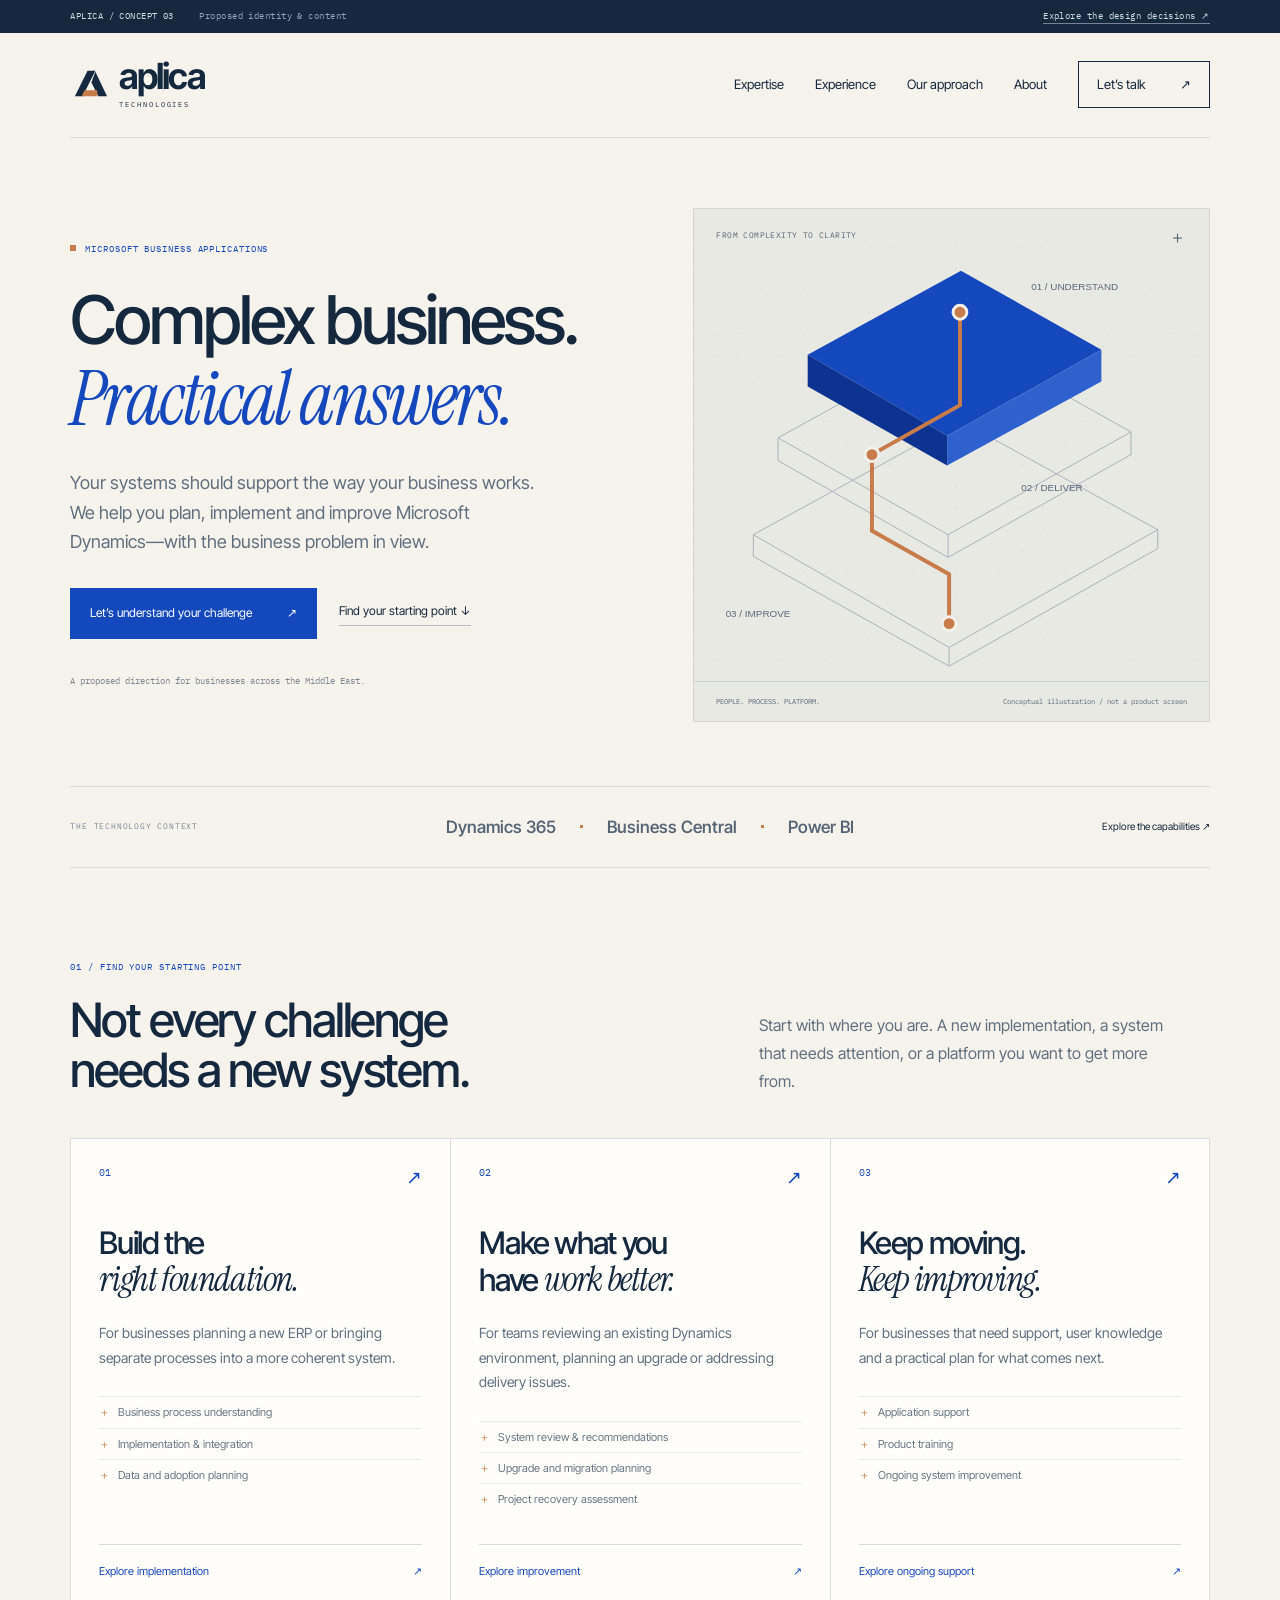
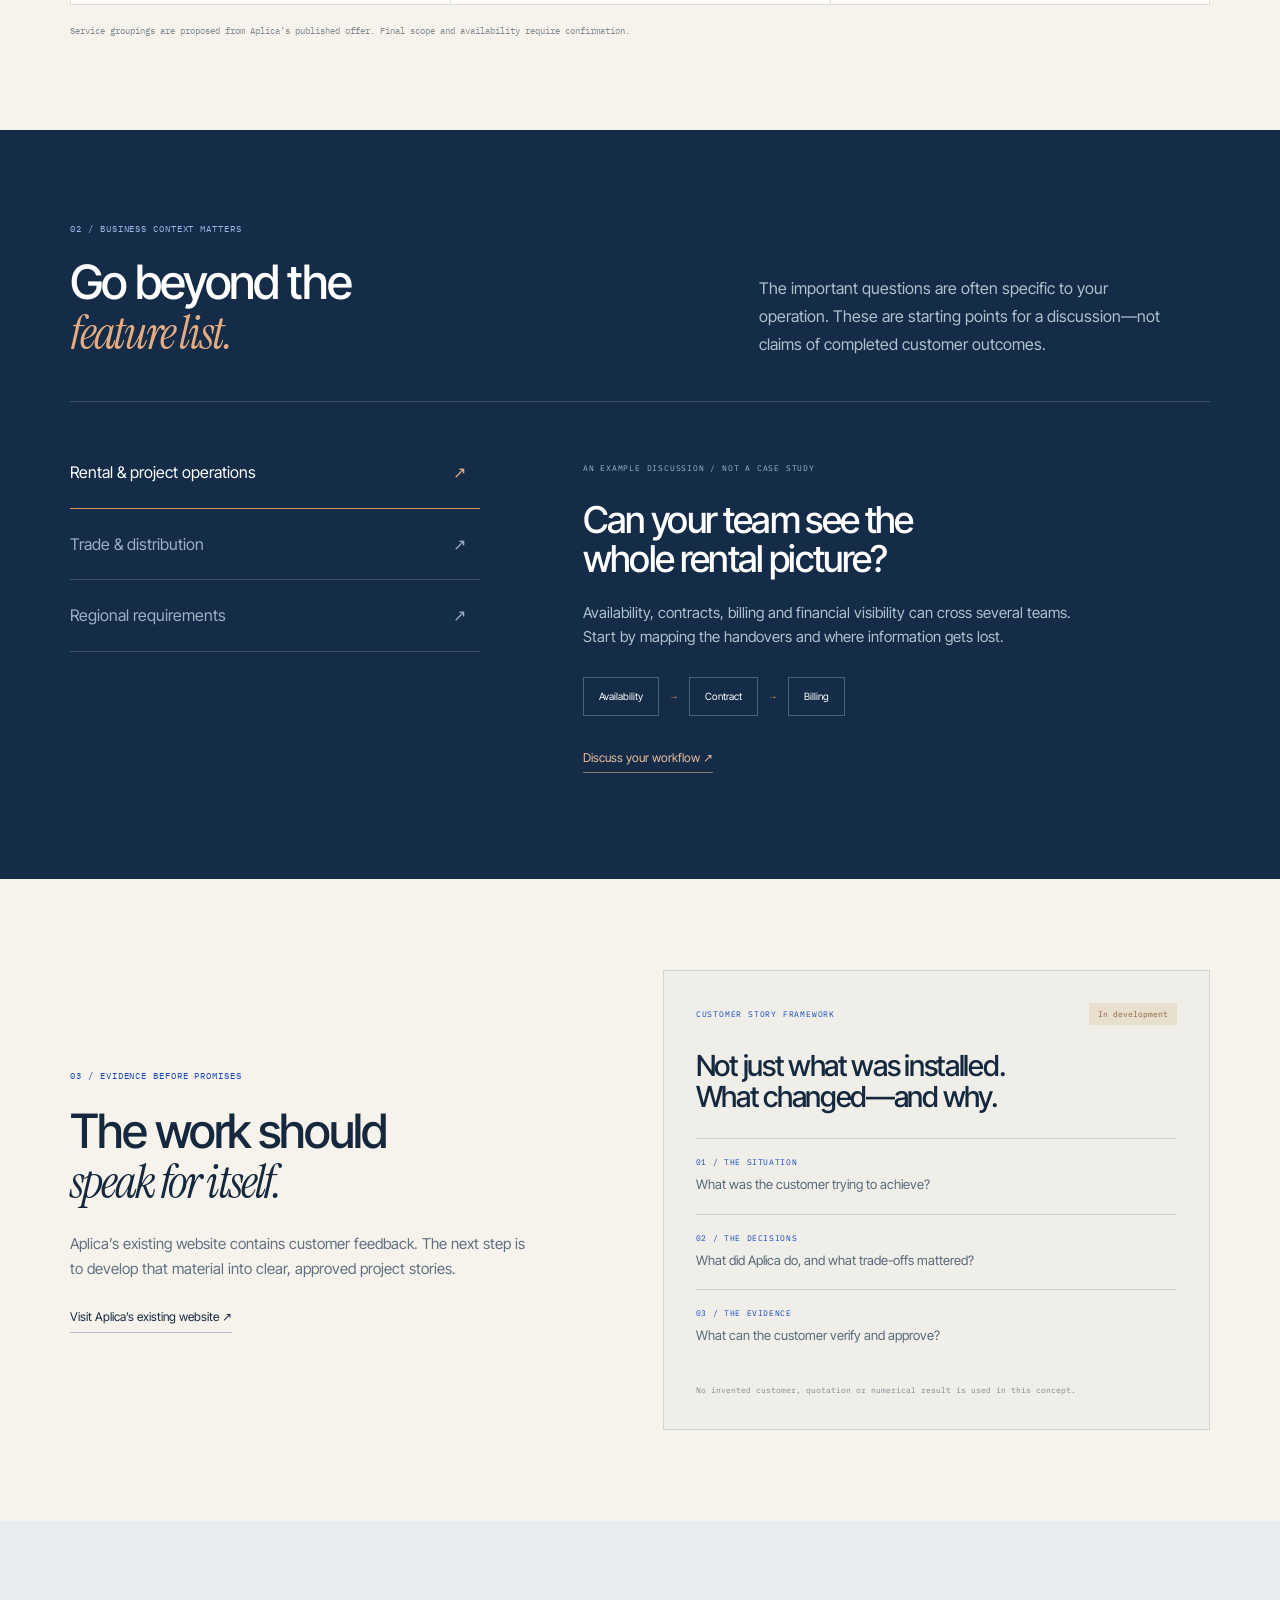
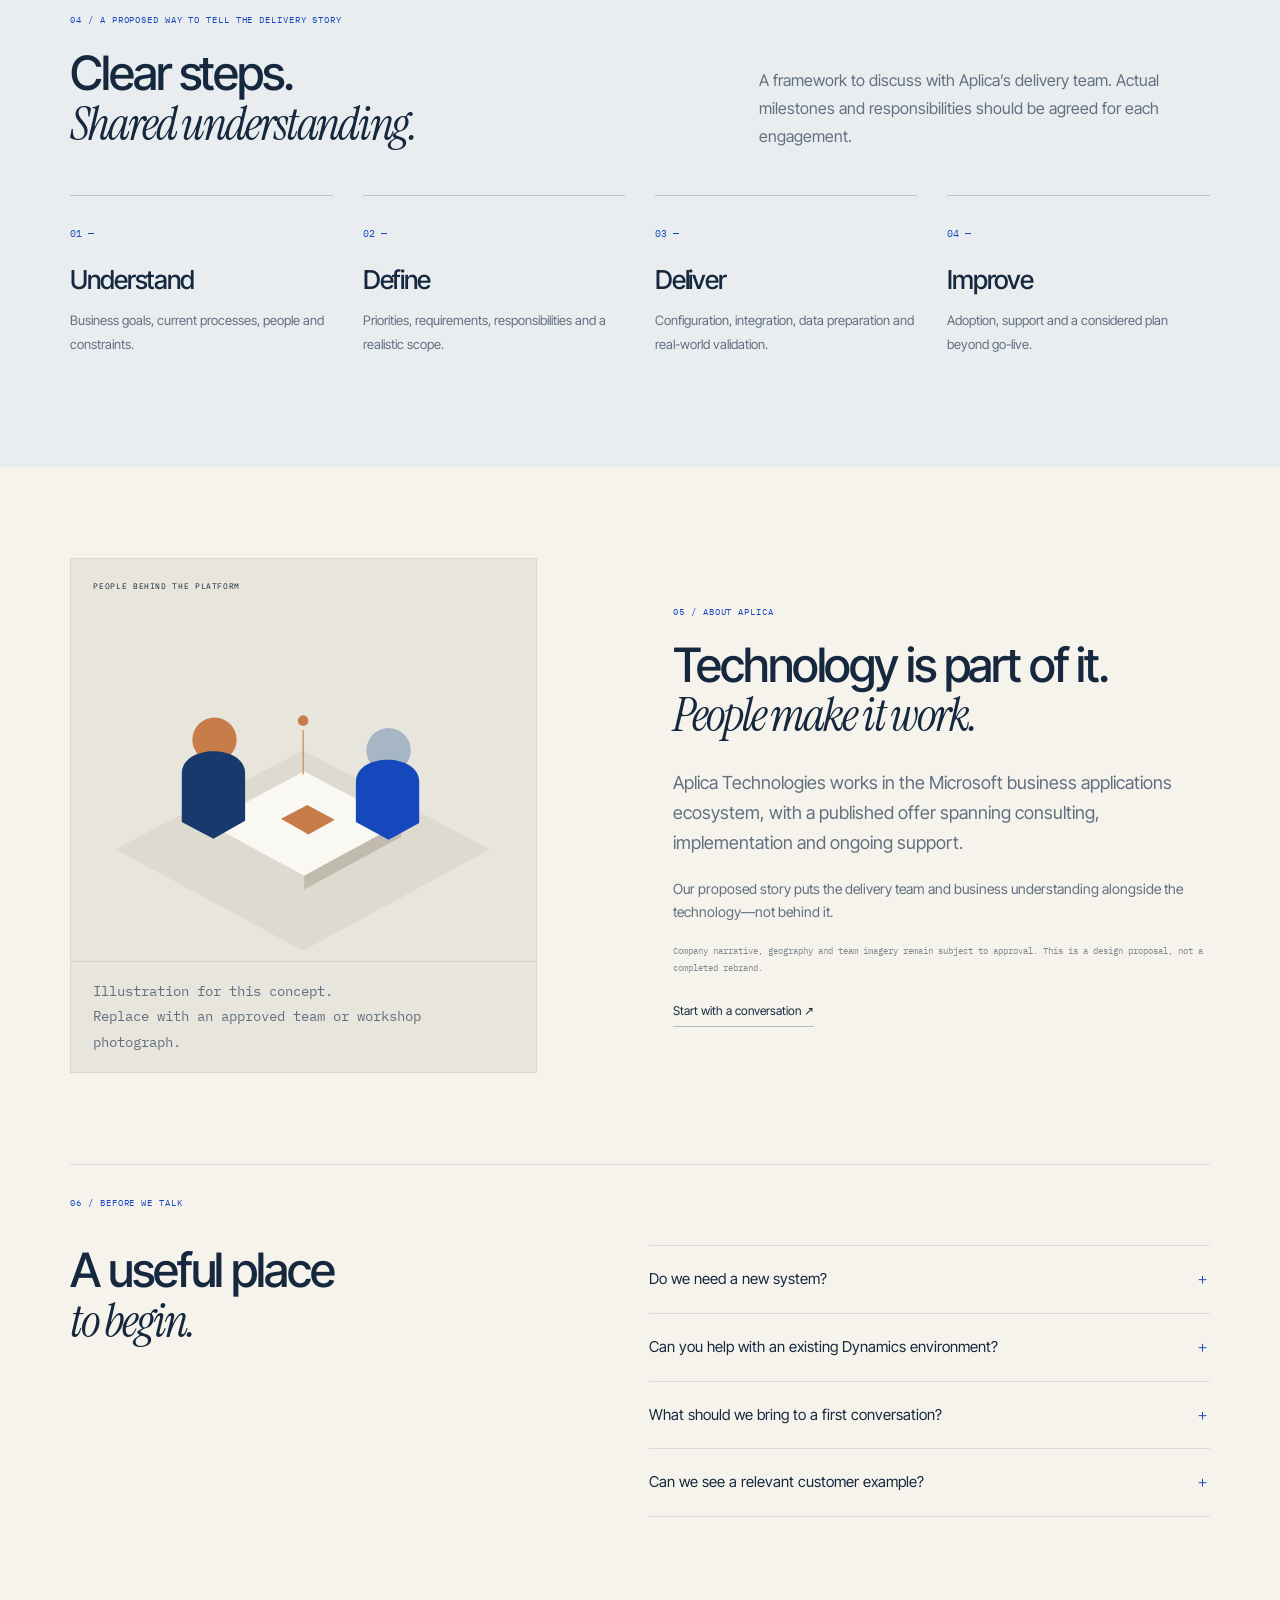
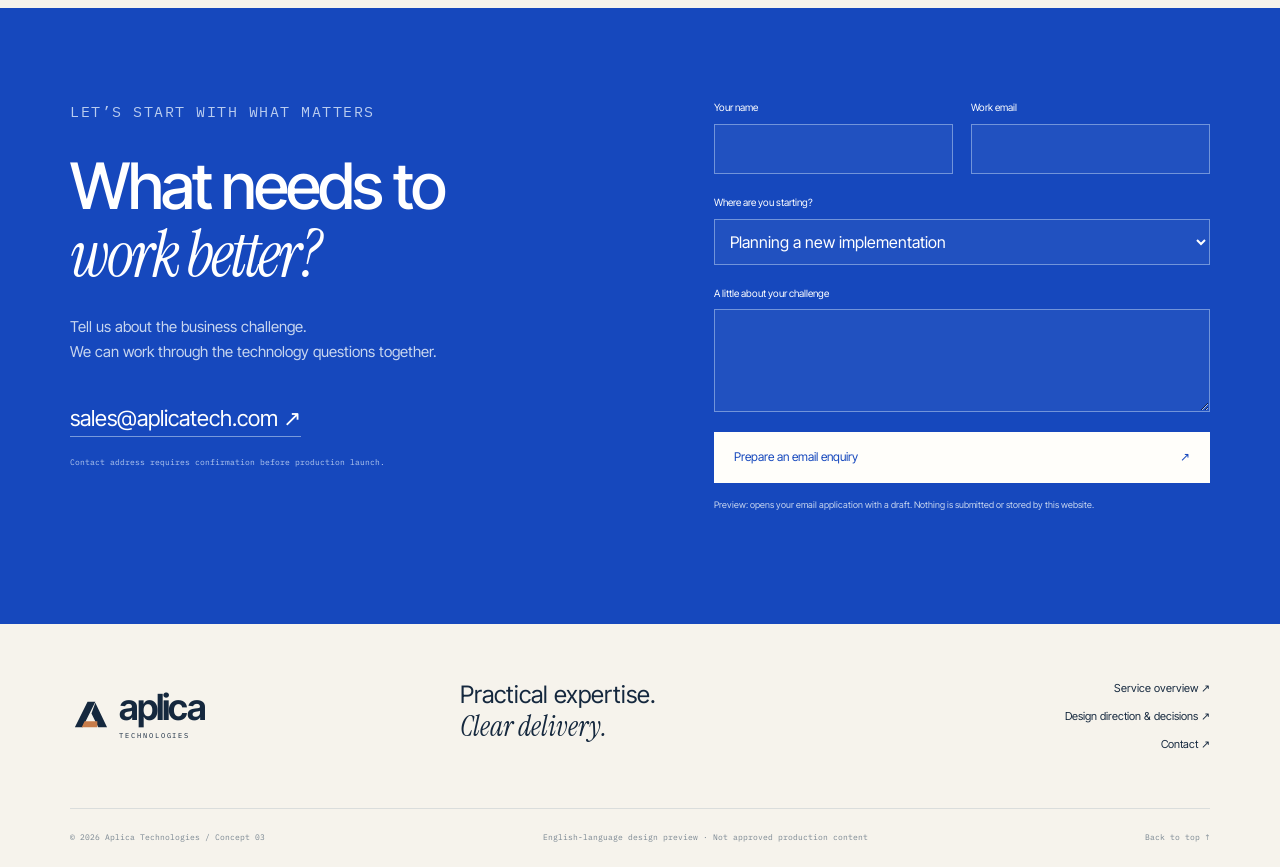
==== commit e0988914: "Concept 03: practical expertise identity, service journeys and documented design rationale" ====
--- a/index.html
+++ b/index.html
@@ -1,13 +1,14 @@
-<!DOCTYPE html><html lang="en"><head><meta charset="utf-8"><meta name="viewport" content="width=device-width,initial-scale=1"><title>Aplica Technologies — Business systems, working together</title><meta name="robots" content="noindex,nofollow"><meta name="description" content="An exploratory website direction for Aplica Technologies. Microsoft business applications, implementation and ongoing support."><link rel="stylesheet" href="styles.css"><script defer src="script.js"></script></head><body><a class="skip" href="#main">Skip to content</a>
-<div class="preview">DESIGN PREVIEW <span>Proposed positioning and service scope · subject to client approval</span></div>
-<header><a class="brand" href="#home" aria-label="Aplica Technologies home"><span class="brand-icon">a<span></span></span><span>aplica<span class="brand-small">TECHNOLOGIES</span></span></a><button class="menu" aria-expanded="false" aria-controls="navigation">Menu</button><nav id="navigation" aria-label="Main navigation"><a href="#expertise">Our expertise</a><a href="#approach">How we work</a><a href="#stories">Client stories</a><a href="#about">About Aplica</a><a class="button small" href="#contact">Let’s talk <span>↗</span></a></nav></header>
-<main id="main"><section class="hero" id="home"><div class="hero-copy"><p class="eyebrow"><span class="dot"></span> BUSINESS APPLICATIONS. HUMAN UNDERSTANDING.</p><h1>Your business is connected.<br>Your systems<br>should be, too.</h1><p class="lead">Bring finance, operations and customer relationships into a clearer picture—with Microsoft business applications built around how your people work.</p><div class="hero-actions"><a class="button" href="#contact">Talk through your challenge <span>↗</span></a><a class="text-link" href="#expertise">Explore our expertise <span>↓</span></a></div><p class="location">A Middle East focus. An India delivery perspective.</p></div><div class="hero-visual" role="img" aria-label="Illustration of disconnected finance, operations and customer systems coming together around a shared business view"><div class="visual-head"><span>A MORE CONNECTED BUSINESS</span><span class="visual-status">● &nbsp; THE POSSIBLE STATE</span></div><div class="orbit orbit-one"></div><div class="orbit orbit-two"></div><div class="system finance"><span class="system-icon">₹</span><div><small>UNDERSTAND</small><strong>Finance</strong><p>One view of the numbers.</p></div></div><div class="system operations"><span class="system-icon">⊞</span><div><small>COORDINATE</small><strong>Operations</strong><p>Less friction between teams.</p></div></div><div class="system customers"><span class="system-icon">◎</span><div><small>RELATE</small><strong>Customers</strong><p>Context at every conversation.</p></div></div><div class="hub"><span class="hub-symbol">a</span><strong>Your business.<br>A shared view.</strong></div><div class="visual-bottom"><span>PEOPLE → PROCESS → PLATFORM</span><span>Conceptual illustration, not a product interface</span></div></div></section>
-<div class="platform-strip"><span>OUR TECHNOLOGY FOCUS</span><strong>Microsoft Dynamics 365</strong><strong>Business Central</strong><strong>Power Platform</strong><strong>Microsoft Azure</strong></div>
-<section class="section challenges"><div class="section-label">01 / START WITH THE BUSINESS</div><div class="split"><h2>Better technology starts<br>with better questions.</h2><p class="intro">A new system is rarely the whole answer. First, we need to understand what is slowing your business down.</p></div><div class="challenge-grid"><article><span>01</span><h3>Too many versions<br>of the truth?</h3><p>When finance and operations rely on separate spreadsheets, even a simple question can take too long to answer.</p></article><article><span>02</span><h3>Processes your team<br>has outgrown?</h3><p>Manual handovers and repeated data entry can become a barrier as your business becomes more complex.</p></article><article><span>03</span><h3>A platform that needs<br>a fresh perspective?</h3><p>Sometimes the next step is not a replacement. It is understanding how to get more from what you already have.</p></article></div></section>
-<section class="section expertise" id="expertise"><div class="section-label">02 / OUR EXPERTISE</div><div class="split"><h2>The right capabilities.<br>A joined-up approach.</h2><p class="intro">Explore where a more connected business platform could help. We’ll establish the right scope together—not start with a software shopping list.</p></div><div class="services"><article class="service featured"><div class="service-top"><span>01 / BUSINESS MANAGEMENT</span><span>↗</span></div><h3>Finance &amp;<br>operations</h3><p>Connect the processes that keep your business moving, from financial management to day-to-day operations.</p><div class="tags"><span>Dynamics 365</span><span>Business Central</span></div><a href="#contact" data-topic="Finance and operations">Discuss your business systems <span>↗</span></a></article><article class="service"><div class="service-top"><span>02 / CUSTOMER EXPERIENCE</span><span>↗</span></div><h3>Customer<br>relationships</h3><p>Give teams better context across customer conversations, sales activity and service processes.</p><div class="tags"><span>Dynamics 365</span><span>CRM</span></div><a href="#contact" data-topic="Customer relationships">Explore your customer journey <span>↗</span></a></article><article class="service"><div class="service-top"><span>03 / BUSINESS ENABLEMENT</span><span>↗</span></div><h3>Automation &amp;<br>connected data</h3><p>Explore practical ways to reduce repetitive work and bring useful information closer to decisions.</p><div class="tags"><span>Power Platform</span><span>Azure</span></div><a href="#contact" data-topic="Automation and connected data">Identify an opportunity <span>↗</span></a></article></div><p class="editor-note">Preview note: final service names, product coverage and delivery capabilities require Aplica’s approval.</p></section>
-<section class="section approach" id="approach"><div><div class="section-label">03 / HOW WE WORK</div><h2>Understand first.<br>Build with purpose.<br>Stay involved.</h2><p class="intro">A proposed delivery story that puts business understanding, collaboration and adoption before technology for its own sake.</p><a class="text-link" href="#contact">Start a conversation <span>↗</span></a></div><div class="steps"><article><span>01</span><div><h3>Listen &amp; map</h3><p>Understand the business goals, current workflows and the people who use them.</p></div></article><article><span>02</span><div><h3>Define &amp; prioritise</h3><p>Agree what matters most, what success looks like and a realistic scope.</p></div></article><article><span>03</span><div><h3>Configure &amp; validate</h3><p>Work through the requirements, test real scenarios and involve the users.</p></div></article><article><span>04</span><div><h3>Adopt &amp; improve</h3><p>Prepare people for change and plan what happens beyond the go-live date.</p></div></article></div></section>
-<section class="section stories" id="stories"><div class="section-label">04 / EXPERIENCE, MADE VISIBLE</div><div class="split"><h2>Real work deserves<br>a real story.</h2><p class="intro">The most useful proof is specific: a customer’s challenge, the decisions made together and an outcome they can stand behind.</p></div><div class="story-panel"><div class="story-graphic" aria-hidden="true"><span class="story-line"></span><div class="story-block b1"></div><div class="story-block b2"></div><div class="story-block b3"></div><span class="story-caption">THE CHALLENGE → THE CHANGE → THE OUTCOME</span></div><div class="story-copy"><p class="eyebrow">CUSTOMER STORIES / IN DEVELOPMENT</p><h3>There’s a story<br>behind every system.</h3><p>We’re making space for approved customer stories—not anonymous success claims or invented numbers.</p><p>For this preview, case studies will be developed through interviews with Aplica’s delivery team and participating customers.</p><span class="pending">Awaiting interviews, evidence and customer permission</span></div></div></section>
-<section class="section about" id="about"><div class="section-label">05 / ABOUT APLICA</div><div class="about-grid"><div><h2>Technology expertise.<br>A business perspective.</h2><p class="intro">Aplica Technologies works in the Microsoft business applications ecosystem. This proposed website focuses on the questions businesses ask before choosing an implementation partner.</p><p>Our next step is to tell the company’s story in its own words: the people, the experience and the approach behind the work.</p><a class="text-link" href="#contact">Get to know Aplica <span>↗</span></a></div><aside class="photo-space"><span class="frame-corner tl"></span><span class="frame-corner br"></span><span class="photo-icon" aria-hidden="true">▧</span><h3>The people behind the work.</h3><p>Reserved for an authentic team or workshop photograph.</p><small>ART DIRECTION PLACEHOLDER · NOT STOCK PHOTOGRAPHY</small></aside></div></section>
-<section class="section faq"><div class="section-label">06 / BEFORE WE TALK</div><div class="split"><h2>A few useful<br>starting points.</h2><div class="questions"><details><summary>Do we need to replace our current systems?<span>+</span></summary><p>Not necessarily. Start by mapping the business problems and existing landscape. A review can help distinguish process changes, improvements to current tools and genuine replacement needs.</p></details><details><summary>What should we prepare for an initial discussion?<span>+</span></summary><p>A short description of your business, current systems, main challenges and desired outcomes is a good start. You do not need a finished technical specification.</p></details><details><summary>How are scope and timing established?<span>+</span></summary><p>They should follow an assessment of requirements, integrations, data readiness, user needs and dependencies. This preview intentionally makes no fixed implementation-time promise.</p></details><details><summary>Can we see relevant customer examples?<span>+</span></summary><p>Ask about examples relevant to your situation. Published stories and references should only be shared once the evidence and customer permissions are confirmed.</p></details></div></div></section>
-<section class="contact section" id="contact"><div><p class="eyebrow">LET’S START WITH YOUR BUSINESS</p><h2>What would you<br>like to work better?</h2><p>Tell us a little about the challenge. Start with the business problem—not the product name.</p><a class="contact-email" href="mailto:sales@aplicatech.com">sales@aplicatech.com ↗</a><small>Opens your email application. No enquiry is sent by this preview.</small></div><form id="enquiry" novalidate><label for="name">Your name</label><input id="name" name="name" autocomplete="name" required><label for="email">Work email</label><input id="email" name="email" type="email" autocomplete="email" required><label for="message">What would you like to improve?</label><textarea id="message" name="message" rows="3" required></textarea><button class="button" type="submit">Prepare email enquiry <span>↗</span></button><p class="form-note">Preview only: validates your details and opens an email draft. It does not submit to a CRM.</p><p id="form-status" role="status" aria-live="polite"></p></form></section>
-</main><footer><div class="footer-top"><a class="brand" href="#home"><span class="brand-icon">a<span></span></span><span>aplica<span class="brand-small">TECHNOLOGIES</span></span></a><p>Business systems.<br>Working together.</p><div><a href="#expertise">Our expertise</a><a href="#approach">How we work</a><a href="#contact">Contact</a></div></div><div class="footer-bottom"><span>© <span id="year"></span> Aplica Technologies · Design concept</span><span>English-language preview · Not a production website</span><button id="review-notes">About this preview ↗</button></div></footer><dialog id="notes"><button id="close-notes" aria-label="Close preview notes">×</button><p class="eyebrow">CONCEPT 02</p><h2>A clearer starting point.</h2><p>This concept responds to the client meeting: a blue-led identity, a simpler structure, a Middle East focus and a place for authentic customer evidence.</p><p>The wordmark is a typographic placeholder, not an approved new logo. Service scope, positioning, process and contact details require final approval. No client results, certifications, partner tiers or testimonials are claimed.</p><p>Photography and case studies await approved assets. This is static HTML/CSS/JS; a production WordPress implementation, SEO migration, legal content and live form integration are separate work.</p></dialog></body></html>
+<!doctype html>
+<html lang="en"><head><meta charset="utf-8"><meta name="viewport" content="width=device-width,initial-scale=1"><meta name="robots" content="noindex,nofollow"><meta name="description" content="A proposed website direction for Aplica Technologies: practical Microsoft Dynamics expertise, clear delivery and business understanding."><title>Aplica — Practical expertise. Clear delivery.</title><link rel="stylesheet" href="styles.css"><script src="script.js" defer></script></head>
+<body><a class="skip" href="#main">Skip to content</a><div class="review-bar"><span>APLICA / CONCEPT 03 <b>Proposed identity &amp; content</b></span><a href="direction.html">Explore the design decisions ↗</a></div>
+<header class="header"><a href="./" class="brand" aria-label="Aplica Technologies home"><svg class="brand-mark" viewBox="0 0 40 40" aria-hidden="true"><path d="M5 32 18 6h8L13 32Z" fill="currentColor"/><path d="m22 18 7 14h9L26 7Z" fill="currentColor"/><path d="M15 26h13v6H12Z" fill="#C77C4A"/></svg><span>aplica<small>TECHNOLOGIES</small></span></a><button class="menu-toggle" aria-expanded="false" aria-controls="navigation">Menu <span>＋</span></button><nav id="navigation" aria-label="Main navigation"><a href="#expertise">Expertise</a><a href="#experience">Experience</a><a href="#approach">Our approach</a><a href="#about">About</a><a href="#contact" class="nav-contact">Let’s talk <span>↗</span></a></nav></header>
+<main id="main"><section class="hero wrap"><div class="hero-copy"><p class="eyebrow"><span class="square"></span> MICROSOFT BUSINESS APPLICATIONS</p><h1>Complex business.<br><em>Practical answers.</em></h1><p class="hero-intro">Your systems should support the way your business works. We help you plan, implement and improve Microsoft Dynamics—with the business problem in view.</p><div class="actions"><a class="button" href="#contact">Let’s understand your challenge <span>↗</span></a><a class="underlink" href="#expertise">Find your starting point ↓</a></div><p class="hero-foot">A proposed direction for businesses across the Middle East.</p></div><div class="hero-art"><div class="art-top"><span>FROM COMPLEXITY TO CLARITY</span><span class="cross">＋</span></div><svg viewBox="0 0 520 440" role="img" aria-labelledby="art-title art-desc"><title id="art-title">A structured path through a complex business landscape</title><desc id="art-desc">Three architectural layers represent business understanding, platform delivery and ongoing improvement. An orange line connects them. This is a conceptual diagram, not a software interface.</desc><defs><pattern id="grid" width="22" height="22" patternUnits="userSpaceOnUse"><circle cx="1" cy="1" r=".7" fill="#8794a6" opacity=".25"/></pattern></defs><rect width="520" height="440" fill="url(#grid)"/><g fill="none" stroke="#a9b3bf" stroke-width="1"><path d="m60 292 210-115 199 110-211 119Z"/><path d="M60 292v22l198 111 211-119v-19M258 406v19"/><path d="M85 194 270 92l172 96-185 104Z"/><path d="M85 194v23l172 98 185-104v-23M257 292v23"/></g><path d="m115 110 155-85 142 80-156 87Z" fill="#1648BD"/><path d="M115 110v32l141 80v-30Z" fill="#0e3290"/><path d="m256 192 156-87v32l-156 85Z" fill="#2e60ce"/><path d="M269 67v94l-89 50v77l78 44v50" stroke="#C77C4A" stroke-width="4" fill="none"/><g fill="#C77C4A" stroke="#f3f0e9" stroke-width="3"><circle cx="269" cy="67" r="7"/><circle cx="180" cy="211" r="7"/><circle cx="258" cy="382" r="7"/></g><g font-family="Arial,sans-serif" font-size="10" fill="#59677b"><text x="341" y="45">01 / UNDERSTAND</text><text x="331" y="248">02 / DELIVER</text><text x="32" y="375">03 / IMPROVE</text></g></svg><div class="art-bottom"><span>PEOPLE. PROCESS. PLATFORM.</span><span>Conceptual illustration / not a product screen</span></div></div></section>
+<div class="platform-band wrap"><span class="eyebrow">THE TECHNOLOGY CONTEXT</span><div><span>Dynamics 365</span><i></i><span>Business Central</span><i></i><span>Power BI</span></div><a href="services.html">Explore the capabilities ↗</a></div>
+<section class="section wrap" id="expertise"><div class="section-heading"><div><p class="eyebrow">01 / FIND YOUR STARTING POINT</p><h2>Not every challenge<br>needs a new system.</h2></div><p class="section-intro">Start with where you are. A new implementation, a system that needs attention, or a platform you want to get more from.</p></div><div class="path-grid"><article class="path-card"><div class="card-index">01 <span>↗</span></div><h3>Build the<br><em>right foundation.</em></h3><p>For businesses planning a new ERP or bringing separate processes into a more coherent system.</p><ul><li>Business process understanding</li><li>Implementation &amp; integration</li><li>Data and adoption planning</li></ul><a href="services.html#implement">Explore implementation <span>↗</span></a></article><article class="path-card"><div class="card-index">02 <span>↗</span></div><h3>Make what you<br>have <em>work better.</em></h3><p>For teams reviewing an existing Dynamics environment, planning an upgrade or addressing delivery issues.</p><ul><li>System review &amp; recommendations</li><li>Upgrade and migration planning</li><li>Project recovery assessment</li></ul><a href="services.html#improve">Explore improvement <span>↗</span></a></article><article class="path-card"><div class="card-index">03 <span>↗</span></div><h3>Keep moving.<br><em>Keep improving.</em></h3><p>For businesses that need support, user knowledge and a practical plan for what comes next.</p><ul><li>Application support</li><li>Product training</li><li>Ongoing system improvement</li></ul><a href="services.html#support">Explore ongoing support <span>↗</span></a></article></div><p class="scope-note">Service groupings are proposed from Aplica’s published offer. Final scope and availability require confirmation.</p></section>
+<section class="experience section" id="experience"><div class="wrap"><div class="section-heading"><div><p class="eyebrow">02 / BUSINESS CONTEXT MATTERS</p><h2>Go beyond the<br><em>feature list.</em></h2></div><p class="section-intro">The important questions are often specific to your operation. These are starting points for a discussion—not claims of completed customer outcomes.</p></div><div class="scenario-layout"><div class="scenario-tabs" role="tablist" aria-label="Business scenarios"><button id="tab-rental" role="tab" aria-controls="panel-rental" aria-selected="true" tabindex="0">Rental &amp; project operations <span>↗</span></button><button id="tab-trade" role="tab" aria-controls="panel-trade" aria-selected="false" tabindex="-1">Trade &amp; distribution <span>↗</span></button><button id="tab-regional" role="tab" aria-controls="panel-regional" aria-selected="false" tabindex="-1">Regional requirements <span>↗</span></button></div><div class="scenario-panels"><article id="panel-rental" role="tabpanel" aria-labelledby="tab-rental" tabindex="0"><span class="mini-label">AN EXAMPLE DISCUSSION / NOT A CASE STUDY</span><h3>Can your team see the<br>whole rental picture?</h3><p>Availability, contracts, billing and financial visibility can cross several teams. Start by mapping the handovers and where information gets lost.</p><div class="workflow"><span>Availability</span><b>→</b><span>Contract</span><b>→</b><span>Billing</span></div><a href="#contact" class="underlink" data-topic="rental and project operations">Discuss your workflow ↗</a></article><article id="panel-trade" role="tabpanel" aria-labelledby="tab-trade" tabindex="0" hidden><span class="mini-label">AN EXAMPLE DISCUSSION / NOT A CASE STUDY</span><h3>What happens between<br>an order and fulfilment?</h3><p>Explore how purchasing, inventory, sales and finance share information—and which manual steps create uncertainty.</p><div class="workflow"><span>Purchase</span><b>→</b><span>Stock</span><b>→</b><span>Fulfilment</span></div><a href="#contact" class="underlink" data-topic="trade and distribution">Discuss your workflow ↗</a></article><article id="panel-regional" role="tabpanel" aria-labelledby="tab-regional" tabindex="0" hidden><span class="mini-label">AN EXAMPLE DISCUSSION / NOT A CASE STUDY</span><h3>Local requirements.<br>Specific questions.</h3><p>Payroll and localisation requirements depend on the country, product and implementation. Establish the exact scope before making a platform decision.</p><div class="workflow"><span>Country</span><b>→</b><span>Requirements</span><b>→</b><span>Validation</span></div><a href="#contact" class="underlink" data-topic="regional requirements">Discuss your requirements ↗</a></article></div></div></div></section>
+<section class="section wrap proof"><div class="proof-heading"><p class="eyebrow">03 / EVIDENCE BEFORE PROMISES</p><h2>The work should<br><em>speak for itself.</em></h2><p>Aplica’s existing website contains customer feedback. The next step is to develop that material into clear, approved project stories.</p><a href="https://aplicatech.com/" target="_blank" rel="noopener" class="underlink">Visit Aplica’s existing website ↗</a></div><div class="evidence-card"><div class="evidence-top"><span class="mini-label">CUSTOMER STORY FRAMEWORK</span><span class="status">In development</span></div><h3>Not just what was installed.<br>What changed—and why.</h3><dl><div><dt>01 / THE SITUATION</dt><dd>What was the customer trying to achieve?</dd></div><div><dt>02 / THE DECISIONS</dt><dd>What did Aplica do, and what trade-offs mattered?</dd></div><div><dt>03 / THE EVIDENCE</dt><dd>What can the customer verify and approve?</dd></div></dl><p class="scope-note">No invented customer, quotation or numerical result is used in this concept.</p></div></section>
+<section class="approach section" id="approach"><div class="wrap"><div class="section-heading"><div><p class="eyebrow">04 / A PROPOSED WAY TO TELL THE DELIVERY STORY</p><h2>Clear steps.<br><em>Shared understanding.</em></h2></div><p class="section-intro">A framework to discuss with Aplica’s delivery team. Actual milestones and responsibilities should be agreed for each engagement.</p></div><div class="delivery-grid"><article><span>01 —</span><h3>Understand</h3><p>Business goals, current processes, people and constraints.</p></article><article><span>02 —</span><h3>Define</h3><p>Priorities, requirements, responsibilities and a realistic scope.</p></article><article><span>03 —</span><h3>Deliver</h3><p>Configuration, integration, data preparation and real-world validation.</p></article><article><span>04 —</span><h3>Improve</h3><p>Adoption, support and a considered plan beyond go-live.</p></article></div></div></section>
+<section class="section wrap about" id="about"><div class="portrait-art" role="img" aria-label="Editorial illustration representing people working through a shared business problem"><div class="portrait-label">PEOPLE BEHIND THE PLATFORM</div><svg viewBox="0 0 440 330" aria-hidden="true"><path d="m42 224 178-94 177 94-177 96Z" fill="#dedad0"/><path d="m129 199 92-49 92 49-92 50Z" fill="#faf8f2"/><path d="m221 249 92-50v13l-92 50Z" fill="#c1bbaf"/><circle cx="136" cy="120" r="21" fill="#c77c4a"/><path d="M105 198v-46c0-28 60-28 60 0v45l-30 17Z" fill="#17396b"/><circle cx="301" cy="130" r="21" fill="#a7b6c5"/><path d="M270 198v-38c0-28 60-28 60 0v39l-29 16Z" fill="#1648bd"/><path d="m199 195 25-13 26 14-25 14Z" fill="#c77c4a"/><path d="m220 153 0-42" stroke="#c77c4a"/><circle cx="220" cy="102" r="5" fill="#c77c4a"/></svg><p>Illustration for this concept.<br>Replace with an approved team or workshop photograph.</p></div><div><p class="eyebrow">05 / ABOUT APLICA</p><h2>Technology is part of it.<br><em>People make it work.</em></h2><p class="large-copy">Aplica Technologies works in the Microsoft business applications ecosystem, with a published offer spanning consulting, implementation and ongoing support.</p><p>Our proposed story puts the delivery team and business understanding alongside the technology—not behind it.</p><p class="scope-note">Company narrative, geography and team imagery remain subject to approval. This is a design proposal, not a completed rebrand.</p><a href="#contact" class="underlink">Start with a conversation ↗</a></div></section>
+<section class="section wrap faq"><p class="eyebrow">06 / BEFORE WE TALK</p><div class="faq-layout"><h2>A useful place<br><em>to begin.</em></h2><div><details><summary>Do we need a new system?<span>＋</span></summary><p>Not necessarily. Start with the business problem and current landscape. An assessment can help distinguish process changes, system improvements and replacement needs.</p></details><details><summary>Can you help with an existing Dynamics environment?<span>＋</span></summary><p>Aplica publicly lists audit, migration, project recovery and support services. Discuss your product version, current issues and responsibilities to establish whether the team is a fit.</p></details><details><summary>What should we bring to a first conversation?<span>＋</span></summary><p>A description of your business, existing systems, main challenges and desired changes. You do not need a completed technical specification.</p></details><details><summary>Can we see a relevant customer example?<span>＋</span></summary><p>Ask for a reference relevant to your situation. Any project information or customer introduction should be shared subject to permission and confidentiality.</p></details></div></div></section>
+<section class="contact section" id="contact"><div class="wrap contact-grid"><div><p class="eyebrow">LET’S START WITH WHAT MATTERS</p><h2>What needs to<br><em>work better?</em></h2><p>Tell us about the business challenge.<br>We can work through the technology questions together.</p><a href="mailto:sales@aplicatech.com" class="email">sales@aplicatech.com ↗</a><p class="scope-note">Contact address requires confirmation before production launch.</p></div><form id="enquiry" novalidate><div class="form-row"><div><label for="name">Your name</label><input id="name" name="name" autocomplete="name" required maxlength="100"></div><div><label for="email">Work email</label><input id="email" name="email" type="email" autocomplete="email" required maxlength="180"></div></div><label for="topic">Where are you starting?</label><select id="topic" name="topic"><option>Planning a new implementation</option><option>Improving an existing system</option><option>Looking for support</option><option>Something else</option></select><label for="message">A little about your challenge</label><textarea id="message" name="message" rows="3" required maxlength="3000"></textarea><button type="submit" class="button light">Prepare an email enquiry <span>↗</span></button><p class="form-note">Preview: opens your email application with a draft. Nothing is submitted or stored by this website.</p><p id="form-status" role="status" aria-live="polite"></p></form></div></section></main>
+<footer class="wrap"><div class="footer-main"><a href="./" class="brand"><svg class="brand-mark" viewBox="0 0 40 40" aria-hidden="true"><path d="M5 32 18 6h8L13 32Zm17-14 7 14h9L26 7Z" fill="currentColor"/><path d="M15 26h13v6H12Z" fill="#c77c4a"/></svg><span>aplica<small>TECHNOLOGIES</small></span></a><p>Practical expertise.<br><em>Clear delivery.</em></p><div><a href="services.html">Service overview ↗</a><a href="direction.html">Design direction &amp; decisions ↗</a><a href="#contact">Contact ↗</a></div></div><div class="footer-bottom"><span>© <span id="year"></span> Aplica Technologies / Concept 03</span><span>English-language design preview · Not approved production content</span><a href="#main">Back to top ↑</a></div></footer></body></html>
--- a/styles.css
+++ b/styles.css
@@ -1,2 +1,3 @@
-@font-face{font-family:Inter;src:url('assets/fonts/inter-tight-variable-latin.woff2')}*{box-sizing:border-box}html{scroll-behavior:smooth;scroll-padding-top:100px}body{margin:0;color:#142743;background:#fff;font-family:Inter,Arial,sans-serif;font-size:16px;line-height:1.6}a{color:inherit;text-decoration:none}button,input,textarea{font:inherit}button,a,input,textarea,summary{outline-offset:5px}button:focus-visible,a:focus-visible,input:focus-visible,textarea:focus-visible,summary:focus-visible{outline:3px solid #eb9b29}h1,h2,h3,p{margin-top:0}h1,h2,h3{line-height:1.08;letter-spacing:-.045em;font-weight:550}h1{font-size:clamp(44px,4.4vw,70px);margin:22px 0 25px}h2{font-size:clamp(34px,3.3vw,50px);margin-bottom:25px}h3{font-size:27px}p{color:#5a687b}main,footer{overflow:hidden}.preview{background:#102c56;color:#fff;font-size:10px;letter-spacing:.12em;padding:9px 5.5%;display:flex;gap:24px}.preview span{opacity:.7;letter-spacing:.03em}header{height:98px;display:flex;align-items:center;justify-content:space-between;padding:0 5.5%;border-bottom:1px solid #e8ecf2;background:white;position:relative;z-index:5}.brand{display:flex;align-items:center;gap:10px;font-weight:650;font-size:35px;letter-spacing:-.07em;line-height:1}.brand-small{display:block;font-size:8px;letter-spacing:.26em;margin-top:7px}.brand-icon{font-size:46px;color:#1960d3;position:relative;line-height:1}.brand-icon span{position:absolute;width:8px;height:8px;background:#36bcbe;border-radius:50%;right:-2px;top:7px}nav{display:flex;align-items:center;gap:28px;font-size:13px;font-weight:550}.button{display:inline-flex;justify-content:space-between;align-items:center;gap:30px;background:#205bd5;color:white;border:0;padding:16px 22px;font-size:14px;font-weight:550;cursor:pointer}.button:hover{background:#1547ac}.button.small{padding:12px 18px}.menu{display:none}.hero{display:grid;grid-template-columns:1.06fr 1fr;gap:4%;padding:66px 5.5% 64px;background:#f5f8fd}.eyebrow{font-size:10px;letter-spacing:.13em;font-weight:650;color:#315b91;display:flex;align-items:center;gap:8px}.dot{width:6px;height:6px;background:#2470df;border-radius:50%}.lead{font-size:18px;line-height:1.65;max-width:490px}.hero-actions{display:flex;align-items:center;gap:24px;margin:32px 0}.text-link{font-size:13px;font-weight:600;display:inline-flex;gap:20px;border-bottom:1px solid #9daec5;padding-bottom:7px}.location{font-size:11px;margin:38px 0 0;color:#738299}.hero-visual{position:relative;min-height:520px;background:#e8effb;border:1px solid #d7e2f4;overflow:hidden;background-image:radial-gradient(#c7d4e9 .8px,transparent .8px);background-size:20px 20px}.visual-head,.visual-bottom{position:absolute;left:22px;right:22px;display:flex;justify-content:space-between;gap:15px;font-size:8px;letter-spacing:.08em;color:#54709b}.visual-head{top:23px}.visual-status{color:#2d7a7c}.visual-bottom{bottom:20px;flex-direction:column;gap:3px}.visual-bottom span:last-child{letter-spacing:0;font-size:9px}.orbit{position:absolute;border:1px solid #bacbe6;border-radius:50%;width:340px;height:340px;left:50%;top:48%;transform:translate(-50%,-50%)}.orbit-two{width:440px;height:440px}.system{position:absolute;display:flex;gap:13px;align-items:center;padding:17px 20px;background:white;box-shadow:0 10px 30px #1639680c;border:1px solid #dce5f1;width:230px;z-index:2}.system small{font-size:8px;letter-spacing:.1em;color:#6d83a6;display:block}.system strong{font-size:18px;display:block;font-weight:550}.system p{font-size:10px;margin:3px 0 0}.system-icon{color:#2565cc;background:#eff4fc;width:37px;height:40px;display:grid;place-items:center;font-size:24px}.finance{top:15%;left:9%}.operations{top:42%;right:6%}.customers{bottom:16%;left:10%}.hub{position:absolute;top:40%;left:15%;color:#224f9a;font-size:13px;line-height:1.4}.hub-symbol{display:grid;place-items:center;width:54px;height:54px;background:#215cd4;color:white;border-radius:13px;font-size:42px;line-height:1;margin-bottom:10px}.hub strong{font-weight:500}.platform-strip{display:flex;align-items:center;justify-content:space-between;gap:25px;padding:30px 5.5%;border-bottom:1px solid #e1e7ef}.platform-strip>span{font-size:8px;letter-spacing:.12em;color:#7b889b}.platform-strip strong{font-size:16px;color:#62728a;font-weight:550}.section{padding:88px 5.5%}.section-label{font-size:9px;font-weight:600;color:#4571ac;letter-spacing:.13em;margin-bottom:32px}.split{display:grid;grid-template-columns:1.2fr 1fr;gap:11%;align-items:start;margin-bottom:36px}.intro{font-size:17px;line-height:1.7}.challenge-grid{display:grid;grid-template-columns:repeat(3,1fr);gap:5%;border-top:1px solid #dce4ef;padding-top:30px}.challenge-grid article>span{font-size:11px;color:#2870d7}.challenge-grid h3{font-size:25px;margin:21px 0 18px}.challenge-grid p{font-size:14px;max-width:310px}.expertise{background:#f4f7fc}.services{display:grid;grid-template-columns:repeat(3,1fr);gap:18px}.service{background:#fff;padding:28px;display:flex;flex-direction:column;min-height:380px;border:1px solid #e0e7f2}.service-top{display:flex;justify-content:space-between;font-size:9px;letter-spacing:.08em;color:#6582a7;margin-bottom:39px}.service h3{font-size:32px;margin-bottom:18px}.service p{font-size:14px}.tags{display:flex;gap:7px;flex-wrap:wrap;margin:12px 0 30px}.tags span{font-size:9px;background:#eff4fa;padding:5px 9px;color:#4e6a92}.service>a{border-top:1px solid #e1e8f2;padding-top:18px;font-size:11px;margin-top:auto;display:flex;justify-content:space-between}.featured{background:#174db0;color:white;border-color:#174db0}.featured p,.featured .service-top{color:#cedbf3}.featured .tags span{background:#2e60b9;color:#dce9ff}.featured>a{border-color:#4a71b9}.editor-note{font-size:10px;color:#77879e;margin:20px 0 0}.approach{display:grid;grid-template-columns:1fr 1fr;gap:15%}.approach .intro{max-width:390px}.steps article{display:flex;gap:26px;border-top:1px solid #dce4ef;padding:24px 0 13px}.steps article>span{font-size:11px;color:#2b70d7}.steps h3{font-size:24px;margin-bottom:10px}.steps p{font-size:14px}.stories{background:#edf4fc}.story-panel{display:grid;grid-template-columns:1fr 1fr;background:white;border:1px solid #dbe5f2}.story-graphic{background:#dce9fa;min-height:340px;position:relative;overflow:hidden}.story-line{position:absolute;width:500px;height:500px;border:1px solid #9ebbe2;border-radius:50%;left:-100px;top:-60px}.story-block{position:absolute;background:#a8c3ed;width:100px;height:160px;bottom:60px;transform:skewY(-12deg)}.b1{left:15%;height:85px;background:#bdd2f1}.b2{left:40%;height:145px}.b3{left:65%;height:220px;background:#326dd0}.story-caption{position:absolute;bottom:20px;left:24px;font-size:8px;letter-spacing:.1em;color:#396299}.story-copy{padding:42px}.story-copy h3{font-size:35px}.story-copy p{font-size:14px}.story-copy .eyebrow{font-size:9px}.pending{font-size:9px;color:#8b6329;border-left:2px solid #c19a5c;padding-left:10px;display:block;margin-top:25px}.about-grid{display:grid;grid-template-columns:1fr 1fr;gap:10%}.about-grid p:not(.intro){font-size:14px}.photo-space{background:#f2f4f7;border:1px solid #e0e5eb;min-height:320px;display:flex;flex-direction:column;justify-content:center;align-items:center;text-align:center;padding:40px;position:relative}.photo-space h3{font-size:22px;margin:15px 0}.photo-space p{max-width:240px}.photo-space small{font-size:8px;letter-spacing:.08em;color:#8390a2}.photo-icon{font-size:35px;color:#97abc5}.frame-corner{position:absolute;width:35px;height:35px;border-color:#abbdd5;border-style:solid}.tl{top:20px;left:20px;border-width:1px 0 0 1px}.br{bottom:20px;right:20px;border-width:0 1px 1px 0}.faq{border-top:1px solid #e6ebf2}.faq .split{margin-bottom:0}.questions details{border-top:1px solid #dbe3ee;padding:20px 0}.questions summary{list-style:none;cursor:pointer;display:flex;gap:15px;justify-content:space-between;font-size:15px;font-weight:550}.questions summary::-webkit-details-marker{display:none}.questions summary span{color:#2366ce}.questions details[open] summary span{transform:rotate(45deg)}.questions p{font-size:14px;margin:16px 0 0}.contact{background:#102f60;color:white;display:grid;grid-template-columns:1fr 1fr;gap:14%}.contact .eyebrow{color:#a2c4ff}.contact h2{font-size:52px}.contact p{color:#bfcee3;font-size:15px}.contact-email{font-size:20px;display:block;margin:30px 0 10px}.contact small{display:block;font-size:10px;color:#9db2d0}.contact form label{font-size:11px;display:block;margin-bottom:7px;color:#d1def0}.contact input,.contact textarea{width:100%;border:1px solid #577297;background:#ffffff08;color:white;padding:11px;margin-bottom:20px;border-radius:0}.contact .button{background:#fff;color:#174da9;width:100%;margin-top:6px}.contact p.form-note{font-size:10px;margin-top:14px}.contact #form-status{font-size:13px}footer{padding:50px 5.5% 20px}.footer-top{display:grid;grid-template-columns:1fr 1fr 1fr;align-items:start;padding-bottom:45px}.footer-top p{font-size:23px;line-height:1.3;letter-spacing:-.025em}.footer-top>div{display:flex;flex-direction:column;gap:7px;font-size:12px;align-items:flex-end}.footer-bottom{display:flex;justify-content:space-between;gap:15px;border-top:1px solid #e2e8f1;padding-top:20px;font-size:9px;color:#7c8ba1}.footer-bottom button{background:none;border:0;color:#42618d;padding:0;font-size:10px;cursor:pointer}dialog{max-width:580px;padding:45px;border:1px solid #d6e0ee;color:#142743}dialog::backdrop{background:#0c2449aa}dialog p{font-size:14px}dialog h2{font-size:34px}#close-notes{float:right;border:0;background:none;font-size:28px;cursor:pointer}.skip{position:fixed;top:-100px;left:20px;background:white;padding:15px;z-index:20}.skip:focus{top:10px}
-@media(min-width:1600px){header,.hero,.section,.platform-strip,footer{padding-left:max(5.5%,calc((100vw - 1400px)/2));padding-right:max(5.5%,calc((100vw - 1400px)/2))}}@media(max-width:1000px){nav{gap:16px;font-size:11px}.hero{gap:25px}.hero-visual{min-height:490px}.hero-actions{align-items:flex-start;flex-direction:column;gap:15px}.system{width:190px;padding:13px}.hub{left:8%}.finance{left:5%}.operations{right:3%}.customers{left:6%}.platform-strip{flex-wrap:wrap}.service{padding:22px}.service h3{font-size:28px}.section{padding-top:65px;padding-bottom:65px}.contact h2{font-size:44px}}@media(max-width:720px){header{height:80px}.preview{font-size:8px;gap:12px}.preview span{font-size:8px;letter-spacing:0}.brand{font-size:30px}.menu{display:block;background:none;border:1px solid #ccd9eb;padding:7px 13px;font-size:12px}nav{display:none;position:absolute;left:0;right:0;top:80px;background:white;padding:25px 6%;box-shadow:0 10px 20px #14345a18;align-items:stretch;font-size:15px}nav.open{display:flex;flex-direction:column}.hero{grid-template-columns:1fr;padding-top:40px;padding-bottom:35px}h1{font-size:47px;max-width:500px}.hero .eyebrow{font-size:8px}.lead{font-size:17px}.hero-actions{flex-direction:row;align-items:center;gap:16px}.hero-actions .button{font-size:11px;padding:15px;gap:12px}.hero-actions .text-link{font-size:11px;gap:10px}.location{margin-top:25px}.hero-visual{min-height:430px;margin-top:15px}.system{width:215px}.finance{left:9%}.operations{right:6%}.customers{left:10%}.hub{left:13%}.visual-head{font-size:7px}.platform-strip{gap:17px;padding-top:23px;padding-bottom:23px}.platform-strip>span{width:100%}.platform-strip strong{font-size:13px}.split,.approach,.about-grid,.contact{grid-template-columns:1fr;gap:25px}.split{margin-bottom:25px}.split h2{margin-bottom:0}h2{font-size:37px}.intro{font-size:16px}.section-label{margin-bottom:24px}.section{padding-top:55px;padding-bottom:55px}.challenge-grid{grid-template-columns:1fr;gap:20px}.challenge-grid article{border-bottom:1px solid #e0e7f0;padding-bottom:15px}.challenge-grid h3 br{display:none}.challenge-grid h3{margin-top:10px}.challenge-grid p{max-width:none}.services{grid-template-columns:1fr}.service{min-height:320px;padding:26px}.service-top{margin-bottom:25px}.service h3{font-size:32px}.service h3 br{display:none}.approach .intro{max-width:none}.steps{margin-top:10px}.story-panel{grid-template-columns:1fr}.story-graphic{min-height:270px}.story-copy{padding:28px}.b3{height:175px}.about-grid{gap:30px}.photo-space{min-height:290px}.contact{gap:35px}.contact h2{font-size:44px}.footer-top{grid-template-columns:1fr 1fr;gap:30px}.footer-top>div{grid-column:1/-1;flex-direction:row;justify-content:space-between}.footer-top p{font-size:20px}.footer-bottom{flex-direction:column;align-items:flex-start}dialog{margin:20px;padding:30px}}@media(prefers-reduced-motion:reduce){html{scroll-behavior:auto}}
+@font-face{font-family:Inter;src:url('assets/fonts/inter-tight-variable-latin.woff2');font-display:swap}@font-face{font-family:Instrument;src:url('assets/fonts/instrument-serif-normal-400-latin.woff2');font-display:swap}@font-face{font-family:Instrument;src:url('assets/fonts/instrument-serif-italic-400-latin.woff2');font-style:italic;font-display:swap}@font-face{font-family:Plex;src:url('assets/fonts/ibm-plex-mono-normal-400-latin.woff2');font-display:swap}:root{--paper:#F6F3EC;--white:#FFFEFA;--ink:#15283E;--blue:#1648BD;--copper:#C77C4A;--muted:#617080;--line:#DADDDC;--navy:#142C47;--serif:Instrument,Georgia,serif;--body:Inter,Arial,sans-serif;--mono:Plex,monospace}*{box-sizing:border-box}html{scroll-behavior:smooth;scroll-padding-top:85px}body{margin:0;font:16px/1.65 var(--body);color:var(--ink);background:var(--paper)}a{color:inherit;text-decoration:none}button,input,textarea,select{font:inherit}button,a,input,textarea,summary,select{outline-offset:5px}a:focus-visible,button:focus-visible,input:focus-visible,textarea:focus-visible,select:focus-visible,summary:focus-visible,[tabindex]:focus-visible{outline:3px solid var(--copper)}button{cursor:pointer}p{margin:0 0 20px;color:var(--muted)}h1,h2,h3{margin:0;font-weight:500;line-height:1.05;letter-spacing:-.045em}h1{font-size:clamp(48px,5.25vw,82px)}h2{font-size:clamp(38px,3.7vw,58px)}h3{font-size:32px}em{font-family:var(--serif);font-weight:400}main{overflow:hidden}.wrap{width:min(1280px,89%);margin-inline:auto}.review-bar{background:var(--ink);color:#d3dbe2;display:flex;justify-content:space-between;padding:9px 5.5%;font:9px/1.5 var(--mono);letter-spacing:.05em;gap:20px}.review-bar b{font-weight:400;color:#94a5b7;margin-left:20px}.review-bar a{border-bottom:1px solid #738498}.header{width:min(1280px,89%);margin:auto;height:105px;display:flex;justify-content:space-between;align-items:center;border-bottom:1px solid var(--line)}.brand{display:flex;align-items:center;gap:10px;color:var(--ink);line-height:.9}.brand-mark{width:39px;height:39px}.brand>span{font-size:36px;letter-spacing:-.055em;font-weight:650}.brand small{display:block;font:7px var(--mono);letter-spacing:.27em;margin-top:8px}.header nav{display:flex;gap:31px;font-size:13px;align-items:center}.header nav>a:not(.nav-contact){position:relative}.header nav>a:not(.nav-contact):hover{color:var(--blue)}.nav-contact{border:1px solid var(--ink);padding:12px 18px;display:flex;gap:35px}.nav-contact:hover{background:var(--ink);color:white}.menu-toggle{display:none}.hero{display:grid;grid-template-columns:1.12fr 1fr;gap:45px;padding-top:70px;padding-bottom:64px;align-items:center}.eyebrow,.mini-label{font:9px/1.7 var(--mono);letter-spacing:.1em;color:var(--blue)}.hero .eyebrow{display:flex;gap:9px;align-items:center;margin-bottom:29px}.square{width:6px;height:6px;background:var(--copper)}.hero h1 em{color:var(--blue);font-size:1.12em;line-height:1.12}.hero-intro{max-width:470px;font-size:18px;line-height:1.65;margin-top:28px}.actions{display:flex;align-items:center;gap:22px;flex-wrap:wrap;margin-top:31px}.button{background:var(--blue);border:0;color:white;display:inline-flex;align-items:center;justify-content:space-between;gap:35px;padding:16px 20px;font-size:12px;line-height:1.4;min-height:51px;transition:background .15s}.button:hover{background:#0e358c}.underlink{display:inline-block;font-size:12px;border-bottom:1px solid #b4bdc6;padding-bottom:5px}.underlink:hover{color:var(--blue);border-color:var(--blue)}.hero-foot{font:9px/1.6 var(--mono);margin:35px 0 0;color:#7f8992}.hero-art{background:#e9e9e3;border:1px solid #d5d8d7;position:relative}.hero-art>svg{display:block;width:100%;height:auto}.art-top,.art-bottom{display:flex;justify-content:space-between;font:8px/1.6 var(--mono);color:#536578;letter-spacing:.05em;padding:20px 22px;gap:15px}.art-top{padding-bottom:0}.cross{font-size:17px;line-height:1}.art-bottom{border-top:1px solid #cfd4d4;padding-block:14px;font-size:7px;letter-spacing:0}.platform-band{padding-top:26px;padding-bottom:26px;border-top:1px solid var(--line);border-bottom:1px solid var(--line);display:flex;align-items:center;justify-content:space-between;gap:20px}.platform-band .eyebrow{margin:0;font-size:8px;color:#788592}.platform-band>div{display:flex;align-items:center;gap:24px;font-size:17px;font-weight:550;color:#566575}.platform-band i{width:3px;height:3px;background:var(--copper)}.platform-band>a{font-size:10px}.section{padding-top:91px;padding-bottom:91px}.section-heading{display:grid;grid-template-columns:1.2fr 1fr;gap:13%;align-items:end;margin-bottom:43px}.section-heading .eyebrow{margin-bottom:21px}.section-intro{font-size:16px;line-height:1.75;margin:0;max-width:420px}.path-grid{display:grid;grid-template-columns:repeat(3,1fr);border:1px solid var(--line)}.path-card{padding:27px 28px 23px;background:var(--white);display:flex;flex-direction:column}.path-card+.path-card{border-left:1px solid var(--line)}.card-index{display:flex;justify-content:space-between;font:10px var(--mono);color:var(--blue);margin-bottom:37px}.card-index span{font:19px var(--body)}.path-card h3{font-size:31px;line-height:1.12;margin-bottom:22px}.path-card h3 em{font-size:1.13em}.path-card p{font-size:14px;line-height:1.75}.path-card ul{padding:0;list-style:none;margin:6px 0 30px;font-size:11px;color:#687685}.path-card li{padding:6px 0;border-top:1px solid #e9ece9}.path-card li:before{content:'＋';color:var(--copper);margin-right:8px}.path-card>a{display:flex;justify-content:space-between;font-size:11px;padding-top:17px;border-top:1px solid var(--line);margin-top:auto;color:var(--blue)}.path-card>a:hover{text-decoration:underline}.scope-note{font:9px/1.8 var(--mono);color:#7f898f;margin:18px 0 0}.experience{background:var(--navy);color:white}.experience .eyebrow{color:#9db9e7}.experience .section-intro{color:#b2c0ce}.experience h2 em{color:#e5ac82}.scenario-layout{display:grid;grid-template-columns:.85fr 1.3fr;gap:9%;border-top:1px solid #3c5065;padding-top:35px}.scenario-tabs{display:flex;flex-direction:column}.scenario-tabs button{background:none;border:0;border-bottom:1px solid #3c5065;color:#9db0c4;display:flex;justify-content:space-between;gap:20px;text-align:left;font-size:16px;padding:22px 14px 22px 0;min-height:68px}.scenario-tabs button[aria-selected=true]{color:white;border-bottom-color:#d49363}.scenario-tabs button[aria-selected=true] span{color:#e5ac82}.scenario-panels{padding:15px 0}.scenario-panels .mini-label{color:#9eb5cd;font-size:8px}.scenario-panels h3{font-size:37px;margin:22px 0}.scenario-panels p{color:#b2c0ce;font-size:15px;max-width:510px}.workflow{display:flex;gap:10px;align-items:center;margin:27px 0;font-size:10px}.workflow span{padding:10px 15px;border:1px solid #4b6178}.workflow b{color:#d49363;font-weight:400}.scenario-panels .underlink{color:#ebbf9d;border-color:#8b7465}.proof{display:grid;grid-template-columns:1fr 1.2fr;gap:12%;align-items:center}.proof-heading .eyebrow{margin-bottom:23px}.proof-heading h2{margin-bottom:25px}.proof-heading>p:not(.eyebrow){font-size:15px}.evidence-card{border:1px solid #cfd5d7;background:#efeee8;padding:32px}.evidence-top{display:flex;align-items:center;justify-content:space-between;gap:15px}.evidence-top .mini-label{font-size:8px}.status{font:8px var(--mono);color:#8c603f;background:#e9dfcf;padding:6px 9px}.evidence-card h3{font-size:29px;margin:26px 0}.evidence-card dl{margin:0}.evidence-card dl>div{padding:18px 0;border-top:1px solid #cfd5d7}.evidence-card dt{font:8px var(--mono);letter-spacing:.08em;color:var(--blue);margin-bottom:7px}.evidence-card dd{margin:0;font-size:13px;color:#586979}.evidence-card .scope-note{font-size:8px}.approach{background:#e9edf0}.delivery-grid{display:grid;grid-template-columns:repeat(4,1fr);gap:30px;margin-top:45px}.delivery-grid article{border-top:1px solid #b8c3cd;padding-top:22px}.delivery-grid span{font:10px var(--mono);color:var(--blue)}.delivery-grid h3{font-size:26px;margin:22px 0 16px}.delivery-grid p{font-size:13px;line-height:1.8}.about{display:grid;grid-template-columns:1fr 1.15fr;gap:12%;align-items:center}.portrait-art{background:#e8e5dc;border:1px solid #d8d7d0}.portrait-label{font:8px var(--mono);letter-spacing:.08em;padding:22px}.portrait-art svg{width:100%;display:block}.portrait-art>p{font:8px/1.8 var(--mono);padding:17px 22px;margin:0;border-top:1px solid #d1d1c9}.about h2{margin-bottom:27px}.large-copy{font-size:18px}.about p:not(.eyebrow):not(.large-copy):not(.scope-note){font-size:14px}.about .underlink{margin-top:25px}.faq{padding-top:0}.faq>.eyebrow{border-top:1px solid var(--line);padding-top:30px;margin-bottom:35px}.faq-layout{display:grid;grid-template-columns:1fr 1.3fr;gap:13%}details{border-top:1px solid var(--line);padding:21px 0}details:last-child{border-bottom:1px solid var(--line)}summary{cursor:pointer;list-style:none;display:flex;justify-content:space-between;gap:20px;font-size:15px}summary::-webkit-details-marker{display:none}summary span{color:var(--blue)}details[open] summary span{transform:rotate(45deg)}details p{font-size:14px;margin:17px 0 0}.contact{background:var(--blue);color:white}.contact-grid{display:grid;grid-template-columns:1fr 1fr;gap:13%}.contact .eyebrow{color:#b9ccef}.contact h2{font-size:64px;margin:27px 0}.contact p{color:#c8d6ef;font-size:15px}.contact .email{font-size:22px;display:inline-block;margin-top:15px;border-bottom:1px solid #7899db}.contact .scope-note{font-size:8px;color:#b4c9ef;max-width:330px}.contact label{display:block;font-size:10px;margin-bottom:8px}.contact input,.contact textarea,.contact select{display:block;width:100%;background:#ffffff0c;border:1px solid #7194da;border-radius:0;padding:11px;color:#fff;margin-bottom:20px}.contact select{appearance:auto}.contact option{background:#fff;color:var(--ink)}.form-row{display:grid;grid-template-columns:1fr 1fr;gap:18px}.button.light{background:var(--white);color:var(--blue);width:100%}.button.light:hover{background:#dfebff}.contact p.form-note{font:9px/1.7 var(--body);margin-top:14px;color:#c8d6ef}.contact #form-status{font-size:12px}.footer-main{display:grid;grid-template-columns:1fr 1fr 1fr;gap:30px;padding:55px 0}.footer-main>p{font-size:24px;line-height:1.3;color:var(--ink);margin:0}.footer-main>p em{font-size:1.15em}.footer-main>div{display:flex;flex-direction:column;gap:10px;align-items:flex-end;font-size:11px}.footer-bottom{display:flex;justify-content:space-between;gap:20px;border-top:1px solid var(--line);padding:22px 0;font:8px/1.7 var(--mono);color:#7a8792}.skip{position:fixed;top:-100px;left:20px;padding:15px;background:white;z-index:20}.skip:focus{top:10px}[hidden]{display:none!important}.page-hero{padding-top:65px;padding-bottom:60px;max-width:1000px}.page-hero h1{font-size:clamp(47px,5vw,75px);margin:24px 0}.page-hero>p:not(.eyebrow){font-size:19px;max-width:720px}.page-hero .underlink{margin-top:15px}.service-detail{display:grid;grid-template-columns:.6fr 1.4fr;gap:10%;padding:55px 0;border-top:1px solid var(--line)}.service-detail h2{font-size:43px;margin-bottom:25px}.service-detail h3{font-size:24px;margin:30px 0 15px}.service-detail ul{padding-left:20px;color:var(--muted);font-size:15px}.service-detail .eyebrow{position:sticky;top:25px}.service-detail .button{margin-top:15px}.rationale{max-width:1000px}.rationale section{padding:45px 0;border-top:1px solid var(--line)}.rationale h2{font-size:38px;margin-bottom:25px}.rationale h3{font-size:24px;margin:25px 0 15px}.rationale table{border-collapse:collapse;width:100%;font-size:13px}.rationale th,.rationale td{text-align:left;vertical-align:top;border-bottom:1px solid var(--line);padding:16px 16px 16px 0}.rationale th{font:9px var(--mono);color:var(--blue)}.rationale td:first-child{font-weight:600;width:24%}.rationale ul,.rationale ol{padding-left:23px;color:var(--muted)}.swatches{display:grid;grid-template-columns:repeat(5,1fr);gap:10px;margin:25px 0}.swatch{min-height:125px;padding:15px;display:flex;flex-direction:column;justify-content:flex-end;border:1px solid #cfd5d7;font:10px var(--mono)}.swatch small{font-size:8px;margin-top:7px}.decision-label{font:9px var(--mono);background:#e6e9e9;padding:10px 15px;display:inline-block;color:#506577}.source-links{font-size:12px}.source-links a{text-decoration:underline;word-break:break-word}
+@media(min-width:1550px){.hero{gap:65px}.hero-art{max-width:540px;justify-self:end}}@media(max-width:1050px){.header nav{gap:20px}.hero{gap:25px;padding-top:50px}h1{font-size:59px}.hero-intro{font-size:16px}.actions{gap:17px}.platform-band>div{gap:15px;font-size:14px}.platform-band .eyebrow{max-width:100px}.path-card{padding:23px 20px}.path-card h3{font-size:28px}.section-heading{gap:8%}.proof,.about{gap:7%}.scenario-layout{gap:6%}.section{padding-top:70px;padding-bottom:70px}.faq{padding-top:0}.contact h2{font-size:55px}.contact-grid{gap:8%}.hero-art .art-bottom{font-size:6px}.service-detail{gap:7%}}
+@media(max-width:720px){.wrap,.header{width:89%}.review-bar{font-size:7px;padding:9px 5.5%;gap:10px}.review-bar b{display:none}.review-bar a{white-space:nowrap}.header{height:83px;position:relative}.brand>span{font-size:31px}.brand-mark{width:33px;height:33px}.menu-toggle{display:flex;gap:20px;align-items:center;background:none;border:1px solid #b8c0c7;padding:8px 12px;font-size:12px}.header nav{display:none;position:absolute;top:82px;left:-6.2%;right:-6.2%;background:var(--paper);z-index:10;padding:26px 6%;box-shadow:0 12px 20px #142c4714;align-items:stretch;font-size:16px}.header nav.open{display:flex;flex-direction:column;gap:24px}.nav-contact{justify-content:space-between}.hero{grid-template-columns:1fr;padding-top:37px;padding-bottom:34px;gap:33px}h1{font-size:clamp(45px,9.5vw,62px);letter-spacing:-.05em}.hero .eyebrow{font-size:8px;margin-bottom:22px}.hero-intro{font-size:17px;margin-top:25px}.hero-foot{margin-top:25px;font-size:8px}.actions{gap:20px}.actions .button{font-size:11px;gap:22px}.actions .underlink{font-size:11px}.hero-art{max-width:510px;width:100%;justify-self:center}.art-top{padding-top:17px;font-size:8px}.art-bottom{font-size:7px!important}.platform-band{flex-wrap:wrap;padding-top:22px;padding-bottom:22px;gap:13px}.platform-band .eyebrow{max-width:none;flex-basis:100%;font-size:7px}.platform-band>div{font-size:13px;gap:13px}.platform-band>a{font-size:9px}.section{padding-top:55px;padding-bottom:55px}h2{font-size:41px}.section-heading{grid-template-columns:1fr;gap:25px;margin-bottom:30px}.section-heading .eyebrow{font-size:8px;margin-bottom:18px}.section-intro{font-size:15px;max-width:none}.path-grid{grid-template-columns:1fr}.path-card{padding:25px}.path-card+.path-card{border-left:0;border-top:1px solid var(--line)}.card-index{margin-bottom:23px}.path-card h3{font-size:33px}.path-card h3 br{display:none}.path-card p{font-size:15px}.path-card ul{font-size:12px;margin-bottom:23px}.path-card>a{font-size:12px}.scope-note{font-size:8px}.scenario-layout{grid-template-columns:1fr;gap:23px;padding-top:0}.scenario-tabs button{font-size:15px;padding-block:18px}.scenario-panels h3{font-size:35px}.scenario-panels .mini-label{font-size:7px}.workflow{gap:8px;font-size:9px;flex-wrap:wrap}.workflow span{padding:10px 12px}.proof{grid-template-columns:1fr;gap:30px}.proof-heading h2 br{display:none}.evidence-card{padding:23px}.evidence-card h3{font-size:28px}.evidence-top .mini-label{font-size:7px}.status{font-size:7px}.delivery-grid{grid-template-columns:1fr 1fr;gap:25px;margin-top:30px}.delivery-grid h3{font-size:26px;margin-top:17px}.delivery-grid p{font-size:13px}.about{grid-template-columns:1fr;gap:35px}.about>div:last-child{grid-row:1}.about h2{font-size:39px}.portrait-art{max-width:480px;width:100%}.portrait-art svg{max-height:300px}.faq{padding-top:0}.faq-layout{grid-template-columns:1fr;gap:30px}.faq>.eyebrow{font-size:8px}.faq-layout h2 br{display:none}.contact-grid{grid-template-columns:1fr;gap:35px}.contact h2{font-size:53px;margin-block:24px}.contact .eyebrow{font-size:8px}.contact .email{font-size:21px}.form-row{gap:12px}.footer-main{grid-template-columns:1fr 1fr;gap:25px;padding:40px 0}.footer-main>p{font-size:23px}.footer-main>div{grid-column:1/-1;align-items:flex-start;gap:12px}.footer-bottom{flex-direction:column;gap:12px;font-size:8px}.page-hero{padding-block:40px}.page-hero h1{font-size:46px}.page-hero>p:not(.eyebrow){font-size:17px}.service-detail{grid-template-columns:1fr;gap:5px;padding-block:35px}.service-detail h2{font-size:38px}.service-detail .eyebrow{position:static}.rationale h2{font-size:33px}.rationale section{padding-block:35px}.rationale table{font-size:11px}.rationale th,.rationale td{padding:12px 10px 12px 0}.swatches{grid-template-columns:repeat(3,1fr)}.swatch{min-height:105px;font-size:9px}}@media(prefers-reduced-motion:reduce){html{scroll-behavior:auto}*{transition:none!important}}
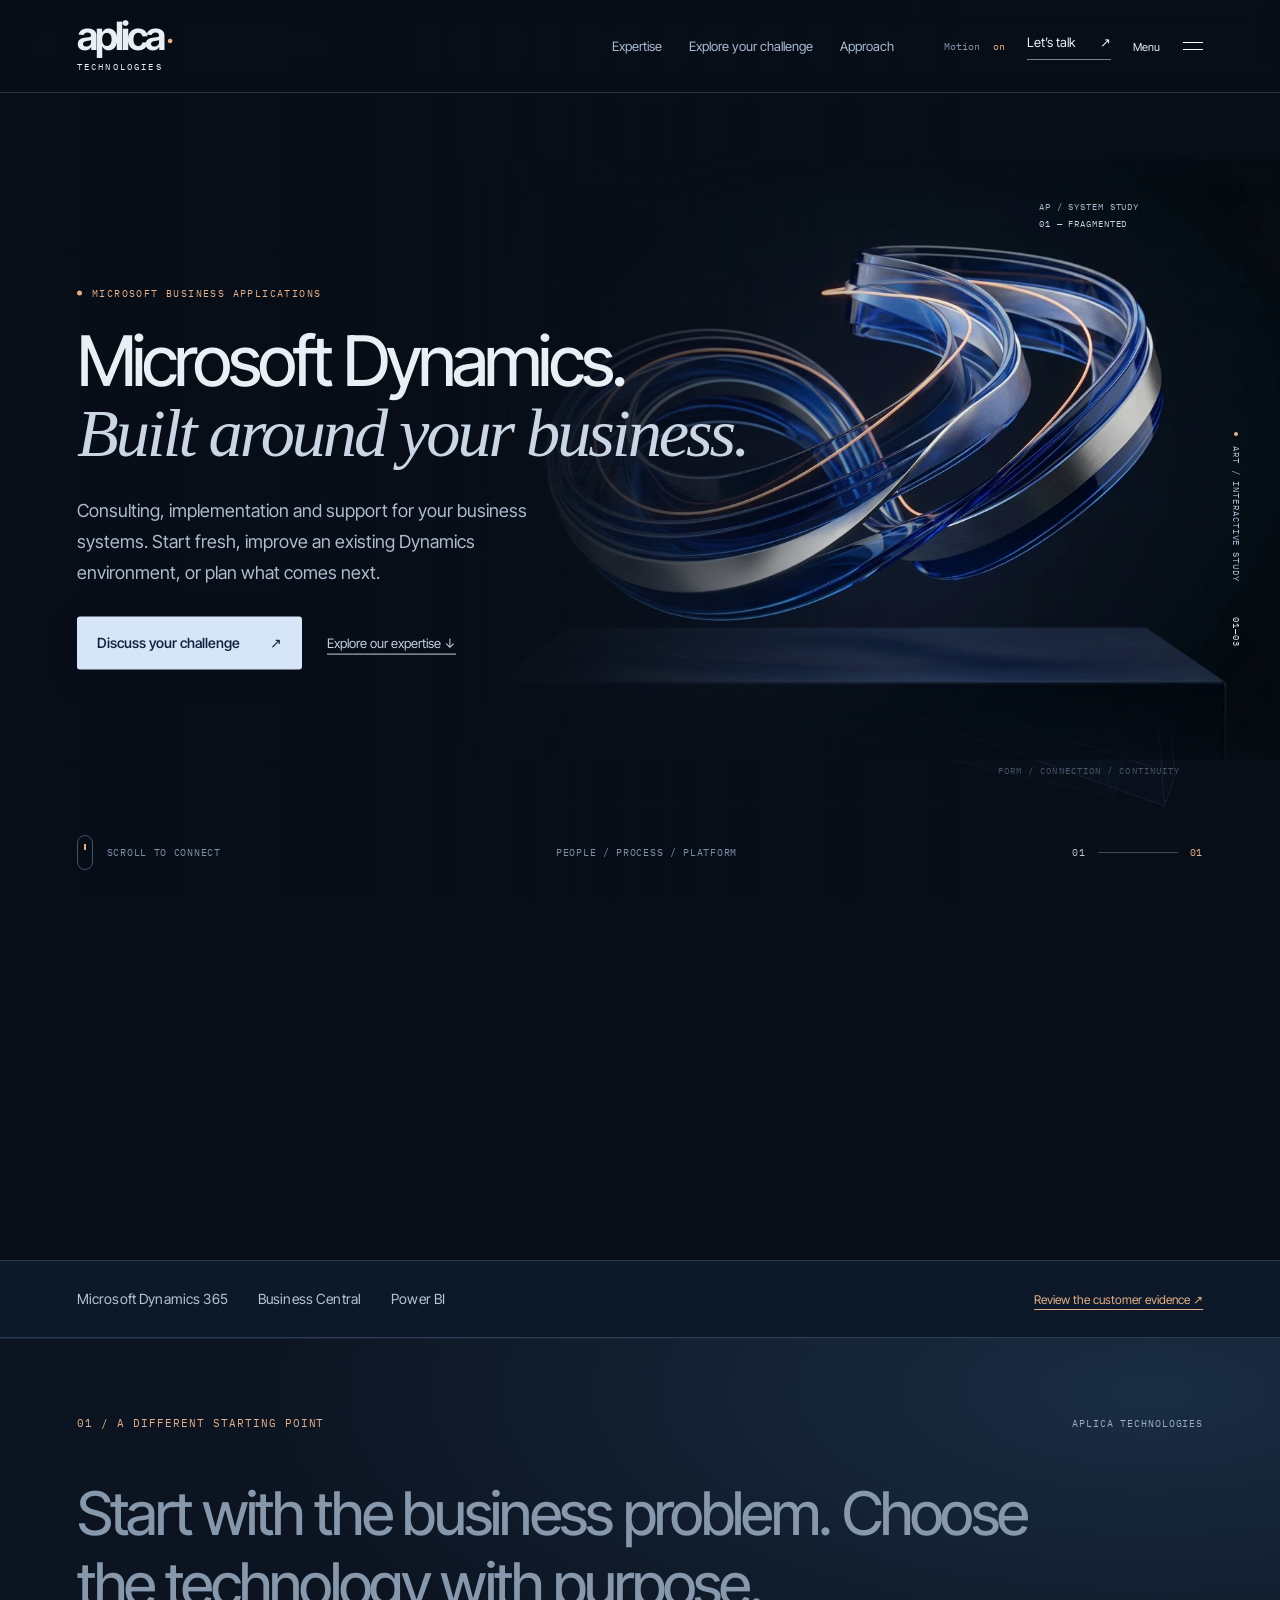
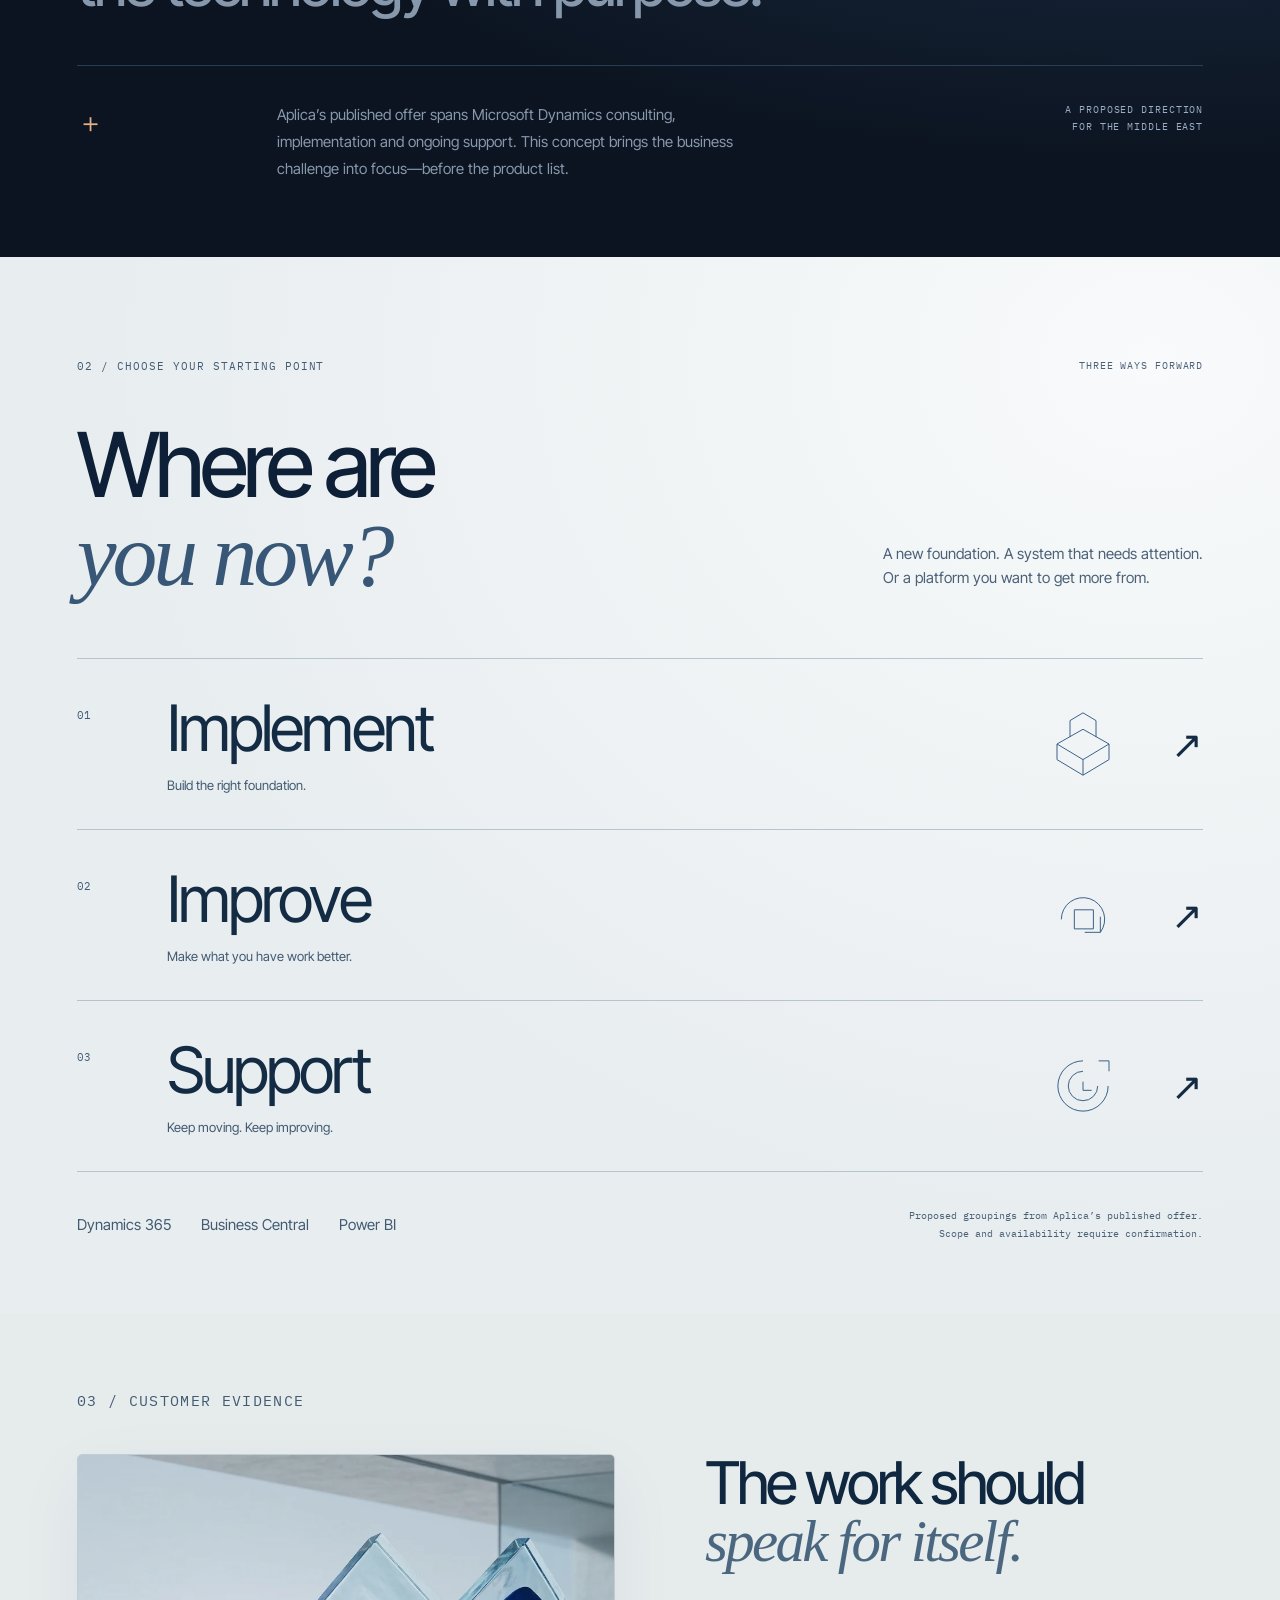
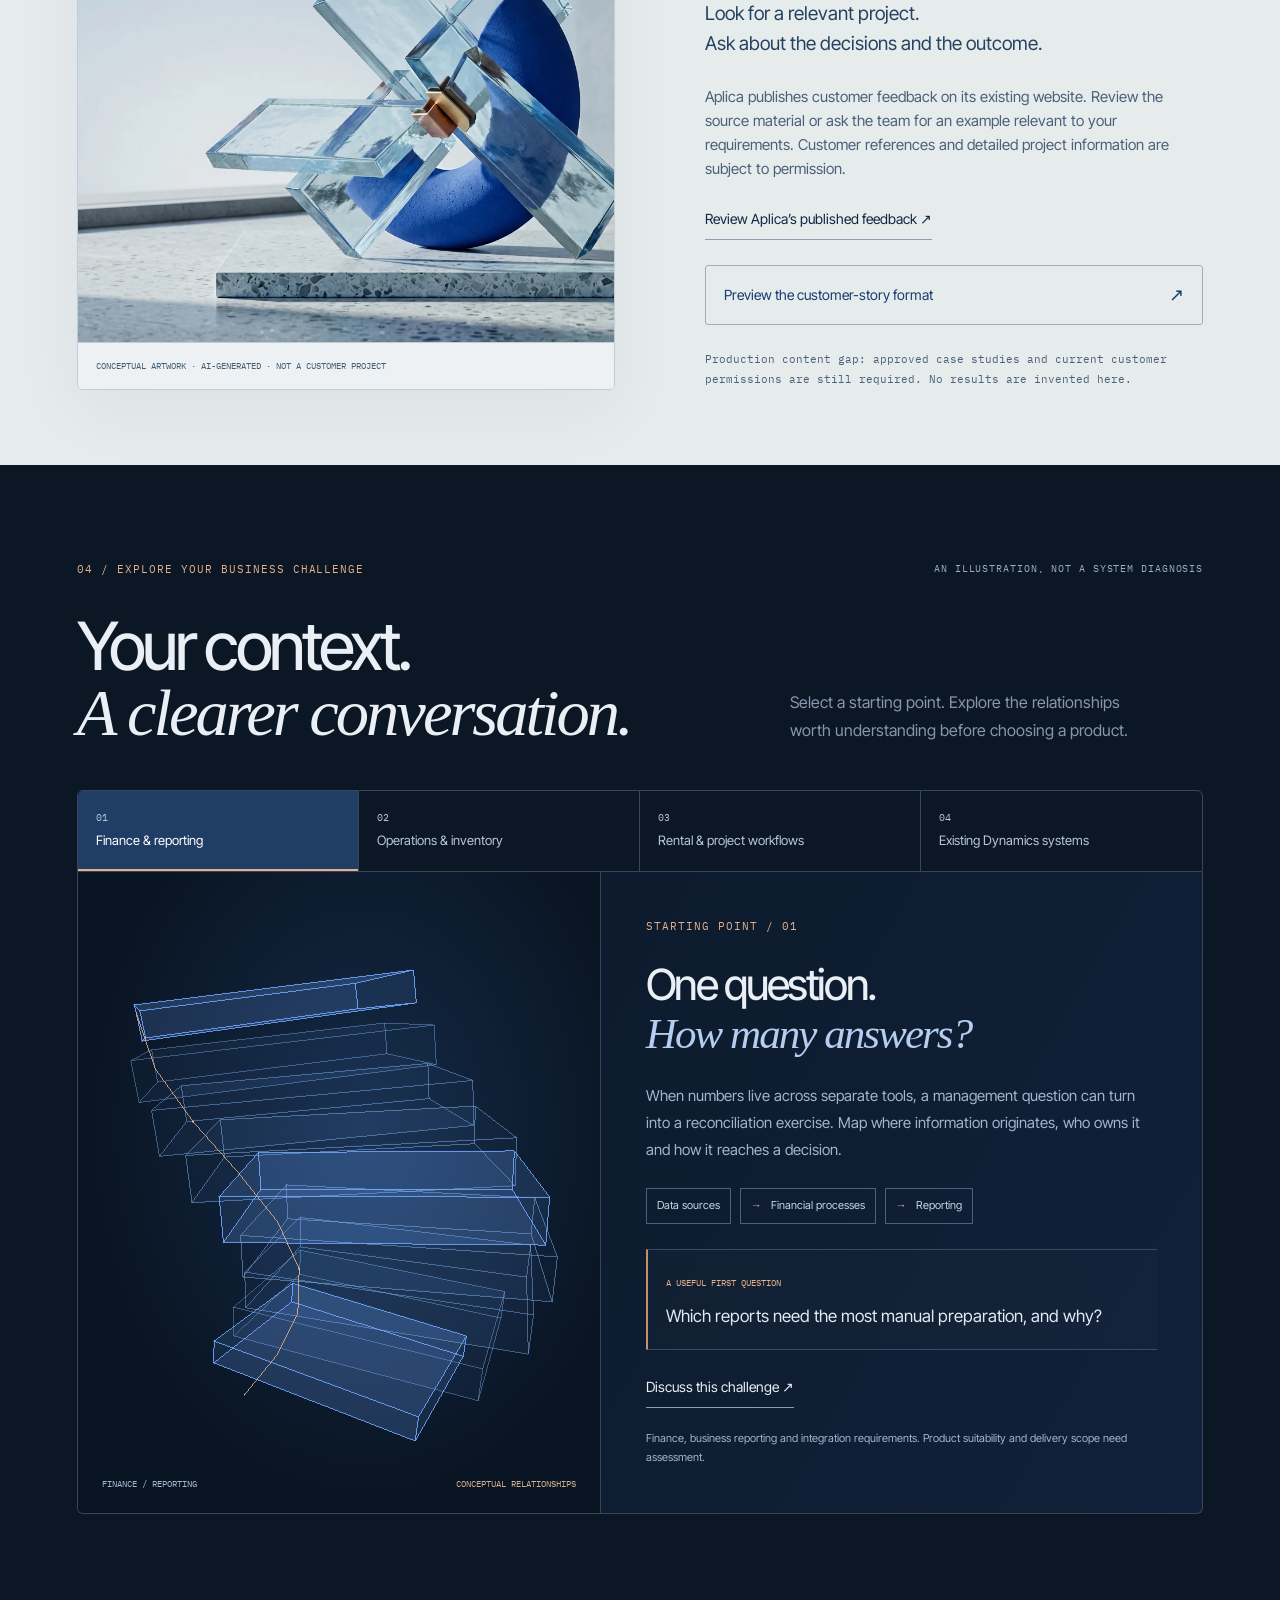
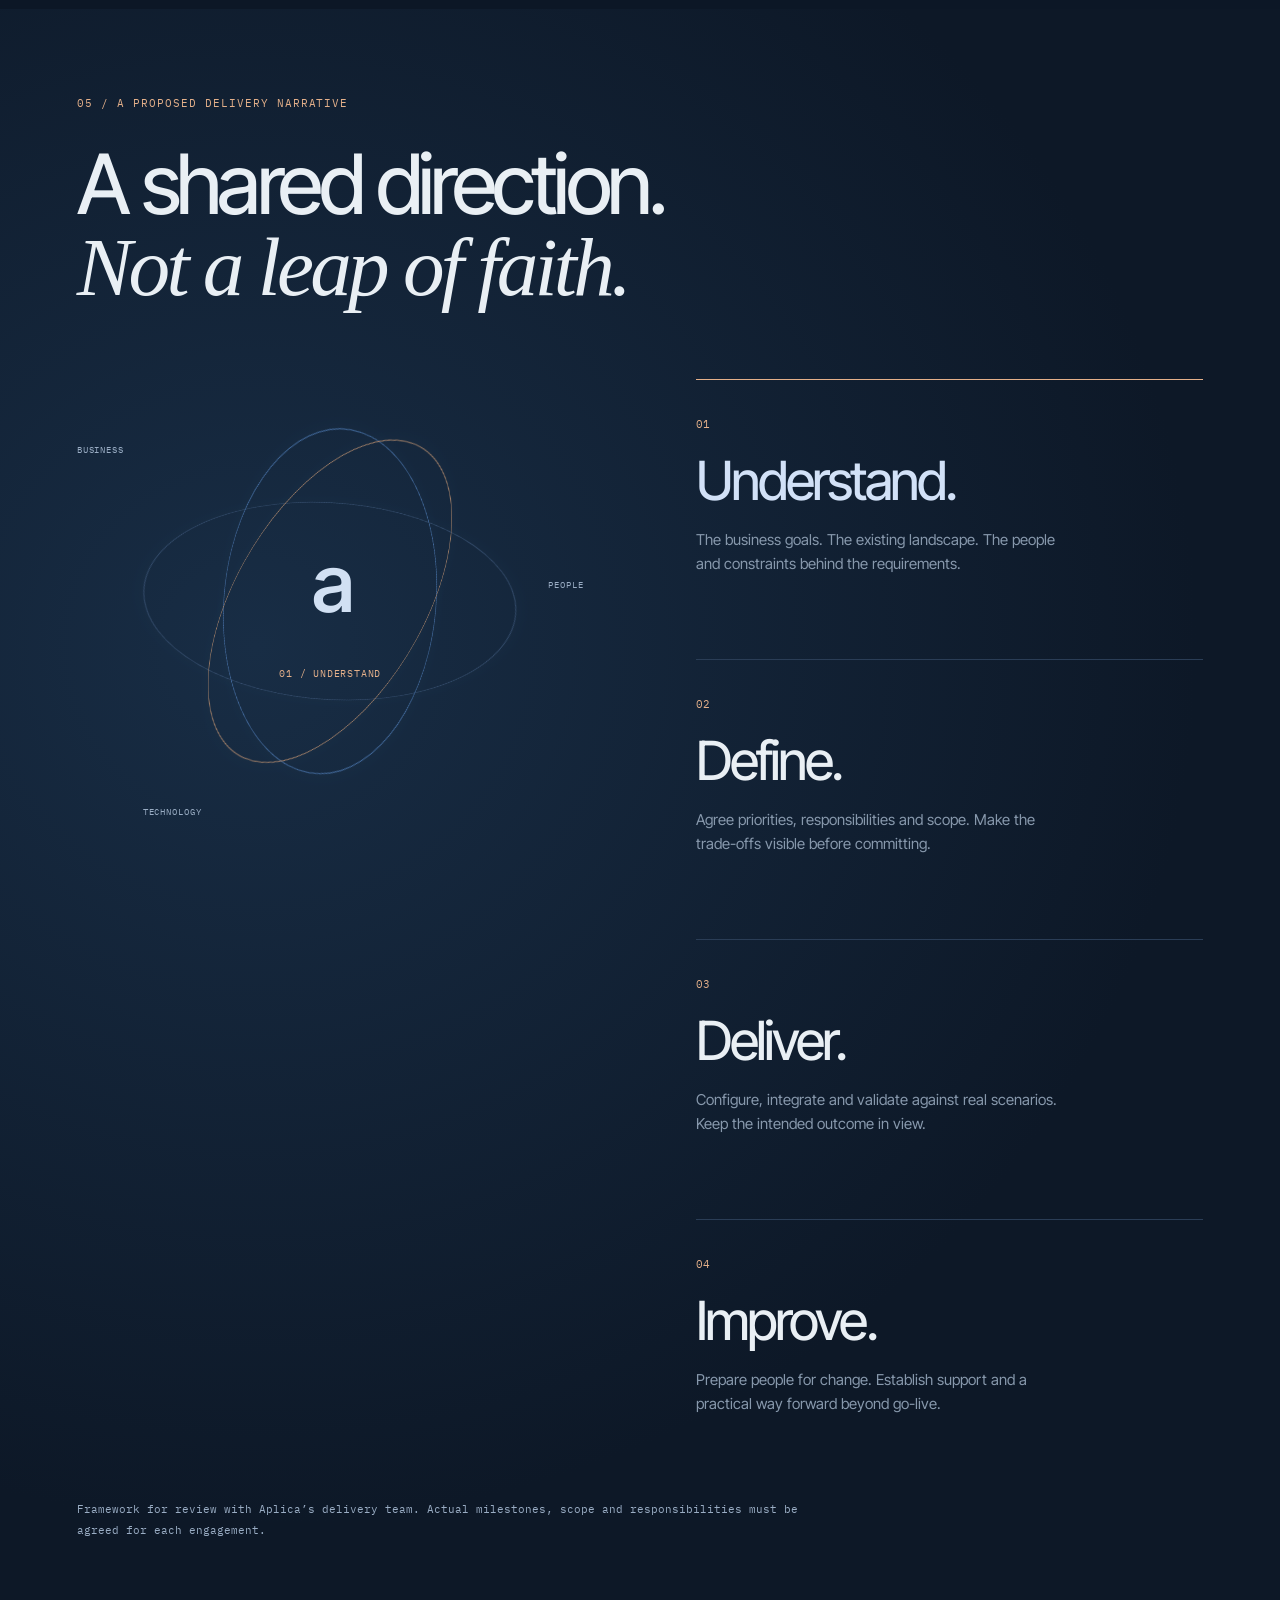
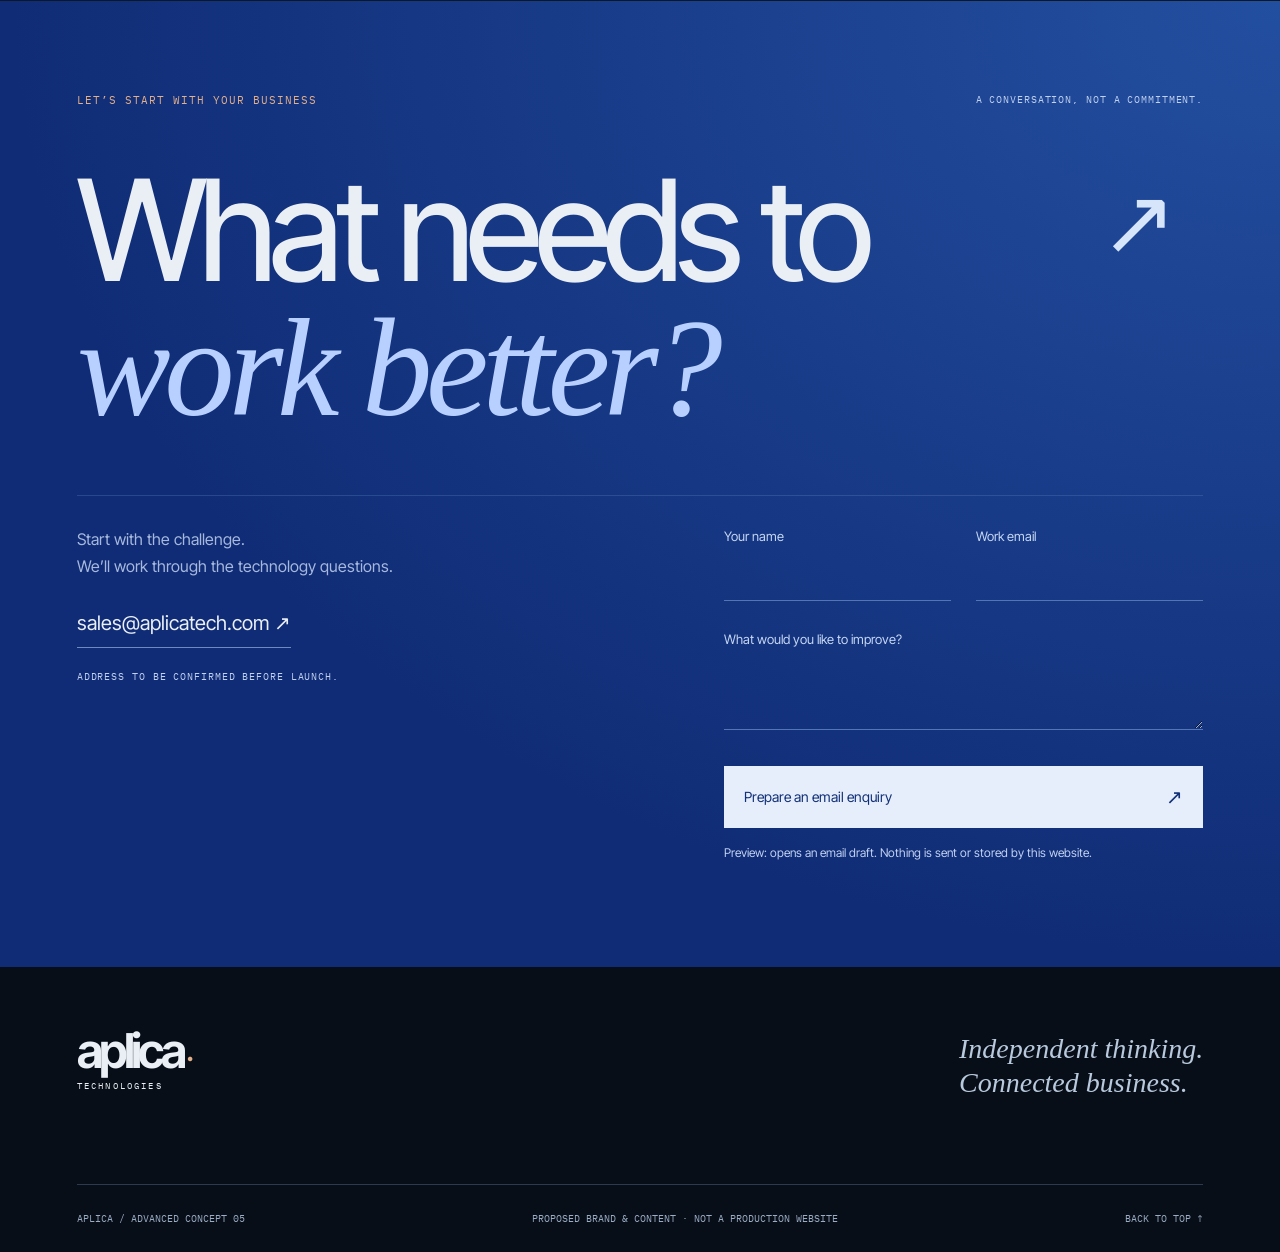
==== commit c841d58b: "Publish advanced visual concept with three-page journeys and clean footer" ====
--- a/index.html
+++ b/index.html
@@ -1,14 +1,12 @@
-<!doctype html>
-<html lang="en"><head><meta charset="utf-8"><meta name="viewport" content="width=device-width,initial-scale=1"><meta name="robots" content="noindex,nofollow"><meta name="description" content="A proposed website direction for Aplica Technologies: practical Microsoft Dynamics expertise, clear delivery and business understanding."><title>Aplica — Practical expertise. Clear delivery.</title><link rel="stylesheet" href="styles.css"><script src="script.js" defer></script></head>
-<body><a class="skip" href="#main">Skip to content</a><div class="review-bar"><span>APLICA / CONCEPT 03 <b>Proposed identity &amp; content</b></span><a href="direction.html">Explore the design decisions ↗</a></div>
-<header class="header"><a href="./" class="brand" aria-label="Aplica Technologies home"><svg class="brand-mark" viewBox="0 0 40 40" aria-hidden="true"><path d="M5 32 18 6h8L13 32Z" fill="currentColor"/><path d="m22 18 7 14h9L26 7Z" fill="currentColor"/><path d="M15 26h13v6H12Z" fill="#C77C4A"/></svg><span>aplica<small>TECHNOLOGIES</small></span></a><button class="menu-toggle" aria-expanded="false" aria-controls="navigation">Menu <span>＋</span></button><nav id="navigation" aria-label="Main navigation"><a href="#expertise">Expertise</a><a href="#experience">Experience</a><a href="#approach">Our approach</a><a href="#about">About</a><a href="#contact" class="nav-contact">Let’s talk <span>↗</span></a></nav></header>
-<main id="main"><section class="hero wrap"><div class="hero-copy"><p class="eyebrow"><span class="square"></span> MICROSOFT BUSINESS APPLICATIONS</p><h1>Complex business.<br><em>Practical answers.</em></h1><p class="hero-intro">Your systems should support the way your business works. We help you plan, implement and improve Microsoft Dynamics—with the business problem in view.</p><div class="actions"><a class="button" href="#contact">Let’s understand your challenge <span>↗</span></a><a class="underlink" href="#expertise">Find your starting point ↓</a></div><p class="hero-foot">A proposed direction for businesses across the Middle East.</p></div><div class="hero-art"><div class="art-top"><span>FROM COMPLEXITY TO CLARITY</span><span class="cross">＋</span></div><svg viewBox="0 0 520 440" role="img" aria-labelledby="art-title art-desc"><title id="art-title">A structured path through a complex business landscape</title><desc id="art-desc">Three architectural layers represent business understanding, platform delivery and ongoing improvement. An orange line connects them. This is a conceptual diagram, not a software interface.</desc><defs><pattern id="grid" width="22" height="22" patternUnits="userSpaceOnUse"><circle cx="1" cy="1" r=".7" fill="#8794a6" opacity=".25"/></pattern></defs><rect width="520" height="440" fill="url(#grid)"/><g fill="none" stroke="#a9b3bf" stroke-width="1"><path d="m60 292 210-115 199 110-211 119Z"/><path d="M60 292v22l198 111 211-119v-19M258 406v19"/><path d="M85 194 270 92l172 96-185 104Z"/><path d="M85 194v23l172 98 185-104v-23M257 292v23"/></g><path d="m115 110 155-85 142 80-156 87Z" fill="#1648BD"/><path d="M115 110v32l141 80v-30Z" fill="#0e3290"/><path d="m256 192 156-87v32l-156 85Z" fill="#2e60ce"/><path d="M269 67v94l-89 50v77l78 44v50" stroke="#C77C4A" stroke-width="4" fill="none"/><g fill="#C77C4A" stroke="#f3f0e9" stroke-width="3"><circle cx="269" cy="67" r="7"/><circle cx="180" cy="211" r="7"/><circle cx="258" cy="382" r="7"/></g><g font-family="Arial,sans-serif" font-size="10" fill="#59677b"><text x="341" y="45">01 / UNDERSTAND</text><text x="331" y="248">02 / DELIVER</text><text x="32" y="375">03 / IMPROVE</text></g></svg><div class="art-bottom"><span>PEOPLE. PROCESS. PLATFORM.</span><span>Conceptual illustration / not a product screen</span></div></div></section>
-<div class="platform-band wrap"><span class="eyebrow">THE TECHNOLOGY CONTEXT</span><div><span>Dynamics 365</span><i></i><span>Business Central</span><i></i><span>Power BI</span></div><a href="services.html">Explore the capabilities ↗</a></div>
-<section class="section wrap" id="expertise"><div class="section-heading"><div><p class="eyebrow">01 / FIND YOUR STARTING POINT</p><h2>Not every challenge<br>needs a new system.</h2></div><p class="section-intro">Start with where you are. A new implementation, a system that needs attention, or a platform you want to get more from.</p></div><div class="path-grid"><article class="path-card"><div class="card-index">01 <span>↗</span></div><h3>Build the<br><em>right foundation.</em></h3><p>For businesses planning a new ERP or bringing separate processes into a more coherent system.</p><ul><li>Business process understanding</li><li>Implementation &amp; integration</li><li>Data and adoption planning</li></ul><a href="services.html#implement">Explore implementation <span>↗</span></a></article><article class="path-card"><div class="card-index">02 <span>↗</span></div><h3>Make what you<br>have <em>work better.</em></h3><p>For teams reviewing an existing Dynamics environment, planning an upgrade or addressing delivery issues.</p><ul><li>System review &amp; recommendations</li><li>Upgrade and migration planning</li><li>Project recovery assessment</li></ul><a href="services.html#improve">Explore improvement <span>↗</span></a></article><article class="path-card"><div class="card-index">03 <span>↗</span></div><h3>Keep moving.<br><em>Keep improving.</em></h3><p>For businesses that need support, user knowledge and a practical plan for what comes next.</p><ul><li>Application support</li><li>Product training</li><li>Ongoing system improvement</li></ul><a href="services.html#support">Explore ongoing support <span>↗</span></a></article></div><p class="scope-note">Service groupings are proposed from Aplica’s published offer. Final scope and availability require confirmation.</p></section>
-<section class="experience section" id="experience"><div class="wrap"><div class="section-heading"><div><p class="eyebrow">02 / BUSINESS CONTEXT MATTERS</p><h2>Go beyond the<br><em>feature list.</em></h2></div><p class="section-intro">The important questions are often specific to your operation. These are starting points for a discussion—not claims of completed customer outcomes.</p></div><div class="scenario-layout"><div class="scenario-tabs" role="tablist" aria-label="Business scenarios"><button id="tab-rental" role="tab" aria-controls="panel-rental" aria-selected="true" tabindex="0">Rental &amp; project operations <span>↗</span></button><button id="tab-trade" role="tab" aria-controls="panel-trade" aria-selected="false" tabindex="-1">Trade &amp; distribution <span>↗</span></button><button id="tab-regional" role="tab" aria-controls="panel-regional" aria-selected="false" tabindex="-1">Regional requirements <span>↗</span></button></div><div class="scenario-panels"><article id="panel-rental" role="tabpanel" aria-labelledby="tab-rental" tabindex="0"><span class="mini-label">AN EXAMPLE DISCUSSION / NOT A CASE STUDY</span><h3>Can your team see the<br>whole rental picture?</h3><p>Availability, contracts, billing and financial visibility can cross several teams. Start by mapping the handovers and where information gets lost.</p><div class="workflow"><span>Availability</span><b>→</b><span>Contract</span><b>→</b><span>Billing</span></div><a href="#contact" class="underlink" data-topic="rental and project operations">Discuss your workflow ↗</a></article><article id="panel-trade" role="tabpanel" aria-labelledby="tab-trade" tabindex="0" hidden><span class="mini-label">AN EXAMPLE DISCUSSION / NOT A CASE STUDY</span><h3>What happens between<br>an order and fulfilment?</h3><p>Explore how purchasing, inventory, sales and finance share information—and which manual steps create uncertainty.</p><div class="workflow"><span>Purchase</span><b>→</b><span>Stock</span><b>→</b><span>Fulfilment</span></div><a href="#contact" class="underlink" data-topic="trade and distribution">Discuss your workflow ↗</a></article><article id="panel-regional" role="tabpanel" aria-labelledby="tab-regional" tabindex="0" hidden><span class="mini-label">AN EXAMPLE DISCUSSION / NOT A CASE STUDY</span><h3>Local requirements.<br>Specific questions.</h3><p>Payroll and localisation requirements depend on the country, product and implementation. Establish the exact scope before making a platform decision.</p><div class="workflow"><span>Country</span><b>→</b><span>Requirements</span><b>→</b><span>Validation</span></div><a href="#contact" class="underlink" data-topic="regional requirements">Discuss your requirements ↗</a></article></div></div></div></section>
-<section class="section wrap proof"><div class="proof-heading"><p class="eyebrow">03 / EVIDENCE BEFORE PROMISES</p><h2>The work should<br><em>speak for itself.</em></h2><p>Aplica’s existing website contains customer feedback. The next step is to develop that material into clear, approved project stories.</p><a href="https://aplicatech.com/" target="_blank" rel="noopener" class="underlink">Visit Aplica’s existing website ↗</a></div><div class="evidence-card"><div class="evidence-top"><span class="mini-label">CUSTOMER STORY FRAMEWORK</span><span class="status">In development</span></div><h3>Not just what was installed.<br>What changed—and why.</h3><dl><div><dt>01 / THE SITUATION</dt><dd>What was the customer trying to achieve?</dd></div><div><dt>02 / THE DECISIONS</dt><dd>What did Aplica do, and what trade-offs mattered?</dd></div><div><dt>03 / THE EVIDENCE</dt><dd>What can the customer verify and approve?</dd></div></dl><p class="scope-note">No invented customer, quotation or numerical result is used in this concept.</p></div></section>
-<section class="approach section" id="approach"><div class="wrap"><div class="section-heading"><div><p class="eyebrow">04 / A PROPOSED WAY TO TELL THE DELIVERY STORY</p><h2>Clear steps.<br><em>Shared understanding.</em></h2></div><p class="section-intro">A framework to discuss with Aplica’s delivery team. Actual milestones and responsibilities should be agreed for each engagement.</p></div><div class="delivery-grid"><article><span>01 —</span><h3>Understand</h3><p>Business goals, current processes, people and constraints.</p></article><article><span>02 —</span><h3>Define</h3><p>Priorities, requirements, responsibilities and a realistic scope.</p></article><article><span>03 —</span><h3>Deliver</h3><p>Configuration, integration, data preparation and real-world validation.</p></article><article><span>04 —</span><h3>Improve</h3><p>Adoption, support and a considered plan beyond go-live.</p></article></div></div></section>
-<section class="section wrap about" id="about"><div class="portrait-art" role="img" aria-label="Editorial illustration representing people working through a shared business problem"><div class="portrait-label">PEOPLE BEHIND THE PLATFORM</div><svg viewBox="0 0 440 330" aria-hidden="true"><path d="m42 224 178-94 177 94-177 96Z" fill="#dedad0"/><path d="m129 199 92-49 92 49-92 50Z" fill="#faf8f2"/><path d="m221 249 92-50v13l-92 50Z" fill="#c1bbaf"/><circle cx="136" cy="120" r="21" fill="#c77c4a"/><path d="M105 198v-46c0-28 60-28 60 0v45l-30 17Z" fill="#17396b"/><circle cx="301" cy="130" r="21" fill="#a7b6c5"/><path d="M270 198v-38c0-28 60-28 60 0v39l-29 16Z" fill="#1648bd"/><path d="m199 195 25-13 26 14-25 14Z" fill="#c77c4a"/><path d="m220 153 0-42" stroke="#c77c4a"/><circle cx="220" cy="102" r="5" fill="#c77c4a"/></svg><p>Illustration for this concept.<br>Replace with an approved team or workshop photograph.</p></div><div><p class="eyebrow">05 / ABOUT APLICA</p><h2>Technology is part of it.<br><em>People make it work.</em></h2><p class="large-copy">Aplica Technologies works in the Microsoft business applications ecosystem, with a published offer spanning consulting, implementation and ongoing support.</p><p>Our proposed story puts the delivery team and business understanding alongside the technology—not behind it.</p><p class="scope-note">Company narrative, geography and team imagery remain subject to approval. This is a design proposal, not a completed rebrand.</p><a href="#contact" class="underlink">Start with a conversation ↗</a></div></section>
-<section class="section wrap faq"><p class="eyebrow">06 / BEFORE WE TALK</p><div class="faq-layout"><h2>A useful place<br><em>to begin.</em></h2><div><details><summary>Do we need a new system?<span>＋</span></summary><p>Not necessarily. Start with the business problem and current landscape. An assessment can help distinguish process changes, system improvements and replacement needs.</p></details><details><summary>Can you help with an existing Dynamics environment?<span>＋</span></summary><p>Aplica publicly lists audit, migration, project recovery and support services. Discuss your product version, current issues and responsibilities to establish whether the team is a fit.</p></details><details><summary>What should we bring to a first conversation?<span>＋</span></summary><p>A description of your business, existing systems, main challenges and desired changes. You do not need a completed technical specification.</p></details><details><summary>Can we see a relevant customer example?<span>＋</span></summary><p>Ask for a reference relevant to your situation. Any project information or customer introduction should be shared subject to permission and confidentiality.</p></details></div></div></section>
-<section class="contact section" id="contact"><div class="wrap contact-grid"><div><p class="eyebrow">LET’S START WITH WHAT MATTERS</p><h2>What needs to<br><em>work better?</em></h2><p>Tell us about the business challenge.<br>We can work through the technology questions together.</p><a href="mailto:sales@aplicatech.com" class="email">sales@aplicatech.com ↗</a><p class="scope-note">Contact address requires confirmation before production launch.</p></div><form id="enquiry" novalidate><div class="form-row"><div><label for="name">Your name</label><input id="name" name="name" autocomplete="name" required maxlength="100"></div><div><label for="email">Work email</label><input id="email" name="email" type="email" autocomplete="email" required maxlength="180"></div></div><label for="topic">Where are you starting?</label><select id="topic" name="topic"><option>Planning a new implementation</option><option>Improving an existing system</option><option>Looking for support</option><option>Something else</option></select><label for="message">A little about your challenge</label><textarea id="message" name="message" rows="3" required maxlength="3000"></textarea><button type="submit" class="button light">Prepare an email enquiry <span>↗</span></button><p class="form-note">Preview: opens your email application with a draft. Nothing is submitted or stored by this website.</p><p id="form-status" role="status" aria-live="polite"></p></form></div></section></main>
-<footer class="wrap"><div class="footer-main"><a href="./" class="brand"><svg class="brand-mark" viewBox="0 0 40 40" aria-hidden="true"><path d="M5 32 18 6h8L13 32Zm17-14 7 14h9L26 7Z" fill="currentColor"/><path d="M15 26h13v6H12Z" fill="#c77c4a"/></svg><span>aplica<small>TECHNOLOGIES</small></span></a><p>Practical expertise.<br><em>Clear delivery.</em></p><div><a href="services.html">Service overview ↗</a><a href="direction.html">Design direction &amp; decisions ↗</a><a href="#contact">Contact ↗</a></div></div><div class="footer-bottom"><span>© <span id="year"></span> Aplica Technologies / Concept 03</span><span>English-language design preview · Not approved production content</span><a href="#main">Back to top ↑</a></div></footer></body></html>
+<!DOCTYPE html>
+
+<html lang="en"><head><meta charset="utf-8"/><meta content="width=device-width,initial-scale=1" name="viewport"/><meta content="noindex,nofollow" name="robots"/><meta content="same-origin" name="view-transition"/><meta content="#080e18" name="theme-color"/><title>Aplica — Business understanding. Connected delivery.</title><meta content="An experimental cinematic website direction for Aplica Technologies. A design prototype, not approved production content." name="description"/><link href="cinema.be7e78a6fd.css" rel="stylesheet"/><script defer="" src="scene.24a3cb888b.js"></script><script defer="" src="experience.1543405846.js"></script></head>
+<body><a class="skip" href="#main">Skip to content</a><div aria-hidden="true" class="reading-line"></div><header class="header"><a aria-label="Aplica home" class="wordmark" href="#home">aplica<span>·</span><small>TECHNOLOGIES</small></a><nav aria-label="Primary navigation" class="quick-nav"><a href="#expertise">Expertise</a><a href="#context">Explore your challenge</a><a href="#approach">Approach</a></nav><div class="header-actions"><button aria-label="Pause ambient motion" aria-pressed="false" id="motion-toggle">Motion <span>on</span></button><a class="header-talk" href="#contact">Let’s talk <span>↗</span></a><button aria-controls="menu" aria-expanded="false" aria-label="Open navigation menu" id="menu-toggle"><span class="menu-label">Menu</span><i></i><i></i></button></div></header>
+<dialog aria-label="Site navigation" id="menu"><div class="menu-meta">APLICA / EXPLORE</div><nav><a href="#expertise"><small>01</small>Expertise <span>↗</span></a><a href="#context"><small>02</small>Business context <span>↗</span></a><a href="#approach"><small>03</small>Our approach <span>↗</span></a><a href="#contact"><small>04</small>Let’s talk <span>↗</span></a></nav><div class="menu-bottom"><span>CINEMATIC CONCEPT / ENGLISH PREVIEW</span><button id="menu-close">Close menu ×</button></div></dialog>
+<main id="main"><section aria-labelledby="hero-title" class="opening" id="home"><div class="stage"><div aria-hidden="true" class="stage-grid"></div><canvas aria-label="Interactive conceptual three-dimensional structure, moving from separated components into an organised system" id="system-scene" role="img"></canvas><div aria-hidden="true" class="hero-gallery"><img alt="" fetchpriority="high" height="848" src="assets/implementation-sculpture.webp" width="1264"/><span>FORM / CONNECTION / CONTINUITY</span></div><div aria-hidden="true" class="scene-fallback"><div></div><div></div><div></div></div><div aria-hidden="true" class="stage-shade"></div><div class="hero-copy first-copy"><p class="kicker"><span></span> MICROSOFT BUSINESS APPLICATIONS</p><h1 id="hero-title">Microsoft Dynamics.<br/><em>Built around your business.</em></h1><p class="hero-description">Consulting, implementation and support for your business systems. Start fresh, improve an existing Dynamics environment, or plan what comes next.</p><div class="hero-actions"><a class="hero-cta" href="#contact">Discuss your challenge <span>↗</span></a><a class="hero-secondary" href="#expertise">Explore our expertise ↓</a></div></div><div aria-hidden="true" class="hero-copy second-copy"><p class="kicker">FROM SEPARATE PARTS TO A SHARED PICTURE</p><p class="second-title">Clear priorities.<br/><em>Connected delivery.</em></p><p class="hero-description">Start with the business.<br/>Connect the technology with purpose.</p></div><div class="scene-side"><span class="live-dot"></span> ART / INTERACTIVE STUDY <b>01—03</b></div><div aria-hidden="true" class="scene-coordinate">AP / SYSTEM STUDY<br/><span id="scene-state">01 — FRAGMENTED</span></div><div class="stage-bottom"><div class="scroll-hint"><span class="scroll-track"><i></i></span> SCROLL TO CONNECT</div><span>PEOPLE / PROCESS / PLATFORM</span><span class="stage-count">01 <i></i> <b id="stage-number">03</b></span></div></div></section>
+<div class="orientation section-pad"><span>Microsoft Dynamics 365</span><span>Business Central</span><span>Power BI</span><a href="#evidence">Review the customer evidence ↗</a></div><section class="intro section-pad"><div class="intro-label"><span class="kicker">01 / A DIFFERENT STARTING POINT</span><span class="tiny">APLICA TECHNOLOGIES</span></div><h2 class="statement" data-words="">Start with the business problem. Choose the technology with purpose.</h2><div class="intro-bottom"><span class="cross">＋</span><p>Aplica’s published offer spans Microsoft Dynamics consulting, implementation and ongoing support. This concept brings the business challenge into focus—before the product list.</p><span class="tiny">A PROPOSED DIRECTION<br/>FOR THE MIDDLE EAST</span></div></section>
+<section class="expertise section-pad" id="expertise"><div class="section-top"><p class="kicker">02 / CHOOSE YOUR STARTING POINT</p><span class="tiny">THREE WAYS FORWARD</span></div><div class="expertise-heading"><h2>Where are<br/><em>you now?</em></h2><p>A new foundation. A system that needs attention.<br/>Or a platform you want to get more from.</p></div><div class="service-list"><article class="service-item" data-service=""><button aria-controls="detail-implement" aria-expanded="false" class="service-button" id="service-implement"><span class="service-num">01</span><span class="service-name">Implement<span>Build the right foundation.</span></span><svg aria-hidden="true" class="service-motif" viewbox="0 0 90 90"><path d="M15 45 45 28 75 45 45 63Z M15 45v18l30 18 30-18V45 M45 63v18 M30 37V18l15-9 15 9v19"></path></svg><span class="service-glyph">↗</span></button><div aria-labelledby="service-implement" class="service-detail" hidden="" id="detail-implement" role="region"><div class="service-inside"><p>For businesses planning an ERP implementation or bringing disconnected processes together. Begin with requirements, responsibilities and the people who will use the system.</p><ul><li>Business process understanding</li><li>Implementation &amp; integration planning</li><li>Data preparation &amp; user adoption</li></ul><a class="page-link" href="implementation.html">Explore the implementation approach ↗</a></div></div></article><article class="service-item" data-service=""><button aria-controls="detail-improve" aria-expanded="false" class="service-button" id="service-improve"><span class="service-num">02</span><span class="service-name">Improve<span>Make what you have work better.</span></span><svg aria-hidden="true" class="service-motif" viewbox="0 0 90 90"><path d="M20 50a25 25 0 1 1 45 15 M65 65V47 M65 65H47 M35 39h22v22H35Z"></path></svg><span class="service-glyph">↗</span></button><div aria-labelledby="service-improve" class="service-detail" hidden="" id="detail-improve" role="region"><div class="service-inside"><p>For an existing Dynamics environment, a migration decision or a project that needs a fresh perspective. Understand what is happening before deciding what should change.</p><ul><li>System review &amp; recommendations</li><li>Upgrade &amp; migration assessment</li><li>Project recovery scoping</li></ul><a data-topic="improving an existing system" href="#contact">Discuss your starting point ↗</a></div></div></article><article class="service-item" data-service=""><button aria-controls="detail-support" aria-expanded="false" class="service-button" id="service-support"><span class="service-num">03</span><span class="service-name">Support<span>Keep moving. Keep improving.</span></span><svg aria-hidden="true" class="service-motif" viewbox="0 0 90 90"><path d="M45 16a29 29 0 1 0 29 29 M45 28a17 17 0 1 0 17 17 M45 40v10h10 M63 16h12v12"></path></svg><span class="service-glyph">↗</span></button><div aria-labelledby="service-support" class="service-detail" hidden="" id="detail-support" role="region"><div class="service-inside"><p>For teams seeking application support, training and a considered plan beyond go-live. Establish the scope, ownership and priorities together.</p><ul><li>Application support</li><li>Product training</li><li>Continued system improvement</li></ul><a data-topic="ongoing support" href="#contact">Discuss your starting point ↗</a></div></div></article></div><div class="service-footer"><span>Dynamics 365</span><span>Business Central</span><span>Power BI</span><p>Proposed groupings from Aplica’s published offer.<br/>Scope and availability require confirmation.</p></div></section>
+<section class="evidence section-pad" id="evidence"><p class="kicker">03 / CUSTOMER EVIDENCE</p><div class="evidence-grid"><figure class="evidence-art"><img alt="Conceptual sculpture of intersecting blue glass planes and a cobalt form" height="848" loading="lazy" src="assets/evidence-sculpture.webp" width="1264"/><figcaption>CONCEPTUAL ARTWORK · AI-GENERATED · NOT A CUSTOMER PROJECT</figcaption></figure><div class="evidence-copy"><h2>The work should<br/><em>speak for itself.</em></h2><p class="large-text">Look for a relevant project.<br/>Ask about the decisions and the outcome.</p><p>Aplica publishes customer feedback on its existing website. Review the source material or ask the team for an example relevant to your requirements. Customer references and detailed project information are subject to permission.</p><a class="line-link" href="https://aplicatech.com/" rel="noopener" target="_blank">Review Aplica’s published feedback ↗</a><a class="case-template-link page-link" href="case-study.html">Preview the customer-story format <span>↗</span></a><span class="evidence-note">Production content gap: approved case studies and current customer permissions are still required. No results are invented here.</span></div></div></section><section class="scenario-explorer section-pad" id="context"><div class="section-top"><p class="kicker">04 / EXPLORE YOUR BUSINESS CHALLENGE</p><span class="tiny">AN ILLUSTRATION, NOT A SYSTEM DIAGNOSIS</span></div><div class="explorer-heading"><h2>Your context.<br/><em>A clearer conversation.</em></h2><p>Select a starting point. Explore the relationships worth understanding before choosing a product.</p></div><div aria-label="Business challenges" class="explorer-tabs" role="tablist"><button aria-controls="scenario-finance" aria-selected="true" data-scenario="finance" id="challenge-finance" role="tab" tabindex="0"><span>01</span>Finance &amp; reporting</button><button aria-controls="scenario-operations" aria-selected="false" data-scenario="operations" id="challenge-operations" role="tab" tabindex="-1"><span>02</span>Operations &amp; inventory</button><button aria-controls="scenario-rental" aria-selected="false" data-scenario="rental" id="challenge-rental" role="tab" tabindex="-1"><span>03</span>Rental &amp; project workflows</button><button aria-controls="scenario-existing" aria-selected="false" data-scenario="existing" id="challenge-existing" role="tab" tabindex="-1"><span>04</span>Existing Dynamics systems</button></div><div class="explorer-body"><div class="explorer-visual"><canvas aria-label="Conceptual connected structure; the adjacent text describes the selected business challenge" id="explorer-scene" role="img"></canvas><div aria-hidden="true" class="explorer-fallback"><i></i><i></i><i></i></div><div class="visual-caption"><span id="visual-scenario">FINANCE / REPORTING</span><span>CONCEPTUAL RELATIONSHIPS</span></div></div><div class="explorer-content"><article aria-labelledby="challenge-finance" id="scenario-finance" role="tabpanel" tabindex="0"><p class="kicker">STARTING POINT / 01</p><h3>One question.<br/><em>How many answers?</em></h3><p class="scenario-intro">When numbers live across separate tools, a management question can turn into a reconciliation exercise. Map where information originates, who owns it and how it reaches a decision.</p><ol class="relationship-flow"><li>Data sources</li><li>Financial processes</li><li>Reporting</li></ol><div class="discovery-question"><span>A USEFUL FIRST QUESTION</span><p>Which reports need the most manual preparation, and why?</p></div><a class="line-link" data-topic="finance &amp; reporting" href="#contact">Discuss this challenge ↗</a><p class="scenario-scope">Finance, business reporting and integration requirements. Product suitability and delivery scope need assessment.</p></article><article aria-labelledby="challenge-operations" id="scenario-operations" role="tabpanel" tabindex="0"><p class="kicker">STARTING POINT / 02</p><h3>See the handovers.<br/><em>Find the friction.</em></h3><p class="scenario-intro">An order crosses teams, systems and responsibilities. Trace the path from demand to fulfilment before deciding which process or platform needs to change.</p><ol class="relationship-flow"><li>Purchasing</li><li>Inventory</li><li>Fulfilment</li></ol><div class="discovery-question"><span>A USEFUL FIRST QUESTION</span><p>Where does your team re-enter information or lose visibility?</p></div><a class="line-link" data-topic="operations &amp; inventory" href="#contact">Discuss this challenge ↗</a><p class="scenario-scope">Operational process mapping, inventory and integration discussions. This is not a promise of a preconfigured solution.</p></article><article aria-labelledby="challenge-rental" id="scenario-rental" role="tabpanel" tabindex="0"><p class="kicker">STARTING POINT / 03</p><h3>Availability to billing.<br/><em>A connected picture.</em></h3><p class="scenario-intro">Rental and project operations can involve availability, contract changes, billing and financial oversight. Understand how those moving parts relate in your business.</p><ol class="relationship-flow"><li>Availability</li><li>Contracts</li><li>Billing</li></ol><div class="discovery-question"><span>A USEFUL FIRST QUESTION</span><p>How do contract changes reach the teams responsible for billing?</p></div><a class="line-link" data-topic="rental &amp; project workflows" href="#contact">Discuss this challenge ↗</a><p class="scenario-scope">Rental and project workflows are an exploratory discussion area based on Aplica’s published offer. Confirm current capability and references.</p></article><article aria-labelledby="challenge-existing" id="scenario-existing" role="tabpanel" tabindex="0"><p class="kicker">STARTING POINT / 04</p><h3>Before a replacement.<br/><em>A clearer diagnosis.</em></h3><p class="scenario-intro">A difficult implementation or ageing environment does not automatically call for a full replacement. Start with the product version, issues, dependencies and intended outcomes.</p><ol class="relationship-flow"><li>Current landscape</li><li>Assessment</li><li>Priorities</li></ol><div class="discovery-question"><span>A USEFUL FIRST QUESTION</span><p>What is not working, for whom, and what would better look like?</p></div><a class="line-link" data-topic="existing dynamics systems" href="#contact">Discuss this challenge ↗</a><p class="scenario-scope">System review, upgrade planning and project recovery scoping. No diagnosis or timeline is implied by this illustration.</p></article></div></div></section><section class="approach" id="approach"><div class="approach-intro section-pad"><p class="kicker">05 / A PROPOSED DELIVERY NARRATIVE</p><h2>A shared direction.<br/><em>Not a leap of faith.</em></h2></div><div class="process-layout section-pad"><div aria-hidden="true" class="process-visual"><div class="process-orbit o1"></div><div class="process-orbit o2"></div><div class="process-orbit o3"></div><div class="process-center">a<span id="process-phase">01 / UNDERSTAND</span></div><span class="process-corner pc1">BUSINESS</span><span class="process-corner pc2">PEOPLE</span><span class="process-corner pc3">TECHNOLOGY</span></div><div class="process-steps"><article data-phase="01 / UNDERSTAND"><span>01</span><h3>Understand.</h3><p>The business goals. The existing landscape. The people and constraints behind the requirements.</p></article><article data-phase="02 / DEFINE"><span>02</span><h3>Define.</h3><p>Agree priorities, responsibilities and scope. Make the trade-offs visible before committing.</p></article><article data-phase="03 / DELIVER"><span>03</span><h3>Deliver.</h3><p>Configure, integrate and validate against real scenarios. Keep the intended outcome in view.</p></article><article data-phase="04 / IMPROVE"><span>04</span><h3>Improve.</h3><p>Prepare people for change. Establish support and a practical way forward beyond go-live.</p></article></div></div><p class="process-note section-pad">Framework for review with Aplica’s delivery team. Actual milestones, scope and responsibilities must be agreed for each engagement.</p></section>
+<section class="contact section-pad" id="contact"><div class="contact-top"><p class="kicker">LET’S START WITH YOUR BUSINESS</p><span class="tiny">A CONVERSATION, NOT A COMMITMENT.</span></div><h2>What needs to<br/><em>work better?</em><span aria-hidden="true" class="contact-arrow">↗</span></h2><div class="contact-bottom"><div><p>Start with the challenge.<br/>We’ll work through the technology questions.</p><a class="email-link" href="mailto:sales@aplicatech.com">sales@aplicatech.com ↗</a><span class="tiny">ADDRESS TO BE CONFIRMED BEFORE LAUNCH.</span></div><form id="enquiry" novalidate=""><div class="form-row"><div><label for="name">Your name</label><input autocomplete="name" id="name" maxlength="100" name="name" required=""/></div><div><label for="email">Work email</label><input autocomplete="email" id="email" maxlength="180" name="email" required="" type="email"/></div></div><label for="message">What would you like to improve?</label><textarea id="message" maxlength="3000" name="message" required="" rows="2"></textarea><button class="submit-button" type="submit">Prepare an email enquiry <span>↗</span></button><p class="form-disclosure">Preview: opens an email draft. Nothing is sent or stored by this website.</p><p aria-live="polite" id="form-status" role="status"></p></form></div></section></main>
+<footer class="section-pad"><div class="footer-top"><a class="wordmark" href="#home">aplica<span>·</span><small>TECHNOLOGIES</small></a><p>Independent thinking.<br/>Connected business.</p></div><div class="footer-bottom"><span>APLICA / ADVANCED CONCEPT 05</span><span>PROPOSED BRAND &amp; CONTENT · NOT A PRODUCTION WEBSITE</span><a href="#home">BACK TO TOP ↑</a></div></footer>
+</body></html>
--- a/cinema.be7e78a6fd.css
+++ b/cinema.be7e78a6fd.css
@@ -0,0 +1,50 @@
+@font-face{font-family:Inter;src:url('assets/fonts/inter-tight-variable-latin.woff2');font-display:swap}@font-face{font-family:Serif;src:url('assets/fonts/instrument-serif-italic-400-latin.woff2');font-style:italic;font-display:swap}@font-face{font-family:Mono;src:url('assets/fonts/ibm-plex-mono-normal-400-latin.woff2');font-display:swap}:root{--ink:#080e18;--surface:#101a28;--white:#e9eff4;--muted:#8798ac;--line:#293545;--blue:#306bff;--signal:#e4b08a;--ease:cubic-bezier(.19,1,.22,1)}*{box-sizing:border-box}html{scroll-behavior:smooth;scroll-padding-top:85px}body{background:var(--ink);color:var(--white);margin:0;font:16px/1.6 Inter,Arial,sans-serif}a{color:inherit;text-decoration:none}button,input,textarea{font:inherit}button{cursor:pointer}button,a,input,textarea{outline-offset:6px}button:focus-visible,a:focus-visible,input:focus-visible,textarea:focus-visible{outline:2px solid var(--signal)}h1,h2,h3,p{margin:0}h1,h2,h3{font-weight:450;letter-spacing:-.055em;line-height:.98}h1{font-size:clamp(65px,7.5vw,120px)}h2{font-size:clamp(52px,6.5vw,100px)}em{font-family:Serif,Georgia,serif;font-weight:400;letter-spacing:-.045em}p{color:var(--muted)}.section-pad{padding-left:6%;padding-right:6%}.kicker,.tiny{font:9px/1.7 Mono,monospace;letter-spacing:.09em}.kicker{color:var(--signal)}.tiny{color:var(--muted);font-size:8px}.reading-line{position:fixed;top:0;left:0;width:100%;height:2px;transform:scaleX(0);transform-origin:left;background:var(--signal);z-index:100;pointer-events:none}.header{position:absolute;left:0;right:0;top:0;z-index:20;display:flex;align-items:center;justify-content:space-between;padding:28px 6%;gap:25px}.wordmark{position:relative;font-size:39px;font-weight:650;letter-spacing:-.075em;line-height:.8;display:inline-block}.wordmark>span{color:var(--signal);font-size:28px;margin-left:3px}.wordmark small{display:block;letter-spacing:.24em;font:7px Mono,monospace;margin-top:10px}.header-center{font:8px/1.6 Mono,monospace;letter-spacing:.1em;color:#aab7c6;margin-left:12%}.header-actions{display:flex;gap:30px;align-items:center;font-size:12px}.header-talk{display:flex;gap:25px;border-bottom:1px solid #768494;padding-bottom:6px}.header-actions button{background:none;color:inherit;border:0}.header #motion-toggle{font:8px Mono,monospace;color:var(--muted);padding:10px 0}.header #motion-toggle span{color:var(--signal);padding-left:7px}#menu-toggle{position:relative;width:70px;height:32px;display:grid;justify-items:end;align-content:center;gap:6px;padding:0}.menu-label{position:absolute;left:0;top:9px;font-size:10px}#menu-toggle i{display:block;width:20px;height:1px;background:white;transition:transform .3s}#menu-toggle:hover i:first-of-type{transform:translateX(-4px)}.opening{height:215svh;position:relative}.stage{height:100svh;min-height:650px;position:sticky;top:0;isolation:isolate;overflow:hidden;background:#080e18}.stage-grid{position:absolute;inset:0;background-image:linear-gradient(#35445b12 1px,transparent 1px),linear-gradient(90deg,#35445b12 1px,transparent 1px);background-size:100px 100px;mask-image:linear-gradient(90deg,transparent,#000);z-index:-2}#system-scene{position:absolute;inset:0;width:100%;height:100%;z-index:-1}.stage-shade{position:absolute;inset:0;z-index:-1;background:linear-gradient(90deg,#080e18e8 0%,#080e18c0 32%,transparent 68%);pointer-events:none}.hero-copy{position:absolute;left:6%;top:50%;transform:translateY(-43%);width:85%;max-width:1120px;will-change:opacity,transform}.hero-copy h1{margin:28px 0 27px}.hero-copy h1 em{color:#c0ccda}.hero-description{font-size:17px;line-height:1.6;color:#9baabd;max-width:390px}.hero-copy .kicker{font-size:8px;display:flex;align-items:center;gap:10px}.hero-copy .kicker>span{width:5px;height:5px;background:var(--signal);border-radius:50%}.round-link{display:inline-flex;align-items:center;gap:14px;font-size:11px;margin-top:30px}.round-arrow{display:grid;place-items:center;width:42px;height:42px;border:1px solid #5a6a7b;border-radius:50%;font-size:18px;transition:background .3s,transform .5s var(--ease)}.round-link:hover .round-arrow{background:var(--blue);border-color:var(--blue);transform:rotate(45deg)}.second-copy{opacity:0;pointer-events:none}.second-title{font-size:clamp(62px,7.5vw,116px);letter-spacing:-.06em;color:white;line-height:1.02;margin:25px 0}.second-title em{color:var(--signal)}.scene-side{position:absolute;right:3%;top:48%;font:7px Mono,monospace;writing-mode:vertical-rl;letter-spacing:.1em;color:#889aae;display:flex;align-items:center;gap:10px}.live-dot{display:inline-block;width:4px;height:4px;background:var(--signal);border-radius:50%}.scene-side b{font-weight:400;margin-top:25px;color:#d9e4ed}.scene-coordinate{position:absolute;right:11%;top:21%;font:8px/1.9 Mono,monospace;color:#7890aa;letter-spacing:.1em}.scene-coordinate>span{color:#c5d3e4}.stage-bottom{position:absolute;left:6%;right:6%;bottom:30px;display:flex;align-items:center;justify-content:space-between;font:8px Mono,monospace;color:#7e91aa;letter-spacing:.07em}.scroll-hint{display:flex;align-items:center;gap:14px}.scroll-track{height:35px;width:16px;border:1px solid #40516a;border-radius:15px;position:relative}.scroll-track i{position:absolute;width:2px;height:6px;left:6px;top:8px;background:var(--signal);animation:scroll-tick 1.8s ease infinite}.stage-count{display:flex;align-items:center;gap:12px;color:#bac7d6}.stage-count i{height:1px;width:80px;background:#3d4a5e}.stage-count b{font-weight:400;color:var(--signal)}.intro{padding-top:130px;padding-bottom:110px;background:#0c1421;border-top:1px solid #1a283a}.intro-label{display:flex;justify-content:space-between;align-items:center;margin-bottom:45px}.statement{font-size:clamp(40px,5.7vw,85px);line-height:1.15;max-width:1120px;letter-spacing:-.045em}.statement .word{color:#435166;transition:color .35s}.statement .word.lit{color:#e0e8f1}.intro-bottom{display:grid;grid-template-columns:.3fr 1.5fr 1fr;gap:9%;margin-top:60px;align-items:start}.intro-bottom>p{font-size:15px;max-width:470px;line-height:1.8}.intro-bottom>.tiny{text-align:right}.cross{font-size:27px;color:var(--signal)}.expertise{padding-top:100px;padding-bottom:70px;background:#e6ebec;color:#0d2037}.section-top{display:flex;justify-content:space-between}.expertise .kicker{color:#446284}.expertise .tiny{color:#63768c}.expertise-heading{display:flex;justify-content:space-between;align-items:end;gap:50px;margin:45px 0 60px}.expertise-heading h2{font-size:clamp(65px,7vw,105px)}.expertise-heading>p{color:#5e6e7d;font-size:14px;padding-bottom:8px}.service-list{border-top:1px solid #b8c4cc}.service-item{border-bottom:1px solid #b8c4cc}.service-button{position:relative;display:grid;grid-template-columns:70px 1fr 80px;align-items:center;gap:20px;width:100%;background:none;border:0;text-align:left;padding:30px 0;color:#142b44;overflow:hidden;transition:color .3s,padding .6s var(--ease)}.service-button:before{content:'';position:absolute;inset:0;background:#d8e1e8;transform:scaleY(0);transform-origin:bottom;transition:transform .55s var(--ease);z-index:0}.service-button>span{position:relative}.service-num{font:10px Mono,monospace;align-self:start;padding-top:15px;color:#56728e}.service-name{font-size:clamp(38px,5vw,73px);letter-spacing:-.045em;line-height:1.1;display:flex;align-items:center;justify-content:space-between;gap:25px}.service-name>span{font-size:12px;letter-spacing:0;line-height:1.5;color:#5c7185;margin-right:7%}.service-glyph{font-size:38px;justify-self:end;font-weight:300;transition:transform .5s var(--ease);transform-origin:center}.service-button:hover:before,.service-button:focus-visible:before,.service-button[aria-expanded=true]:before{transform:scaleY(1)}.service-button:hover{padding-inline:20px}.service-button[aria-expanded=true] .service-glyph{transform:rotate(90deg)}.service-inside{display:grid;grid-template-columns:1.2fr 1fr;gap:20px 9%;padding:15px 9% 35px;animation:arrive .55s var(--ease)}.service-inside p{font-size:15px;color:#5c6d7d}.service-inside ul{margin:0;padding-left:18px;color:#3f5c78;font-size:12px;line-height:2}.service-inside a{font-size:12px;color:#164cc8;text-decoration:underline;text-underline-offset:5px}.service-footer{display:flex;align-items:center;gap:30px;flex-wrap:wrap;margin-top:35px}.service-footer>span{font-size:14px;color:#526980}.service-footer>p{margin-left:auto;text-align:right;color:#738295;font:8px/1.8 Mono,monospace}.context{padding-top:110px;overflow:hidden}.context-top h2{margin:35px 0 28px}.context-top>p:not(.kicker){font-size:15px}.context-window{margin-top:55px;overflow-x:auto;scrollbar-width:none;scroll-snap-type:x mandatory;overscroll-behavior-x:contain}.context-window::-webkit-scrollbar{display:none}.context-rail{display:flex;gap:25px;padding:0 6% 10px;width:max-content}.context-card{width:min(38vw,510px);min-width:340px;scroll-snap-align:center;background:#111e30;border:1px solid #25364b;padding:28px;transition:background .5s,transform .5s var(--ease)}.card-meta{display:flex;justify-content:space-between;font:8px Mono,monospace;color:#92a5be;letter-spacing:.08em}.card-meta>span:last-child{font:19px Inter,sans-serif;color:var(--signal)}.card-art{height:220px;position:relative;margin:25px 0;perspective:600px}.rental-art span{position:absolute;left:50%;top:45%;width:150px;height:110px;border:1px solid #5680c0;transform:translate(-50%,-50%) rotateX(58deg) rotateZ(-32deg);transition:transform 1s var(--ease)}.rental-art span:nth-child(1){margin-top:-45px;border-color:#adc6ef}.rental-art span:nth-child(3){margin-top:45px;border-color:#2b466e}.rental-art i{height:110px;width:1px;background:var(--signal);position:absolute;left:50%;top:30%;transform:rotate(25deg)}.trade-art{display:grid;grid-template-columns:repeat(3,55px);align-content:center;justify-content:center;gap:15px;transform:rotate(-18deg) skew(10deg);transform-style:preserve-3d}.trade-art span{width:55px;height:55px;border:1px solid #6e94cf;transition:transform .7s var(--ease),background .5s}.trade-art span:nth-child(2){background:#306bff55;border-color:#78a1e1}.trade-art span:nth-child(6){border-color:var(--signal)}.region-art span{position:absolute;width:160px;height:160px;border:1px solid #446b9f;border-radius:50%;left:50%;top:50%;transform:translate(-50%,-50%) rotateX(35deg);transition:transform 1s var(--ease)}.region-art span:nth-child(2){width:110px;height:110px;border-color:#6792d4}.region-art span:nth-child(3){width:50px;height:50px;border-color:var(--signal)}.region-art i{position:absolute;width:6px;height:6px;background:var(--signal);left:50%;top:50%;border-radius:50%}.context-card h3{font-size:46px;margin-bottom:25px}.context-card h3 em{color:#a8c2e8}.context-card>p{font-size:14px;max-width:340px;min-height:68px}.context-card>a{border-top:1px solid #30415b;margin-top:25px;padding-top:20px;display:flex;justify-content:space-between;font-size:11px}.context-card>a span{color:var(--signal)}.context-controls{display:flex;justify-content:space-between;align-items:center;gap:30px;margin:30px 0 80px}.context-controls>div{display:flex;gap:10px}.context-controls button{width:44px;height:44px;background:none;border:1px solid #3b506c;color:white;border-radius:50%;font-size:18px;transition:background .3s}.context-controls button:hover{background:var(--blue)}.context-card:hover{background:#162941}.context-card:hover .rental-art span:nth-child(1){transform:translate(-50%,-65%) rotateX(58deg) rotateZ(-32deg)}.context-card:hover .trade-art span:nth-child(odd){transform:translateY(-10px)}.context-card:hover .region-art span:first-child{transform:translate(-50%,-50%) rotateX(65deg) rotateY(20deg)}.approach{background:#0d1827;padding-top:85px;overflow:clip}.approach-intro h2{margin-top:30px}.process-layout{display:grid;grid-template-columns:1fr 1fr;gap:10%;align-items:start;margin-top:70px}.process-visual{height:min(450px,40vw);position:sticky;top:100px;isolation:isolate;margin-top:20px}.process-orbit{position:absolute;left:50%;top:45%;width:75%;height:75%;border:1px solid #334b6a;border-radius:50%;transform:translate(-50%,-50%) rotateX(55deg) rotateZ(25deg);transition:transform 1s var(--ease),border-color .6s}.o2{transform:translate(-50%,-50%) rotateY(55deg) rotateZ(-25deg);border-color:#436b9e}.o3{transform:translate(-50%,-50%) rotateX(-35deg) rotateY(50deg);border-color:#a38068}.process-center{position:absolute;top:41%;left:50%;transform:translate(-50%,-50%);font-size:80px;letter-spacing:-.07em;font-weight:550;color:#d1e0f3}.process-center>span{font:8px Mono,monospace;white-space:nowrap;position:absolute;top:115%;left:50%;transform:translateX(-50%);color:var(--signal);letter-spacing:.08em}.process-corner{position:absolute;font:7px Mono,monospace;color:#5f7796;letter-spacing:.1em}.pc1{left:0;top:10%}.pc2{right:0;top:40%}.pc3{left:13%;bottom:7%}.process-steps article{padding:30px 0 65px;border-top:1px solid #2a3d56;min-height:280px;opacity:.45;transition:opacity .5s}.process-steps article.is-current{opacity:1}.process-steps article>span{font:9px Mono,monospace;color:var(--signal)}.process-steps h3{font-size:54px;margin:20px 0}.process-steps p{font-size:15px;max-width:370px}.process-note{font:8px/1.9 Mono,monospace;padding-bottom:60px;max-width:900px;color:#6d829b}.evidence{padding-top:110px;padding-bottom:110px;background:#e6ebec;color:#102740}.evidence .kicker{color:#5c7086}.evidence-grid{display:grid;grid-template-columns:1fr 1fr;gap:12%;margin-top:40px}.evidence h2{font-size:clamp(45px,5vw,73px)}.evidence p{font-size:14px;color:#607184;margin-bottom:25px}.evidence .large-text{font-size:22px;color:#254361;line-height:1.5}.line-link{font-size:12px;display:inline-block;border-bottom:1px solid #8b9dae;padding-bottom:8px}.evidence-note{display:block;margin-top:25px;font:8px/1.8 Mono,monospace;color:#7b8b99}.contact{padding-top:90px;padding-bottom:90px;background:#102c76}.contact-top{display:flex;justify-content:space-between;gap:20px}.contact .tiny{color:#91a8d9}.contact h2{font-size:clamp(75px,11vw,172px);margin:55px 0 60px;position:relative;line-height:.95}.contact h2 em{color:#a3c0ff}.contact-arrow{position:absolute;right:3%;top:5%;font-size:.65em;font-family:Inter,sans-serif;font-weight:300;transition:transform .8s var(--ease)}.contact:focus-within .contact-arrow{transform:translate(15px,-15px)}.contact-bottom{display:grid;grid-template-columns:1fr 1fr;gap:15%}.contact-bottom>div>p{font-size:16px;color:#a6b9dd;line-height:1.7}.email-link{display:inline-block;font-size:20px;margin-top:27px;border-bottom:1px solid #6e8abf;padding-bottom:8px}.contact-bottom>div>.tiny{display:block;margin-top:20px;font-size:7px}.form-row{display:grid;grid-template-columns:1fr 1fr;gap:25px}label{display:block;font-size:10px;color:#b3c7ed;margin-bottom:7px}input,textarea{background:none;border:0;border-bottom:1px solid #5475b4;color:white;border-radius:0;width:100%;padding:8px 0 13px;margin-bottom:28px;transition:border-color .3s}input:focus,textarea:focus{border-color:var(--signal)}input:focus-visible,textarea:focus-visible{outline-offset:8px}.submit-button{display:flex;justify-content:space-between;align-items:center;width:100%;padding:15px 20px;background:#e6eefb;border:0;color:#123078;font-size:12px}.submit-button>span{font-size:20px;transition:transform .4s var(--ease)}.submit-button:hover>span{transform:translate(4px,-4px)}.form-disclosure{font-size:9px;color:#9eb4de;margin-top:15px}#form-status{font-size:12px;color:#c8d8f4;margin-top:15px}footer{padding-top:65px;padding-bottom:25px}.footer-top{display:flex;justify-content:space-between;align-items:start;gap:30px;margin-bottom:65px}.footer-top>p{font-size:20px;color:#9bacbf;line-height:1.4}.footer-top>button{background:none;border:0;border-bottom:1px solid #596b81;padding:0 0 7px;color:#bdc9d8;font-size:11px}.footer-bottom{display:flex;justify-content:space-between;gap:25px;border-top:1px solid #2b3a50;padding-top:25px;font:7px/1.7 Mono,monospace;color:#61758f}.skip{position:fixed;left:20px;top:-100px;background:white;color:#11263f;padding:15px;z-index:110}.skip:focus{top:15px}dialog{color:#e9eff4;background:#101e31;border:1px solid #3e5676;padding:45px;max-width:620px}dialog::backdrop{background:#040b16d9;backdrop-filter:blur(10px)}#design-notes h2{font-size:56px;margin:25px 0}#design-notes p:not(.kicker){font-size:14px;margin:20px 0;color:#9eb0c7}#close-notes{position:absolute;right:20px;top:12px;background:none;border:0;font-size:28px;color:white}#menu{position:fixed;inset:0;max-width:none;max-height:none;width:100%;height:100%;padding:8% 12%;background:#112a57;border:0;margin:0}#menu[open]{display:flex;flex-direction:column;justify-content:center;animation:menu-in .7s var(--ease)}.menu-meta{font:9px Mono,monospace;color:#8aa6d0;margin-bottom:40px}#menu nav{display:flex;flex-direction:column}#menu nav>a{display:flex;align-items:center;gap:30px;border-top:1px solid #3e557c;padding:20px 0;font-size:clamp(35px,5vw,72px);line-height:1.1;letter-spacing:-.04em;transition:color .3s,padding .5s var(--ease)}#menu nav>a small{font:9px Mono,monospace;color:var(--signal)}#menu nav>a>span{margin-left:auto;font-size:.7em;color:#8da9d7}#menu nav>a:hover{color:var(--signal);padding-left:15px}.menu-bottom{display:flex;justify-content:space-between;align-items:center;margin-top:40px;font:8px Mono,monospace;color:#819bc4;gap:20px}.menu-bottom button{background:none;border:1px solid #6d87af;color:white;padding:10px 16px;font-size:11px}.scene-fallback{display:none;position:absolute;right:12%;top:25%;width:30vw;height:40vw;perspective:700px;z-index:-1}.scene-fallback>div{position:absolute;inset:12%;border:1px solid #6790c5;transform:rotateX(55deg) rotateZ(35deg)}.scene-fallback>div:nth-child(2){transform:translateY(70px) rotateX(55deg) rotateZ(35deg);border-color:var(--signal)}.scene-fallback>div:nth-child(3){transform:translateY(-70px) rotateX(55deg) rotateZ(35deg)}.no-webgl .scene-fallback{display:block}.reveal-wait{opacity:0;transform:translateY(25px);transition:opacity .8s var(--ease),transform 1s var(--ease)}.reveal-wait.revealed{opacity:1;transform:none}[hidden]{display:none!important}.motion-paused .scroll-track i{animation-play-state:paused}@keyframes scroll-tick{0%,100%{transform:translateY(0);opacity:.5}50%{transform:translateY(8px);opacity:1}}@keyframes arrive{from{opacity:0;transform:translateY(15px)}to{opacity:1;transform:none}}@keyframes menu-in{from{clip-path:inset(0 0 100% 0)}to{clip-path:inset(0)}}
+@media(min-width:1700px){.section-pad{padding-left:max(6%,calc((100vw - 1500px)/2));padding-right:max(6%,calc((100vw - 1500px)/2))}}@media(max-width:1000px){.header-center{display:none}.header-actions{gap:22px}.hero-copy h1{font-size:80px}.second-title{font-size:80px}.intro-bottom{grid-template-columns:.2fr 1.5fr 1fr;gap:7%}.service-name>span{margin-right:0;max-width:180px}.context-card{min-width:340px}.process-steps h3{font-size:46px}.evidence-grid{gap:7%}.contact-bottom{gap:8%}.contact h2{font-size:110px}.context-top h2{font-size:70px}}@media(max-width:640px){.header{padding-top:23px;gap:15px}.wordmark{font-size:33px}.wordmark small{font-size:6px}.header-actions{gap:15px}.header-talk{display:none}#menu-toggle{width:63px}.header #motion-toggle{font-size:7px}.opening{height:180svh}.stage{height:100svh;min-height:650px}.hero-copy{top:45%;transform:translateY(-38%);width:90%}.hero-copy h1{font-size:clamp(49px,11vw,72px);margin:24px 0}.hero-copy .kicker{font-size:7px}.hero-description{font-size:15px;color:#a0b0c4;max-width:260px}.second-title{font-size:clamp(48px,11vw,70px);margin:24px 0}.second-copy .kicker{max-width:260px}.round-link{margin-top:24px;font-size:11px}.round-arrow{width:38px;height:38px}.scene-coordinate{top:17%;right:9%;font-size:6px}.scene-side{font-size:6px;right:3%;top:57%}.stage-shade{background:linear-gradient(90deg,#080e18cd,transparent),linear-gradient(0deg,#080e18a0,transparent 70%)}.stage-bottom{font-size:6px;bottom:24px;gap:15px}.stage-bottom>span:nth-child(2){display:none}.stage-count i{width:40px}.scroll-hint{gap:10px}.intro{padding-block:65px}.intro-label{gap:20px;margin-bottom:30px}.kicker{font-size:8px}.tiny{font-size:7px}.intro-label>.tiny{display:none}.statement{font-size:39px;line-height:1.2}.intro-bottom{grid-template-columns:25px 1fr;gap:20px;margin-top:35px}.intro-bottom>p{font-size:14px}.intro-bottom>.tiny{grid-column:2;text-align:left}.expertise{padding-block:65px}.section-top .tiny{display:none}.expertise-heading{display:block;margin-top:30px;margin-bottom:35px}.expertise-heading h2{font-size:66px}.expertise-heading p{font-size:13px;margin-top:25px;line-height:1.8}.service-button{grid-template-columns:30px 1fr 30px;gap:12px;padding:25px 0}.service-name{display:block;font-size:45px}.service-name>span{display:block;font-size:11px;margin-top:10px;max-width:none}.service-num{font-size:8px;padding-top:8px}.service-glyph{font-size:29px}.service-button:hover{padding-inline:0}.service-inside{grid-template-columns:1fr;padding-left:42px;padding-right:10px;gap:20px}.service-inside p{font-size:14px}.service-inside ul{font-size:11px}.service-footer{gap:15px;margin-top:25px}.service-footer>span{font-size:11px}.service-footer>p{text-align:left;margin:5px 0 0;font-size:7px;flex-basis:100%}.context{padding-top:65px}.context-top h2{font-size:50px;margin-top:25px}.context-top p:not(.kicker){font-size:14px}.context-window{margin-top:30px}.context-rail{gap:15px}.context-card{min-width:0;width:83vw;padding:23px}.card-art{height:190px}.context-card h3{font-size:42px}.context-card>p{font-size:13px;min-height:65px}.card-meta{font-size:7px}.context-controls{margin-bottom:55px;gap:15px}.context-controls>.tiny{font-size:6px;max-width:180px}.context-controls button{width:38px;height:38px}.approach{padding-top:60px}.approach-intro h2{font-size:48px}.process-layout{display:block;margin-top:30px}.process-visual{height:300px;position:relative;top:0;max-width:330px;margin:0 auto 40px}.process-center{font-size:65px}.process-steps article{min-height:0;padding:25px 0 35px;opacity:1}.process-steps h3{font-size:43px;margin:18px 0}.process-steps p{font-size:14px;max-width:none}.process-note{font-size:7px;padding-bottom:45px}.evidence{padding-block:65px}.evidence-grid{grid-template-columns:1fr;gap:30px;margin-top:30px}.evidence h2{font-size:50px}.evidence .large-text{font-size:20px}.evidence p{font-size:14px}.evidence-note{font-size:7px}.contact{padding-block:60px}.contact-top .tiny{display:none}.contact h2{font-size:clamp(60px,14vw,85px);margin:35px 0 40px}.contact-arrow{display:none}.contact-bottom{grid-template-columns:1fr;gap:35px}.contact-bottom>div>p{font-size:14px}.email-link{font-size:18px;margin-top:20px}.contact-bottom>div>.tiny{font-size:6px;margin-top:15px}.form-row{gap:20px}.contact label{font-size:9px}.form-disclosure{font-size:8px}footer{padding-top:45px}.footer-top{display:grid;grid-template-columns:1fr 1fr;gap:30px;margin-bottom:35px}.footer-top>p{font-size:16px}.footer-top>button{grid-column:1/-1;justify-self:start}.footer-bottom{flex-direction:column;gap:14px;font-size:6px}dialog{padding:30px;margin:20px;max-height:85svh;overflow:auto}#design-notes h2{font-size:45px}#design-notes p:not(.kicker){font-size:13px}#menu{padding:9%}#menu nav>a{font-size:38px;padding:23px 0;gap:18px}.menu-meta{font-size:8px}.menu-bottom{font-size:6px}.menu-bottom button{white-space:nowrap}.scene-fallback{right:5%;width:65vw;height:65vw;top:25%}}
+@media(prefers-reduced-motion:reduce){html{scroll-behavior:auto}*,*:before,*:after{animation:none!important;transition:none!important}.opening{height:100svh;min-height:650px}.stage{position:relative}.first-copy{opacity:1!important;transform:translateY(-43%)!important}.second-copy{display:none!important}.statement .word{color:#e0e8f1}.reveal-wait{opacity:1!important;transform:none!important}.process-steps article{opacity:1!important}.context-window{scroll-behavior:auto}}
+/* Keep every process step fully readable; emphasis must not hide content. */
+.process-steps article{opacity:1}.process-steps article.is-current{border-top-color:var(--signal)}.process-steps article h3{transition:color .5s}.process-steps article.is-current h3{color:#d2e1f7}
+@media(prefers-reduced-motion:reduce){.process-steps article h3{transition:none}}
+
+/* Usability refinement: clear offering, quicker access, readable secondary text. */
+.header{position:fixed;background:#080e18ed;border-bottom:1px solid #263447;padding-top:20px;padding-bottom:20px;backdrop-filter:blur(12px)}
+.quick-nav{display:flex;align-items:center;gap:27px;font-size:13px;margin-left:auto;margin-right:25px}.quick-nav a{color:#aabbd0;transition:color .2s}.quick-nav a:hover,.quick-nav a[aria-current="location"]{color:#f0c09c}
+.header-actions{gap:22px}.header-talk{font-size:13px}.header #motion-toggle{font-size:10px;min-height:44px}.menu-label{font-size:11px}#menu-toggle{min-height:44px}.menu-label{top:15px}
+.opening{height:140svh}.stage{min-height:700px}.hero-copy{top:50%;max-width:1180px}.hero-copy h1{font-size:clamp(59px,6.45vw,104px);margin:24px 0 28px}.hero-copy h1 em{font-size:.94em}.hero-description{font-size:18px;max-width:480px;line-height:1.7;color:#acbbcd}.hero-copy .kicker{font-size:10px}
+.hero-actions{display:flex;align-items:center;gap:25px;flex-wrap:wrap;margin-top:29px}.hero-cta{display:inline-flex;align-items:center;gap:30px;background:#d7e5f9;color:#102440;padding:15px 20px;font-size:14px;font-weight:550;min-height:50px;transition:background .25s}.hero-cta:hover{background:#fff}.hero-cta>span{transition:transform .3s}.hero-cta:hover>span{transform:translate(3px,-3px)}.hero-secondary{font-size:13px;color:#c2cfdf;text-decoration:underline;text-underline-offset:6px}.first-copy .hero-actions{position:relative;z-index:2}
+.stage-bottom{font-size:10px}.scene-side{font-size:9px;color:#a7b7cc}.scene-coordinate{font-size:9px;color:#a7b7cc;top:22%}.scroll-hint{font-size:10px}.second-title{font-size:clamp(60px,6.8vw,102px)}
+.orientation{display:flex;align-items:center;gap:30px;padding-top:23px;padding-bottom:23px;border-block:1px solid #2b3c52;background:#0e1929}.orientation>span{font-size:14px;color:#b4c4d6}.orientation>a{margin-left:auto;font-size:12px;color:#e4b08a;text-decoration:underline;text-underline-offset:5px}
+.intro{padding-top:75px;padding-bottom:75px}.statement{font-size:clamp(38px,4.7vw,68px)}.statement .word{color:#8798ac}.statement .word.lit{color:#e9eff4}
+.kicker{font-size:11px}.tiny{font-size:10px;color:#9aadc4}.service-num{font-size:11px;color:#425c76}.service-name>span{font-size:14px;color:#425a72}.service-inside p{color:#435b72}.service-inside li{font-size:14px}.service-inside a{font-size:14px}.service-footer>p{color:#4b6178;font-size:10px}.service-footer>span{font-size:15px;color:#425b73}.expertise .kicker{color:#425b73}.expertise .tiny{color:#4b6178}.expertise-heading>p{color:#4b6178;font-size:15px}
+.card-meta{font-size:10px;color:#a7bad3}.context-card>a{font-size:13px}.context-card>p{font-size:15px}.context-controls>.tiny{font-size:10px;color:#9aadc4}
+.process-note{font-size:11px;color:#9aadc4}.process-steps article>span{font-size:11px}.process-corner{color:#9aadc4;font-size:9px}.process-center>span{font-size:10px}.evidence{padding-top:75px;padding-bottom:75px}.evidence .kicker{color:#425b73}.evidence p{color:#4b6178;font-size:15px}.evidence .large-text{color:#254361;font-size:22px}.evidence-note{color:#4b6178;font-size:11px}.line-link{font-size:14px;min-height:32px}.evidence h2{font-size:clamp(44px,4.8vw,70px)}
+.contact label{font-size:13px;color:#c5d6f3}.contact .tiny,.contact-bottom>div>.tiny{font-size:10px;color:#c0d1f1}.contact-top .kicker{font-size:11px}.form-disclosure{font-size:12px;color:#c0d1f1}.submit-button{font-size:14px;min-height:50px}.contact input,.contact textarea{min-height:44px}.contact .email-link{font-size:20px}
+.footer-bottom{font-size:10px;color:#9aadc4}.footer-top>button{font-size:13px;min-height:44px}.wordmark small{font-size:9px}.menu-meta{font-size:11px;color:#b2c7e6}#menu nav>a small{font-size:11px}.menu-bottom{font-size:10px;color:#b2c7e6}.menu-bottom button{min-height:44px;font-size:13px}.reading-line{height:3px}
+@media(max-width:1100px){.quick-nav{gap:18px;margin-right:15px}.quick-nav a{font-size:12px}.header-actions{gap:16px}.hero-copy h1{font-size:clamp(58px,6.8vw,84px)}}
+@media(max-width:900px){.quick-nav{display:none}.header-talk{display:flex}.header{padding-top:15px;padding-bottom:15px}.orientation{flex-wrap:wrap;gap:15px 25px}.orientation>a{margin-left:0}}
+@media(max-width:640px){.opening{height:100svh;min-height:720px}.stage{position:relative;min-height:720px}.hero-copy{top:44%;width:88%;transform:translateY(-32%)}.hero-copy h1{font-size:clamp(41px,10.7vw,62px);line-height:1.05;letter-spacing:-.055em}.hero-copy h1 em{font-size:1em}.hero-copy .kicker{font-size:9px}.hero-description{font-size:16px;max-width:330px}.hero-actions{gap:20px;margin-top:24px}.hero-cta{font-size:13px;padding:14px 17px;gap:22px}.hero-secondary{font-size:12px}.second-copy{display:none}.scene-coordinate{top:16%;font-size:8px}.scene-side{display:none}.stage-bottom{font-size:9px}.scroll-hint{font-size:9px}.header #motion-toggle{font-size:9px}.header-talk{font-size:12px;gap:10px}.header-actions{gap:14px}.header .wordmark{font-size:29px}.header .wordmark small{font-size:7px}.header #menu-toggle{width:24px}.menu-label{display:none}.orientation{gap:16px 21px;padding-top:20px;padding-bottom:20px}.orientation>span{font-size:12px}.orientation>a{flex-basis:100%;font-size:12px}.intro{padding-top:55px;padding-bottom:55px}.intro-bottom>p{font-size:15px}.intro-bottom>.tiny{font-size:10px}.statement{font-size:38px}.kicker{font-size:10px}.tiny{font-size:10px}.expertise-heading>p{font-size:15px}.service-num{font-size:10px}.service-name>span{font-size:13px}.service-inside p,.service-inside li{font-size:14px}.service-footer>p{font-size:10px}.service-footer>span{font-size:13px}.context-card>p{font-size:14px}.card-meta{font-size:9px}.context-controls>.tiny{font-size:9px}.context-controls button{width:44px;height:44px}.process-note{font-size:10px}.process-steps p{font-size:15px}.process-steps article>span{font-size:11px}.process-corner{font-size:9px}.process-center>span{font-size:10px}.evidence{padding-top:55px;padding-bottom:55px}.evidence p{font-size:15px}.evidence .large-text{font-size:20px}.evidence-note{font-size:10px}.contact label{font-size:12px}.contact-bottom>div>.tiny{font-size:9px}.form-disclosure{font-size:11px}.contact .email-link{font-size:19px}.footer-bottom{font-size:9px;gap:16px}.footer-top>button{font-size:13px}.wordmark small{font-size:8px}#menu .menu-meta{font-size:10px}#menu .menu-bottom{font-size:9px}.process-visual{margin-bottom:25px}}
+@media(prefers-reduced-motion:reduce){.opening{height:100svh;min-height:720px}.stage{position:relative}.first-copy{opacity:1!important}.second-copy{display:none!important}.statement .word{color:#e9eff4}.hero-cta>span{transition:none}.service-button:hover{padding-inline:0}}
+/* Keep body copy at readable contrast throughout entrance movement. */
+.reveal-wait{opacity:1;transition:transform .7s var(--ease)}.reveal-wait.revealed{opacity:1}
+.service-inside{animation:service-enter .45s var(--ease)}@keyframes service-enter{from{transform:translateY(10px)}to{transform:none}}@media(prefers-reduced-motion:reduce){.service-inside{animation:none}}
+
+/* Advanced expertise explorer: one conceptual visual, full HTML explanation. */
+.scenario-explorer{padding-top:95px;padding-bottom:95px;background:#0c1726}.explorer-heading{display:grid;grid-template-columns:1.4fr 1fr;gap:12%;align-items:end;margin:35px 0 45px}.explorer-heading h2{font-size:clamp(45px,5.2vw,80px)}.explorer-heading>p{max-width:360px;font-size:16px;line-height:1.8}.explorer-tabs{display:grid;grid-template-columns:repeat(4,1fr);border:1px solid #35465b}.explorer-tabs button{background:none;color:#b7c6da;border:0;border-right:1px solid #35465b;text-align:left;padding:20px 18px;font-size:13px;line-height:1.6;position:relative;min-height:80px;transition:background .25s,color .25s}.explorer-tabs button:last-child{border-right:0}.explorer-tabs button>span{font:10px Mono,monospace;color:#b7c6da;display:block;margin-bottom:6px}.explorer-tabs button[aria-selected=true]{background:#203d65;color:#fff}.explorer-tabs button[aria-selected=true]:after{content:'';position:absolute;left:0;right:0;bottom:0;height:2px;background:#e4b08a}.explorer-tabs button:hover{background:#172c48}.explorer-body{display:grid;grid-template-columns:1fr 1.15fr;border:1px solid #35465b;border-top:0}.explorer-visual{position:relative;min-height:570px;background:#0a1422;border-right:1px solid #35465b;overflow:hidden}.explorer-visual canvas{position:absolute;inset:0;width:100%;height:100%}.visual-caption{position:absolute;left:24px;right:24px;bottom:22px;display:flex;justify-content:space-between;gap:20px;font:9px/1.7 Mono,monospace;color:#a2b7d0}.visual-caption>span:last-child{color:#d4ae8f}.explorer-content{padding:42px}.explorer-content article:not([hidden]){animation:scenario-slide .5s var(--ease)}.explorer-content h3{font-size:43px;line-height:1.12;margin:24px 0}.explorer-content h3 em{color:#b5cdee}.scenario-intro{font-size:15px;color:#a2b4cc;line-height:1.8}.relationship-flow{padding:0;list-style:none;display:flex;flex-wrap:wrap;gap:9px;margin:25px 0;font-size:11px;color:#c6d6e8}.relationship-flow li{border:1px solid #4b607d;padding:8px 10px}.relationship-flow li+li:before{content:'→';color:#e4b08a;margin-right:9px}.discovery-question{padding:18px 0;border-block:1px solid #354b65;margin:24px 0}.discovery-question>span{font:9px Mono,monospace;color:#e4b08a}.discovery-question>p{font-size:17px;color:#e0e9f4;margin-top:10px}.scenario-scope{font-size:11px;color:#a2b4cc;line-height:1.8;margin-top:21px}.explorer-fallback{display:none;position:absolute;inset:15% 22% 22%;perspective:650px}.explorer-fallback i{position:absolute;inset:0;border:1px solid #87a7d2;transform:rotateX(30deg) rotateY(30deg)}.explorer-fallback i:nth-child(2){transform:translateY(35px) rotateX(30deg) rotateY(30deg);border-color:#e4b08a}.explorer-fallback i:nth-child(3){transform:translateY(-35px) rotateX(30deg) rotateY(30deg)}.no-webgl .explorer-fallback{display:block}.case-template-link{display:flex;align-items:center;justify-content:space-between;margin-top:25px;border:1px solid #9faebd;padding:15px 18px;color:#173c71;font-size:14px;gap:20px}.case-template-link:hover{background:#d8e1e8}.evidence .case-template-link>span{font-size:18px}
+@keyframes scenario-slide{from{transform:translateX(10px)}to{transform:none}}
+/* Cross-document transitions are optional. Normal links are the fallback. */
+@view-transition{navigation:auto}::view-transition-old(root){animation:page-out .18s ease both}::view-transition-new(root){animation:page-in .45s var(--ease) both}@keyframes page-out{to{transform:translateY(-5px)}}@keyframes page-in{from{transform:translateY(12px)}to{transform:none}}
+.detail-page{padding-top:115px}.detail-hero{padding-top:65px;padding-bottom:65px;border-bottom:1px solid #2e4057}.detail-hero h1{font-size:clamp(52px,6.1vw,92px);max-width:1100px;margin:30px 0}.detail-hero h1 em{color:#b5cdee}.detail-hero>.detail-intro{font-size:20px;line-height:1.7;max-width:690px;color:#aabed6}.breadcrumb{display:flex;gap:15px;font:10px Mono,monospace;color:#a6bcd8}.breadcrumb>a{text-decoration:underline;text-underline-offset:4px}.detail-hero .hero-actions{margin-top:30px}.detail-grid{display:grid;grid-template-columns:230px 1fr;gap:8%;padding-block:60px}.detail-subnav{position:sticky;top:125px;align-self:start;display:flex;flex-direction:column;gap:17px}.detail-subnav>a{font-size:13px;color:#aabed6}.detail-subnav>a:hover{color:#e4b08a}.detail-content>section{padding:20px 0 45px;margin-bottom:20px;border-bottom:1px solid #2e4057;scroll-margin-top:120px}.detail-content h2{font-size:43px;line-height:1.1;margin-bottom:25px}.detail-content h2 em{color:#b5cdee}.detail-content h3{font-size:26px;line-height:1.2;margin:25px 0 15px}.detail-content p{color:#aabed6;font-size:16px;line-height:1.8}.detail-content ul,.detail-content ol{padding-left:20px;color:#aabed6;font-size:15px;line-height:1.9}.detail-cards{display:grid;grid-template-columns:1fr 1fr;gap:15px;margin:25px 0}.detail-card{background:#101f34;border:1px solid #344b68;padding:23px}.detail-card>span{font:10px Mono,monospace;color:#e4b08a}.detail-card h3{font-size:23px;margin:20px 0 14px}.detail-card p{font-size:14px}.detail-table{width:100%;border-collapse:collapse;margin:25px 0;font-size:14px}.detail-table th,.detail-table td{padding:18px 18px 18px 0;text-align:left;vertical-align:top;border-bottom:1px solid #344b68}.detail-table th{font:10px Mono,monospace;color:#e4b08a}.detail-table td{color:#aabed6}.detail-table td:first-child{color:#e1eaf5;width:32%}.detail-content details{padding:20px 0;border-top:1px solid #344b68}.detail-content summary{cursor:pointer;list-style:none;display:flex;justify-content:space-between;gap:20px;font-size:17px}.detail-content summary:after{content:'+';color:#e4b08a}.detail-content details[open] summary:after{content:'−'}.detail-content details p{font-size:15px;margin-top:15px}.detail-close{padding:60px 6%;background:#142e68;display:flex;justify-content:space-between;align-items:center;gap:40px}.detail-close h2{font-size:44px;max-width:700px}.detail-close>a{white-space:nowrap}.template-banner{border:1px solid #6d593f;background:#30271f;color:#eac6a4;padding:16px 20px;font:11px/1.8 Mono,monospace;margin-top:30px;max-width:900px}.evidence-placeholder{background:#14243b;border:1px dashed #6d819f;padding:25px;margin:25px 0}.evidence-placeholder>span{font:10px Mono,monospace;color:#e4b08a}.evidence-placeholder h3{margin:18px 0;font-size:28px}.evidence-placeholder p{font-size:14px}.template-flow{display:flex;gap:12px;align-items:center;flex-wrap:wrap;margin:30px 0}.template-flow>span{border:1px solid #5d7597;padding:15px 20px;font-size:13px;color:#c4d4e9}.template-flow>i{font-style:normal;color:#e4b08a}.detail-page .kicker{font-size:11px}.detail-page .caption{font:11px/1.8 Mono,monospace;color:#b5c7dd;margin-top:20px}.detail-menu{display:none}
+@media(max-width:1000px){.explorer-heading{gap:6%}.explorer-content{padding:30px}.explorer-content h3{font-size:36px}.explorer-visual{min-height:590px}.visual-caption{flex-direction:column;gap:5px}.detail-grid{grid-template-columns:170px 1fr;gap:6%}.detail-cards{grid-template-columns:1fr}}
+@media(max-width:640px){.scenario-explorer{padding-top:55px;padding-bottom:55px}.explorer-heading{grid-template-columns:1fr;gap:25px;margin-top:25px;margin-bottom:30px}.explorer-heading h2{font-size:47px}.explorer-heading>p{font-size:15px}.explorer-tabs{grid-template-columns:1fr 1fr}.explorer-tabs button{padding:14px;font-size:12px;min-height:85px}.explorer-tabs button:nth-child(2){border-right:0}.explorer-tabs button:nth-child(-n+2){border-bottom:1px solid #35465b}.explorer-tabs button>span{font-size:9px}.explorer-body{grid-template-columns:1fr}.explorer-visual{min-height:280px;border-right:0;border-bottom:1px solid #35465b}.explorer-visual canvas{height:280px}.visual-caption{font-size:8px;left:18px;bottom:16px}.explorer-content{padding:25px}.explorer-content h3{font-size:35px;margin-top:20px}.scenario-intro{font-size:14px}.relationship-flow{font-size:10px;gap:7px}.relationship-flow li{padding:7px}.relationship-flow li+li:before{margin-right:5px}.discovery-question>p{font-size:16px}.scenario-scope{font-size:11px}.scenario-explorer .section-top>.tiny{display:none}.detail-page{padding-top:85px}.detail-hero{padding-top:40px;padding-bottom:40px}.detail-hero h1{font-size:45px}.detail-hero>.detail-intro{font-size:17px}.breadcrumb{font-size:9px;flex-wrap:wrap}.detail-grid{grid-template-columns:1fr;gap:25px;padding-top:30px;padding-bottom:30px}.detail-subnav{position:static;flex-direction:row;flex-wrap:wrap;gap:14px 18px;border-bottom:1px solid #344b68;padding-bottom:25px}.detail-subnav>a{font-size:12px}.detail-content h2{font-size:35px}.detail-content p{font-size:15px}.detail-content>section{scroll-margin-top:100px}.detail-content ul,.detail-content ol{font-size:14px}.detail-table{font-size:12px}.detail-table th{font-size:9px}.detail-table th,.detail-table td{padding:15px 12px 15px 0}.detail-close{flex-direction:column;align-items:start;padding-block:40px;gap:25px}.detail-close h2{font-size:37px}.template-banner{font-size:10px;padding:15px}.evidence-placeholder{padding:20px}.template-flow{gap:10px}.template-flow>span{padding:12px;font-size:12px}}
+@media(prefers-reduced-motion:reduce){::view-transition-old(root),::view-transition-new(root){animation:none!important}.explorer-content article:not([hidden]){animation:none}.detail-page *{scroll-behavior:auto}}
+.detail-content .case-template-link{color:#c2d7f2;border-color:#5c779d}.detail-content .case-template-link:hover{background:#192e4a}.detail-content summary::-webkit-details-marker{display:none}
+
+/* Art-direction pass: sculptural imagery, composition and material contrast. */
+.hero-gallery{position:absolute;right:-2%;top:10%;width:70%;height:82%;z-index:-1;pointer-events:none;opacity:calc(1 - var(--scene-phase,0)*.86);transform:translateY(calc(var(--scene-phase,0)*-35px)) scale(calc(1 + var(--scene-phase,0)*.055));mask-image:linear-gradient(90deg,transparent 0%,#000 30%),linear-gradient(0deg,transparent,#000 20%,#000 85%,transparent);mask-composite:intersect}.hero-gallery img{height:100%;width:100%;object-fit:contain}.hero-gallery>span{position:absolute;bottom:7%;right:14%;font:9px Mono,monospace;letter-spacing:.12em;color:#a8bdd8}.stage #system-scene{opacity:calc(.12 + var(--scene-phase,0)*.88)}.stage-shade{background:linear-gradient(90deg,#080e18fa 0%,#080e18de 32%,#080e1866 53%,transparent 75%)}.hero-copy{width:64%;max-width:1050px}.hero-copy h1{font-size:clamp(59px,6vw,96px);line-height:1.01}.hero-copy h1 em{font-size:.98em;color:#cbd6e5}.hero-description{max-width:450px}.hero-copy .kicker{letter-spacing:.14em}.hero-cta{border-radius:3px;box-shadow:0 6px 30px #06101d20}.hero-secondary{transition:color .3s}.hero-secondary:hover{color:#f1c19c}.orientation{background:#0d1929;padding-top:27px;padding-bottom:27px}.orientation>span{letter-spacing:.01em}.intro{background:radial-gradient(ellipse at 90% 10%,#1a2d43 0%,#0c1421 56%)}.intro .statement{max-width:1000px;line-height:1.18}.intro-bottom{border-top:1px solid #2b3d53;padding-top:35px;margin-top:45px}.expertise{background:#e8edef;background-image:radial-gradient(ellipse at 90% 10%,#f8fafb,transparent 65%)}.expertise-heading h2 em{color:#385777}.service-button{grid-template-columns:70px 1fr 110px 45px;padding-top:34px;padding-bottom:34px}.service-name{display:block}.service-name>span{display:block;margin-top:12px;font-size:13px}.service-motif{width:78px;height:78px;stroke:#345b86;stroke-width:1.1;fill:none;justify-self:center;transition:transform .65s var(--ease),stroke .4s}.service-button:hover .service-motif,.service-button[aria-expanded=true] .service-motif{transform:translateY(-3px) rotate(-7deg);stroke:#1b4b9e}.service-button:before{background:linear-gradient(110deg,#dde7ed,#edf2f4)}.evidence{background:#e6ebec}.evidence-grid{grid-template-columns:1.08fr 1fr;gap:8%;align-items:center}.evidence-art{position:relative;margin:0;border:1px solid #c0cdd5;border-radius:5px;overflow:hidden;background:#e3e8eb;box-shadow:0 20px 70px #26465d0d}.evidence-art img{width:100%;display:block;aspect-ratio:1.1;object-fit:cover;transition:transform 1.2s var(--ease)}.evidence-art:hover img{transform:scale(1.025)}.evidence-art figcaption{font:9px/1.7 Mono,monospace;color:#435f74;background:#edf1f3;padding:15px 18px;border-top:1px solid #c0cdd5}.evidence-copy h2{margin-bottom:28px;font-size:clamp(42px,4.6vw,68px)}.evidence-copy h2 em{color:#4b6780}.evidence .large-text{font-size:19px;line-height:1.6}.case-template-link{border-radius:3px}.explorer-body{background:linear-gradient(120deg,#0b1727,#112139);border-bottom-left-radius:6px;border-bottom-right-radius:6px;overflow:hidden}.explorer-visual{background:radial-gradient(ellipse at 55% 40%,#142a46,#091422 70%)}.explorer-tabs{border-top-left-radius:6px;border-top-right-radius:6px;overflow:hidden}.explorer-content{padding:45px}.explorer-content .discovery-question{padding-left:18px;border-left:2px solid #bf916d;background:#ffffff03}.approach{background:radial-gradient(ellipse at 20% 40%,#182d45,#0d1827 65%)}.process-orbit{box-shadow:0 0 22px #4e78b10a}.contact{background:radial-gradient(ellipse at 100% 0%,#234fa0,#102c76 70%)}.contact h2 em{color:#b8d0ff}.contact-arrow{color:#d7e5fb}.contact-bottom{padding-top:30px;border-top:1px solid #6286c04d}.footer-top{padding-bottom:20px}.footer-top .wordmark{font-size:48px}.footer-top>p{font-family:Serif,Georgia,serif;font-style:italic;font-size:28px;line-height:1.2;color:#b8c9dd}
+.detail-hero{padding-top:55px;padding-bottom:60px;background:radial-gradient(ellipse at 80% 20%,#11263d,transparent 60%)}.detail-hero-layout{display:grid;grid-template-columns:1.15fr 1fr;align-items:center;gap:7%;margin-top:30px}.detail-hero-copy h1{font-size:clamp(45px,4.85vw,74px);line-height:1.04;margin:0 0 27px;letter-spacing:-.05em}.detail-hero-copy>.detail-intro{font-size:18px;line-height:1.8;color:#adbed2;max-width:600px}.detail-hero-copy .caption{max-width:570px;font-size:10px}.detail-hero-copy .template-banner{font-size:10px;margin-top:25px}.detail-art{position:relative;margin:0;align-self:center;border:1px solid #3e536d;border-radius:6px;overflow:hidden;background:#0a1422;box-shadow:0 30px 80px #0002}.detail-art img{display:block;width:100%;aspect-ratio:1.03;object-fit:cover;transition:transform 1.4s var(--ease)}.detail-art:hover img{transform:scale(1.035)}.detail-art figcaption{padding:15px 16px;font:8px/1.8 Mono,monospace;color:#bfd0e6;background:#122239;border-top:1px solid #3e536d}.art-corner{position:absolute;width:18px;height:18px;pointer-events:none;border-style:solid;border-color:#b39173}.corner-tl{left:15px;top:15px;border-width:1px 0 0 1px}.corner-br{right:15px;bottom:66px;border-width:0 1px 1px 0}.detail-grid{gap:9%;grid-template-columns:200px 1fr;padding-top:75px;padding-bottom:75px}.detail-subnav{border-left:1px solid #36506d;padding-left:22px;gap:20px}.detail-subnav>a{position:relative}.detail-subnav>a:before{content:'';position:absolute;left:-25px;top:8px;width:5px;height:5px;background:#b58c6c;border-radius:50%;transform:scale(0);transition:transform .3s}.detail-subnav>a:hover:before{transform:scale(1)}.sidebar-signature{margin-top:35px;padding-top:25px;border-top:1px solid #36506d}.sidebar-signature>span{font-size:43px;letter-spacing:-.08em;color:#496481}.sidebar-signature>i{display:block;width:32px;height:1px;background:#bb9374;margin:22px 0}.sidebar-signature>small{font:8px/1.9 Mono,monospace;color:#9cb1cc}.detail-content>section{padding-bottom:55px;margin-bottom:40px}.detail-content h2{font-size:46px;line-height:1.12;max-width:650px}.detail-content h2 em{color:#a8c3e6}.detail-card{border-radius:5px;background:linear-gradient(145deg,#172c45,#101f34);box-shadow:0 10px 30px #0000000c;padding:28px}.detail-card h3{font-size:25px}.detail-table{border-top:1px solid #405b7b}.detail-table tbody tr{transition:background .25s}.detail-table tbody tr:hover{background:#182c43}.evidence-placeholder{border-radius:5px;background:radial-gradient(ellipse at top right,#253954,#14243b);padding:30px}.template-flow>span{background:#152a44;border-radius:3px}.detail-close{background:radial-gradient(ellipse at top right,#234c93,#142e68);padding-top:75px;padding-bottom:75px;border-top:1px solid #5577ac66}.detail-close h2{font-size:48px}.detail-close .hero-cta{padding:18px 24px}
+@media(max-width:1050px){.hero-copy{width:76%}.hero-copy h1{font-size:clamp(57px,6.5vw,79px)}.hero-gallery{width:78%;right:-10%}.detail-hero-layout{gap:5%;grid-template-columns:1.1fr 1fr}.detail-hero-copy h1{font-size:48px}.detail-hero-copy>.detail-intro{font-size:16px}.detail-grid{grid-template-columns:165px 1fr;gap:6%}.service-button{grid-template-columns:55px 1fr 80px 40px}.service-motif{width:65px;height:65px}.evidence-grid{gap:6%}}
+@media(max-width:640px){.hero-gallery{width:100%;height:55%;right:-16%;top:16%;opacity:calc(.42 - var(--scene-phase,0)*.2);mask-image:linear-gradient(90deg,transparent,#000 40%)}.hero-gallery img{object-fit:cover}.hero-gallery>span{display:none}.stage #system-scene{opacity:.08}.hero-copy{width:88%;top:44%}.hero-copy h1{font-size:clamp(41px,10.7vw,62px)}.stage-shade{background:linear-gradient(90deg,#080e18ea,#080e187a),linear-gradient(0deg,#080e18,transparent 80%)}.hero-description{font-size:16px}.orientation{padding-top:20px;padding-bottom:20px}.intro-bottom{padding-top:25px;margin-top:30px}.service-button{grid-template-columns:25px 1fr 45px 25px;gap:10px;padding-top:26px;padding-bottom:26px}.service-name{font-size:38px}.service-name>span{font-size:12px;line-height:1.6}.service-motif{width:42px;height:42px}.service-glyph{font-size:25px}.service-num{font-size:10px}.service-inside{padding-left:35px}.evidence-grid{grid-template-columns:1fr;gap:30px}.evidence-art{max-width:500px;width:100%}.evidence-art img{aspect-ratio:1.55}.evidence-art figcaption{font-size:8px;padding:13px 15px}.evidence-copy h2{font-size:43px}.evidence .large-text{font-size:19px}.explorer-content{padding:25px}.contact-bottom{padding-top:25px}.footer-top .wordmark{font-size:35px}.footer-top>p{font-size:23px}.detail-hero{padding-top:35px;padding-bottom:40px}.detail-hero-layout{grid-template-columns:1fr;gap:35px;margin-top:25px}.detail-hero-copy h1{font-size:45px;line-height:1.05;margin-bottom:23px}.detail-hero-copy>.detail-intro{font-size:17px}.detail-art{width:100%;max-width:550px}.detail-art img{aspect-ratio:1.55}.detail-art figcaption{font-size:8px}.detail-grid{grid-template-columns:1fr;gap:25px;padding-top:35px;padding-bottom:30px}.detail-subnav{padding-left:0;border-left:0}.sidebar-signature{display:none}.detail-content h2{font-size:36px}.detail-content>section{padding-bottom:35px;margin-bottom:25px}.detail-card{padding:23px}.detail-card h3{font-size:24px}.evidence-placeholder{padding:23px}.detail-close{padding-top:45px;padding-bottom:45px}.detail-close h2{font-size:37px}.detail-hero-copy .template-banner{font-size:10px}}
+@media(prefers-reduced-motion:reduce){.hero-gallery,.detail-art img,.evidence-art img{transform:none!important}.service-motif{transition:none}.hero-gallery{opacity:1}.hero-gallery img{opacity:.65}.stage #system-scene{opacity:.12}}
+.detail-art img,.evidence-art img{height:auto}
+@media(min-width:1100px){.first-copy h1{max-width:690px;font-size:clamp(65px,5.45vw,88px)}.hero-gallery{mask-image:linear-gradient(90deg,transparent 0%,#0003 19%,#000 48%),linear-gradient(0deg,transparent,#000 20%,#000 85%,transparent);mask-composite:intersect}}
+/* Closed interface layers must never appear as content beneath the footer. */
+dialog:not([open]){display:none!important}
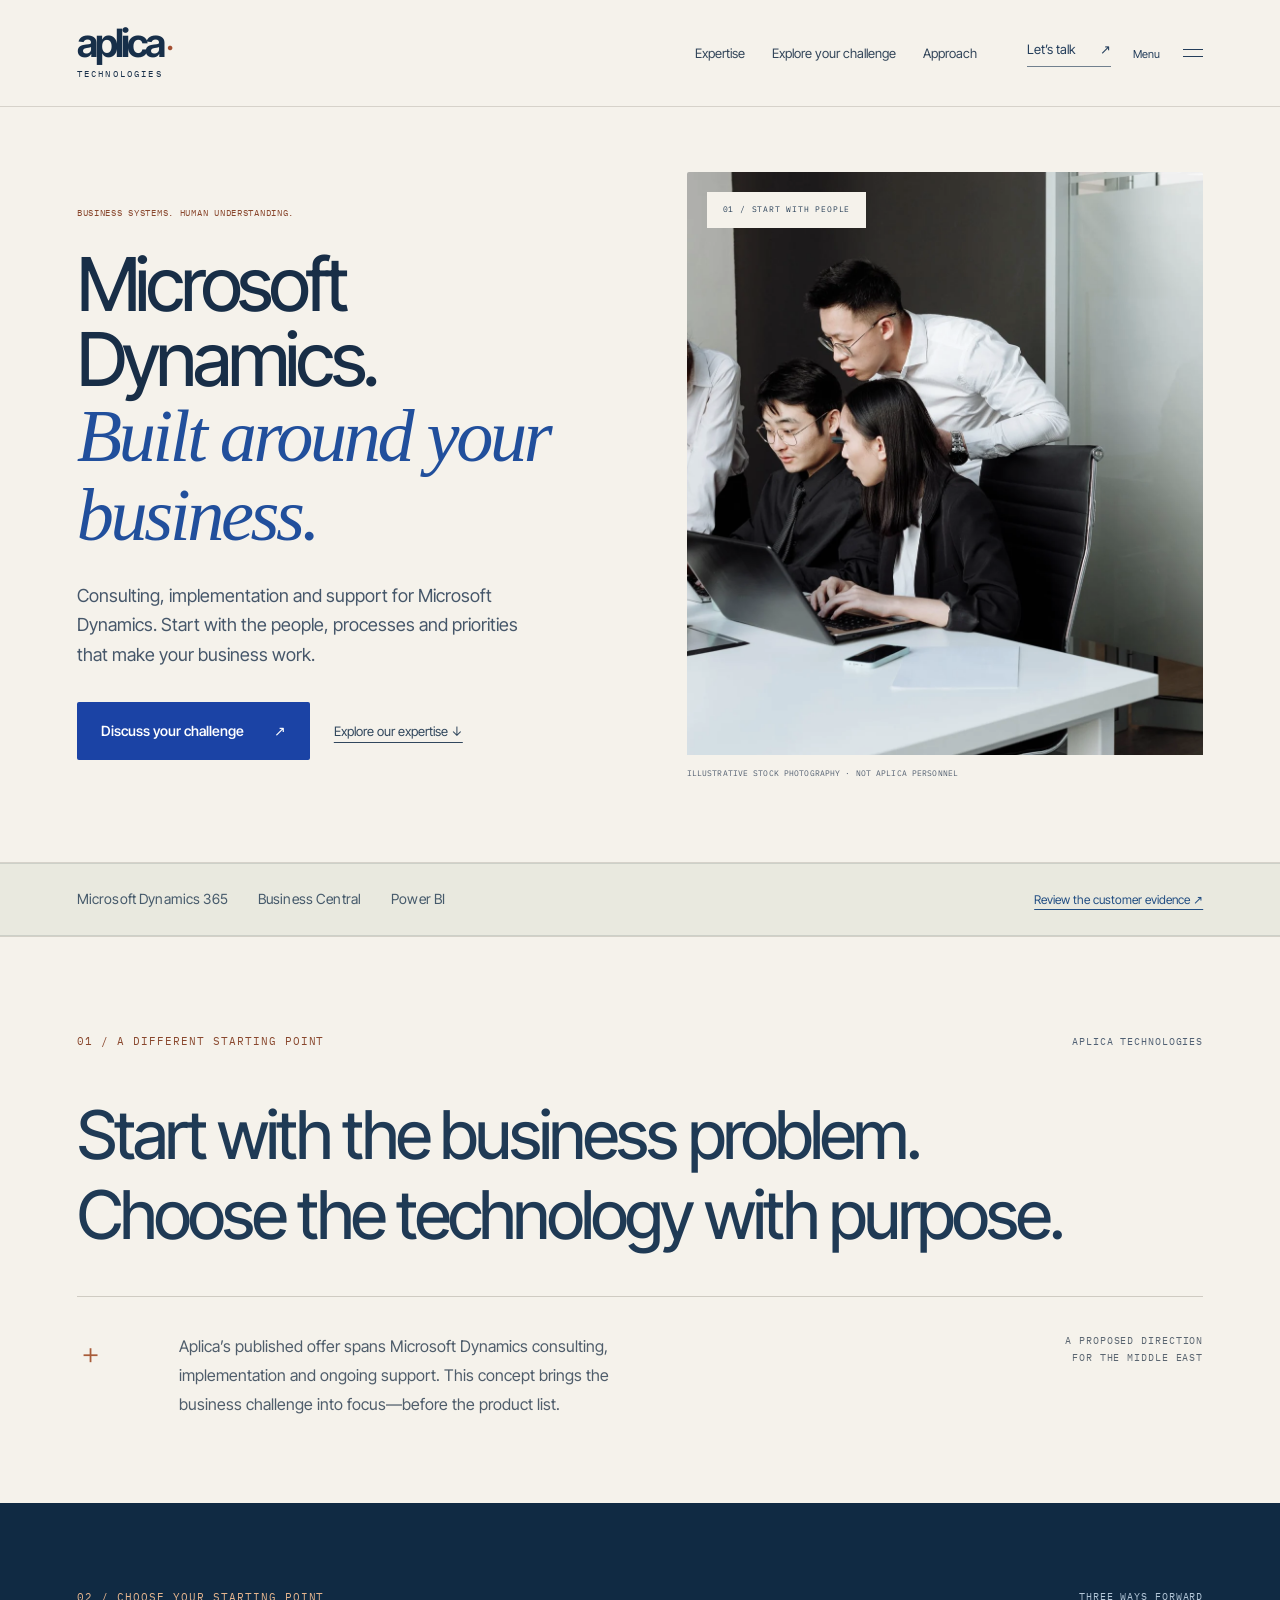
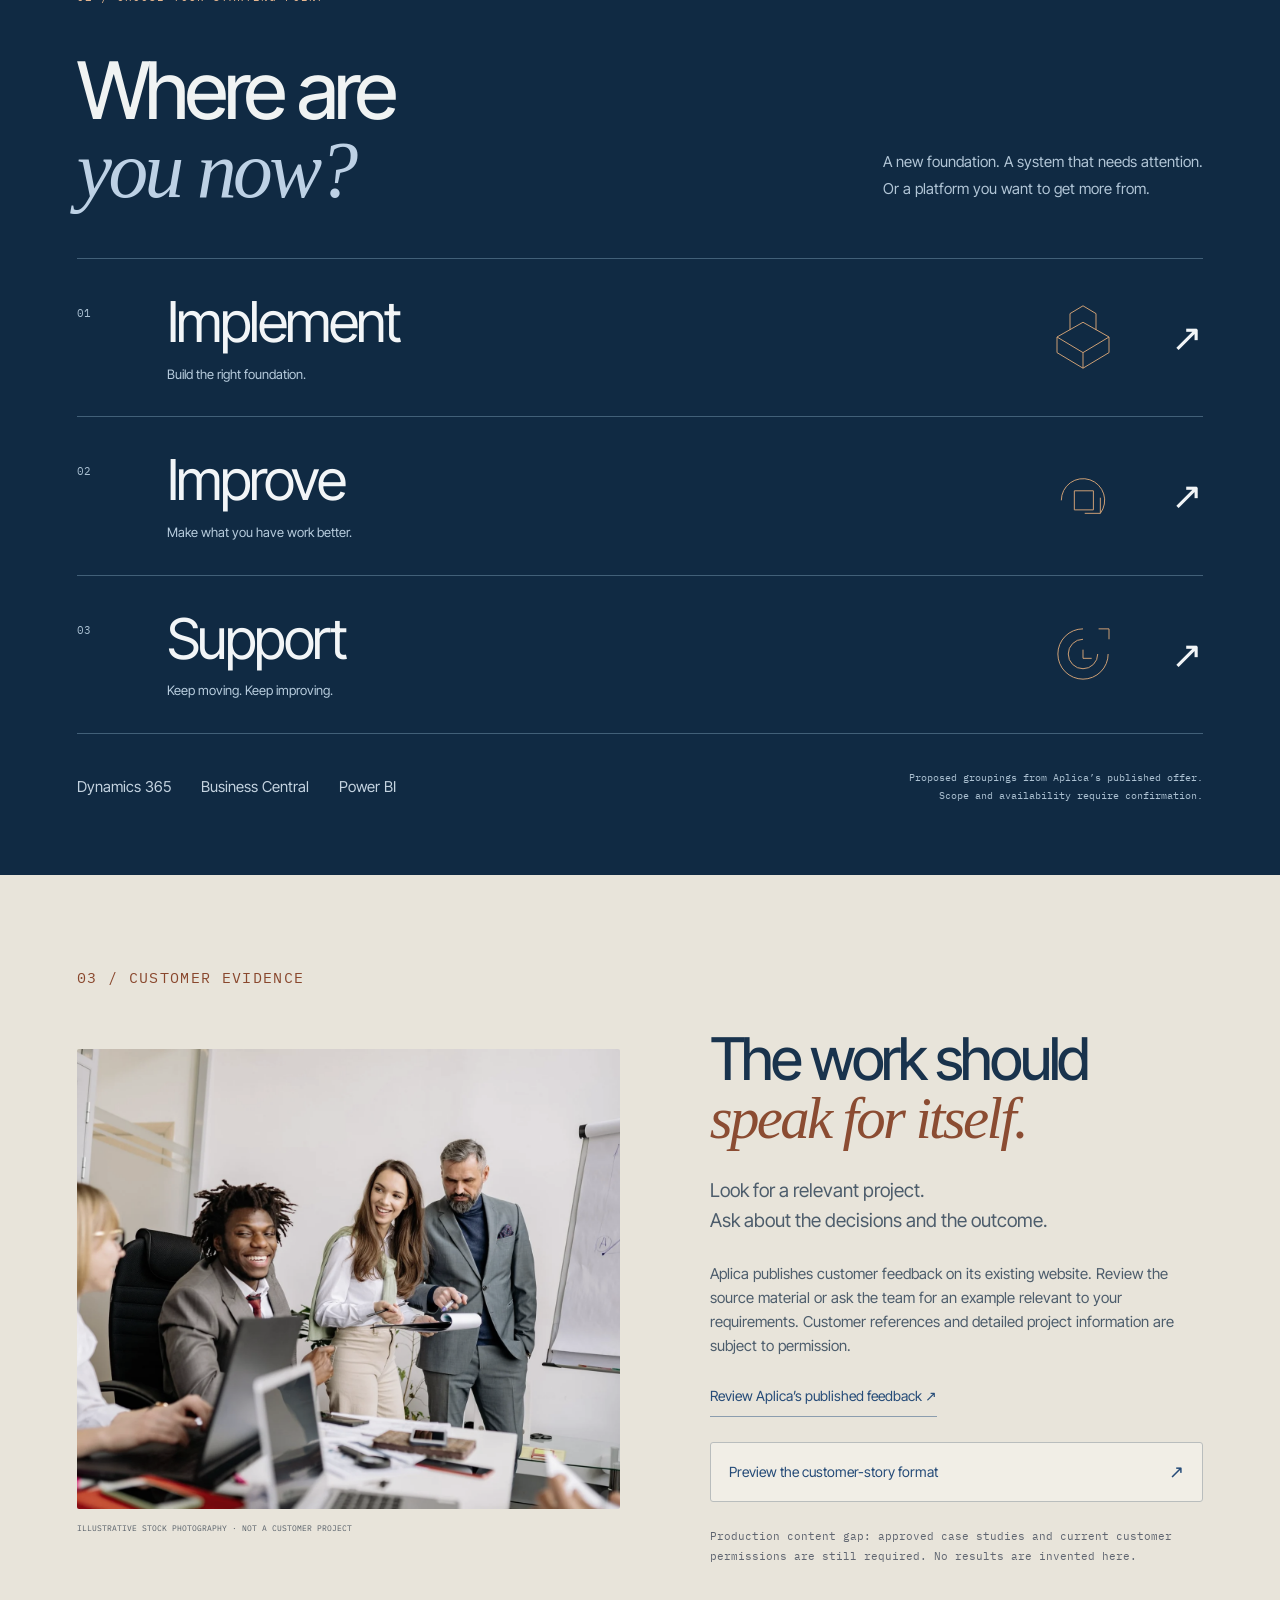
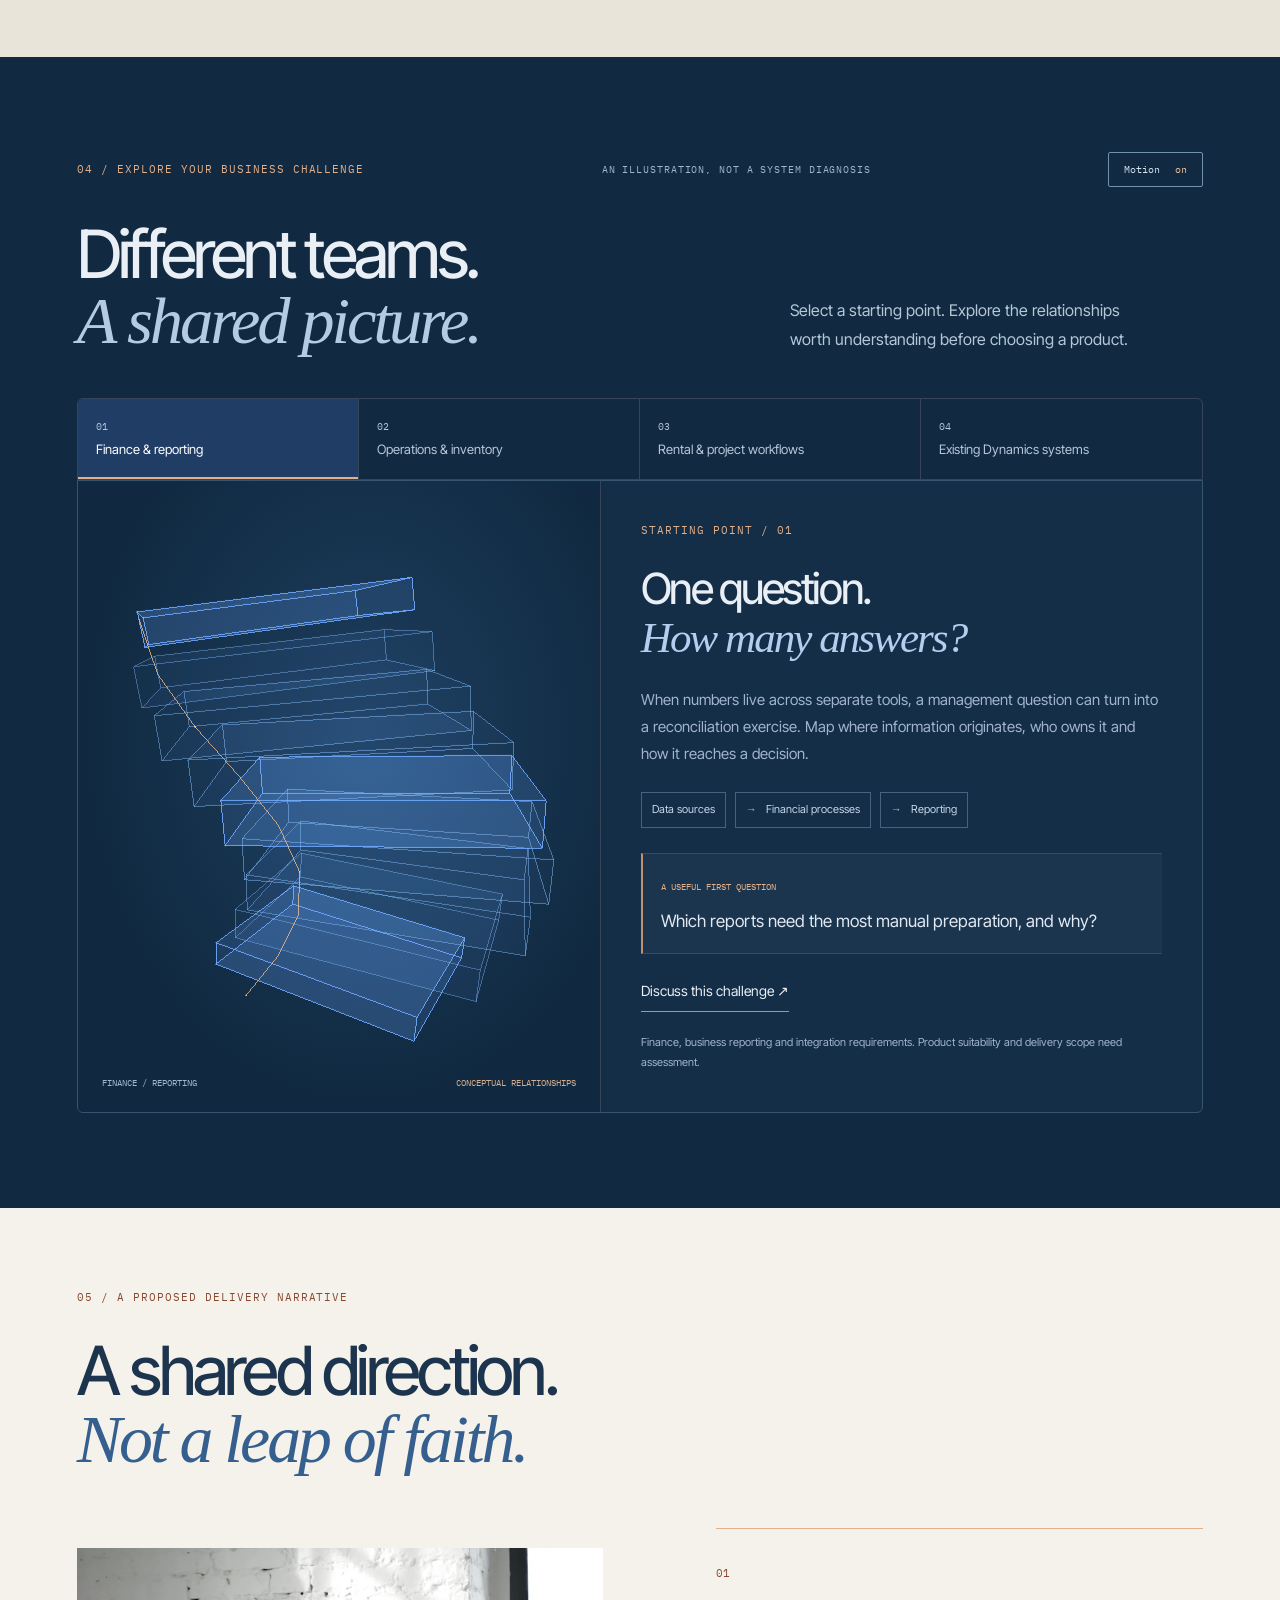
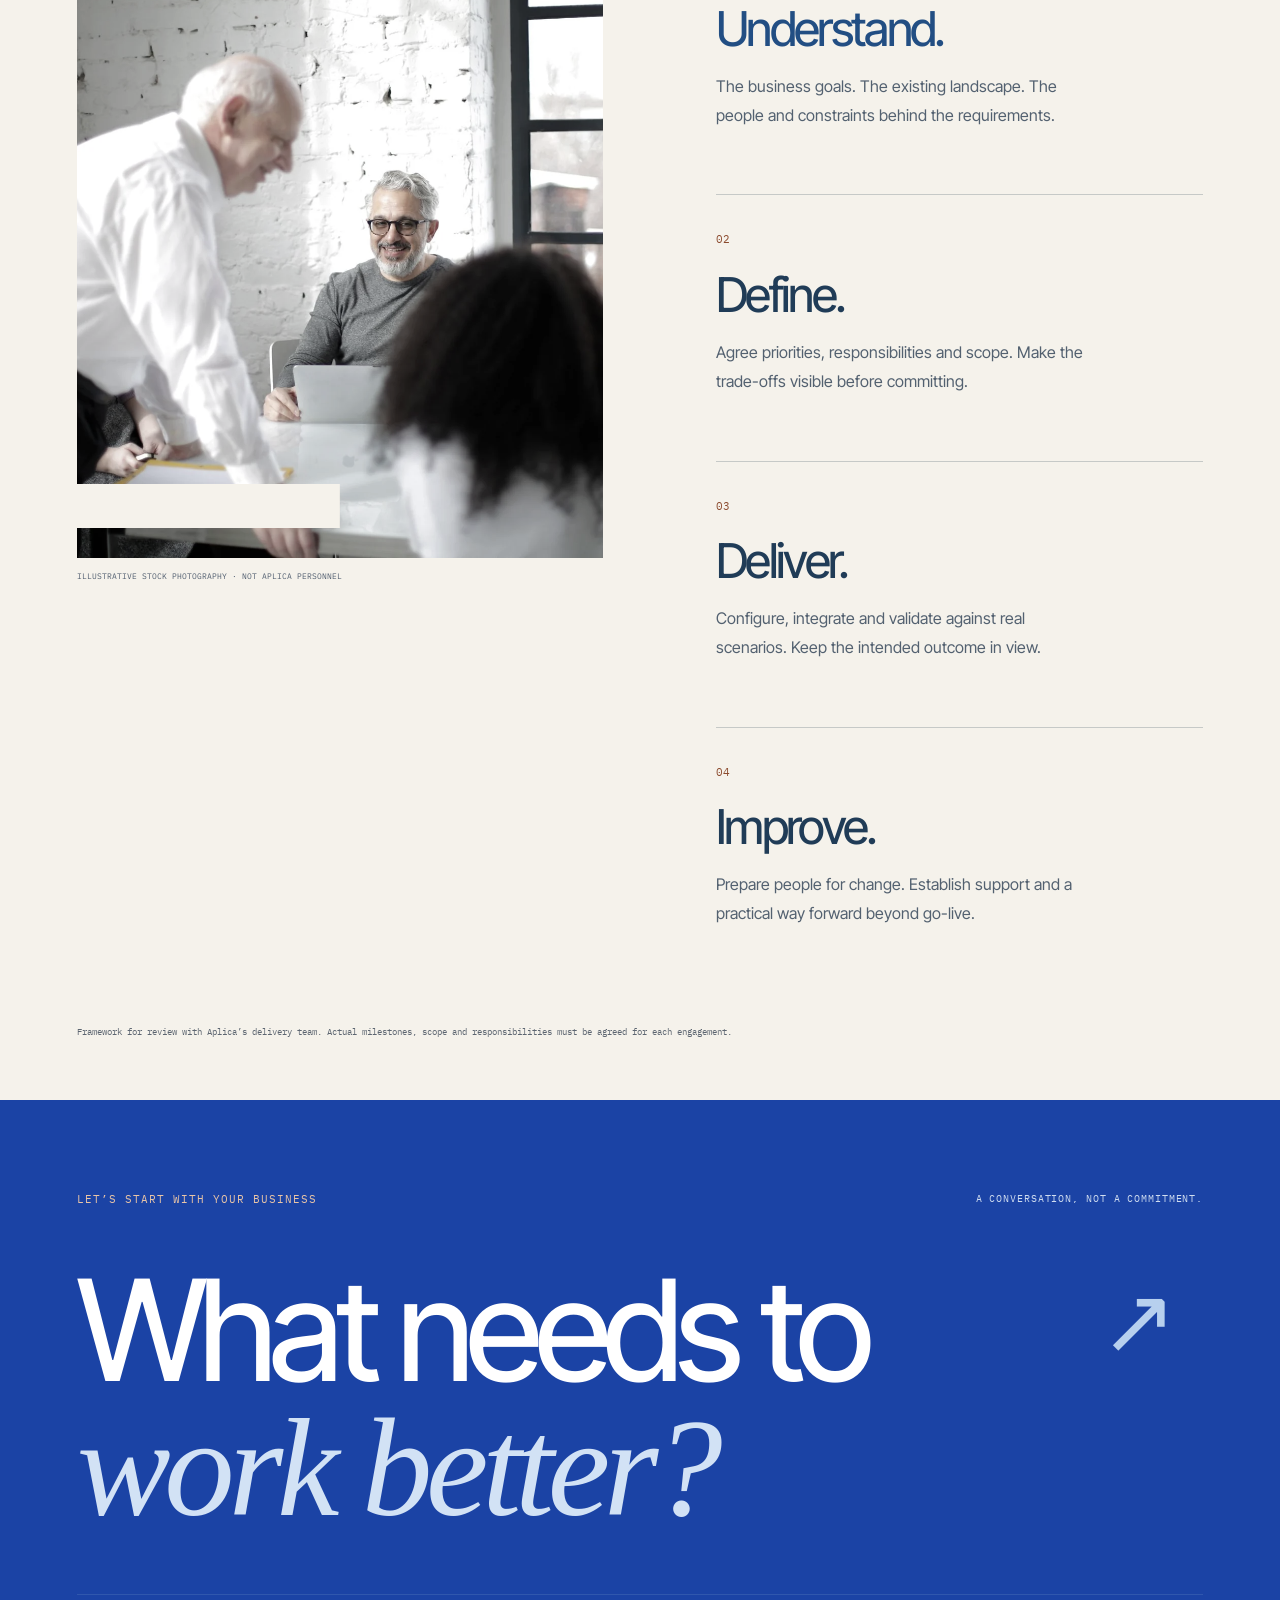
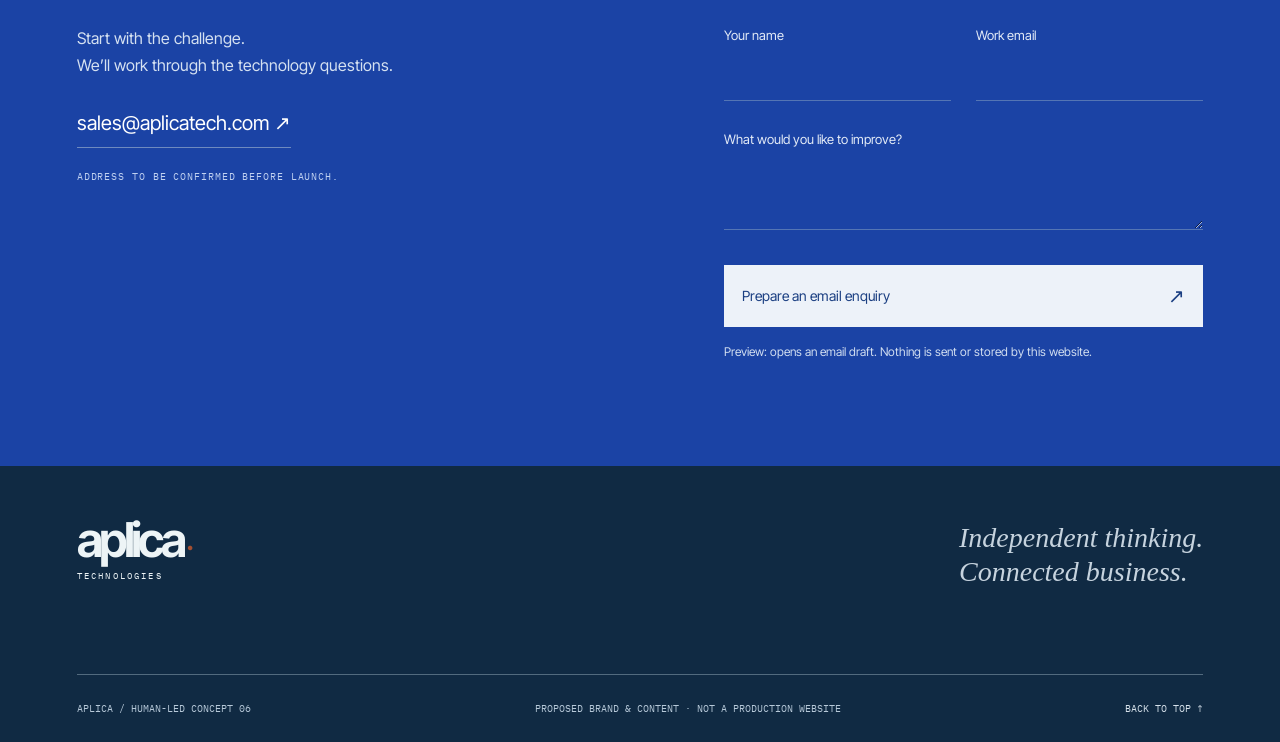
==== commit 58611a86: "Publish human-led design with workplace photography and editorial layouts" ====
--- a/index.html
+++ b/index.html
@@ -1,12 +1,12 @@
 <!DOCTYPE html>
 
-<html lang="en"><head><meta charset="utf-8"/><meta content="width=device-width,initial-scale=1" name="viewport"/><meta content="noindex,nofollow" name="robots"/><meta content="same-origin" name="view-transition"/><meta content="#080e18" name="theme-color"/><title>Aplica — Business understanding. Connected delivery.</title><meta content="An experimental cinematic website direction for Aplica Technologies. A design prototype, not approved production content." name="description"/><link href="cinema.be7e78a6fd.css" rel="stylesheet"/><script defer="" src="scene.24a3cb888b.js"></script><script defer="" src="experience.1543405846.js"></script></head>
-<body><a class="skip" href="#main">Skip to content</a><div aria-hidden="true" class="reading-line"></div><header class="header"><a aria-label="Aplica home" class="wordmark" href="#home">aplica<span>·</span><small>TECHNOLOGIES</small></a><nav aria-label="Primary navigation" class="quick-nav"><a href="#expertise">Expertise</a><a href="#context">Explore your challenge</a><a href="#approach">Approach</a></nav><div class="header-actions"><button aria-label="Pause ambient motion" aria-pressed="false" id="motion-toggle">Motion <span>on</span></button><a class="header-talk" href="#contact">Let’s talk <span>↗</span></a><button aria-controls="menu" aria-expanded="false" aria-label="Open navigation menu" id="menu-toggle"><span class="menu-label">Menu</span><i></i><i></i></button></div></header>
-<dialog aria-label="Site navigation" id="menu"><div class="menu-meta">APLICA / EXPLORE</div><nav><a href="#expertise"><small>01</small>Expertise <span>↗</span></a><a href="#context"><small>02</small>Business context <span>↗</span></a><a href="#approach"><small>03</small>Our approach <span>↗</span></a><a href="#contact"><small>04</small>Let’s talk <span>↗</span></a></nav><div class="menu-bottom"><span>CINEMATIC CONCEPT / ENGLISH PREVIEW</span><button id="menu-close">Close menu ×</button></div></dialog>
-<main id="main"><section aria-labelledby="hero-title" class="opening" id="home"><div class="stage"><div aria-hidden="true" class="stage-grid"></div><canvas aria-label="Interactive conceptual three-dimensional structure, moving from separated components into an organised system" id="system-scene" role="img"></canvas><div aria-hidden="true" class="hero-gallery"><img alt="" fetchpriority="high" height="848" src="assets/implementation-sculpture.webp" width="1264"/><span>FORM / CONNECTION / CONTINUITY</span></div><div aria-hidden="true" class="scene-fallback"><div></div><div></div><div></div></div><div aria-hidden="true" class="stage-shade"></div><div class="hero-copy first-copy"><p class="kicker"><span></span> MICROSOFT BUSINESS APPLICATIONS</p><h1 id="hero-title">Microsoft Dynamics.<br/><em>Built around your business.</em></h1><p class="hero-description">Consulting, implementation and support for your business systems. Start fresh, improve an existing Dynamics environment, or plan what comes next.</p><div class="hero-actions"><a class="hero-cta" href="#contact">Discuss your challenge <span>↗</span></a><a class="hero-secondary" href="#expertise">Explore our expertise ↓</a></div></div><div aria-hidden="true" class="hero-copy second-copy"><p class="kicker">FROM SEPARATE PARTS TO A SHARED PICTURE</p><p class="second-title">Clear priorities.<br/><em>Connected delivery.</em></p><p class="hero-description">Start with the business.<br/>Connect the technology with purpose.</p></div><div class="scene-side"><span class="live-dot"></span> ART / INTERACTIVE STUDY <b>01—03</b></div><div aria-hidden="true" class="scene-coordinate">AP / SYSTEM STUDY<br/><span id="scene-state">01 — FRAGMENTED</span></div><div class="stage-bottom"><div class="scroll-hint"><span class="scroll-track"><i></i></span> SCROLL TO CONNECT</div><span>PEOPLE / PROCESS / PLATFORM</span><span class="stage-count">01 <i></i> <b id="stage-number">03</b></span></div></div></section>
+<html lang="en"><head><meta charset="utf-8"/><meta content="width=device-width,initial-scale=1" name="viewport"/><meta content="noindex,nofollow" name="robots"/><meta content="same-origin" name="view-transition"/><meta content="#f5f2eb" name="theme-color"/><title>Aplica — Business understanding. Connected delivery.</title><meta content="A human-led website design preview for Aplica Technologies. Illustrative stock imagery, not Aplica personnel or customers." name="description"/><link href="cinema.06dc7580fa.css" rel="stylesheet"/><script defer="" src="scene.24a3cb888b.js"></script><script defer="" src="experience.df28337284.js"></script></head>
+<body><a class="skip" href="#main">Skip to content</a><div aria-hidden="true" class="reading-line"></div><header class="header"><a aria-label="Aplica home" class="wordmark" href="#home">aplica<span>·</span><small>TECHNOLOGIES</small></a><nav aria-label="Primary navigation" class="quick-nav"><a href="#expertise">Expertise</a><a href="#context">Explore your challenge</a><a href="#approach">Approach</a></nav><div class="header-actions"><a class="header-talk" href="#contact">Let’s talk <span>↗</span></a><button aria-controls="menu" aria-expanded="false" aria-label="Open navigation menu" id="menu-toggle"><span class="menu-label">Menu</span><i></i><i></i></button></div></header>
+<dialog aria-label="Site navigation" id="menu"><div class="menu-meta">APLICA / EXPLORE</div><nav><a href="#expertise"><small>01</small>Expertise <span>↗</span></a><a href="#context"><small>02</small>Business context <span>↗</span></a><a href="#approach"><small>03</small>Our approach <span>↗</span></a><a href="#contact"><small>04</small>Let’s talk <span>↗</span></a></nav><div class="menu-bottom"><span>HUMAN-LED DIRECTION / ENGLISH PREVIEW</span><button id="menu-close">Close menu ×</button></div></dialog>
+<main id="main"><section aria-labelledby="hero-title" class="opening" id="home"><div class="stage"><div class="hero-copy first-copy"><p class="kicker">BUSINESS SYSTEMS. HUMAN UNDERSTANDING.</p><h1 id="hero-title">Microsoft Dynamics.<br/><em>Built around your business.</em></h1><p class="hero-description">Consulting, implementation and support for Microsoft Dynamics. Start with the people, processes and priorities that make your business work.</p><div class="hero-actions"><a class="hero-cta" href="#contact">Discuss your challenge <span>↗</span></a><a class="hero-secondary" href="#expertise">Explore our expertise ↓</a></div></div><figure class="human-hero-photo"><img alt="Illustrative stock photograph of four colleagues working together around a laptop" fetchpriority="high" height="1200" src="assets/workshop.webp" width="1800"/><figcaption>ILLUSTRATIVE STOCK PHOTOGRAPHY · NOT APLICA PERSONNEL</figcaption><div aria-hidden="true" class="photo-index">01 / START WITH PEOPLE</div></figure></div></section>
 <div class="orientation section-pad"><span>Microsoft Dynamics 365</span><span>Business Central</span><span>Power BI</span><a href="#evidence">Review the customer evidence ↗</a></div><section class="intro section-pad"><div class="intro-label"><span class="kicker">01 / A DIFFERENT STARTING POINT</span><span class="tiny">APLICA TECHNOLOGIES</span></div><h2 class="statement" data-words="">Start with the business problem. Choose the technology with purpose.</h2><div class="intro-bottom"><span class="cross">＋</span><p>Aplica’s published offer spans Microsoft Dynamics consulting, implementation and ongoing support. This concept brings the business challenge into focus—before the product list.</p><span class="tiny">A PROPOSED DIRECTION<br/>FOR THE MIDDLE EAST</span></div></section>
 <section class="expertise section-pad" id="expertise"><div class="section-top"><p class="kicker">02 / CHOOSE YOUR STARTING POINT</p><span class="tiny">THREE WAYS FORWARD</span></div><div class="expertise-heading"><h2>Where are<br/><em>you now?</em></h2><p>A new foundation. A system that needs attention.<br/>Or a platform you want to get more from.</p></div><div class="service-list"><article class="service-item" data-service=""><button aria-controls="detail-implement" aria-expanded="false" class="service-button" id="service-implement"><span class="service-num">01</span><span class="service-name">Implement<span>Build the right foundation.</span></span><svg aria-hidden="true" class="service-motif" viewbox="0 0 90 90"><path d="M15 45 45 28 75 45 45 63Z M15 45v18l30 18 30-18V45 M45 63v18 M30 37V18l15-9 15 9v19"></path></svg><span class="service-glyph">↗</span></button><div aria-labelledby="service-implement" class="service-detail" hidden="" id="detail-implement" role="region"><div class="service-inside"><p>For businesses planning an ERP implementation or bringing disconnected processes together. Begin with requirements, responsibilities and the people who will use the system.</p><ul><li>Business process understanding</li><li>Implementation &amp; integration planning</li><li>Data preparation &amp; user adoption</li></ul><a class="page-link" href="implementation.html">Explore the implementation approach ↗</a></div></div></article><article class="service-item" data-service=""><button aria-controls="detail-improve" aria-expanded="false" class="service-button" id="service-improve"><span class="service-num">02</span><span class="service-name">Improve<span>Make what you have work better.</span></span><svg aria-hidden="true" class="service-motif" viewbox="0 0 90 90"><path d="M20 50a25 25 0 1 1 45 15 M65 65V47 M65 65H47 M35 39h22v22H35Z"></path></svg><span class="service-glyph">↗</span></button><div aria-labelledby="service-improve" class="service-detail" hidden="" id="detail-improve" role="region"><div class="service-inside"><p>For an existing Dynamics environment, a migration decision or a project that needs a fresh perspective. Understand what is happening before deciding what should change.</p><ul><li>System review &amp; recommendations</li><li>Upgrade &amp; migration assessment</li><li>Project recovery scoping</li></ul><a data-topic="improving an existing system" href="#contact">Discuss your starting point ↗</a></div></div></article><article class="service-item" data-service=""><button aria-controls="detail-support" aria-expanded="false" class="service-button" id="service-support"><span class="service-num">03</span><span class="service-name">Support<span>Keep moving. Keep improving.</span></span><svg aria-hidden="true" class="service-motif" viewbox="0 0 90 90"><path d="M45 16a29 29 0 1 0 29 29 M45 28a17 17 0 1 0 17 17 M45 40v10h10 M63 16h12v12"></path></svg><span class="service-glyph">↗</span></button><div aria-labelledby="service-support" class="service-detail" hidden="" id="detail-support" role="region"><div class="service-inside"><p>For teams seeking application support, training and a considered plan beyond go-live. Establish the scope, ownership and priorities together.</p><ul><li>Application support</li><li>Product training</li><li>Continued system improvement</li></ul><a data-topic="ongoing support" href="#contact">Discuss your starting point ↗</a></div></div></article></div><div class="service-footer"><span>Dynamics 365</span><span>Business Central</span><span>Power BI</span><p>Proposed groupings from Aplica’s published offer.<br/>Scope and availability require confirmation.</p></div></section>
-<section class="evidence section-pad" id="evidence"><p class="kicker">03 / CUSTOMER EVIDENCE</p><div class="evidence-grid"><figure class="evidence-art"><img alt="Conceptual sculpture of intersecting blue glass planes and a cobalt form" height="848" loading="lazy" src="assets/evidence-sculpture.webp" width="1264"/><figcaption>CONCEPTUAL ARTWORK · AI-GENERATED · NOT A CUSTOMER PROJECT</figcaption></figure><div class="evidence-copy"><h2>The work should<br/><em>speak for itself.</em></h2><p class="large-text">Look for a relevant project.<br/>Ask about the decisions and the outcome.</p><p>Aplica publishes customer feedback on its existing website. Review the source material or ask the team for an example relevant to your requirements. Customer references and detailed project information are subject to permission.</p><a class="line-link" href="https://aplicatech.com/" rel="noopener" target="_blank">Review Aplica’s published feedback ↗</a><a class="case-template-link page-link" href="case-study.html">Preview the customer-story format <span>↗</span></a><span class="evidence-note">Production content gap: approved case studies and current customer permissions are still required. No results are invented here.</span></div></div></section><section class="scenario-explorer section-pad" id="context"><div class="section-top"><p class="kicker">04 / EXPLORE YOUR BUSINESS CHALLENGE</p><span class="tiny">AN ILLUSTRATION, NOT A SYSTEM DIAGNOSIS</span></div><div class="explorer-heading"><h2>Your context.<br/><em>A clearer conversation.</em></h2><p>Select a starting point. Explore the relationships worth understanding before choosing a product.</p></div><div aria-label="Business challenges" class="explorer-tabs" role="tablist"><button aria-controls="scenario-finance" aria-selected="true" data-scenario="finance" id="challenge-finance" role="tab" tabindex="0"><span>01</span>Finance &amp; reporting</button><button aria-controls="scenario-operations" aria-selected="false" data-scenario="operations" id="challenge-operations" role="tab" tabindex="-1"><span>02</span>Operations &amp; inventory</button><button aria-controls="scenario-rental" aria-selected="false" data-scenario="rental" id="challenge-rental" role="tab" tabindex="-1"><span>03</span>Rental &amp; project workflows</button><button aria-controls="scenario-existing" aria-selected="false" data-scenario="existing" id="challenge-existing" role="tab" tabindex="-1"><span>04</span>Existing Dynamics systems</button></div><div class="explorer-body"><div class="explorer-visual"><canvas aria-label="Conceptual connected structure; the adjacent text describes the selected business challenge" id="explorer-scene" role="img"></canvas><div aria-hidden="true" class="explorer-fallback"><i></i><i></i><i></i></div><div class="visual-caption"><span id="visual-scenario">FINANCE / REPORTING</span><span>CONCEPTUAL RELATIONSHIPS</span></div></div><div class="explorer-content"><article aria-labelledby="challenge-finance" id="scenario-finance" role="tabpanel" tabindex="0"><p class="kicker">STARTING POINT / 01</p><h3>One question.<br/><em>How many answers?</em></h3><p class="scenario-intro">When numbers live across separate tools, a management question can turn into a reconciliation exercise. Map where information originates, who owns it and how it reaches a decision.</p><ol class="relationship-flow"><li>Data sources</li><li>Financial processes</li><li>Reporting</li></ol><div class="discovery-question"><span>A USEFUL FIRST QUESTION</span><p>Which reports need the most manual preparation, and why?</p></div><a class="line-link" data-topic="finance &amp; reporting" href="#contact">Discuss this challenge ↗</a><p class="scenario-scope">Finance, business reporting and integration requirements. Product suitability and delivery scope need assessment.</p></article><article aria-labelledby="challenge-operations" id="scenario-operations" role="tabpanel" tabindex="0"><p class="kicker">STARTING POINT / 02</p><h3>See the handovers.<br/><em>Find the friction.</em></h3><p class="scenario-intro">An order crosses teams, systems and responsibilities. Trace the path from demand to fulfilment before deciding which process or platform needs to change.</p><ol class="relationship-flow"><li>Purchasing</li><li>Inventory</li><li>Fulfilment</li></ol><div class="discovery-question"><span>A USEFUL FIRST QUESTION</span><p>Where does your team re-enter information or lose visibility?</p></div><a class="line-link" data-topic="operations &amp; inventory" href="#contact">Discuss this challenge ↗</a><p class="scenario-scope">Operational process mapping, inventory and integration discussions. This is not a promise of a preconfigured solution.</p></article><article aria-labelledby="challenge-rental" id="scenario-rental" role="tabpanel" tabindex="0"><p class="kicker">STARTING POINT / 03</p><h3>Availability to billing.<br/><em>A connected picture.</em></h3><p class="scenario-intro">Rental and project operations can involve availability, contract changes, billing and financial oversight. Understand how those moving parts relate in your business.</p><ol class="relationship-flow"><li>Availability</li><li>Contracts</li><li>Billing</li></ol><div class="discovery-question"><span>A USEFUL FIRST QUESTION</span><p>How do contract changes reach the teams responsible for billing?</p></div><a class="line-link" data-topic="rental &amp; project workflows" href="#contact">Discuss this challenge ↗</a><p class="scenario-scope">Rental and project workflows are an exploratory discussion area based on Aplica’s published offer. Confirm current capability and references.</p></article><article aria-labelledby="challenge-existing" id="scenario-existing" role="tabpanel" tabindex="0"><p class="kicker">STARTING POINT / 04</p><h3>Before a replacement.<br/><em>A clearer diagnosis.</em></h3><p class="scenario-intro">A difficult implementation or ageing environment does not automatically call for a full replacement. Start with the product version, issues, dependencies and intended outcomes.</p><ol class="relationship-flow"><li>Current landscape</li><li>Assessment</li><li>Priorities</li></ol><div class="discovery-question"><span>A USEFUL FIRST QUESTION</span><p>What is not working, for whom, and what would better look like?</p></div><a class="line-link" data-topic="existing dynamics systems" href="#contact">Discuss this challenge ↗</a><p class="scenario-scope">System review, upgrade planning and project recovery scoping. No diagnosis or timeline is implied by this illustration.</p></article></div></div></section><section class="approach" id="approach"><div class="approach-intro section-pad"><p class="kicker">05 / A PROPOSED DELIVERY NARRATIVE</p><h2>A shared direction.<br/><em>Not a leap of faith.</em></h2></div><div class="process-layout section-pad"><div aria-hidden="true" class="process-visual"><div class="process-orbit o1"></div><div class="process-orbit o2"></div><div class="process-orbit o3"></div><div class="process-center">a<span id="process-phase">01 / UNDERSTAND</span></div><span class="process-corner pc1">BUSINESS</span><span class="process-corner pc2">PEOPLE</span><span class="process-corner pc3">TECHNOLOGY</span></div><div class="process-steps"><article data-phase="01 / UNDERSTAND"><span>01</span><h3>Understand.</h3><p>The business goals. The existing landscape. The people and constraints behind the requirements.</p></article><article data-phase="02 / DEFINE"><span>02</span><h3>Define.</h3><p>Agree priorities, responsibilities and scope. Make the trade-offs visible before committing.</p></article><article data-phase="03 / DELIVER"><span>03</span><h3>Deliver.</h3><p>Configure, integrate and validate against real scenarios. Keep the intended outcome in view.</p></article><article data-phase="04 / IMPROVE"><span>04</span><h3>Improve.</h3><p>Prepare people for change. Establish support and a practical way forward beyond go-live.</p></article></div></div><p class="process-note section-pad">Framework for review with Aplica’s delivery team. Actual milestones, scope and responsibilities must be agreed for each engagement.</p></section>
+<section class="evidence section-pad" id="evidence"><p class="kicker">03 / CUSTOMER EVIDENCE</p><div class="evidence-grid"><figure class="evidence-art"><img alt="Illustrative stock photograph of colleagues discussing work in an office" height="848" loading="lazy" src="assets/collaboration.webp" width="1264"/><figcaption>ILLUSTRATIVE STOCK PHOTOGRAPHY · NOT A CUSTOMER PROJECT</figcaption></figure><div class="evidence-copy"><h2>The work should<br/><em>speak for itself.</em></h2><p class="large-text">Look for a relevant project.<br/>Ask about the decisions and the outcome.</p><p>Aplica publishes customer feedback on its existing website. Review the source material or ask the team for an example relevant to your requirements. Customer references and detailed project information are subject to permission.</p><a class="line-link" href="https://aplicatech.com/" rel="noopener" target="_blank">Review Aplica’s published feedback ↗</a><a class="case-template-link page-link" href="case-study.html">Preview the customer-story format <span>↗</span></a><span class="evidence-note">Production content gap: approved case studies and current customer permissions are still required. No results are invented here.</span></div></div></section><section class="scenario-explorer section-pad" id="context"><div class="section-top"><p class="kicker">04 / EXPLORE YOUR BUSINESS CHALLENGE</p><span class="tiny">AN ILLUSTRATION, NOT A SYSTEM DIAGNOSIS</span><button aria-label="Pause ambient motion" aria-pressed="false" id="motion-toggle">Motion <span>on</span></button></div><div class="explorer-heading"><h2>Different teams.<br/><em>A shared picture.</em></h2><p>Select a starting point. Explore the relationships worth understanding before choosing a product.</p></div><div aria-label="Business challenges" class="explorer-tabs" role="tablist"><button aria-controls="scenario-finance" aria-selected="true" data-scenario="finance" id="challenge-finance" role="tab" tabindex="0"><span>01</span>Finance &amp; reporting</button><button aria-controls="scenario-operations" aria-selected="false" data-scenario="operations" id="challenge-operations" role="tab" tabindex="-1"><span>02</span>Operations &amp; inventory</button><button aria-controls="scenario-rental" aria-selected="false" data-scenario="rental" id="challenge-rental" role="tab" tabindex="-1"><span>03</span>Rental &amp; project workflows</button><button aria-controls="scenario-existing" aria-selected="false" data-scenario="existing" id="challenge-existing" role="tab" tabindex="-1"><span>04</span>Existing Dynamics systems</button></div><div class="explorer-body"><div class="explorer-visual"><canvas aria-label="Conceptual connected structure; the adjacent text describes the selected business challenge" id="explorer-scene" role="img"></canvas><div aria-hidden="true" class="explorer-fallback"><i></i><i></i><i></i></div><div class="visual-caption"><span id="visual-scenario">FINANCE / REPORTING</span><span>CONCEPTUAL RELATIONSHIPS</span></div></div><div class="explorer-content"><article aria-labelledby="challenge-finance" id="scenario-finance" role="tabpanel" tabindex="0"><p class="kicker">STARTING POINT / 01</p><h3>One question.<br/><em>How many answers?</em></h3><p class="scenario-intro">When numbers live across separate tools, a management question can turn into a reconciliation exercise. Map where information originates, who owns it and how it reaches a decision.</p><ol class="relationship-flow"><li>Data sources</li><li>Financial processes</li><li>Reporting</li></ol><div class="discovery-question"><span>A USEFUL FIRST QUESTION</span><p>Which reports need the most manual preparation, and why?</p></div><a class="line-link" data-topic="finance &amp; reporting" href="#contact">Discuss this challenge ↗</a><p class="scenario-scope">Finance, business reporting and integration requirements. Product suitability and delivery scope need assessment.</p></article><article aria-labelledby="challenge-operations" id="scenario-operations" role="tabpanel" tabindex="0"><p class="kicker">STARTING POINT / 02</p><h3>See the handovers.<br/><em>Find the friction.</em></h3><p class="scenario-intro">An order crosses teams, systems and responsibilities. Trace the path from demand to fulfilment before deciding which process or platform needs to change.</p><ol class="relationship-flow"><li>Purchasing</li><li>Inventory</li><li>Fulfilment</li></ol><div class="discovery-question"><span>A USEFUL FIRST QUESTION</span><p>Where does your team re-enter information or lose visibility?</p></div><a class="line-link" data-topic="operations &amp; inventory" href="#contact">Discuss this challenge ↗</a><p class="scenario-scope">Operational process mapping, inventory and integration discussions. This is not a promise of a preconfigured solution.</p></article><article aria-labelledby="challenge-rental" id="scenario-rental" role="tabpanel" tabindex="0"><p class="kicker">STARTING POINT / 03</p><h3>Availability to billing.<br/><em>A connected picture.</em></h3><p class="scenario-intro">Rental and project operations can involve availability, contract changes, billing and financial oversight. Understand how those moving parts relate in your business.</p><ol class="relationship-flow"><li>Availability</li><li>Contracts</li><li>Billing</li></ol><div class="discovery-question"><span>A USEFUL FIRST QUESTION</span><p>How do contract changes reach the teams responsible for billing?</p></div><a class="line-link" data-topic="rental &amp; project workflows" href="#contact">Discuss this challenge ↗</a><p class="scenario-scope">Rental and project workflows are an exploratory discussion area based on Aplica’s published offer. Confirm current capability and references.</p></article><article aria-labelledby="challenge-existing" id="scenario-existing" role="tabpanel" tabindex="0"><p class="kicker">STARTING POINT / 04</p><h3>Before a replacement.<br/><em>A clearer diagnosis.</em></h3><p class="scenario-intro">A difficult implementation or ageing environment does not automatically call for a full replacement. Start with the product version, issues, dependencies and intended outcomes.</p><ol class="relationship-flow"><li>Current landscape</li><li>Assessment</li><li>Priorities</li></ol><div class="discovery-question"><span>A USEFUL FIRST QUESTION</span><p>What is not working, for whom, and what would better look like?</p></div><a class="line-link" data-topic="existing dynamics systems" href="#contact">Discuss this challenge ↗</a><p class="scenario-scope">System review, upgrade planning and project recovery scoping. No diagnosis or timeline is implied by this illustration.</p></article></div></div></section><section class="approach" id="approach"><div class="approach-intro section-pad"><p class="kicker">05 / A PROPOSED DELIVERY NARRATIVE</p><h2>A shared direction.<br/><em>Not a leap of faith.</em></h2></div><div class="process-layout section-pad"><div aria-hidden="false" class="process-visual"><div class="human-process-photo"><img alt="Illustrative stock photograph of a group discussing work around a table" height="1200" loading="lazy" src="assets/conversation.webp" width="1800"/><span>ILLUSTRATIVE STOCK PHOTOGRAPHY · NOT APLICA PERSONNEL</span></div><div class="process-orbit o1"></div><div class="process-orbit o2"></div><div class="process-orbit o3"></div><div class="process-center">a<span id="process-phase">01 / UNDERSTAND</span></div><span class="process-corner pc1">BUSINESS</span><span class="process-corner pc2">PEOPLE</span><span class="process-corner pc3">TECHNOLOGY</span></div><div class="process-steps"><article data-phase="01 / UNDERSTAND"><span>01</span><h3>Understand.</h3><p>The business goals. The existing landscape. The people and constraints behind the requirements.</p></article><article data-phase="02 / DEFINE"><span>02</span><h3>Define.</h3><p>Agree priorities, responsibilities and scope. Make the trade-offs visible before committing.</p></article><article data-phase="03 / DELIVER"><span>03</span><h3>Deliver.</h3><p>Configure, integrate and validate against real scenarios. Keep the intended outcome in view.</p></article><article data-phase="04 / IMPROVE"><span>04</span><h3>Improve.</h3><p>Prepare people for change. Establish support and a practical way forward beyond go-live.</p></article></div></div><p class="process-note section-pad">Framework for review with Aplica’s delivery team. Actual milestones, scope and responsibilities must be agreed for each engagement.</p></section>
 <section class="contact section-pad" id="contact"><div class="contact-top"><p class="kicker">LET’S START WITH YOUR BUSINESS</p><span class="tiny">A CONVERSATION, NOT A COMMITMENT.</span></div><h2>What needs to<br/><em>work better?</em><span aria-hidden="true" class="contact-arrow">↗</span></h2><div class="contact-bottom"><div><p>Start with the challenge.<br/>We’ll work through the technology questions.</p><a class="email-link" href="mailto:sales@aplicatech.com">sales@aplicatech.com ↗</a><span class="tiny">ADDRESS TO BE CONFIRMED BEFORE LAUNCH.</span></div><form id="enquiry" novalidate=""><div class="form-row"><div><label for="name">Your name</label><input autocomplete="name" id="name" maxlength="100" name="name" required=""/></div><div><label for="email">Work email</label><input autocomplete="email" id="email" maxlength="180" name="email" required="" type="email"/></div></div><label for="message">What would you like to improve?</label><textarea id="message" maxlength="3000" name="message" required="" rows="2"></textarea><button class="submit-button" type="submit">Prepare an email enquiry <span>↗</span></button><p class="form-disclosure">Preview: opens an email draft. Nothing is sent or stored by this website.</p><p aria-live="polite" id="form-status" role="status"></p></form></div></section></main>
-<footer class="section-pad"><div class="footer-top"><a class="wordmark" href="#home">aplica<span>·</span><small>TECHNOLOGIES</small></a><p>Independent thinking.<br/>Connected business.</p></div><div class="footer-bottom"><span>APLICA / ADVANCED CONCEPT 05</span><span>PROPOSED BRAND &amp; CONTENT · NOT A PRODUCTION WEBSITE</span><a href="#home">BACK TO TOP ↑</a></div></footer>
+<footer class="section-pad"><div class="footer-top"><a class="wordmark" href="#home">aplica<span>·</span><small>TECHNOLOGIES</small></a><p>Independent thinking.<br/>Connected business.</p></div><div class="footer-bottom"><span>APLICA / HUMAN-LED CONCEPT 06</span><span>PROPOSED BRAND &amp; CONTENT · NOT A PRODUCTION WEBSITE</span><a href="#home">BACK TO TOP ↑</a></div></footer>
 </body></html>
--- a/cinema.06dc7580fa.css
+++ b/cinema.06dc7580fa.css
@@ -0,0 +1,60 @@
+@font-face{font-family:Inter;src:url('assets/fonts/inter-tight-variable-latin.woff2');font-display:swap}@font-face{font-family:Serif;src:url('assets/fonts/instrument-serif-italic-400-latin.woff2');font-style:italic;font-display:swap}@font-face{font-family:Mono;src:url('assets/fonts/ibm-plex-mono-normal-400-latin.woff2');font-display:swap}:root{--ink:#080e18;--surface:#101a28;--white:#e9eff4;--muted:#8798ac;--line:#293545;--blue:#306bff;--signal:#e4b08a;--ease:cubic-bezier(.19,1,.22,1)}*{box-sizing:border-box}html{scroll-behavior:smooth;scroll-padding-top:85px}body{background:var(--ink);color:var(--white);margin:0;font:16px/1.6 Inter,Arial,sans-serif}a{color:inherit;text-decoration:none}button,input,textarea{font:inherit}button{cursor:pointer}button,a,input,textarea{outline-offset:6px}button:focus-visible,a:focus-visible,input:focus-visible,textarea:focus-visible{outline:2px solid var(--signal)}h1,h2,h3,p{margin:0}h1,h2,h3{font-weight:450;letter-spacing:-.055em;line-height:.98}h1{font-size:clamp(65px,7.5vw,120px)}h2{font-size:clamp(52px,6.5vw,100px)}em{font-family:Serif,Georgia,serif;font-weight:400;letter-spacing:-.045em}p{color:var(--muted)}.section-pad{padding-left:6%;padding-right:6%}.kicker,.tiny{font:9px/1.7 Mono,monospace;letter-spacing:.09em}.kicker{color:var(--signal)}.tiny{color:var(--muted);font-size:8px}.reading-line{position:fixed;top:0;left:0;width:100%;height:2px;transform:scaleX(0);transform-origin:left;background:var(--signal);z-index:100;pointer-events:none}.header{position:absolute;left:0;right:0;top:0;z-index:20;display:flex;align-items:center;justify-content:space-between;padding:28px 6%;gap:25px}.wordmark{position:relative;font-size:39px;font-weight:650;letter-spacing:-.075em;line-height:.8;display:inline-block}.wordmark>span{color:var(--signal);font-size:28px;margin-left:3px}.wordmark small{display:block;letter-spacing:.24em;font:7px Mono,monospace;margin-top:10px}.header-center{font:8px/1.6 Mono,monospace;letter-spacing:.1em;color:#aab7c6;margin-left:12%}.header-actions{display:flex;gap:30px;align-items:center;font-size:12px}.header-talk{display:flex;gap:25px;border-bottom:1px solid #768494;padding-bottom:6px}.header-actions button{background:none;color:inherit;border:0}.header #motion-toggle{font:8px Mono,monospace;color:var(--muted);padding:10px 0}.header #motion-toggle span{color:var(--signal);padding-left:7px}#menu-toggle{position:relative;width:70px;height:32px;display:grid;justify-items:end;align-content:center;gap:6px;padding:0}.menu-label{position:absolute;left:0;top:9px;font-size:10px}#menu-toggle i{display:block;width:20px;height:1px;background:white;transition:transform .3s}#menu-toggle:hover i:first-of-type{transform:translateX(-4px)}.opening{height:215svh;position:relative}.stage{height:100svh;min-height:650px;position:sticky;top:0;isolation:isolate;overflow:hidden;background:#080e18}.stage-grid{position:absolute;inset:0;background-image:linear-gradient(#35445b12 1px,transparent 1px),linear-gradient(90deg,#35445b12 1px,transparent 1px);background-size:100px 100px;mask-image:linear-gradient(90deg,transparent,#000);z-index:-2}#system-scene{position:absolute;inset:0;width:100%;height:100%;z-index:-1}.stage-shade{position:absolute;inset:0;z-index:-1;background:linear-gradient(90deg,#080e18e8 0%,#080e18c0 32%,transparent 68%);pointer-events:none}.hero-copy{position:absolute;left:6%;top:50%;transform:translateY(-43%);width:85%;max-width:1120px;will-change:opacity,transform}.hero-copy h1{margin:28px 0 27px}.hero-copy h1 em{color:#c0ccda}.hero-description{font-size:17px;line-height:1.6;color:#9baabd;max-width:390px}.hero-copy .kicker{font-size:8px;display:flex;align-items:center;gap:10px}.hero-copy .kicker>span{width:5px;height:5px;background:var(--signal);border-radius:50%}.round-link{display:inline-flex;align-items:center;gap:14px;font-size:11px;margin-top:30px}.round-arrow{display:grid;place-items:center;width:42px;height:42px;border:1px solid #5a6a7b;border-radius:50%;font-size:18px;transition:background .3s,transform .5s var(--ease)}.round-link:hover .round-arrow{background:var(--blue);border-color:var(--blue);transform:rotate(45deg)}.second-copy{opacity:0;pointer-events:none}.second-title{font-size:clamp(62px,7.5vw,116px);letter-spacing:-.06em;color:white;line-height:1.02;margin:25px 0}.second-title em{color:var(--signal)}.scene-side{position:absolute;right:3%;top:48%;font:7px Mono,monospace;writing-mode:vertical-rl;letter-spacing:.1em;color:#889aae;display:flex;align-items:center;gap:10px}.live-dot{display:inline-block;width:4px;height:4px;background:var(--signal);border-radius:50%}.scene-side b{font-weight:400;margin-top:25px;color:#d9e4ed}.scene-coordinate{position:absolute;right:11%;top:21%;font:8px/1.9 Mono,monospace;color:#7890aa;letter-spacing:.1em}.scene-coordinate>span{color:#c5d3e4}.stage-bottom{position:absolute;left:6%;right:6%;bottom:30px;display:flex;align-items:center;justify-content:space-between;font:8px Mono,monospace;color:#7e91aa;letter-spacing:.07em}.scroll-hint{display:flex;align-items:center;gap:14px}.scroll-track{height:35px;width:16px;border:1px solid #40516a;border-radius:15px;position:relative}.scroll-track i{position:absolute;width:2px;height:6px;left:6px;top:8px;background:var(--signal);animation:scroll-tick 1.8s ease infinite}.stage-count{display:flex;align-items:center;gap:12px;color:#bac7d6}.stage-count i{height:1px;width:80px;background:#3d4a5e}.stage-count b{font-weight:400;color:var(--signal)}.intro{padding-top:130px;padding-bottom:110px;background:#0c1421;border-top:1px solid #1a283a}.intro-label{display:flex;justify-content:space-between;align-items:center;margin-bottom:45px}.statement{font-size:clamp(40px,5.7vw,85px);line-height:1.15;max-width:1120px;letter-spacing:-.045em}.statement .word{color:#435166;transition:color .35s}.statement .word.lit{color:#e0e8f1}.intro-bottom{display:grid;grid-template-columns:.3fr 1.5fr 1fr;gap:9%;margin-top:60px;align-items:start}.intro-bottom>p{font-size:15px;max-width:470px;line-height:1.8}.intro-bottom>.tiny{text-align:right}.cross{font-size:27px;color:var(--signal)}.expertise{padding-top:100px;padding-bottom:70px;background:#e6ebec;color:#0d2037}.section-top{display:flex;justify-content:space-between}.expertise .kicker{color:#446284}.expertise .tiny{color:#63768c}.expertise-heading{display:flex;justify-content:space-between;align-items:end;gap:50px;margin:45px 0 60px}.expertise-heading h2{font-size:clamp(65px,7vw,105px)}.expertise-heading>p{color:#5e6e7d;font-size:14px;padding-bottom:8px}.service-list{border-top:1px solid #b8c4cc}.service-item{border-bottom:1px solid #b8c4cc}.service-button{position:relative;display:grid;grid-template-columns:70px 1fr 80px;align-items:center;gap:20px;width:100%;background:none;border:0;text-align:left;padding:30px 0;color:#142b44;overflow:hidden;transition:color .3s,padding .6s var(--ease)}.service-button:before{content:'';position:absolute;inset:0;background:#d8e1e8;transform:scaleY(0);transform-origin:bottom;transition:transform .55s var(--ease);z-index:0}.service-button>span{position:relative}.service-num{font:10px Mono,monospace;align-self:start;padding-top:15px;color:#56728e}.service-name{font-size:clamp(38px,5vw,73px);letter-spacing:-.045em;line-height:1.1;display:flex;align-items:center;justify-content:space-between;gap:25px}.service-name>span{font-size:12px;letter-spacing:0;line-height:1.5;color:#5c7185;margin-right:7%}.service-glyph{font-size:38px;justify-self:end;font-weight:300;transition:transform .5s var(--ease);transform-origin:center}.service-button:hover:before,.service-button:focus-visible:before,.service-button[aria-expanded=true]:before{transform:scaleY(1)}.service-button:hover{padding-inline:20px}.service-button[aria-expanded=true] .service-glyph{transform:rotate(90deg)}.service-inside{display:grid;grid-template-columns:1.2fr 1fr;gap:20px 9%;padding:15px 9% 35px;animation:arrive .55s var(--ease)}.service-inside p{font-size:15px;color:#5c6d7d}.service-inside ul{margin:0;padding-left:18px;color:#3f5c78;font-size:12px;line-height:2}.service-inside a{font-size:12px;color:#164cc8;text-decoration:underline;text-underline-offset:5px}.service-footer{display:flex;align-items:center;gap:30px;flex-wrap:wrap;margin-top:35px}.service-footer>span{font-size:14px;color:#526980}.service-footer>p{margin-left:auto;text-align:right;color:#738295;font:8px/1.8 Mono,monospace}.context{padding-top:110px;overflow:hidden}.context-top h2{margin:35px 0 28px}.context-top>p:not(.kicker){font-size:15px}.context-window{margin-top:55px;overflow-x:auto;scrollbar-width:none;scroll-snap-type:x mandatory;overscroll-behavior-x:contain}.context-window::-webkit-scrollbar{display:none}.context-rail{display:flex;gap:25px;padding:0 6% 10px;width:max-content}.context-card{width:min(38vw,510px);min-width:340px;scroll-snap-align:center;background:#111e30;border:1px solid #25364b;padding:28px;transition:background .5s,transform .5s var(--ease)}.card-meta{display:flex;justify-content:space-between;font:8px Mono,monospace;color:#92a5be;letter-spacing:.08em}.card-meta>span:last-child{font:19px Inter,sans-serif;color:var(--signal)}.card-art{height:220px;position:relative;margin:25px 0;perspective:600px}.rental-art span{position:absolute;left:50%;top:45%;width:150px;height:110px;border:1px solid #5680c0;transform:translate(-50%,-50%) rotateX(58deg) rotateZ(-32deg);transition:transform 1s var(--ease)}.rental-art span:nth-child(1){margin-top:-45px;border-color:#adc6ef}.rental-art span:nth-child(3){margin-top:45px;border-color:#2b466e}.rental-art i{height:110px;width:1px;background:var(--signal);position:absolute;left:50%;top:30%;transform:rotate(25deg)}.trade-art{display:grid;grid-template-columns:repeat(3,55px);align-content:center;justify-content:center;gap:15px;transform:rotate(-18deg) skew(10deg);transform-style:preserve-3d}.trade-art span{width:55px;height:55px;border:1px solid #6e94cf;transition:transform .7s var(--ease),background .5s}.trade-art span:nth-child(2){background:#306bff55;border-color:#78a1e1}.trade-art span:nth-child(6){border-color:var(--signal)}.region-art span{position:absolute;width:160px;height:160px;border:1px solid #446b9f;border-radius:50%;left:50%;top:50%;transform:translate(-50%,-50%) rotateX(35deg);transition:transform 1s var(--ease)}.region-art span:nth-child(2){width:110px;height:110px;border-color:#6792d4}.region-art span:nth-child(3){width:50px;height:50px;border-color:var(--signal)}.region-art i{position:absolute;width:6px;height:6px;background:var(--signal);left:50%;top:50%;border-radius:50%}.context-card h3{font-size:46px;margin-bottom:25px}.context-card h3 em{color:#a8c2e8}.context-card>p{font-size:14px;max-width:340px;min-height:68px}.context-card>a{border-top:1px solid #30415b;margin-top:25px;padding-top:20px;display:flex;justify-content:space-between;font-size:11px}.context-card>a span{color:var(--signal)}.context-controls{display:flex;justify-content:space-between;align-items:center;gap:30px;margin:30px 0 80px}.context-controls>div{display:flex;gap:10px}.context-controls button{width:44px;height:44px;background:none;border:1px solid #3b506c;color:white;border-radius:50%;font-size:18px;transition:background .3s}.context-controls button:hover{background:var(--blue)}.context-card:hover{background:#162941}.context-card:hover .rental-art span:nth-child(1){transform:translate(-50%,-65%) rotateX(58deg) rotateZ(-32deg)}.context-card:hover .trade-art span:nth-child(odd){transform:translateY(-10px)}.context-card:hover .region-art span:first-child{transform:translate(-50%,-50%) rotateX(65deg) rotateY(20deg)}.approach{background:#0d1827;padding-top:85px;overflow:clip}.approach-intro h2{margin-top:30px}.process-layout{display:grid;grid-template-columns:1fr 1fr;gap:10%;align-items:start;margin-top:70px}.process-visual{height:min(450px,40vw);position:sticky;top:100px;isolation:isolate;margin-top:20px}.process-orbit{position:absolute;left:50%;top:45%;width:75%;height:75%;border:1px solid #334b6a;border-radius:50%;transform:translate(-50%,-50%) rotateX(55deg) rotateZ(25deg);transition:transform 1s var(--ease),border-color .6s}.o2{transform:translate(-50%,-50%) rotateY(55deg) rotateZ(-25deg);border-color:#436b9e}.o3{transform:translate(-50%,-50%) rotateX(-35deg) rotateY(50deg);border-color:#a38068}.process-center{position:absolute;top:41%;left:50%;transform:translate(-50%,-50%);font-size:80px;letter-spacing:-.07em;font-weight:550;color:#d1e0f3}.process-center>span{font:8px Mono,monospace;white-space:nowrap;position:absolute;top:115%;left:50%;transform:translateX(-50%);color:var(--signal);letter-spacing:.08em}.process-corner{position:absolute;font:7px Mono,monospace;color:#5f7796;letter-spacing:.1em}.pc1{left:0;top:10%}.pc2{right:0;top:40%}.pc3{left:13%;bottom:7%}.process-steps article{padding:30px 0 65px;border-top:1px solid #2a3d56;min-height:280px;opacity:.45;transition:opacity .5s}.process-steps article.is-current{opacity:1}.process-steps article>span{font:9px Mono,monospace;color:var(--signal)}.process-steps h3{font-size:54px;margin:20px 0}.process-steps p{font-size:15px;max-width:370px}.process-note{font:8px/1.9 Mono,monospace;padding-bottom:60px;max-width:900px;color:#6d829b}.evidence{padding-top:110px;padding-bottom:110px;background:#e6ebec;color:#102740}.evidence .kicker{color:#5c7086}.evidence-grid{display:grid;grid-template-columns:1fr 1fr;gap:12%;margin-top:40px}.evidence h2{font-size:clamp(45px,5vw,73px)}.evidence p{font-size:14px;color:#607184;margin-bottom:25px}.evidence .large-text{font-size:22px;color:#254361;line-height:1.5}.line-link{font-size:12px;display:inline-block;border-bottom:1px solid #8b9dae;padding-bottom:8px}.evidence-note{display:block;margin-top:25px;font:8px/1.8 Mono,monospace;color:#7b8b99}.contact{padding-top:90px;padding-bottom:90px;background:#102c76}.contact-top{display:flex;justify-content:space-between;gap:20px}.contact .tiny{color:#91a8d9}.contact h2{font-size:clamp(75px,11vw,172px);margin:55px 0 60px;position:relative;line-height:.95}.contact h2 em{color:#a3c0ff}.contact-arrow{position:absolute;right:3%;top:5%;font-size:.65em;font-family:Inter,sans-serif;font-weight:300;transition:transform .8s var(--ease)}.contact:focus-within .contact-arrow{transform:translate(15px,-15px)}.contact-bottom{display:grid;grid-template-columns:1fr 1fr;gap:15%}.contact-bottom>div>p{font-size:16px;color:#a6b9dd;line-height:1.7}.email-link{display:inline-block;font-size:20px;margin-top:27px;border-bottom:1px solid #6e8abf;padding-bottom:8px}.contact-bottom>div>.tiny{display:block;margin-top:20px;font-size:7px}.form-row{display:grid;grid-template-columns:1fr 1fr;gap:25px}label{display:block;font-size:10px;color:#b3c7ed;margin-bottom:7px}input,textarea{background:none;border:0;border-bottom:1px solid #5475b4;color:white;border-radius:0;width:100%;padding:8px 0 13px;margin-bottom:28px;transition:border-color .3s}input:focus,textarea:focus{border-color:var(--signal)}input:focus-visible,textarea:focus-visible{outline-offset:8px}.submit-button{display:flex;justify-content:space-between;align-items:center;width:100%;padding:15px 20px;background:#e6eefb;border:0;color:#123078;font-size:12px}.submit-button>span{font-size:20px;transition:transform .4s var(--ease)}.submit-button:hover>span{transform:translate(4px,-4px)}.form-disclosure{font-size:9px;color:#9eb4de;margin-top:15px}#form-status{font-size:12px;color:#c8d8f4;margin-top:15px}footer{padding-top:65px;padding-bottom:25px}.footer-top{display:flex;justify-content:space-between;align-items:start;gap:30px;margin-bottom:65px}.footer-top>p{font-size:20px;color:#9bacbf;line-height:1.4}.footer-top>button{background:none;border:0;border-bottom:1px solid #596b81;padding:0 0 7px;color:#bdc9d8;font-size:11px}.footer-bottom{display:flex;justify-content:space-between;gap:25px;border-top:1px solid #2b3a50;padding-top:25px;font:7px/1.7 Mono,monospace;color:#61758f}.skip{position:fixed;left:20px;top:-100px;background:white;color:#11263f;padding:15px;z-index:110}.skip:focus{top:15px}dialog{color:#e9eff4;background:#101e31;border:1px solid #3e5676;padding:45px;max-width:620px}dialog::backdrop{background:#040b16d9;backdrop-filter:blur(10px)}#design-notes h2{font-size:56px;margin:25px 0}#design-notes p:not(.kicker){font-size:14px;margin:20px 0;color:#9eb0c7}#close-notes{position:absolute;right:20px;top:12px;background:none;border:0;font-size:28px;color:white}#menu{position:fixed;inset:0;max-width:none;max-height:none;width:100%;height:100%;padding:8% 12%;background:#112a57;border:0;margin:0}#menu[open]{display:flex;flex-direction:column;justify-content:center;animation:menu-in .7s var(--ease)}.menu-meta{font:9px Mono,monospace;color:#8aa6d0;margin-bottom:40px}#menu nav{display:flex;flex-direction:column}#menu nav>a{display:flex;align-items:center;gap:30px;border-top:1px solid #3e557c;padding:20px 0;font-size:clamp(35px,5vw,72px);line-height:1.1;letter-spacing:-.04em;transition:color .3s,padding .5s var(--ease)}#menu nav>a small{font:9px Mono,monospace;color:var(--signal)}#menu nav>a>span{margin-left:auto;font-size:.7em;color:#8da9d7}#menu nav>a:hover{color:var(--signal);padding-left:15px}.menu-bottom{display:flex;justify-content:space-between;align-items:center;margin-top:40px;font:8px Mono,monospace;color:#819bc4;gap:20px}.menu-bottom button{background:none;border:1px solid #6d87af;color:white;padding:10px 16px;font-size:11px}.scene-fallback{display:none;position:absolute;right:12%;top:25%;width:30vw;height:40vw;perspective:700px;z-index:-1}.scene-fallback>div{position:absolute;inset:12%;border:1px solid #6790c5;transform:rotateX(55deg) rotateZ(35deg)}.scene-fallback>div:nth-child(2){transform:translateY(70px) rotateX(55deg) rotateZ(35deg);border-color:var(--signal)}.scene-fallback>div:nth-child(3){transform:translateY(-70px) rotateX(55deg) rotateZ(35deg)}.no-webgl .scene-fallback{display:block}.reveal-wait{opacity:0;transform:translateY(25px);transition:opacity .8s var(--ease),transform 1s var(--ease)}.reveal-wait.revealed{opacity:1;transform:none}[hidden]{display:none!important}.motion-paused .scroll-track i{animation-play-state:paused}@keyframes scroll-tick{0%,100%{transform:translateY(0);opacity:.5}50%{transform:translateY(8px);opacity:1}}@keyframes arrive{from{opacity:0;transform:translateY(15px)}to{opacity:1;transform:none}}@keyframes menu-in{from{clip-path:inset(0 0 100% 0)}to{clip-path:inset(0)}}
+@media(min-width:1700px){.section-pad{padding-left:max(6%,calc((100vw - 1500px)/2));padding-right:max(6%,calc((100vw - 1500px)/2))}}@media(max-width:1000px){.header-center{display:none}.header-actions{gap:22px}.hero-copy h1{font-size:80px}.second-title{font-size:80px}.intro-bottom{grid-template-columns:.2fr 1.5fr 1fr;gap:7%}.service-name>span{margin-right:0;max-width:180px}.context-card{min-width:340px}.process-steps h3{font-size:46px}.evidence-grid{gap:7%}.contact-bottom{gap:8%}.contact h2{font-size:110px}.context-top h2{font-size:70px}}@media(max-width:640px){.header{padding-top:23px;gap:15px}.wordmark{font-size:33px}.wordmark small{font-size:6px}.header-actions{gap:15px}.header-talk{display:none}#menu-toggle{width:63px}.header #motion-toggle{font-size:7px}.opening{height:180svh}.stage{height:100svh;min-height:650px}.hero-copy{top:45%;transform:translateY(-38%);width:90%}.hero-copy h1{font-size:clamp(49px,11vw,72px);margin:24px 0}.hero-copy .kicker{font-size:7px}.hero-description{font-size:15px;color:#a0b0c4;max-width:260px}.second-title{font-size:clamp(48px,11vw,70px);margin:24px 0}.second-copy .kicker{max-width:260px}.round-link{margin-top:24px;font-size:11px}.round-arrow{width:38px;height:38px}.scene-coordinate{top:17%;right:9%;font-size:6px}.scene-side{font-size:6px;right:3%;top:57%}.stage-shade{background:linear-gradient(90deg,#080e18cd,transparent),linear-gradient(0deg,#080e18a0,transparent 70%)}.stage-bottom{font-size:6px;bottom:24px;gap:15px}.stage-bottom>span:nth-child(2){display:none}.stage-count i{width:40px}.scroll-hint{gap:10px}.intro{padding-block:65px}.intro-label{gap:20px;margin-bottom:30px}.kicker{font-size:8px}.tiny{font-size:7px}.intro-label>.tiny{display:none}.statement{font-size:39px;line-height:1.2}.intro-bottom{grid-template-columns:25px 1fr;gap:20px;margin-top:35px}.intro-bottom>p{font-size:14px}.intro-bottom>.tiny{grid-column:2;text-align:left}.expertise{padding-block:65px}.section-top .tiny{display:none}.expertise-heading{display:block;margin-top:30px;margin-bottom:35px}.expertise-heading h2{font-size:66px}.expertise-heading p{font-size:13px;margin-top:25px;line-height:1.8}.service-button{grid-template-columns:30px 1fr 30px;gap:12px;padding:25px 0}.service-name{display:block;font-size:45px}.service-name>span{display:block;font-size:11px;margin-top:10px;max-width:none}.service-num{font-size:8px;padding-top:8px}.service-glyph{font-size:29px}.service-button:hover{padding-inline:0}.service-inside{grid-template-columns:1fr;padding-left:42px;padding-right:10px;gap:20px}.service-inside p{font-size:14px}.service-inside ul{font-size:11px}.service-footer{gap:15px;margin-top:25px}.service-footer>span{font-size:11px}.service-footer>p{text-align:left;margin:5px 0 0;font-size:7px;flex-basis:100%}.context{padding-top:65px}.context-top h2{font-size:50px;margin-top:25px}.context-top p:not(.kicker){font-size:14px}.context-window{margin-top:30px}.context-rail{gap:15px}.context-card{min-width:0;width:83vw;padding:23px}.card-art{height:190px}.context-card h3{font-size:42px}.context-card>p{font-size:13px;min-height:65px}.card-meta{font-size:7px}.context-controls{margin-bottom:55px;gap:15px}.context-controls>.tiny{font-size:6px;max-width:180px}.context-controls button{width:38px;height:38px}.approach{padding-top:60px}.approach-intro h2{font-size:48px}.process-layout{display:block;margin-top:30px}.process-visual{height:300px;position:relative;top:0;max-width:330px;margin:0 auto 40px}.process-center{font-size:65px}.process-steps article{min-height:0;padding:25px 0 35px;opacity:1}.process-steps h3{font-size:43px;margin:18px 0}.process-steps p{font-size:14px;max-width:none}.process-note{font-size:7px;padding-bottom:45px}.evidence{padding-block:65px}.evidence-grid{grid-template-columns:1fr;gap:30px;margin-top:30px}.evidence h2{font-size:50px}.evidence .large-text{font-size:20px}.evidence p{font-size:14px}.evidence-note{font-size:7px}.contact{padding-block:60px}.contact-top .tiny{display:none}.contact h2{font-size:clamp(60px,14vw,85px);margin:35px 0 40px}.contact-arrow{display:none}.contact-bottom{grid-template-columns:1fr;gap:35px}.contact-bottom>div>p{font-size:14px}.email-link{font-size:18px;margin-top:20px}.contact-bottom>div>.tiny{font-size:6px;margin-top:15px}.form-row{gap:20px}.contact label{font-size:9px}.form-disclosure{font-size:8px}footer{padding-top:45px}.footer-top{display:grid;grid-template-columns:1fr 1fr;gap:30px;margin-bottom:35px}.footer-top>p{font-size:16px}.footer-top>button{grid-column:1/-1;justify-self:start}.footer-bottom{flex-direction:column;gap:14px;font-size:6px}dialog{padding:30px;margin:20px;max-height:85svh;overflow:auto}#design-notes h2{font-size:45px}#design-notes p:not(.kicker){font-size:13px}#menu{padding:9%}#menu nav>a{font-size:38px;padding:23px 0;gap:18px}.menu-meta{font-size:8px}.menu-bottom{font-size:6px}.menu-bottom button{white-space:nowrap}.scene-fallback{right:5%;width:65vw;height:65vw;top:25%}}
+@media(prefers-reduced-motion:reduce){html{scroll-behavior:auto}*,*:before,*:after{animation:none!important;transition:none!important}.opening{height:100svh;min-height:650px}.stage{position:relative}.first-copy{opacity:1!important;transform:translateY(-43%)!important}.second-copy{display:none!important}.statement .word{color:#e0e8f1}.reveal-wait{opacity:1!important;transform:none!important}.process-steps article{opacity:1!important}.context-window{scroll-behavior:auto}}
+/* Keep every process step fully readable; emphasis must not hide content. */
+.process-steps article{opacity:1}.process-steps article.is-current{border-top-color:var(--signal)}.process-steps article h3{transition:color .5s}.process-steps article.is-current h3{color:#d2e1f7}
+@media(prefers-reduced-motion:reduce){.process-steps article h3{transition:none}}
+
+/* Usability refinement: clear offering, quicker access, readable secondary text. */
+.header{position:fixed;background:#080e18ed;border-bottom:1px solid #263447;padding-top:20px;padding-bottom:20px;backdrop-filter:blur(12px)}
+.quick-nav{display:flex;align-items:center;gap:27px;font-size:13px;margin-left:auto;margin-right:25px}.quick-nav a{color:#aabbd0;transition:color .2s}.quick-nav a:hover,.quick-nav a[aria-current="location"]{color:#f0c09c}
+.header-actions{gap:22px}.header-talk{font-size:13px}.header #motion-toggle{font-size:10px;min-height:44px}.menu-label{font-size:11px}#menu-toggle{min-height:44px}.menu-label{top:15px}
+.opening{height:140svh}.stage{min-height:700px}.hero-copy{top:50%;max-width:1180px}.hero-copy h1{font-size:clamp(59px,6.45vw,104px);margin:24px 0 28px}.hero-copy h1 em{font-size:.94em}.hero-description{font-size:18px;max-width:480px;line-height:1.7;color:#acbbcd}.hero-copy .kicker{font-size:10px}
+.hero-actions{display:flex;align-items:center;gap:25px;flex-wrap:wrap;margin-top:29px}.hero-cta{display:inline-flex;align-items:center;gap:30px;background:#d7e5f9;color:#102440;padding:15px 20px;font-size:14px;font-weight:550;min-height:50px;transition:background .25s}.hero-cta:hover{background:#fff}.hero-cta>span{transition:transform .3s}.hero-cta:hover>span{transform:translate(3px,-3px)}.hero-secondary{font-size:13px;color:#c2cfdf;text-decoration:underline;text-underline-offset:6px}.first-copy .hero-actions{position:relative;z-index:2}
+.stage-bottom{font-size:10px}.scene-side{font-size:9px;color:#a7b7cc}.scene-coordinate{font-size:9px;color:#a7b7cc;top:22%}.scroll-hint{font-size:10px}.second-title{font-size:clamp(60px,6.8vw,102px)}
+.orientation{display:flex;align-items:center;gap:30px;padding-top:23px;padding-bottom:23px;border-block:1px solid #2b3c52;background:#0e1929}.orientation>span{font-size:14px;color:#b4c4d6}.orientation>a{margin-left:auto;font-size:12px;color:#e4b08a;text-decoration:underline;text-underline-offset:5px}
+.intro{padding-top:75px;padding-bottom:75px}.statement{font-size:clamp(38px,4.7vw,68px)}.statement .word{color:#8798ac}.statement .word.lit{color:#e9eff4}
+.kicker{font-size:11px}.tiny{font-size:10px;color:#9aadc4}.service-num{font-size:11px;color:#425c76}.service-name>span{font-size:14px;color:#425a72}.service-inside p{color:#435b72}.service-inside li{font-size:14px}.service-inside a{font-size:14px}.service-footer>p{color:#4b6178;font-size:10px}.service-footer>span{font-size:15px;color:#425b73}.expertise .kicker{color:#425b73}.expertise .tiny{color:#4b6178}.expertise-heading>p{color:#4b6178;font-size:15px}
+.card-meta{font-size:10px;color:#a7bad3}.context-card>a{font-size:13px}.context-card>p{font-size:15px}.context-controls>.tiny{font-size:10px;color:#9aadc4}
+.process-note{font-size:11px;color:#9aadc4}.process-steps article>span{font-size:11px}.process-corner{color:#9aadc4;font-size:9px}.process-center>span{font-size:10px}.evidence{padding-top:75px;padding-bottom:75px}.evidence .kicker{color:#425b73}.evidence p{color:#4b6178;font-size:15px}.evidence .large-text{color:#254361;font-size:22px}.evidence-note{color:#4b6178;font-size:11px}.line-link{font-size:14px;min-height:32px}.evidence h2{font-size:clamp(44px,4.8vw,70px)}
+.contact label{font-size:13px;color:#c5d6f3}.contact .tiny,.contact-bottom>div>.tiny{font-size:10px;color:#c0d1f1}.contact-top .kicker{font-size:11px}.form-disclosure{font-size:12px;color:#c0d1f1}.submit-button{font-size:14px;min-height:50px}.contact input,.contact textarea{min-height:44px}.contact .email-link{font-size:20px}
+.footer-bottom{font-size:10px;color:#9aadc4}.footer-top>button{font-size:13px;min-height:44px}.wordmark small{font-size:9px}.menu-meta{font-size:11px;color:#b2c7e6}#menu nav>a small{font-size:11px}.menu-bottom{font-size:10px;color:#b2c7e6}.menu-bottom button{min-height:44px;font-size:13px}.reading-line{height:3px}
+@media(max-width:1100px){.quick-nav{gap:18px;margin-right:15px}.quick-nav a{font-size:12px}.header-actions{gap:16px}.hero-copy h1{font-size:clamp(58px,6.8vw,84px)}}
+@media(max-width:900px){.quick-nav{display:none}.header-talk{display:flex}.header{padding-top:15px;padding-bottom:15px}.orientation{flex-wrap:wrap;gap:15px 25px}.orientation>a{margin-left:0}}
+@media(max-width:640px){.opening{height:100svh;min-height:720px}.stage{position:relative;min-height:720px}.hero-copy{top:44%;width:88%;transform:translateY(-32%)}.hero-copy h1{font-size:clamp(41px,10.7vw,62px);line-height:1.05;letter-spacing:-.055em}.hero-copy h1 em{font-size:1em}.hero-copy .kicker{font-size:9px}.hero-description{font-size:16px;max-width:330px}.hero-actions{gap:20px;margin-top:24px}.hero-cta{font-size:13px;padding:14px 17px;gap:22px}.hero-secondary{font-size:12px}.second-copy{display:none}.scene-coordinate{top:16%;font-size:8px}.scene-side{display:none}.stage-bottom{font-size:9px}.scroll-hint{font-size:9px}.header #motion-toggle{font-size:9px}.header-talk{font-size:12px;gap:10px}.header-actions{gap:14px}.header .wordmark{font-size:29px}.header .wordmark small{font-size:7px}.header #menu-toggle{width:24px}.menu-label{display:none}.orientation{gap:16px 21px;padding-top:20px;padding-bottom:20px}.orientation>span{font-size:12px}.orientation>a{flex-basis:100%;font-size:12px}.intro{padding-top:55px;padding-bottom:55px}.intro-bottom>p{font-size:15px}.intro-bottom>.tiny{font-size:10px}.statement{font-size:38px}.kicker{font-size:10px}.tiny{font-size:10px}.expertise-heading>p{font-size:15px}.service-num{font-size:10px}.service-name>span{font-size:13px}.service-inside p,.service-inside li{font-size:14px}.service-footer>p{font-size:10px}.service-footer>span{font-size:13px}.context-card>p{font-size:14px}.card-meta{font-size:9px}.context-controls>.tiny{font-size:9px}.context-controls button{width:44px;height:44px}.process-note{font-size:10px}.process-steps p{font-size:15px}.process-steps article>span{font-size:11px}.process-corner{font-size:9px}.process-center>span{font-size:10px}.evidence{padding-top:55px;padding-bottom:55px}.evidence p{font-size:15px}.evidence .large-text{font-size:20px}.evidence-note{font-size:10px}.contact label{font-size:12px}.contact-bottom>div>.tiny{font-size:9px}.form-disclosure{font-size:11px}.contact .email-link{font-size:19px}.footer-bottom{font-size:9px;gap:16px}.footer-top>button{font-size:13px}.wordmark small{font-size:8px}#menu .menu-meta{font-size:10px}#menu .menu-bottom{font-size:9px}.process-visual{margin-bottom:25px}}
+@media(prefers-reduced-motion:reduce){.opening{height:100svh;min-height:720px}.stage{position:relative}.first-copy{opacity:1!important}.second-copy{display:none!important}.statement .word{color:#e9eff4}.hero-cta>span{transition:none}.service-button:hover{padding-inline:0}}
+/* Keep body copy at readable contrast throughout entrance movement. */
+.reveal-wait{opacity:1;transition:transform .7s var(--ease)}.reveal-wait.revealed{opacity:1}
+.service-inside{animation:service-enter .45s var(--ease)}@keyframes service-enter{from{transform:translateY(10px)}to{transform:none}}@media(prefers-reduced-motion:reduce){.service-inside{animation:none}}
+
+/* Advanced expertise explorer: one conceptual visual, full HTML explanation. */
+.scenario-explorer{padding-top:95px;padding-bottom:95px;background:#0c1726}.explorer-heading{display:grid;grid-template-columns:1.4fr 1fr;gap:12%;align-items:end;margin:35px 0 45px}.explorer-heading h2{font-size:clamp(45px,5.2vw,80px)}.explorer-heading>p{max-width:360px;font-size:16px;line-height:1.8}.explorer-tabs{display:grid;grid-template-columns:repeat(4,1fr);border:1px solid #35465b}.explorer-tabs button{background:none;color:#b7c6da;border:0;border-right:1px solid #35465b;text-align:left;padding:20px 18px;font-size:13px;line-height:1.6;position:relative;min-height:80px;transition:background .25s,color .25s}.explorer-tabs button:last-child{border-right:0}.explorer-tabs button>span{font:10px Mono,monospace;color:#b7c6da;display:block;margin-bottom:6px}.explorer-tabs button[aria-selected=true]{background:#203d65;color:#fff}.explorer-tabs button[aria-selected=true]:after{content:'';position:absolute;left:0;right:0;bottom:0;height:2px;background:#e4b08a}.explorer-tabs button:hover{background:#172c48}.explorer-body{display:grid;grid-template-columns:1fr 1.15fr;border:1px solid #35465b;border-top:0}.explorer-visual{position:relative;min-height:570px;background:#0a1422;border-right:1px solid #35465b;overflow:hidden}.explorer-visual canvas{position:absolute;inset:0;width:100%;height:100%}.visual-caption{position:absolute;left:24px;right:24px;bottom:22px;display:flex;justify-content:space-between;gap:20px;font:9px/1.7 Mono,monospace;color:#a2b7d0}.visual-caption>span:last-child{color:#d4ae8f}.explorer-content{padding:42px}.explorer-content article:not([hidden]){animation:scenario-slide .5s var(--ease)}.explorer-content h3{font-size:43px;line-height:1.12;margin:24px 0}.explorer-content h3 em{color:#b5cdee}.scenario-intro{font-size:15px;color:#a2b4cc;line-height:1.8}.relationship-flow{padding:0;list-style:none;display:flex;flex-wrap:wrap;gap:9px;margin:25px 0;font-size:11px;color:#c6d6e8}.relationship-flow li{border:1px solid #4b607d;padding:8px 10px}.relationship-flow li+li:before{content:'→';color:#e4b08a;margin-right:9px}.discovery-question{padding:18px 0;border-block:1px solid #354b65;margin:24px 0}.discovery-question>span{font:9px Mono,monospace;color:#e4b08a}.discovery-question>p{font-size:17px;color:#e0e9f4;margin-top:10px}.scenario-scope{font-size:11px;color:#a2b4cc;line-height:1.8;margin-top:21px}.explorer-fallback{display:none;position:absolute;inset:15% 22% 22%;perspective:650px}.explorer-fallback i{position:absolute;inset:0;border:1px solid #87a7d2;transform:rotateX(30deg) rotateY(30deg)}.explorer-fallback i:nth-child(2){transform:translateY(35px) rotateX(30deg) rotateY(30deg);border-color:#e4b08a}.explorer-fallback i:nth-child(3){transform:translateY(-35px) rotateX(30deg) rotateY(30deg)}.no-webgl .explorer-fallback{display:block}.case-template-link{display:flex;align-items:center;justify-content:space-between;margin-top:25px;border:1px solid #9faebd;padding:15px 18px;color:#173c71;font-size:14px;gap:20px}.case-template-link:hover{background:#d8e1e8}.evidence .case-template-link>span{font-size:18px}
+@keyframes scenario-slide{from{transform:translateX(10px)}to{transform:none}}
+/* Cross-document transitions are optional. Normal links are the fallback. */
+@view-transition{navigation:auto}::view-transition-old(root){animation:page-out .18s ease both}::view-transition-new(root){animation:page-in .45s var(--ease) both}@keyframes page-out{to{transform:translateY(-5px)}}@keyframes page-in{from{transform:translateY(12px)}to{transform:none}}
+.detail-page{padding-top:115px}.detail-hero{padding-top:65px;padding-bottom:65px;border-bottom:1px solid #2e4057}.detail-hero h1{font-size:clamp(52px,6.1vw,92px);max-width:1100px;margin:30px 0}.detail-hero h1 em{color:#b5cdee}.detail-hero>.detail-intro{font-size:20px;line-height:1.7;max-width:690px;color:#aabed6}.breadcrumb{display:flex;gap:15px;font:10px Mono,monospace;color:#a6bcd8}.breadcrumb>a{text-decoration:underline;text-underline-offset:4px}.detail-hero .hero-actions{margin-top:30px}.detail-grid{display:grid;grid-template-columns:230px 1fr;gap:8%;padding-block:60px}.detail-subnav{position:sticky;top:125px;align-self:start;display:flex;flex-direction:column;gap:17px}.detail-subnav>a{font-size:13px;color:#aabed6}.detail-subnav>a:hover{color:#e4b08a}.detail-content>section{padding:20px 0 45px;margin-bottom:20px;border-bottom:1px solid #2e4057;scroll-margin-top:120px}.detail-content h2{font-size:43px;line-height:1.1;margin-bottom:25px}.detail-content h2 em{color:#b5cdee}.detail-content h3{font-size:26px;line-height:1.2;margin:25px 0 15px}.detail-content p{color:#aabed6;font-size:16px;line-height:1.8}.detail-content ul,.detail-content ol{padding-left:20px;color:#aabed6;font-size:15px;line-height:1.9}.detail-cards{display:grid;grid-template-columns:1fr 1fr;gap:15px;margin:25px 0}.detail-card{background:#101f34;border:1px solid #344b68;padding:23px}.detail-card>span{font:10px Mono,monospace;color:#e4b08a}.detail-card h3{font-size:23px;margin:20px 0 14px}.detail-card p{font-size:14px}.detail-table{width:100%;border-collapse:collapse;margin:25px 0;font-size:14px}.detail-table th,.detail-table td{padding:18px 18px 18px 0;text-align:left;vertical-align:top;border-bottom:1px solid #344b68}.detail-table th{font:10px Mono,monospace;color:#e4b08a}.detail-table td{color:#aabed6}.detail-table td:first-child{color:#e1eaf5;width:32%}.detail-content details{padding:20px 0;border-top:1px solid #344b68}.detail-content summary{cursor:pointer;list-style:none;display:flex;justify-content:space-between;gap:20px;font-size:17px}.detail-content summary:after{content:'+';color:#e4b08a}.detail-content details[open] summary:after{content:'−'}.detail-content details p{font-size:15px;margin-top:15px}.detail-close{padding:60px 6%;background:#142e68;display:flex;justify-content:space-between;align-items:center;gap:40px}.detail-close h2{font-size:44px;max-width:700px}.detail-close>a{white-space:nowrap}.template-banner{border:1px solid #6d593f;background:#30271f;color:#eac6a4;padding:16px 20px;font:11px/1.8 Mono,monospace;margin-top:30px;max-width:900px}.evidence-placeholder{background:#14243b;border:1px dashed #6d819f;padding:25px;margin:25px 0}.evidence-placeholder>span{font:10px Mono,monospace;color:#e4b08a}.evidence-placeholder h3{margin:18px 0;font-size:28px}.evidence-placeholder p{font-size:14px}.template-flow{display:flex;gap:12px;align-items:center;flex-wrap:wrap;margin:30px 0}.template-flow>span{border:1px solid #5d7597;padding:15px 20px;font-size:13px;color:#c4d4e9}.template-flow>i{font-style:normal;color:#e4b08a}.detail-page .kicker{font-size:11px}.detail-page .caption{font:11px/1.8 Mono,monospace;color:#b5c7dd;margin-top:20px}.detail-menu{display:none}
+@media(max-width:1000px){.explorer-heading{gap:6%}.explorer-content{padding:30px}.explorer-content h3{font-size:36px}.explorer-visual{min-height:590px}.visual-caption{flex-direction:column;gap:5px}.detail-grid{grid-template-columns:170px 1fr;gap:6%}.detail-cards{grid-template-columns:1fr}}
+@media(max-width:640px){.scenario-explorer{padding-top:55px;padding-bottom:55px}.explorer-heading{grid-template-columns:1fr;gap:25px;margin-top:25px;margin-bottom:30px}.explorer-heading h2{font-size:47px}.explorer-heading>p{font-size:15px}.explorer-tabs{grid-template-columns:1fr 1fr}.explorer-tabs button{padding:14px;font-size:12px;min-height:85px}.explorer-tabs button:nth-child(2){border-right:0}.explorer-tabs button:nth-child(-n+2){border-bottom:1px solid #35465b}.explorer-tabs button>span{font-size:9px}.explorer-body{grid-template-columns:1fr}.explorer-visual{min-height:280px;border-right:0;border-bottom:1px solid #35465b}.explorer-visual canvas{height:280px}.visual-caption{font-size:8px;left:18px;bottom:16px}.explorer-content{padding:25px}.explorer-content h3{font-size:35px;margin-top:20px}.scenario-intro{font-size:14px}.relationship-flow{font-size:10px;gap:7px}.relationship-flow li{padding:7px}.relationship-flow li+li:before{margin-right:5px}.discovery-question>p{font-size:16px}.scenario-scope{font-size:11px}.scenario-explorer .section-top>.tiny{display:none}.detail-page{padding-top:85px}.detail-hero{padding-top:40px;padding-bottom:40px}.detail-hero h1{font-size:45px}.detail-hero>.detail-intro{font-size:17px}.breadcrumb{font-size:9px;flex-wrap:wrap}.detail-grid{grid-template-columns:1fr;gap:25px;padding-top:30px;padding-bottom:30px}.detail-subnav{position:static;flex-direction:row;flex-wrap:wrap;gap:14px 18px;border-bottom:1px solid #344b68;padding-bottom:25px}.detail-subnav>a{font-size:12px}.detail-content h2{font-size:35px}.detail-content p{font-size:15px}.detail-content>section{scroll-margin-top:100px}.detail-content ul,.detail-content ol{font-size:14px}.detail-table{font-size:12px}.detail-table th{font-size:9px}.detail-table th,.detail-table td{padding:15px 12px 15px 0}.detail-close{flex-direction:column;align-items:start;padding-block:40px;gap:25px}.detail-close h2{font-size:37px}.template-banner{font-size:10px;padding:15px}.evidence-placeholder{padding:20px}.template-flow{gap:10px}.template-flow>span{padding:12px;font-size:12px}}
+@media(prefers-reduced-motion:reduce){::view-transition-old(root),::view-transition-new(root){animation:none!important}.explorer-content article:not([hidden]){animation:none}.detail-page *{scroll-behavior:auto}}
+.detail-content .case-template-link{color:#c2d7f2;border-color:#5c779d}.detail-content .case-template-link:hover{background:#192e4a}.detail-content summary::-webkit-details-marker{display:none}
+
+/* Art-direction pass: sculptural imagery, composition and material contrast. */
+.hero-gallery{position:absolute;right:-2%;top:10%;width:70%;height:82%;z-index:-1;pointer-events:none;opacity:calc(1 - var(--scene-phase,0)*.86);transform:translateY(calc(var(--scene-phase,0)*-35px)) scale(calc(1 + var(--scene-phase,0)*.055));mask-image:linear-gradient(90deg,transparent 0%,#000 30%),linear-gradient(0deg,transparent,#000 20%,#000 85%,transparent);mask-composite:intersect}.hero-gallery img{height:100%;width:100%;object-fit:contain}.hero-gallery>span{position:absolute;bottom:7%;right:14%;font:9px Mono,monospace;letter-spacing:.12em;color:#a8bdd8}.stage #system-scene{opacity:calc(.12 + var(--scene-phase,0)*.88)}.stage-shade{background:linear-gradient(90deg,#080e18fa 0%,#080e18de 32%,#080e1866 53%,transparent 75%)}.hero-copy{width:64%;max-width:1050px}.hero-copy h1{font-size:clamp(59px,6vw,96px);line-height:1.01}.hero-copy h1 em{font-size:.98em;color:#cbd6e5}.hero-description{max-width:450px}.hero-copy .kicker{letter-spacing:.14em}.hero-cta{border-radius:3px;box-shadow:0 6px 30px #06101d20}.hero-secondary{transition:color .3s}.hero-secondary:hover{color:#f1c19c}.orientation{background:#0d1929;padding-top:27px;padding-bottom:27px}.orientation>span{letter-spacing:.01em}.intro{background:radial-gradient(ellipse at 90% 10%,#1a2d43 0%,#0c1421 56%)}.intro .statement{max-width:1000px;line-height:1.18}.intro-bottom{border-top:1px solid #2b3d53;padding-top:35px;margin-top:45px}.expertise{background:#e8edef;background-image:radial-gradient(ellipse at 90% 10%,#f8fafb,transparent 65%)}.expertise-heading h2 em{color:#385777}.service-button{grid-template-columns:70px 1fr 110px 45px;padding-top:34px;padding-bottom:34px}.service-name{display:block}.service-name>span{display:block;margin-top:12px;font-size:13px}.service-motif{width:78px;height:78px;stroke:#345b86;stroke-width:1.1;fill:none;justify-self:center;transition:transform .65s var(--ease),stroke .4s}.service-button:hover .service-motif,.service-button[aria-expanded=true] .service-motif{transform:translateY(-3px) rotate(-7deg);stroke:#1b4b9e}.service-button:before{background:linear-gradient(110deg,#dde7ed,#edf2f4)}.evidence{background:#e6ebec}.evidence-grid{grid-template-columns:1.08fr 1fr;gap:8%;align-items:center}.evidence-art{position:relative;margin:0;border:1px solid #c0cdd5;border-radius:5px;overflow:hidden;background:#e3e8eb;box-shadow:0 20px 70px #26465d0d}.evidence-art img{width:100%;display:block;aspect-ratio:1.1;object-fit:cover;transition:transform 1.2s var(--ease)}.evidence-art:hover img{transform:scale(1.025)}.evidence-art figcaption{font:9px/1.7 Mono,monospace;color:#435f74;background:#edf1f3;padding:15px 18px;border-top:1px solid #c0cdd5}.evidence-copy h2{margin-bottom:28px;font-size:clamp(42px,4.6vw,68px)}.evidence-copy h2 em{color:#4b6780}.evidence .large-text{font-size:19px;line-height:1.6}.case-template-link{border-radius:3px}.explorer-body{background:linear-gradient(120deg,#0b1727,#112139);border-bottom-left-radius:6px;border-bottom-right-radius:6px;overflow:hidden}.explorer-visual{background:radial-gradient(ellipse at 55% 40%,#142a46,#091422 70%)}.explorer-tabs{border-top-left-radius:6px;border-top-right-radius:6px;overflow:hidden}.explorer-content{padding:45px}.explorer-content .discovery-question{padding-left:18px;border-left:2px solid #bf916d;background:#ffffff03}.approach{background:radial-gradient(ellipse at 20% 40%,#182d45,#0d1827 65%)}.process-orbit{box-shadow:0 0 22px #4e78b10a}.contact{background:radial-gradient(ellipse at 100% 0%,#234fa0,#102c76 70%)}.contact h2 em{color:#b8d0ff}.contact-arrow{color:#d7e5fb}.contact-bottom{padding-top:30px;border-top:1px solid #6286c04d}.footer-top{padding-bottom:20px}.footer-top .wordmark{font-size:48px}.footer-top>p{font-family:Serif,Georgia,serif;font-style:italic;font-size:28px;line-height:1.2;color:#b8c9dd}
+.detail-hero{padding-top:55px;padding-bottom:60px;background:radial-gradient(ellipse at 80% 20%,#11263d,transparent 60%)}.detail-hero-layout{display:grid;grid-template-columns:1.15fr 1fr;align-items:center;gap:7%;margin-top:30px}.detail-hero-copy h1{font-size:clamp(45px,4.85vw,74px);line-height:1.04;margin:0 0 27px;letter-spacing:-.05em}.detail-hero-copy>.detail-intro{font-size:18px;line-height:1.8;color:#adbed2;max-width:600px}.detail-hero-copy .caption{max-width:570px;font-size:10px}.detail-hero-copy .template-banner{font-size:10px;margin-top:25px}.detail-art{position:relative;margin:0;align-self:center;border:1px solid #3e536d;border-radius:6px;overflow:hidden;background:#0a1422;box-shadow:0 30px 80px #0002}.detail-art img{display:block;width:100%;aspect-ratio:1.03;object-fit:cover;transition:transform 1.4s var(--ease)}.detail-art:hover img{transform:scale(1.035)}.detail-art figcaption{padding:15px 16px;font:8px/1.8 Mono,monospace;color:#bfd0e6;background:#122239;border-top:1px solid #3e536d}.art-corner{position:absolute;width:18px;height:18px;pointer-events:none;border-style:solid;border-color:#b39173}.corner-tl{left:15px;top:15px;border-width:1px 0 0 1px}.corner-br{right:15px;bottom:66px;border-width:0 1px 1px 0}.detail-grid{gap:9%;grid-template-columns:200px 1fr;padding-top:75px;padding-bottom:75px}.detail-subnav{border-left:1px solid #36506d;padding-left:22px;gap:20px}.detail-subnav>a{position:relative}.detail-subnav>a:before{content:'';position:absolute;left:-25px;top:8px;width:5px;height:5px;background:#b58c6c;border-radius:50%;transform:scale(0);transition:transform .3s}.detail-subnav>a:hover:before{transform:scale(1)}.sidebar-signature{margin-top:35px;padding-top:25px;border-top:1px solid #36506d}.sidebar-signature>span{font-size:43px;letter-spacing:-.08em;color:#496481}.sidebar-signature>i{display:block;width:32px;height:1px;background:#bb9374;margin:22px 0}.sidebar-signature>small{font:8px/1.9 Mono,monospace;color:#9cb1cc}.detail-content>section{padding-bottom:55px;margin-bottom:40px}.detail-content h2{font-size:46px;line-height:1.12;max-width:650px}.detail-content h2 em{color:#a8c3e6}.detail-card{border-radius:5px;background:linear-gradient(145deg,#172c45,#101f34);box-shadow:0 10px 30px #0000000c;padding:28px}.detail-card h3{font-size:25px}.detail-table{border-top:1px solid #405b7b}.detail-table tbody tr{transition:background .25s}.detail-table tbody tr:hover{background:#182c43}.evidence-placeholder{border-radius:5px;background:radial-gradient(ellipse at top right,#253954,#14243b);padding:30px}.template-flow>span{background:#152a44;border-radius:3px}.detail-close{background:radial-gradient(ellipse at top right,#234c93,#142e68);padding-top:75px;padding-bottom:75px;border-top:1px solid #5577ac66}.detail-close h2{font-size:48px}.detail-close .hero-cta{padding:18px 24px}
+@media(max-width:1050px){.hero-copy{width:76%}.hero-copy h1{font-size:clamp(57px,6.5vw,79px)}.hero-gallery{width:78%;right:-10%}.detail-hero-layout{gap:5%;grid-template-columns:1.1fr 1fr}.detail-hero-copy h1{font-size:48px}.detail-hero-copy>.detail-intro{font-size:16px}.detail-grid{grid-template-columns:165px 1fr;gap:6%}.service-button{grid-template-columns:55px 1fr 80px 40px}.service-motif{width:65px;height:65px}.evidence-grid{gap:6%}}
+@media(max-width:640px){.hero-gallery{width:100%;height:55%;right:-16%;top:16%;opacity:calc(.42 - var(--scene-phase,0)*.2);mask-image:linear-gradient(90deg,transparent,#000 40%)}.hero-gallery img{object-fit:cover}.hero-gallery>span{display:none}.stage #system-scene{opacity:.08}.hero-copy{width:88%;top:44%}.hero-copy h1{font-size:clamp(41px,10.7vw,62px)}.stage-shade{background:linear-gradient(90deg,#080e18ea,#080e187a),linear-gradient(0deg,#080e18,transparent 80%)}.hero-description{font-size:16px}.orientation{padding-top:20px;padding-bottom:20px}.intro-bottom{padding-top:25px;margin-top:30px}.service-button{grid-template-columns:25px 1fr 45px 25px;gap:10px;padding-top:26px;padding-bottom:26px}.service-name{font-size:38px}.service-name>span{font-size:12px;line-height:1.6}.service-motif{width:42px;height:42px}.service-glyph{font-size:25px}.service-num{font-size:10px}.service-inside{padding-left:35px}.evidence-grid{grid-template-columns:1fr;gap:30px}.evidence-art{max-width:500px;width:100%}.evidence-art img{aspect-ratio:1.55}.evidence-art figcaption{font-size:8px;padding:13px 15px}.evidence-copy h2{font-size:43px}.evidence .large-text{font-size:19px}.explorer-content{padding:25px}.contact-bottom{padding-top:25px}.footer-top .wordmark{font-size:35px}.footer-top>p{font-size:23px}.detail-hero{padding-top:35px;padding-bottom:40px}.detail-hero-layout{grid-template-columns:1fr;gap:35px;margin-top:25px}.detail-hero-copy h1{font-size:45px;line-height:1.05;margin-bottom:23px}.detail-hero-copy>.detail-intro{font-size:17px}.detail-art{width:100%;max-width:550px}.detail-art img{aspect-ratio:1.55}.detail-art figcaption{font-size:8px}.detail-grid{grid-template-columns:1fr;gap:25px;padding-top:35px;padding-bottom:30px}.detail-subnav{padding-left:0;border-left:0}.sidebar-signature{display:none}.detail-content h2{font-size:36px}.detail-content>section{padding-bottom:35px;margin-bottom:25px}.detail-card{padding:23px}.detail-card h3{font-size:24px}.evidence-placeholder{padding:23px}.detail-close{padding-top:45px;padding-bottom:45px}.detail-close h2{font-size:37px}.detail-hero-copy .template-banner{font-size:10px}}
+@media(prefers-reduced-motion:reduce){.hero-gallery,.detail-art img,.evidence-art img{transform:none!important}.service-motif{transition:none}.hero-gallery{opacity:1}.hero-gallery img{opacity:.65}.stage #system-scene{opacity:.12}}
+.detail-art img,.evidence-art img{height:auto}
+@media(min-width:1100px){.first-copy h1{max-width:690px;font-size:clamp(65px,5.45vw,88px)}.hero-gallery{mask-image:linear-gradient(90deg,transparent 0%,#0003 19%,#000 48%),linear-gradient(0deg,transparent,#000 20%,#000 85%,transparent);mask-composite:intersect}}
+/* Closed interface layers must never appear as content beneath the footer. */
+dialog:not([open]){display:none!important}
+
+/* Concept 06 — human understanding, editorial composition, quieter technology. */
+body{background:#f5f2eb;color:#1b2b3e}.header{position:relative;background:#f5f2eb;border-bottom:1px solid #d6d2ca;padding-top:27px;padding-bottom:27px}.wordmark{color:#172f49}.wordmark>span{color:#a34f31}.quick-nav a{color:#33465a}.header-actions{color:#243e5b}.header-talk{border-color:#71808e}.header #motion-toggle{color:#44586e}.header #motion-toggle span{color:#8b3c24}#menu-toggle i{background:#243e5b}.reading-line{background:#b66a44}.opening{height:auto;border-bottom:1px solid #d6d2ca}.stage{position:relative;min-height:0;height:auto;background:#f5f2eb;overflow:visible;display:grid;grid-template-columns:1.05fr 1fr;align-items:center;gap:6%;padding:65px 6% 70px;isolation:auto}.hero-copy,.first-copy{position:static;transform:none!important;width:auto;max-width:none;will-change:auto}.hero-copy h1,.first-copy h1{font-size:clamp(60px,5.8vw,90px);line-height:1.01;letter-spacing:-.058em;max-width:none;margin-top:26px;margin-bottom:26px;color:#182e47}.hero-copy h1 em{font-size:1em;color:#214f9c;line-height:1.05}.hero-copy .kicker{color:#89472d;font-size:9px;line-height:1.8;letter-spacing:.08em}.hero-description{font-size:18px;line-height:1.65;color:#46576a;max-width:470px}.hero-actions{margin-top:32px;gap:24px;flex-wrap:wrap}.hero-cta{background:#1b43a5;color:#fff;box-shadow:none;border-radius:2px;padding:18px 24px}.hero-cta:hover{background:#102d79;color:#fff}.hero-secondary{color:#31475d;border-color:#82909d}.hero-secondary:hover{color:#1b43a5}.second-copy[hidden]{display:none!important}.human-hero-photo{position:relative;width:100%;margin:0;align-self:stretch;min-height:620px;display:flex;flex-direction:column;border:0}.human-hero-photo img{display:block;width:100%;height:100%;min-height:550px;max-height:660px;flex:1;object-fit:cover;object-position:35% 50%;border-radius:2px 2px 0 0;filter:saturate(.8)}.human-hero-photo figcaption{font:8px/1.7 Mono,monospace;color:#536071;letter-spacing:.015em;padding:12px 0;background:#f5f2eb}.photo-index{position:absolute;top:20px;left:20px;background:#f5f2eb;color:#2a4159;padding:12px 16px;font:8px/1.4 Mono,monospace;letter-spacing:.1em}.orientation{background:#e9e9df;border-color:#cdd0c8;color:#374b5e;padding-top:24px;padding-bottom:24px}.orientation>span{color:#465a6b}.orientation strong{color:#213b54}.intro{background:#f5f2eb;border-color:#d3d0c7;color:#192f47;padding-top:95px;padding-bottom:85px}.intro-label .kicker{color:#89472d}.intro-label .tiny{color:#516174}.statement{font-size:clamp(40px,5.25vw,78px);max-width:1120px;line-height:1.2}.statement .word,.statement .word.lit{color:#1f3a55;transition:none}.intro-bottom{border-color:#cfcbc2;grid-template-columns:35px 1.6fr 1fr;gap:6%;margin-top:42px}.intro-bottom>p{color:#4f5d6b;font-size:16px}.intro-bottom>.tiny{color:#5b6671}.cross{color:#a85c39}.expertise{background:#102a43;color:#f0f3f3;padding-top:85px;padding-bottom:70px}.expertise .kicker{color:#e6b68f}.expertise .tiny{color:#b3c6d8}.expertise-heading{gap:10%;margin-bottom:48px}.expertise-heading h2{font-size:clamp(60px,6.2vw,92px)}.expertise-heading h2 em{color:#bdd1e5}.expertise-heading>p{color:#b1c5d6;line-height:1.8}.service-list,.service-item{border-color:#426078}.service-button{color:#f2f5f7;padding-top:32px;padding-bottom:32px}.service-name{font-size:clamp(38px,4.4vw,64px)}.service-name>span{color:#b7ccdd;font-size:13px}.service-num{color:#aac0d2}.service-motif{stroke:#d5a477}.service-button:before{background:#1a3a55}.service-button:hover .service-motif,.service-button[aria-expanded=true] .service-motif{stroke:#f3c09b}.service-inside p{color:#c2d0dc}.service-inside ul{color:#c5d6e3}.service-inside a{color:#d5e4ff}.service-footer>span{color:#c4d3e0}.service-footer>p{color:#abc0d1}.service-footer .round-link{color:#e4ecf2}.service-footer .round-arrow{border-color:#859eb2}.evidence{background:#e8e4da;color:#1e354d;padding-top:90px;padding-bottom:90px}.evidence>.kicker{color:#89472d}.evidence-grid{gap:8%;grid-template-columns:1.1fr 1fr;align-items:center}.evidence-art{background:none;border:0;border-radius:0;box-shadow:none;overflow:visible}.evidence-art img{border-radius:2px;aspect-ratio:1.18;object-position:42% 45%;filter:saturate(.72);height:auto;transition:none}.evidence-art:hover img{transform:none}.evidence-art figcaption{background:transparent;padding:13px 0;color:#58616a;font-size:8px;border:0}.evidence-copy h2{font-size:clamp(45px,4.6vw,69px);color:#19334d}.evidence-copy h2 em{color:#8b4c32}.evidence-copy p,.evidence-copy .large-text{color:#4d5d6c}.evidence-copy .line-link{color:#254b78}.evidence-copy .case-template-link{color:#254b78;border-color:#b9bdbd;background:#f1eee6}.evidence-note{color:#5f6570}.scenario-explorer{color:#e9eff4;background:#112a41}.scenario-explorer>.section-top .kicker{color:#e4b08a}.scenario-explorer .tiny{color:#9fb6cc}.explorer-heading h2 em{color:#b4cbe1}.explorer-heading>p{color:#b6c8d8}.explorer-body{border:1px solid #38556f;background:#142e48}.explorer-visual{background:radial-gradient(ellipse at 55% 40%,#1d3e5e,#102940 70%)}.explorer-content .discovery-question{background:#1c354e}.explorer-content{padding:40px}.approach{background:#f5f2eb;color:#1c344d;padding-top:80px}.approach-intro .kicker{color:#89472d}.approach-intro h2{font-size:clamp(48px,5.3vw,80px)}.approach-intro h2 em{color:#355f8e}.process-layout{grid-template-columns:1.08fr 1fr;gap:10%;margin-top:55px}.process-visual{height:650px;max-height:none;top:40px;perspective:none;overflow:hidden;position:sticky;align-self:start}.process-orbit{display:none}.human-process-photo{width:100%;height:100%;position:absolute;inset:0}.human-process-photo img{width:100%;height:calc(100% - 40px);object-fit:cover;object-position:48% 50%;display:block;filter:saturate(.65)}.human-process-photo>span{display:block;font:8px/1.7 Mono,monospace;color:#536071;padding-top:12px}.process-corner{display:none}.process-center{font-size:0;position:absolute;top:auto;left:22px;right:22px;bottom:70px;transform:none;width:auto;z-index:1}.process-center span{display:block;position:static;font:10px/1.4 Mono,monospace;letter-spacing:.09em;padding:15px 18px;background:#f5f2eb;color:#304d67}.process-steps article{opacity:1;border-color:#c6c9c7;min-height:240px}.process-steps article>span{color:#8b4a2d}.process-steps h3{color:#203c57;font-size:48px}.process-steps p{color:#536170;font-size:16px;line-height:1.8}.process-note{color:#5d6671;font-size:9px;padding-top:30px}.contact{background:#1b43a5;color:#fff}.contact .kicker{color:#e9c5a7}.contact p{color:#d5e1f1}.contact h2 em{color:#d2e2f5}.contact .tiny{color:#d0ddf0}.contact .email-link{color:#fff}.contact .form-disclosure{color:#d0ddf0}.contact input,.contact textarea{color:#fff}.contact label{color:#e2eaf6}.contact .submit-button{color:#fff;border-color:#9cafce}.contact-arrow{color:#b7d0ee}footer{background:#102a43;color:#eaf1f5;padding-top:55px}footer .wordmark{color:#edf4f6}.footer-top>p{color:#c6d3de}.footer-bottom{border-color:#526a7e;color:#b7c9d9}.footer-bottom a{color:#d7e2eb}.footer-top{grid-template-columns:1fr 1fr;justify-content:space-between}dialog{color:#e9eff4}
+.detail-page{padding-top:0}.detail-hero{background:#f5f2eb;color:#1d364e;padding-top:45px;padding-bottom:65px}.breadcrumb,.breadcrumb a{color:#4e6073}.detail-hero>.kicker{color:#8b4a2d}.detail-hero-layout{grid-template-columns:1.05fr 1fr;gap:8%;margin-top:30px}.detail-hero-copy h1{color:#1a334d;font-size:clamp(48px,4.8vw,73px)}.detail-hero-copy h1 em{color:#2e5992}.detail-hero-copy>.detail-intro{color:#506071;font-size:18px}.detail-hero-copy .caption{color:#5f6771}.detail-hero-copy .hero-secondary{color:#2a4667}.detail-art{border:0;border-radius:0;box-shadow:none;background:transparent}.detail-art img{aspect-ratio:.96;height:auto;object-fit:cover;object-position:40% 50%;filter:saturate(.72);transition:none}.detail-art:hover img{transform:none}.detail-art figcaption{border:0;background:transparent;color:#596777;padding:13px 0;font-size:8px}.detail-hero-copy .template-banner{background:#e9e0d2;color:#71492f;border-color:#cab59a;font-size:10px;line-height:1.9}.detail-grid{background:#e9e6dd;color:#263e55;border-top:1px solid #d5d2c8;gap:9%}.detail-subnav{border-color:#bcc4c7}.detail-subnav>a{color:#405873}.detail-subnav>a:hover{color:#163f8c}.sidebar-signature{border-color:#bcc4c7}.sidebar-signature>span{color:#8397a7}.sidebar-signature>small{color:#586c80}.detail-content h2{color:#1f3a54}.detail-content h2 em{color:#446b96}.detail-content p{color:#4e6071}.detail-content>section{border-color:#c2c8c9}.detail-content .kicker{color:#8b4a2d}.detail-card{background:#f7f4ed;border:1px solid #c8ccca;box-shadow:none;border-radius:2px;padding:30px}.detail-card h3{color:#234462}.detail-card p{color:#526374}.detail-table{color:#40586e;border-color:#a5b2bb}.detail-table th{color:#2f4f70;background:#dedfd9}.detail-table td{color:#40586e;border-color:#bfc7ca}.detail-table tbody tr:hover{background:#e0e2dc}.detail-outputs{color:#4b6073}.detail-outputs li{border-color:#bec9ce}.detail-outputs strong{color:#244666}.detail-content .case-template-link{color:#244c85;background:#f5f2eb;border-color:#b6c1c8}.detail-content .case-template-link:hover{color:#18365e;background:#fff}.detail-content details{border-color:#b8c2c7}.detail-content summary{color:#2b4b68}.evidence-placeholder{background:#f5f2eb;border-color:#bac4c8;color:#526578}.evidence-placeholder strong{color:#2a4f76}.template-flow>span{background:#dce3e6;color:#2b4b69;border-color:#acb9c5}.detail-close{background:#204b9f;color:#f1f5ff;border-color:#6986b5}.detail-close h2 em{color:#c5d6ef}.detail-close .hero-cta{background:#edf2f7;color:#1c407a}.human-evidence .detail-hero{background:#e9e6dd}.human-evidence .detail-grid{background:#f5f2eb}
+@media(max-width:1050px){.stage{gap:5%;padding-top:45px;padding-bottom:50px}.hero-copy h1,.first-copy h1{font-size:65px}.hero-description{font-size:16px}.human-hero-photo{min-height:570px}.human-hero-photo img{min-height:510px}.hero-actions{gap:18px}.hero-cta{padding:16px 20px}.detail-hero-layout{gap:6%}.detail-hero-copy h1{font-size:51px}.detail-hero-copy>.detail-intro{font-size:16px}.process-layout{gap:7%}.process-visual{height:600px}.process-steps h3{font-size:43px}}
+@media(max-width:640px){.header{padding-top:24px;padding-bottom:24px}.stage{display:flex;flex-direction:column;align-items:stretch;padding:35px 6% 25px;gap:35px}.hero-copy,.first-copy{width:100%;position:static}.hero-copy h1,.first-copy h1{font-size:clamp(43px,12.2vw,68px);line-height:1.04;margin:20px 0 23px}.hero-copy .kicker{font-size:8px}.hero-description{font-size:17px;max-width:none}.hero-actions{margin-top:24px;gap:20px}.hero-cta{font-size:12px;padding:16px 18px}.hero-secondary{font-size:12px}.human-hero-photo{min-height:0;align-self:auto}.human-hero-photo img{min-height:0;height:330px;max-height:none;flex:none;object-position:35% 45%;aspect-ratio:auto}.human-hero-photo figcaption{font-size:7px;padding-top:12px}.photo-index{top:15px;left:15px;font-size:7px;padding:10px 13px}.orientation{padding-top:20px;padding-bottom:20px}.intro{padding-top:60px;padding-bottom:55px}.statement{font-size:39px}.intro-bottom{grid-template-columns:25px 1fr;gap:20px;margin-top:30px}.intro-bottom>p{font-size:15px}.intro-bottom>.tiny{grid-column:2;text-align:left}.expertise{padding-top:60px;padding-bottom:50px}.expertise-heading h2{font-size:62px}.expertise-heading>p{font-size:14px}.service-name{font-size:37px}.service-name>span{font-size:12px}.service-button{padding-top:24px;padding-bottom:24px}.service-inside{padding-left:35px}.evidence{padding-top:60px;padding-bottom:60px}.evidence-grid{grid-template-columns:1fr;gap:25px}.evidence-art img{aspect-ratio:1.3}.evidence-copy h2{font-size:45px}.evidence-copy .large-text{font-size:20px}.explorer-content{padding:25px}.approach{padding-top:60px}.approach-intro h2{font-size:46px}.process-layout{margin-top:30px;display:block}.process-visual{position:relative;top:auto;width:100%;max-width:none;height:340px;margin:0 0 25px;overflow:visible}.human-process-photo img{height:300px;object-position:50% 41%}.human-process-photo>span{font-size:7px}.process-center{left:15px;right:15px;bottom:60px}.process-center span{font-size:8px;padding:12px 15px}.process-steps article{min-height:0;padding-bottom:30px}.process-steps h3{font-size:40px}.process-steps p{font-size:15px}.process-note{padding-top:15px;font-size:8px}.footer-top{display:flex;align-items:start;gap:25px}.footer-top>p{font-size:22px}.footer-top .wordmark{font-size:36px}.detail-hero{padding-top:30px;padding-bottom:30px}.detail-hero-layout{grid-template-columns:1fr;gap:30px}.detail-hero-copy h1{font-size:45px}.detail-hero-copy>.detail-intro{font-size:17px}.detail-art img{aspect-ratio:1.3;object-position:45% 48%}.detail-art figcaption{font-size:7px}.detail-grid{padding-top:30px}.detail-content h2{font-size:36px}.detail-card{padding:24px}.detail-close h2{font-size:37px}}
+@media(prefers-reduced-motion:reduce){.hero-copy,.first-copy{transform:none!important}}
+/* Surface-specific contrast, including interactive and expanded states. */
+.quick-nav a[aria-current=location]{color:#174a93}.orientation a{color:#224e83}.process-steps article.is-current h3{color:#224e83}.contact-bottom>div>p{color:#d5e1f1}.contact .submit-button{background:#edf2f9;color:#1b3f82;padding:15px 18px}.contact .submit-button:hover,.contact .submit-button:focus-visible{background:#fff;color:#15336a}.sidebar-signature>span{color:#61798e}.sidebar-signature>small{color:#4c6074}.detail-card>span,.detail-content .evidence-placeholder>span{color:#8b482c}.detail-content .caption,.detail-content caption{color:#526374}.detail-table td:first-child{color:#2b4b69}.detail-content li,.detail-content ol li,.detail-content ul li{color:#4b6073}.detail-content li strong{color:#28496a}
+.scenario-explorer .section-top{gap:20px;align-items:center;flex-wrap:wrap}.scenario-explorer #motion-toggle{background:transparent;border:1px solid #7191ac;color:#d8e5f1;padding:10px 15px;font:10px Mono,monospace;border-radius:2px}.scenario-explorer #motion-toggle span{color:#efc29e;margin-left:9px}.scenario-explorer #motion-toggle:disabled{opacity:.8}
